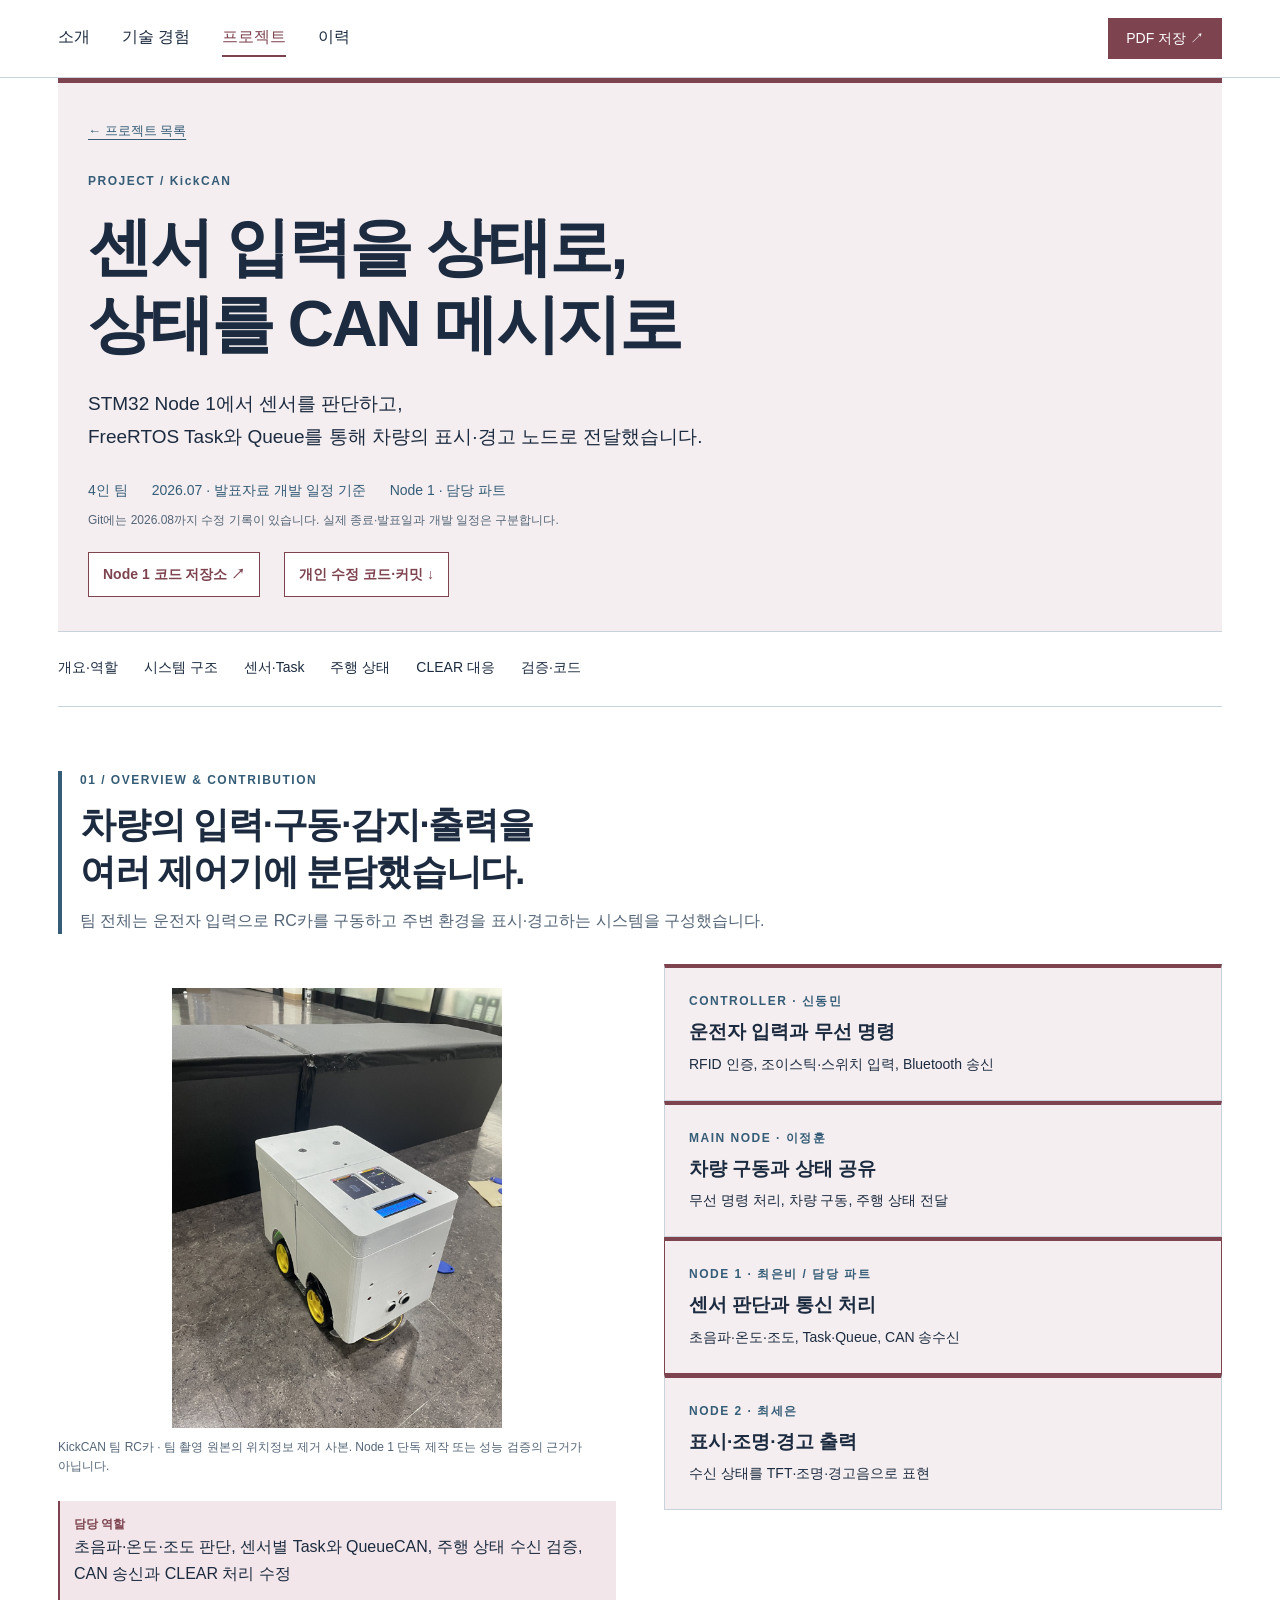
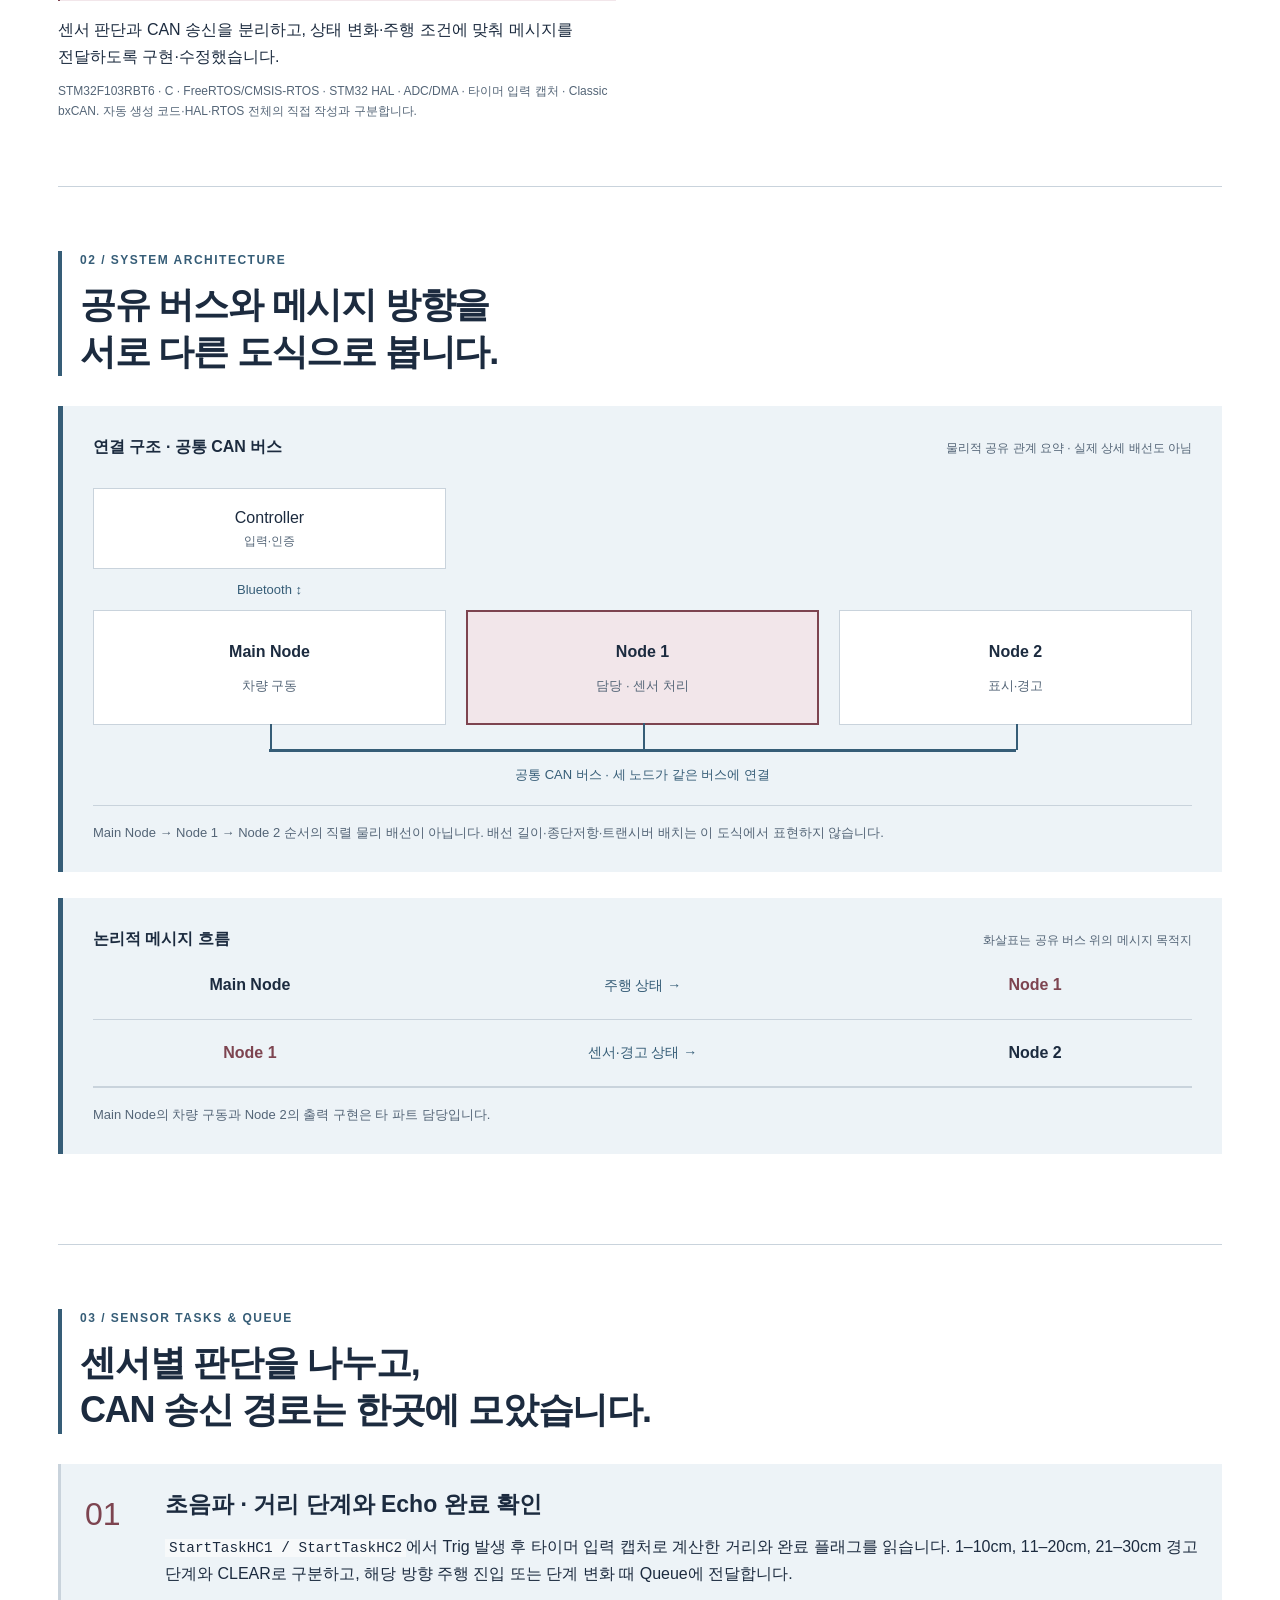
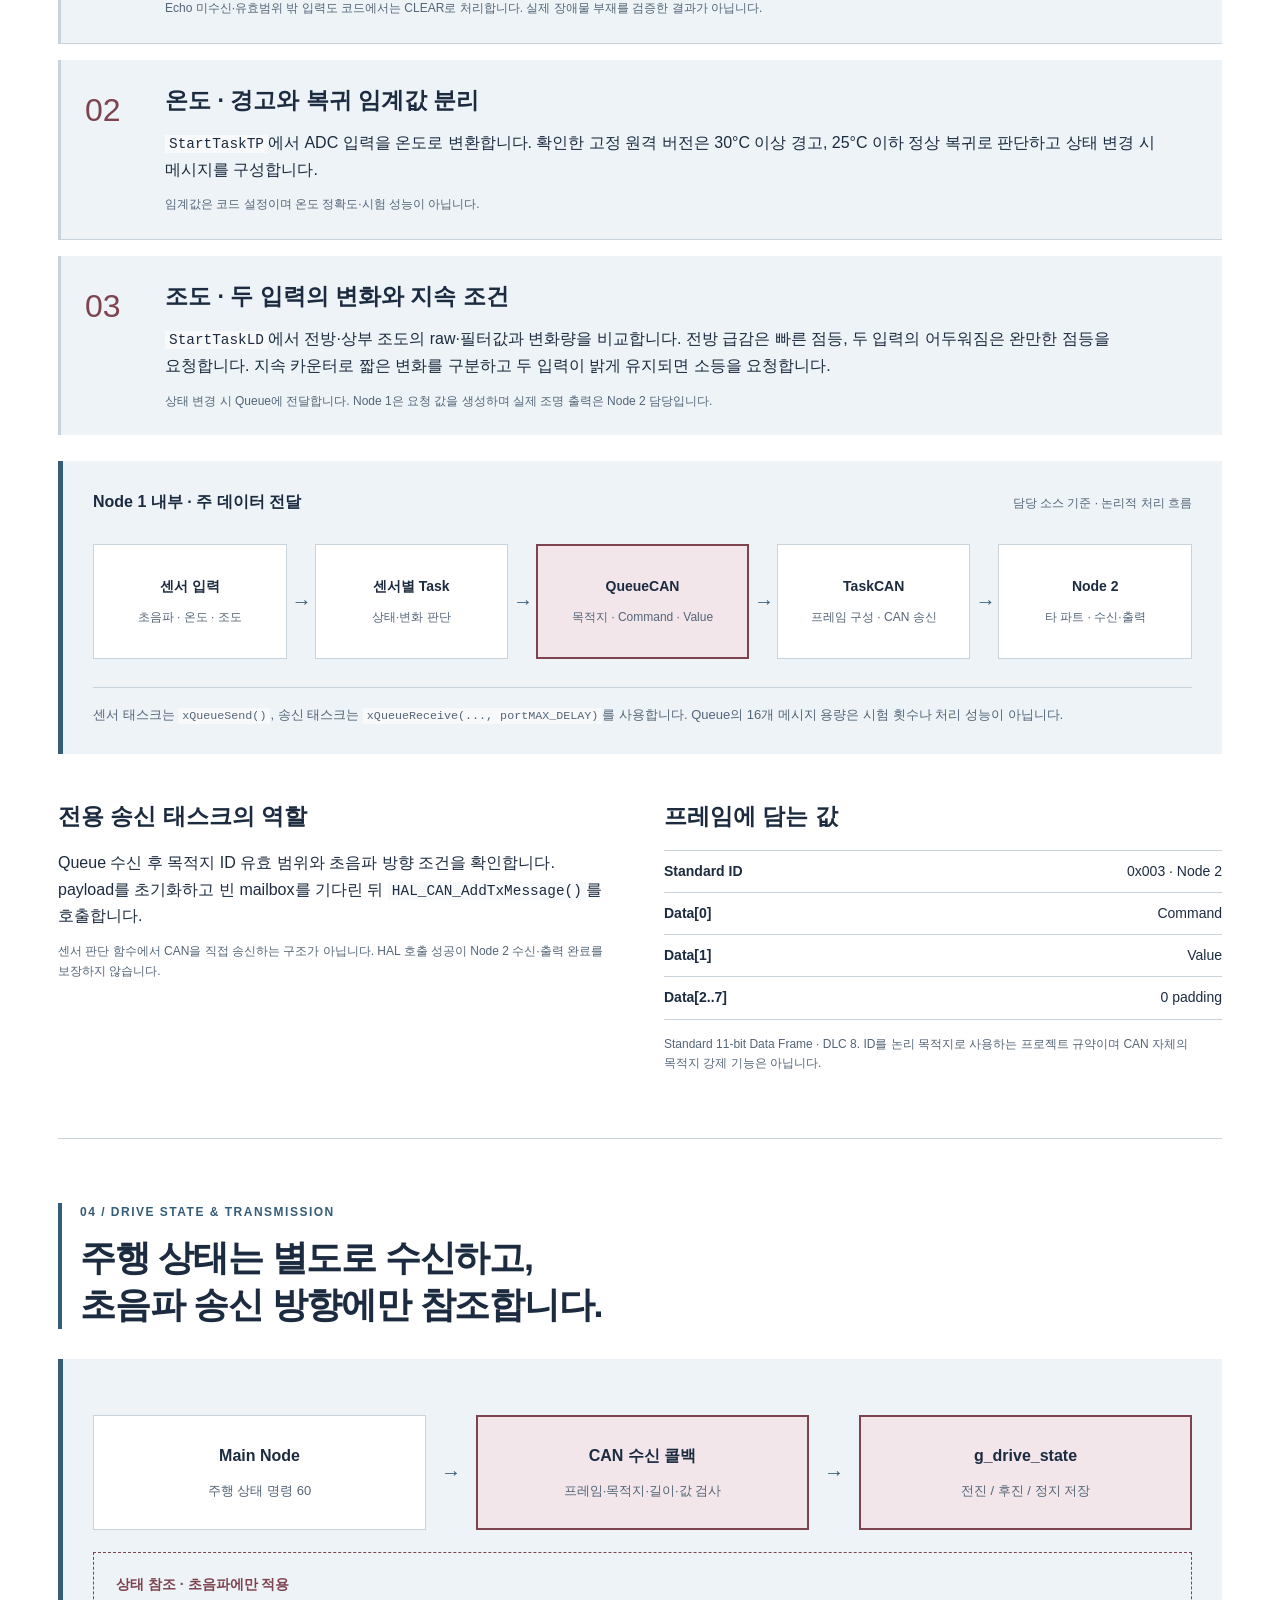
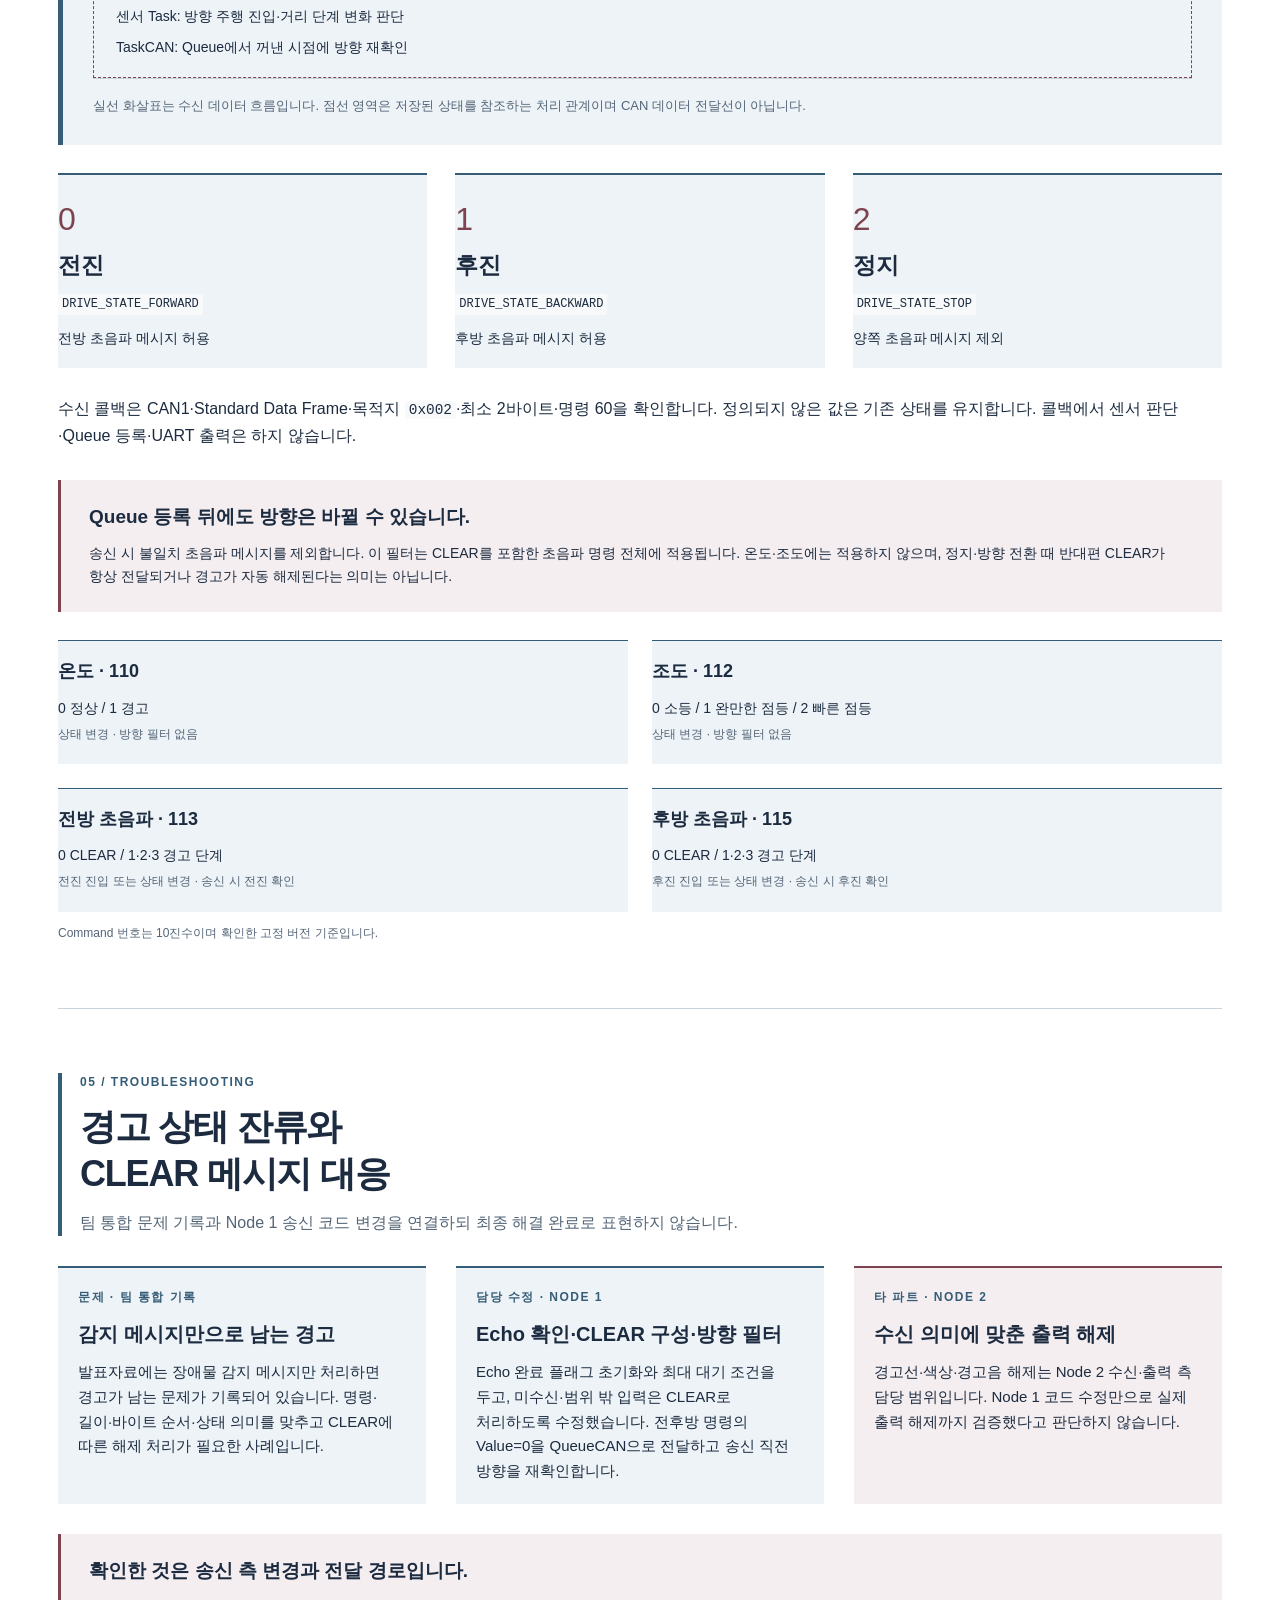
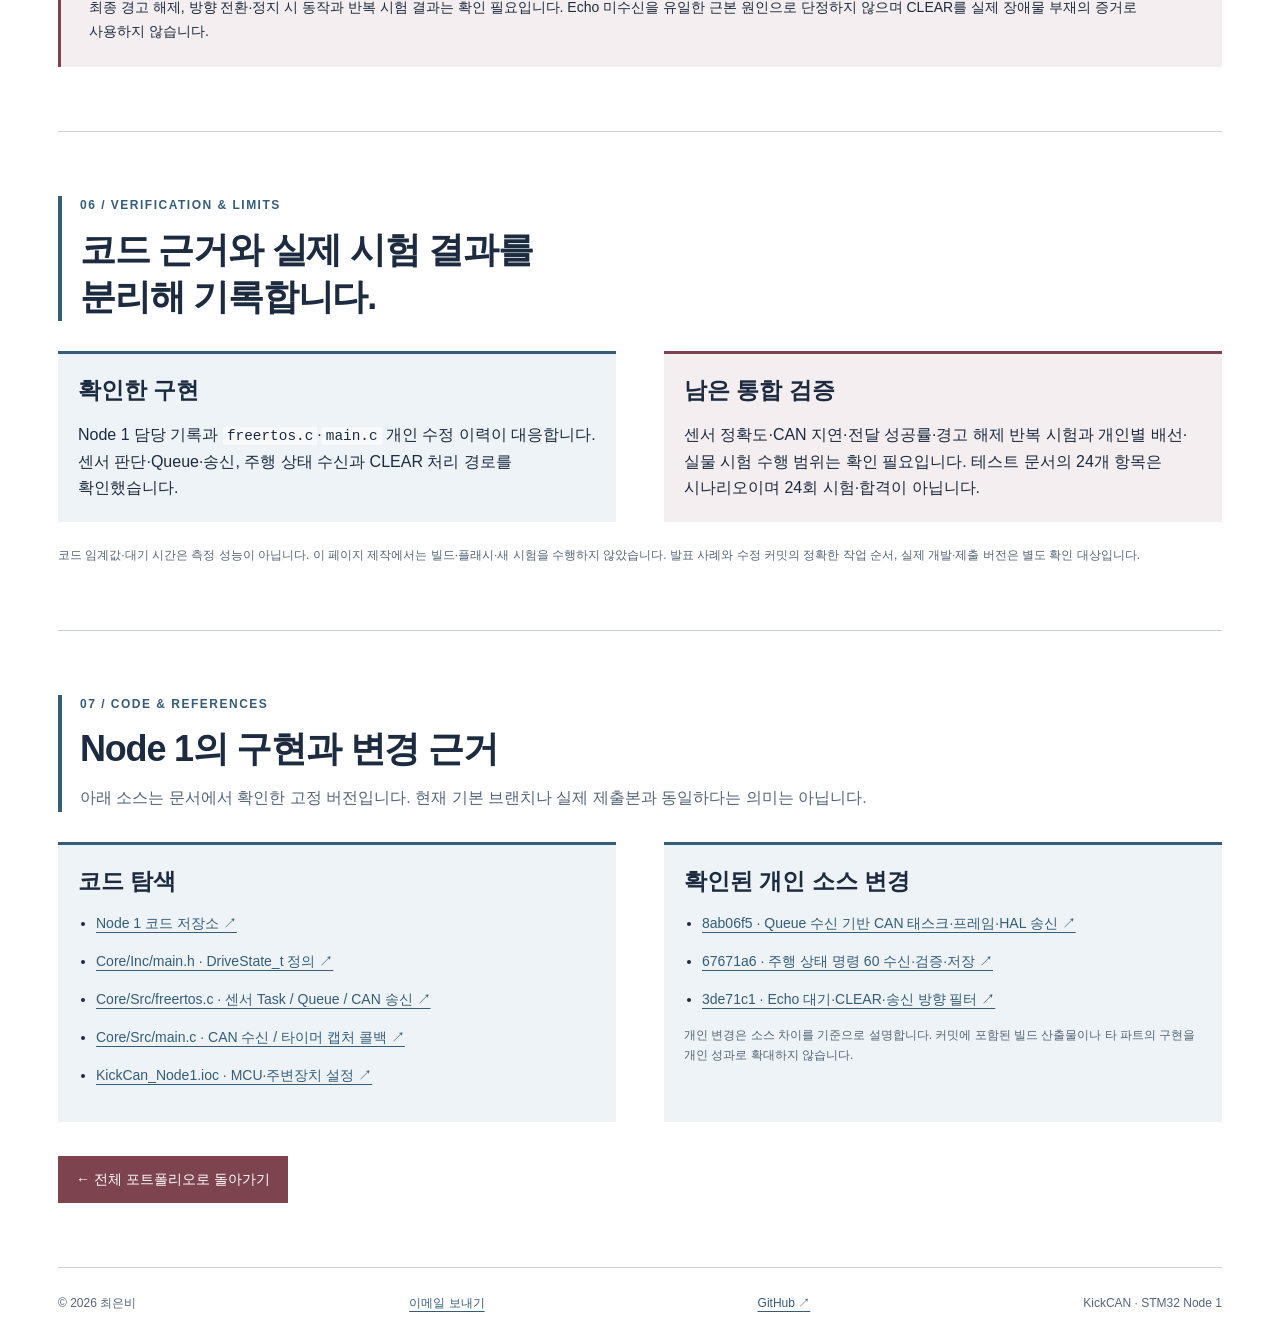
==== kickcan.html @ 951e0ea5 "Publish approved portfolio v9 website" ====
<!doctype html><html lang="ko"><head><meta charset="utf-8"><meta name="viewport" content="width=device-width,initial-scale=1"><meta name="description" content="KickCAN STM32 Node 1 센서 처리와 FreeRTOS Queue·CAN 통신 구현. 담당 코드 변경과 팀 통합 검증 범위를 구분합니다."><title>KickCAN · 최은비 포트폴리오</title><link rel="icon" href="assets/favicon.svg"><link rel="stylesheet" href="style.css"><link rel="stylesheet" href="poco.css"><link rel="stylesheet" href="kickcan.css"><link rel="stylesheet" href="theme-a.css"><script src="tech-badges.js" defer></script></head><body class="detail-page "><a class="skip" href="#main">본문으로 이동</a><header class="site-header"><nav aria-label="주 메뉴"><a href="index.html#about">소개</a><a href="index.html#skills">기술 경험</a><a href="index.html#projects" aria-current="location">프로젝트</a><a href="index.html#history">이력</a></nav><a class="pdf-button" href="print.html" target="_blank" rel="noopener">PDF 저장 ↗</a></header>
<main id="main"><section class="poco-hero"><a class="back-link" href="index.html#kickcan">← 프로젝트 목록</a><span class="eyebrow">PROJECT / KickCAN</span><h1>센서 입력을 상태로,<br>상태를 CAN 메시지로</h1><p class="lead">STM32 Node 1에서 센서를 판단하고,<br>FreeRTOS Task와 Queue를 통해 차량의 표시·경고 노드로 전달했습니다.</p><div class="hero-meta"><span>4인 팀</span><span>2026.07 · 발표자료 개발 일정 기준</span><span>Node 1 · 담당 파트</span></div><p class="small">Git에는 2026.08까지 수정 기록이 있습니다. 실제 종료·발표일과 개발 일정은 구분합니다.</p><div class="repo-links"><a href="https://github.com/kick-can/Node_1" target="_blank" rel="noopener">Node 1 코드 저장소 ↗</a><a href="#references">개인 수정 코드·커밋 ↓</a></div></section>
<nav class="section-nav" aria-label="KickCAN 페이지 목차"><a href="#overview">개요·역할</a><a href="#system">시스템 구조</a><a href="#sensors">센서·Task</a><a href="#drive">주행 상태</a><a href="#clear">CLEAR 대응</a><a href="#verification">검증·코드</a></nav>
<section id="overview"><div class="section-head"><span class="eyebrow">01 / OVERVIEW & CONTRIBUTION</span><h2>차량의 입력·구동·감지·출력을<br>여러 제어기에 분담했습니다.</h2><p>팀 전체는 운전자 입력으로 RC카를 구동하고 주변 환경을 표시·경고하는 시스템을 구성했습니다.</p></div><div class="phase-pair"><div><figure class="project-figure vehicle"><a href="assets/kickcan-vehicle.jpg" target="_blank" rel="noopener"><img src="assets/kickcan-vehicle.jpg" alt="KickCAN 팀 RC카 · 팀 촬영 원본의 위치정보 제거 사본. Node 1 단독 제작 또는 성능 검증의 근거가 아닙니다." loading="lazy"></a><figcaption>KickCAN 팀 RC카 · 팀 촬영 원본의 위치정보 제거 사본. Node 1 단독 제작 또는 성능 검증의 근거가 아닙니다.</figcaption></figure><div class="personal"><b>담당 역할</b>초음파·온도·조도 판단, 센서별 Task와 QueueCAN, 주행 상태 수신 검증, CAN 송신과 CLEAR 처리 수정</div><p>센서 판단과 CAN 송신을 분리하고, 상태 변화·주행 조건에 맞춰 메시지를 전달하도록 구현·수정했습니다.</p><p class="small">STM32F103RBT6 · C · FreeRTOS/CMSIS-RTOS · STM32 HAL · ADC/DMA · 타이머 입력 캡처 · Classic bxCAN. 자동 생성 코드·HAL·RTOS 전체의 직접 작성과 구분합니다.</p></div><div class="team-roles"><article><span class="label">CONTROLLER · 신동민</span><h3>운전자 입력과 무선 명령</h3><p>RFID 인증, 조이스틱·스위치 입력, Bluetooth 송신</p></article><article><span class="label">MAIN NODE · 이정훈</span><h3>차량 구동과 상태 공유</h3><p>무선 명령 처리, 차량 구동, 주행 상태 전달</p></article><article class="own-role"><span class="label">NODE 1 · 최은비 / 담당 파트</span><h3>센서 판단과 통신 처리</h3><p>초음파·온도·조도, Task·Queue, CAN 송수신</p></article><article><span class="label">NODE 2 · 최세은</span><h3>표시·조명·경고 출력</h3><p>수신 상태를 TFT·조명·경고음으로 표현</p></article></div></div></section>
<section id="system"><div class="section-head"><span class="eyebrow">02 / SYSTEM ARCHITECTURE</span><h2>공유 버스와 메시지 방향을<br>서로 다른 도식으로 봅니다.</h2></div><div class="architecture-panel"><div class="diagram-caption"><b>연결 구조 · 공통 CAN 버스</b><span>물리적 공유 관계 요약 · 실제 상세 배선도 아님</span></div><div class="bus-diagram"><div class="controller-node">Controller<small>입력·인증</small></div><div class="bluetooth">Bluetooth ↕</div><div class="bus-nodes"><div class="node">Main Node<small>차량 구동</small></div><div class="node personal-node">Node 1<small>담당 · 센서 처리</small></div><div class="node">Node 2<small>표시·경고</small></div></div><div class="bus-line"></div><p class="bus-label">공통 CAN 버스 · 세 노드가 같은 버스에 연결</p></div><p class="diagram-note">Main Node → Node 1 → Node 2 순서의 직렬 물리 배선이 아닙니다. 배선 길이·종단저항·트랜시버 배치는 이 도식에서 표현하지 않습니다.</p></div><div class="architecture-panel logical"><div class="diagram-caption"><b>논리적 메시지 흐름</b><span>화살표는 공유 버스 위의 메시지 목적지</span></div><div class="message-row"><b>Main Node</b><span>주행 상태 →</span><b class="own-text">Node 1</b></div><div class="message-row"><b class="own-text">Node 1</b><span>센서·경고 상태 →</span><b>Node 2</b></div><p class="diagram-note">Main Node의 차량 구동과 Node 2의 출력 구현은 타 파트 담당입니다.</p></div></section>
<section id="sensors"><div class="section-head"><span class="eyebrow">03 / SENSOR TASKS & QUEUE</span><h2>센서별 판단을 나누고,<br>CAN 송신 경로는 한곳에 모았습니다.</h2></div><div class="implementation-list"><article><span class="number">01</span><div><h3>초음파 · 거리 단계와 Echo 완료 확인</h3><p><code>StartTaskHC1 / StartTaskHC2</code>에서 Trig 발생 후 타이머 입력 캡처로 계산한 거리와 완료 플래그를 읽습니다. 1–10cm, 11–20cm, 21–30cm 경고 단계와 CLEAR로 구분하고, 해당 방향 주행 진입 또는 단계 변화 때 Queue에 전달합니다.</p><p class="small">Echo 미수신·유효범위 밖 입력도 코드에서는 CLEAR로 처리합니다. 실제 장애물 부재를 검증한 결과가 아닙니다.</p></div></article><article><span class="number">02</span><div><h3>온도 · 경고와 복귀 임계값 분리</h3><p><code>StartTaskTP</code>에서 ADC 입력을 온도로 변환합니다. 확인한 고정 원격 버전은 30°C 이상 경고, 25°C 이하 정상 복귀로 판단하고 상태 변경 시 메시지를 구성합니다.</p><p class="small">임계값은 코드 설정이며 온도 정확도·시험 성능이 아닙니다.</p></div></article><article><span class="number">03</span><div><h3>조도 · 두 입력의 변화와 지속 조건</h3><p><code>StartTaskLD</code>에서 전방·상부 조도의 raw·필터값과 변화량을 비교합니다. 전방 급감은 빠른 점등, 두 입력의 어두워짐은 완만한 점등을 요청합니다. 지속 카운터로 짧은 변화를 구분하고 두 입력이 밝게 유지되면 소등을 요청합니다.</p><p class="small">상태 변경 시 Queue에 전달합니다. Node 1은 요청 값을 생성하며 실제 조명 출력은 Node 2 담당입니다.</p></div></article></div>
<div class="architecture-panel"><div class="diagram-caption"><b>Node 1 내부 · 주 데이터 전달</b><span>담당 소스 기준 · 논리적 처리 흐름</span></div><div class="pipeline"><div class="node">센서 입력<small>초음파 · 온도 · 조도</small></div><span class="connector" aria-hidden="true">→</span><div class="node">센서별 Task<small>상태·변화 판단</small></div><span class="connector" aria-hidden="true">→</span><div class="node personal-node">QueueCAN<small>목적지 · Command · Value</small></div><span class="connector" aria-hidden="true">→</span><div class="node">TaskCAN<small>프레임 구성 · CAN 송신</small></div><span class="connector" aria-hidden="true">→</span><div class="node">Node 2<small>타 파트 · 수신·출력</small></div></div><p class="diagram-note">센서 태스크는 <code>xQueueSend()</code>, 송신 태스크는 <code>xQueueReceive(..., portMAX_DELAY)</code>를 사용합니다. Queue의 16개 메시지 용량은 시험 횟수나 처리 성능이 아닙니다.</p></div><div class="feature-split"><article><h3>전용 송신 태스크의 역할</h3><p>Queue 수신 후 목적지 ID 유효 범위와 초음파 방향 조건을 확인합니다. payload를 초기화하고 빈 mailbox를 기다린 뒤 <code>HAL_CAN_AddTxMessage()</code>를 호출합니다.</p><p class="small">센서 판단 함수에서 CAN을 직접 송신하는 구조가 아닙니다. HAL 호출 성공이 Node 2 수신·출력 완료를 보장하지 않습니다.</p></article><article><h3>프레임에 담는 값</h3><div class="frame-fields"><div><b>Standard ID</b><span>0x003 · Node 2</span></div><div><b>Data[0]</b><span>Command</span></div><div><b>Data[1]</b><span>Value</span></div><div><b>Data[2..7]</b><span>0 padding</span></div></div><p class="small">Standard 11-bit Data Frame · DLC 8. ID를 논리 목적지로 사용하는 프로젝트 규약이며 CAN 자체의 목적지 강제 기능은 아닙니다.</p></article></div></section>
<section id="drive"><div class="section-head"><span class="eyebrow">04 / DRIVE STATE & TRANSMISSION</span><h2>주행 상태는 별도로 수신하고,<br>초음파 송신 방향에만 참조합니다.</h2></div><div class="architecture-panel"><div class="chain"><div class="node">Main Node<small>주행 상태 명령 60</small></div><span class="connector" aria-hidden="true">→</span><div class="node personal-node">CAN 수신 콜백<small>프레임·목적지·길이·값 검사</small></div><span class="connector" aria-hidden="true">→</span><div class="node personal-node">g_drive_state<small>전진 / 후진 / 정지 저장</small></div></div><div class="reference-use"><b>상태 참조 · 초음파에만 적용</b><p>센서 Task: 방향 주행 진입·거리 단계 변화 판단</p><p>TaskCAN: Queue에서 꺼낸 시점에 방향 재확인</p></div><p class="diagram-note">실선 화살표는 수신 데이터 흐름입니다. 점선 영역은 저장된 상태를 참조하는 처리 관계이며 CAN 데이터 전달선이 아닙니다.</p></div><div class="state-grid"><article><span class="number">0</span><h3>전진</h3><code>DRIVE_STATE_FORWARD</code><p>전방 초음파 메시지 허용</p></article><article><span class="number">1</span><h3>후진</h3><code>DRIVE_STATE_BACKWARD</code><p>후방 초음파 메시지 허용</p></article><article><span class="number">2</span><h3>정지</h3><code>DRIVE_STATE_STOP</code><p>양쪽 초음파 메시지 제외</p></article></div><p>수신 콜백은 CAN1·Standard Data Frame·목적지 <code>0x002</code>·최소 2바이트·명령 60을 확인합니다. 정의되지 않은 값은 기존 상태를 유지합니다. 콜백에서 센서 판단·Queue 등록·UART 출력은 하지 않습니다.</p><aside class="scope-note"><h3>Queue 등록 뒤에도 방향은 바뀔 수 있습니다.</h3><p>송신 시 불일치 초음파 메시지를 제외합니다. 이 필터는 CLEAR를 포함한 초음파 명령 전체에 적용됩니다. 온도·조도에는 적용하지 않으며, 정지·방향 전환 때 반대편 CLEAR가 항상 전달되거나 경고가 자동 해제된다는 의미는 아닙니다.</p></aside><div class="message-specs"><article><h3>온도 · 110</h3><p>0 정상 / 1 경고</p><small>상태 변경 · 방향 필터 없음</small></article><article><h3>조도 · 112</h3><p>0 소등 / 1 완만한 점등 / 2 빠른 점등</p><small>상태 변경 · 방향 필터 없음</small></article><article><h3>전방 초음파 · 113</h3><p>0 CLEAR / 1·2·3 경고 단계</p><small>전진 진입 또는 상태 변경 · 송신 시 전진 확인</small></article><article><h3>후방 초음파 · 115</h3><p>0 CLEAR / 1·2·3 경고 단계</p><small>후진 진입 또는 상태 변경 · 송신 시 후진 확인</small></article></div><p class="small">Command 번호는 10진수이며 확인한 고정 버전 기준입니다.</p></section>
<section id="clear"><div class="section-head"><span class="eyebrow">05 / TROUBLESHOOTING</span><h2>경고 상태 잔류와<br>CLEAR 메시지 대응</h2><p>팀 통합 문제 기록과 Node 1 송신 코드 변경을 연결하되 최종 해결 완료로 표현하지 않습니다.</p></div><div class="trouble-grid"><article><span class="label">문제 · 팀 통합 기록</span><h3>감지 메시지만으로 남는 경고</h3><p>발표자료에는 장애물 감지 메시지만 처리하면 경고가 남는 문제가 기록되어 있습니다. 명령·길이·바이트 순서·상태 의미를 맞추고 CLEAR에 따른 해제 처리가 필요한 사례입니다.</p></article><article><span class="label">담당 수정 · NODE 1</span><h3>Echo 확인·CLEAR 구성·방향 필터</h3><p>Echo 완료 플래그 초기화와 최대 대기 조건을 두고, 미수신·범위 밖 입력은 CLEAR로 처리하도록 수정했습니다. 전후방 명령의 Value=0을 QueueCAN으로 전달하고 송신 직전 방향을 재확인합니다.</p></article><article class="limited"><span class="label">타 파트 · NODE 2</span><h3>수신 의미에 맞춘 출력 해제</h3><p>경고선·색상·경고음 해제는 Node 2 수신·출력 측 담당 범위입니다. Node 1 코드 수정만으로 실제 출력 해제까지 검증했다고 판단하지 않습니다.</p></article></div><aside class="scope-note"><h3>확인한 것은 송신 측 변경과 전달 경로입니다.</h3><p>최종 경고 해제, 방향 전환·정지 시 동작과 반복 시험 결과는 확인 필요입니다. Echo 미수신을 유일한 근본 원인으로 단정하지 않으며 CLEAR를 실제 장애물 부재의 증거로 사용하지 않습니다.</p></aside></section>
<section id="verification"><div class="section-head"><span class="eyebrow">06 / VERIFICATION & LIMITS</span><h2>코드 근거와 실제 시험 결과를<br>분리해 기록합니다.</h2></div><div class="verification-intro"><div><h3>확인한 구현</h3><p>Node 1 담당 기록과 <code>freertos.c</code>·<code>main.c</code> 개인 수정 이력이 대응합니다. 센서 판단·Queue·송신, 주행 상태 수신과 CLEAR 처리 경로를 확인했습니다.</p></div><div><h3>남은 통합 검증</h3><p>센서 정확도·CAN 지연·전달 성공률·경고 해제 반복 시험과 개인별 배선·실물 시험 수행 범위는 확인 필요입니다. 테스트 문서의 24개 항목은 시나리오이며 24회 시험·합격이 아닙니다.</p></div></div><p class="small">코드 임계값·대기 시간은 측정 성능이 아닙니다. 이 페이지 제작에서는 빌드·플래시·새 시험을 수행하지 않았습니다. 발표 사례와 수정 커밋의 정확한 작업 순서, 실제 개발·제출 버전은 별도 확인 대상입니다.</p></section>
<section id="references"><div class="section-head"><span class="eyebrow">07 / CODE & REFERENCES</span><h2>Node 1의 구현과 변경 근거</h2><p>아래 소스는 문서에서 확인한 고정 버전입니다. 현재 기본 브랜치나 실제 제출본과 동일하다는 의미는 아닙니다.</p></div><div class="reference-grid"><article><h3>코드 탐색</h3><ul><li><a href="https://github.com/kick-can/Node_1" target="_blank" rel="noopener">Node 1 코드 저장소 ↗</a></li><li><a href="https://github.com/kick-can/Node_1/blob/5ee8840ffca9cf4fd525881378dd5debe1f4fd71/Core/Inc/main.h#L50-L76" target="_blank" rel="noopener">Core/Inc/main.h · DriveState_t 정의 ↗</a></li><li><a href="https://github.com/kick-can/Node_1/blob/5ee8840ffca9cf4fd525881378dd5debe1f4fd71/Core/Src/freertos.c" target="_blank" rel="noopener">Core/Src/freertos.c · 센서 Task / Queue / CAN 송신 ↗</a></li><li><a href="https://github.com/kick-can/Node_1/blob/5ee8840ffca9cf4fd525881378dd5debe1f4fd71/Core/Src/main.c" target="_blank" rel="noopener">Core/Src/main.c · CAN 수신 / 타이머 캡처 콜백 ↗</a></li><li><a href="https://github.com/kick-can/Node_1/blob/5ee8840ffca9cf4fd525881378dd5debe1f4fd71/KickCan_Node1.ioc" target="_blank" rel="noopener">KickCan_Node1.ioc · MCU·주변장치 설정 ↗</a></li></ul></article><article><h3>확인된 개인 소스 변경</h3><ul><li><a href="https://github.com/kick-can/Node_1/commit/8ab06f53e81897f6ec9fa8b596ff9c63014878d0" target="_blank" rel="noopener">8ab06f5 · Queue 수신 기반 CAN 태스크·프레임·HAL 송신 ↗</a></li><li><a href="https://github.com/kick-can/Node_1/commit/67671a6bf2b76707a059aea96b110f9ecb49862f" target="_blank" rel="noopener">67671a6 · 주행 상태 명령 60 수신·검증·저장 ↗</a></li><li><a href="https://github.com/kick-can/Node_1/commit/3de71c1c165f06a80168c9df3ff572a4e397c643" target="_blank" rel="noopener">3de71c1 · Echo 대기·CLEAR·송신 방향 필터 ↗</a></li></ul><p class="small">개인 변경은 소스 차이를 기준으로 설명합니다. 커밋에 포함된 빌드 산출물이나 타 파트의 구현을 개인 성과로 확대하지 않습니다.</p></article></div><a class="detail-link" href="index.html#kickcan">← 전체 포트폴리오로 돌아가기</a></section>
</main><footer><span>© 2026 최은비</span><a href="mailto:eunbi52robot@gmail.com">이메일 보내기</a><a href="https://github.com/Hyaline-52" target="_blank" rel="noopener">GitHub ↗</a><span>KickCAN · STM32 Node 1</span></footer></body></html>
---- style.css ----
:root{--paper:#ffffff;--ink:#1c2b3f;--muted:#546577;--blue:#365d77;--accent:#7d4450;--line:#c9d3dc;--panel:#f7f9fa;--diagram:#eaf0f3}*{box-sizing:border-box}html{scroll-behavior:smooth;scroll-padding-top:92px}body{margin:0;background:var(--paper);color:var(--ink);font:16px/1.65 'Malgun Gothic','Apple SD Gothic Neo',sans-serif;word-break:keep-all;overflow-wrap:break-word}a{color:var(--blue);text-underline-offset:4px}button{font:inherit}a,button,summary{touch-action:manipulation}a:focus-visible,button:focus-visible,summary:focus-visible{outline:3px solid var(--accent);outline-offset:4px}.skip{position:fixed;top:-80px;left:20px;z-index:20;background:white;padding:10px}.skip:focus{top:10px}.site-header{position:sticky;top:0;z-index:10;max-width:1320px;margin:auto;padding:18px 58px;background:#fff;border-bottom:1px solid var(--line);display:flex;align-items:center;gap:24px;justify-content:space-between}nav{display:flex;gap:32px;white-space:nowrap;min-width:0;overflow:auto}nav a{text-decoration:none;color:var(--ink);padding:4px 0;border-bottom:2px solid transparent}nav a[aria-current]{color:var(--accent);border-color:var(--accent)}.pdf-button,button#print-button{background:var(--accent);color:white;text-decoration:none;padding:9px 18px;white-space:nowrap;border:0;font-size:14px}main,body>footer{max-width:1320px;margin:auto;padding:0 58px}section{padding:64px 0;border-bottom:1px solid var(--line)}h1,h2,h3,h4,p{margin:0}p+p{margin-top:12px}h1{font-size:88px;line-height:1.2;letter-spacing:-5px;font-weight:800;margin:8px 0 14px}h2{font-size:36px;line-height:1.3;letter-spacing:-1.2px}h3{font-size:23px;line-height:1.4}h4{font-size:18px;line-height:1.5}.eyebrow,.label{font-size:12px;letter-spacing:1.5px;font-weight:bold;color:var(--blue);display:block}.section-head{margin-bottom:30px}.section-head .eyebrow{margin-bottom:12px}.section-head p{color:var(--muted);margin-top:12px}.hero{padding:48px 0 52px;display:grid;grid-template-columns:264px 1fr;column-gap:52px;row-gap:24px}.portrait{grid-column:1;grid-row:1/3}.placeholder{min-height:148px;border:1px solid var(--line);background:var(--panel);display:flex;align-items:center;justify-content:center;flex-direction:column;gap:8px;color:var(--muted);text-align:center;padding:20px;font-size:15px}.placeholder small{font-size:11px}.profile-photo{height:330px;border-radius:8px;background:var(--diagram)}.role{font-size:22px;margin-top:8px}.fields{color:var(--blue);font-size:15px}.intro{grid-column:2}.lead{font-size:19px;line-height:1.75;max-width:740px}.brief{display:grid;grid-template-columns:1fr 1fr;gap:24px;margin-top:24px}.brief strong{font-size:15px;display:block;margin:6px 0}.brief p{font-size:13px;color:var(--muted)}.contacts{display:flex;gap:10px;grid-column:1}.contacts a,.contacts button,.project-button{border:1px solid var(--line);height:44px;display:flex;align-items:center;justify-content:center;font-size:14px;text-decoration:none;background:white;padding:0 14px;flex:1}.contacts button:disabled{color:var(--muted)}.project-button{grid-column:2;width:170px;border-color:var(--accent);color:var(--accent)}.skills-grid{display:grid;grid-template-columns:repeat(3,1fr);gap:32px}.skills-grid article{border-top:2px solid var(--blue);padding-top:18px}.number{font-size:32px;color:var(--accent);display:block;margin-bottom:12px}.skills-grid h3{font-size:20px}.tech{font-size:13px;color:var(--blue);margin:10px 0 14px}.skills-grid p:last-child{font-size:15px}.collaboration{font-size:13px;color:var(--muted);border-top:1px solid var(--line);margin-top:28px;padding-top:16px}.featured{border:1px solid var(--line)}.featured>header{background:var(--ink);color:white;padding:28px 32px;display:flex;justify-content:space-between;align-items:center}.featured header .eyebrow{color:#b8cbd8}.featured header h3{font-size:38px;margin:4px 0}.featured header p{font-size:16px}.status{font-size:13px;border:1px solid #b9c4d0;padding:5px 12px}.featured-body{padding:28px 32px}.metadata{font-size:12px;color:var(--muted);margin-bottom:20px}.featured-grid{display:grid;grid-template-columns:1fr 1.12fr;gap:34px}.featured-grid h4{margin-bottom:12px}.featured-grid .placeholder{margin-top:20px}.architecture{background:var(--diagram);padding:22px 18px}.flow{display:grid;grid-template-columns:1fr 20px 1.25fr 20px 1fr;align-items:center;margin:22px 0 18px;gap:5px}.flow>div{background:white;border:1px solid var(--line);padding:14px 5px;text-align:center;font-weight:bold;font-size:14px;position:relative}.flow small{display:block;color:var(--muted);font-size:11px;font-weight:normal;margin-top:8px}.flow>span{text-align:center}.flow .owned{border:2px solid var(--accent)}.badge{position:absolute;top:-14px;left:50%;transform:translateX(-50%);color:white;background:var(--accent);font-size:10px;padding:0 8px}.flow-note{border-top:1px solid var(--line);padding-top:14px;font-size:13px}.architecture>small{font-size:11px;display:block;margin-top:10px;color:var(--muted)}.scope{margin-top:18px;font-size:14px;color:var(--muted)}.verification{display:grid;grid-template-columns:1fr 1fr;gap:20px;margin-top:28px}.verification>div{padding:22px}.confirmed{background:#f1f6f9}.pending{background:#faf3f5}.verification h4{font-size:16px}.verification ol{padding-left:24px;margin:16px 0 0}.verification li{padding-left:4px;font-size:14px;margin:10px 0}.small{font-size:12px;color:var(--muted)}.projects-grid{display:grid;grid-template-columns:repeat(3,1fr);gap:26px;margin-top:36px}.project{border-top:2px solid var(--ink);padding-top:16px;min-width:0}.project-content{padding:18px 0}.project h3{font-size:30px;margin:8px 0}.project h4{font-size:16px;margin-bottom:14px}.project p{font-size:14px}.project .label{font-size:11px;letter-spacing:.4px}.personal{margin:16px 0;border-left:2px solid var(--accent);padding-left:12px}.personal b{display:block;color:var(--accent);font-size:12px}.project .metadata{font-size:11px}.project-links{display:flex;flex-wrap:wrap;gap:8px 16px;font-size:12px;margin:14px 0}details{border-top:1px solid var(--line);margin-top:20px}summary{cursor:pointer;padding:12px 0;color:var(--blue);font-size:14px}.detail-body{padding:8px 0}.detail-body p{font-size:13px}.result{background:var(--panel);padding:14px}.cases article{display:grid;grid-template-columns:270px 1fr;gap:48px;padding:28px 0;border-top:1px solid var(--line)}.cases h3{font-size:22px;margin:8px 0 12px}.cases a{font-size:12px}.cases dl{margin:0;display:grid;grid-template-columns:42px 1fr;gap:14px 20px}.cases dt{font-size:12px;color:var(--accent);font-weight:bold}.cases dd{margin:0;font-size:15px}.history-grid{display:grid;grid-template-columns:1.15fr 1fr;gap:64px}.timeline>div{display:grid;grid-template-columns:145px 1fr;gap:20px;padding:20px 0;border-bottom:1px solid var(--line)}.timeline time{font-size:12px;color:var(--blue)}.timeline h4{font-size:16px}.timeline p{font-size:13px;color:var(--muted);margin-top:5px}.spaced{margin-top:32px}.honors{padding-left:18px;font-size:14px}.honors li{margin:10px 0}.closing{margin-top:48px;padding-top:30px;border-top:1px solid var(--line);max-width:800px}.closing h3{font-size:28px;margin:12px 0}.closing p{color:var(--muted);margin-bottom:18px}body>footer{display:flex;justify-content:space-between;gap:20px;padding-top:26px;padding-bottom:32px;font-size:12px;color:var(--muted)}
@media(max-width:1000px){.site-header{padding:16px 30px}main,body>footer{padding-left:30px;padding-right:30px}.hero{grid-template-columns:210px 1fr;gap:26px}.profile-photo{height:290px}h1{font-size:72px}.lead{font-size:17px}.brief{gap:16px}.skills-grid{gap:20px}.featured-grid{grid-template-columns:1fr}.projects-grid{gap:20px}.history-grid{gap:30px}.timeline>div{grid-template-columns:1fr;gap:6px}.cases article{grid-template-columns:220px 1fr;gap:24px}}
@media(max-width:600px){body{font-size:14px;line-height:1.65}.site-header{padding:12px 20px;gap:12px}nav{gap:17px}nav a{font-size:12px}.pdf-button{font-size:11px;padding:8px 9px}main,body>footer{padding-left:21px;padding-right:21px}section{padding:42px 0}.hero{padding:36px 0 44px;grid-template-columns:96px 1fr;column-gap:18px;row-gap:22px}.portrait{grid-row:1;grid-column:1}.profile-photo{height:124px;min-height:124px;padding:8px;font-size:12px}.profile-photo small{font-size:9px}.identity{grid-column:2}.identity .eyebrow{font-size:10px}.role{font-size:13px;margin-top:5px}h1{font-size:44px;letter-spacing:-2px;margin:6px 0}.fields{font-size:12px}.intro{grid-column:1/-1}.lead{font-size:16px}.brief{grid-template-columns:1fr;gap:18px;margin-top:22px}.contacts{grid-column:1/-1}.project-button{grid-column:1/-1;width:calc((100% - 10px)/2)}h2{font-size:28px}.section-head{margin-bottom:25px}.skills-grid{grid-template-columns:1fr;gap:24px}.skills-grid article{display:grid;grid-template-columns:42px 1fr;gap:12px}.number{font-size:25px}.skills-grid h3{font-size:18px}.skills-grid p:last-child{font-size:14px}.featured>header{padding:20px}.featured header h3{font-size:30px}.featured header p{font-size:13px}.status{padding:3px 6px;font-size:11px}.featured-body{padding:20px 14px}.featured-grid{gap:22px}.architecture{padding:18px 10px}.flow{grid-template-columns:1fr 13px 1.18fr 13px 1fr;gap:2px}.flow>div{font-size:12px;padding:13px 3px}.flow small{font-size:10px}.flow-note{font-size:12px}.verification{grid-template-columns:1fr;gap:14px}.verification>div{padding:18px}.projects-grid{grid-template-columns:1fr;gap:32px}.project .placeholder{min-height:168px}.cases article{grid-template-columns:1fr;gap:18px}.cases dl{grid-template-columns:30px 1fr;gap:12px}.cases dd{font-size:14px}.history-grid{grid-template-columns:1fr;gap:30px}.timeline>div{grid-template-columns:100px 1fr;gap:12px}.closing h3{font-size:23px}body>footer{flex-wrap:wrap}.section-head p{font-size:13px}}
@media(prefers-reduced-motion:reduce){html{scroll-behavior:auto}}

.contacts a,.project-button{white-space:nowrap;padding-left:8px;padding-right:8px}@media(min-width:601px) and (max-width:1000px){.contacts a{font-size:12px}}@media(max-width:360px){nav{gap:12px}.site-header{gap:8px}}

.detail-link{display:inline-block;margin:6px 0 0;border-bottom:1px solid var(--accent);text-decoration:none;color:var(--accent);font-size:14px;padding:8px 0}

.featured-actions{display:flex;align-items:flex-end;flex-direction:column;gap:14px}.featured-detail-link{color:white;font-size:13px;text-underline-offset:5px}@media(max-width:600px){.featured-detail-link{font-size:11px;max-width:100px;text-align:right}}

/* Approved project media: preserve image geometry and existing page layout. */
.project-figure{margin:24px 0;min-width:0}.project-figure img{display:block;width:100%;height:auto;object-fit:contain;max-height:560px}.project-figure figcaption{font-size:12px;line-height:1.6;color:var(--muted);margin-top:10px}.project-figure.compact img{max-width:345px;margin:auto}.project-figure.vehicle img{max-height:440px}.project-figure.hmi img{max-width:738px;margin:auto}.project-figure a{display:block}.media-profile{padding:0;overflow:hidden;background:white}.media-profile img{display:block;width:100%;height:100%;object-fit:contain}.card-media{margin:0}.card-media img{height:205px}.card-media figcaption{font-size:11px}.plc-summary-flow{display:flex;gap:12px;flex-wrap:wrap;align-items:center;margin:16px 0;color:var(--blue);font-size:14px}.plc-summary-flow b{padding:10px;border:1px solid var(--line)}@media(max-width:600px){.project-figure{margin:20px 0}.card-media{margin:0}.project-figure figcaption{font-size:12px}.plc-summary-flow{flex-direction:column;align-items:stretch}.plc-summary-flow span{text-align:center}.card-media img{height:220px}}
---- poco.css ----
.poco-hero{padding:42px 0 48px}.back-link{display:inline-block;font-size:13px;margin-bottom:30px}.poco-hero h1{font-size:64px;line-height:1.2;letter-spacing:-2.5px;margin:18px 0 24px}.poco-hero .lead{max-width:900px}.hero-meta{display:flex;gap:12px 24px;flex-wrap:wrap;margin:26px 0 8px;font-size:14px;color:var(--blue)}.repo-links{display:flex;gap:24px;flex-wrap:wrap;margin-top:22px;font-size:14px}.section-nav{padding:20px 0;border-bottom:1px solid var(--line);gap:26px}.section-nav a{font-size:14px;white-space:nowrap}.phase-pair,.feature-split,.reference-grid,.verification-intro{display:grid;grid-template-columns:1fr 1fr;gap:48px}.phase-label{font-size:12px;color:var(--accent);font-weight:bold;letter-spacing:1px;display:block;margin-bottom:14px}.phase-pair h3{margin-bottom:16px}.phase-pair .placeholder{margin:24px 0;min-height:205px}.phase-pair article{border-top:2px solid var(--ink);padding-top:20px}.architecture-panel{background:var(--diagram);padding:28px 30px;margin:26px 0}.diagram-caption{display:flex;justify-content:space-between;gap:20px;align-items:baseline}.diagram-caption span{font-size:12px;color:var(--muted)}.chain{display:grid;grid-template-columns:1fr 30px 1fr 30px 1fr;align-items:center;gap:10px;margin:28px 0 20px}.node{border:1px solid var(--line);background:white;padding:24px 12px;text-align:center;font-weight:bold;min-height:115px;display:flex;flex-direction:column;justify-content:center}.node small{display:block;font-size:13px;font-weight:normal;margin-top:10px;color:var(--muted)}.personal-node{border:2px solid var(--accent)!important}.connector{text-align:center;color:var(--blue);font-size:20px}.diagram-note{font-size:13px;color:var(--muted);border-top:1px solid var(--line);padding-top:16px}.implementation-list article{display:grid;grid-template-columns:60px 1fr;gap:20px;padding:28px 0;border-bottom:1px solid var(--line)}.implementation-list article:last-child{border:0}.implementation-list h3{margin-bottom:14px}.implementation-list .number{margin:0}code{font-family:Consolas,monospace;font-size:.9em;background:var(--panel);padding:1px 4px;overflow-wrap:anywhere}.mini-flow{display:flex;gap:12px;flex-wrap:wrap;margin-top:16px;color:var(--blue);font-size:14px}.output-branches{border-top:1px solid var(--line);padding-top:18px;font-size:14px}.feature-split{margin-top:36px}.feature-split h3{margin:10px 0 18px}.steps{list-style:none;counter-reset:step;padding:0}.steps li{counter-increment:step;display:grid;grid-template-columns:32px 1fr;gap:5px 12px;border-top:1px solid var(--line);padding:16px 0}.steps li:before{content:counter(step,decimal-leading-zero);grid-row:span 2;color:var(--accent);font-size:13px}.steps li span{grid-column:2;font-size:14px;color:var(--muted)}.vertical-flow{display:flex;flex-direction:column;align-items:center;margin-bottom:20px}.vertical-flow>div{border:1px solid var(--line);padding:14px 20px;width:100%;text-align:center;background:var(--panel)}.vertical-flow small{display:block;font-size:12px;color:var(--muted);margin-top:5px}.vertical-flow>span{font-size:12px;color:var(--blue);padding:7px 0}.scope-note{border-left:3px solid var(--accent);background:#faf3f5;padding:24px 28px;margin-top:30px}.scope-note h3{font-size:19px;margin-bottom:12px}.scope-note p{font-size:14px}.trouble-grid{display:grid;grid-template-columns:repeat(3,1fr);gap:30px}.trouble-grid article{border-top:2px solid var(--line);padding:20px 0}.trouble-grid h3{font-size:20px;margin:12px 0}.trouble-grid p{font-size:15px}.trouble-grid .limited{border-color:var(--accent)}.verification-intro h3{margin-bottom:16px}.metrics{display:grid;grid-template-columns:repeat(4,1fr);gap:24px;margin:30px 0 18px;border-top:1px solid var(--line);border-bottom:1px solid var(--line);padding:28px 0}.metrics strong{font-size:35px;line-height:1.2}.metrics strong span{font-size:14px;margin-left:6px;color:var(--muted);font-weight:normal}.metrics p{font-size:13px;color:var(--blue);margin-top:12px}.limits{margin-top:26px}.limits ul{padding-left:20px;font-size:14px}.limits li{margin:12px 0}.reference-grid{margin-bottom:28px}.reference-grid ul{padding-left:18px;font-size:14px}.reference-grid li{margin:15px 0}.reference-grid a{overflow-wrap:anywhere}
@media(max-width:1000px){.poco-hero h1{font-size:52px}.phase-pair,.feature-split,.reference-grid,.verification-intro{gap:28px}.architecture-panel{padding:24px 18px}.chain{gap:5px;grid-template-columns:1fr 20px 1fr 20px 1fr}.node{font-size:14px}.node small{font-size:12px}.diagram-caption{align-items:start;flex-direction:column;gap:8px}.trouble-grid{gap:20px}.metrics strong{font-size:29px}}
@media(max-width:600px){.poco-hero{padding:28px 0 36px}.poco-hero h1{font-size:36px;letter-spacing:-1.5px;margin:16px 0 22px}.poco-hero .lead{font-size:16px}.back-link{margin-bottom:24px}.hero-meta{font-size:12px;gap:8px 16px}.repo-links{gap:14px;font-size:13px}.section-nav{gap:24px;padding:16px 0}.phase-pair,.feature-split,.reference-grid,.verification-intro{grid-template-columns:1fr;gap:32px}.phase-pair .placeholder{min-height:170px}.architecture-panel{padding:20px 16px}.chain{display:flex;flex-direction:column;gap:8px;margin:22px 0}.node{width:100%;min-height:95px;font-size:15px}.connector{transform:rotate(90deg);line-height:1.2}.diagram-note{font-size:12px}.implementation-list article{grid-template-columns:32px 1fr;gap:12px;padding:24px 0}.implementation-list h3{font-size:19px}.implementation-list .number{font-size:23px}.mini-flow{font-size:12px}.output-branches{font-size:13px}.scope-note{padding:20px 18px}.trouble-grid{grid-template-columns:1fr;gap:8px}.metrics{grid-template-columns:1fr 1fr;gap:24px 16px}.metrics strong{font-size:31px}.metrics p{font-size:12px}.reference-grid li{font-size:13px}}
---- kickcan.css ----
.team-roles article{border-top:1px solid var(--line);padding:15px 0}.team-roles h3{font-size:19px;margin:7px 0}.team-roles p{font-size:14px}.team-roles .own-role{border-left:3px solid var(--accent);padding-left:16px;background:#faf3f5}.bus-diagram{margin:28px 0 20px}.controller-node{width:calc((100% - 40px)/3);border:1px solid var(--line);background:white;text-align:center;padding:16px}.controller-node small{display:block;color:var(--muted);font-size:12px}.bluetooth{width:calc((100% - 40px)/3);text-align:center;padding:10px 0;color:var(--blue);font-size:13px}.bus-nodes{display:grid;grid-template-columns:repeat(3,1fr);gap:20px}.bus-nodes .node{position:relative}.bus-nodes .node:after{content:'';position:absolute;width:2px;height:26px;background:var(--blue);top:100%;left:50%}.bus-line{height:3px;background:var(--blue);margin:24px calc((100% - 40px)/6) 0}.bus-label{text-align:center;color:var(--blue);font-size:13px;padding-top:12px}.message-row{display:grid;grid-template-columns:1fr 1.4fr 1fr;align-items:center;gap:16px;padding:20px 0;border-bottom:1px solid var(--line);text-align:center}.message-row span{font-size:14px;color:var(--blue)}.own-text{color:var(--accent)}.pipeline{display:grid;grid-template-columns:1fr 18px 1fr 18px 1.1fr 18px 1fr 18px 1fr;gap:5px;align-items:center;margin:28px 0}.pipeline .node{font-size:14px;padding:18px 8px}.pipeline .node small{font-size:12px}.frame-fields{border-top:1px solid var(--line);margin:15px 0}.frame-fields>div{display:flex;justify-content:space-between;gap:18px;padding:9px 0;border-bottom:1px solid var(--line);font-size:14px}.reference-use{border:1px dashed var(--accent);padding:18px 22px;margin-top:22px}.reference-use b{color:var(--accent);font-size:14px}.reference-use p{font-size:14px;margin-top:8px}.state-grid{display:grid;grid-template-columns:repeat(3,1fr);gap:28px;margin:28px 0}.state-grid article{border-top:2px solid var(--blue);padding:18px 0}.state-grid .number{margin-bottom:4px}.state-grid code{font-size:12px;display:inline-block;margin:12px 0}.state-grid p{font-size:14px}.message-specs{display:grid;grid-template-columns:1fr 1fr;gap:24px;margin:28px 0 12px}.message-specs article{padding:18px 0;border-top:1px solid var(--line)}.message-specs h3{font-size:18px;margin-bottom:12px}.message-specs p{font-size:14px}.message-specs small{font-size:12px;color:var(--muted)}#verification .small{margin-top:24px}
@media(max-width:900px){.pipeline{display:flex;flex-direction:column}.pipeline .node{width:100%;min-height:85px}.pipeline .connector{transform:rotate(90deg);line-height:1.2}.state-grid{gap:16px}.state-grid code{font-size:10px}}
@media(max-width:600px){.bus-nodes{gap:8px}.bus-nodes .node{font-size:12px;min-height:90px;padding:14px 4px}.bus-nodes .node small{font-size:10px}.controller-node,.bluetooth{width:calc((100% - 16px)/3);font-size:11px}.controller-node{padding:12px 4px}.controller-node small{font-size:10px}.bluetooth{font-size:10px;padding:12px 0}.bus-line{margin-left:calc((100% - 16px)/6);margin-right:calc((100% - 16px)/6)}.bus-label{font-size:11px}.message-row{grid-template-columns:1fr 1.3fr 1fr;gap:8px;font-size:12px}.message-row span{font-size:12px}.state-grid{grid-template-columns:1fr;gap:6px}.state-grid article{display:grid;grid-template-columns:38px 1fr;gap:5px 12px}.state-grid .number{grid-row:span 3}.state-grid code,.state-grid p{grid-column:2;margin:0}.state-grid code{font-size:11px}.state-grid h3{font-size:19px}.message-specs{grid-template-columns:1fr;gap:0}.reference-use{padding:16px}.reference-use p{font-size:13px}.frame-fields>div{font-size:13px}.poco-hero h1{font-size:35px}}
---- theme-a.css ----
body{--concept-ink:#1C2B3F;--concept-accent:#7D4450;--concept-soft:#F4EEF0;--concept-line:#C9D3DC;--owned-bg:#F2E6EA;--owned-ink:#7D4450;--confirmed-bg:#E9F0F6;--confirmed-ink:#365D77;--pending-bg:#F3E9EC;--pending-ink:#7D4450}#skills .skills-grid article{--group-color:#365D77;--group-bg:#EDF3F7}#skills .skills-grid article:nth-child(2){--group-color:#7D4450;--group-bg:#F4EEF0}#skills .skills-grid article:nth-child(3){--group-color:#1C2B3F;--group-bg:#ECF0F5}#projects #poco{--project-accent:#365D77;--project-bg:#EDF3F7}#projects #kickcan{--project-accent:#7D4450;--project-bg:#F4EEF0}#projects #plc{--project-accent:#1C2B3F;--project-bg:#ECF0F5}

/* Scoped concept styles: index preview sections and POCO upper implementation only. */
#about{border-top:5px solid var(--concept-accent);padding-top:38px}.hero .identity h1{color:var(--concept-ink)}#about .brief{padding:18px;background:var(--concept-soft);border-left:3px solid var(--concept-accent)}#about .project-button{background:var(--concept-accent);color:white;border-color:var(--concept-accent)}#about .contacts a{border-color:var(--concept-line);font-weight:bold}.site-header .pdf-button{background:var(--concept-accent)}
#skills .skills-grid{gap:18px}#skills .skills-grid article{padding:24px;border:1px solid var(--concept-line);border-top:4px solid var(--group-color,var(--concept-accent));background:var(--group-bg,var(--concept-soft));min-width:0}#skills .number{display:flex;align-items:center;gap:12px;color:var(--group-color,var(--concept-accent));font-size:24px}#skills .number svg{width:28px;height:28px}#skills .tech{display:flex;gap:6px;flex-wrap:wrap;margin:16px 0}.tech-badge{display:inline-flex;align-items:center;gap:5px;padding:4px 8px;font-size:12px;font-weight:600;color:var(--group-color,var(--concept-accent));border:1px solid currentColor;background:white;border-radius:3px}.tech-badge svg{width:13px;height:13px;flex-shrink:0}#skills .collaboration{border-top:0;background:var(--concept-soft);padding:14px 18px;margin-top:18px}
#projects>.section-head{padding-left:18px;border-left:5px solid var(--concept-accent)}#manyfarm{border:1px solid var(--concept-line)}#manyfarm>header{background:var(--concept-ink);border-left:7px solid var(--concept-accent)}#manyfarm .featured-body{background:var(--concept-soft)}#manyfarm .status{background:var(--pending-bg);color:var(--pending-ink);border:0;font-weight:bold}#manyfarm .featured-detail-link{padding:9px 13px;background:white;color:var(--concept-ink);text-decoration:none;font-weight:bold}#manyfarm .architecture{background:white;border:1px solid var(--concept-line)}#manyfarm .owned{background:var(--owned-bg);border-color:var(--owned-ink)}#manyfarm .badge{background:var(--owned-ink)}#manyfarm .confirmed{background:var(--confirmed-bg);border-top:3px solid var(--confirmed-ink)}#manyfarm .confirmed h4{color:var(--confirmed-ink)}#manyfarm .pending{background:var(--pending-bg);border-top:3px solid var(--pending-ink)}#manyfarm .pending h4{color:var(--pending-ink)}#manyfarm .scope{border-left:3px solid var(--owned-ink);padding-left:12px}
#projects .projects-grid{gap:20px}#projects .project{border:1px solid var(--concept-line);border-top:5px solid var(--project-accent,var(--concept-accent));padding:0;background:white}#projects .project-media{padding:18px;background:var(--project-bg,var(--concept-soft))}#projects .project-content{padding:22px}#projects .project h3{color:var(--project-accent,var(--concept-accent))}#projects .project .personal{background:var(--owned-bg);border-color:var(--owned-ink);padding:12px}#projects .project .personal b{color:var(--owned-ink)}#projects .detail-link{display:block;background:var(--project-accent,var(--concept-accent));color:white;border:0;padding:11px 14px;font-weight:bold;text-align:center}#projects details summary{font-weight:bold}
.detail-page .poco-hero{border-top:5px solid var(--concept-accent);background:var(--concept-soft);padding:34px 30px}.detail-page .poco-hero .phase-label{color:var(--concept-accent)}.detail-page .repo-links a{padding:10px 14px;background:white;border:1px solid var(--concept-accent);text-decoration:none;font-weight:bold;color:var(--concept-accent)}.detail-page #overview .phase-pair article{border:1px solid var(--concept-line);border-top:4px solid var(--concept-accent);padding:24px;background:var(--concept-soft)}.detail-page #overview .personal{padding:14px;background:var(--owned-bg);border-color:var(--owned-ink)}.detail-page :is(#initial,#upgrade) .architecture-panel{border-left:5px solid var(--concept-accent);background:var(--concept-soft)}.detail-page :is(#initial,#upgrade) .personal-node{background:var(--owned-bg);border-color:var(--owned-ink)!important}.detail-page :is(#initial,#upgrade) .implementation-list article{border-left:3px solid var(--concept-line);padding:24px;margin:16px 0;background:var(--concept-soft)}.detail-page :is(#initial,#upgrade) .number{color:var(--concept-accent)}.detail-page :is(#initial,#upgrade) .mini-flow{background:white;border:1px solid var(--concept-line);padding:12px}.detail-page :is(#initial,#upgrade) .vertical-flow>div{background:var(--concept-soft);border-color:var(--concept-line)}
@media(max-width:600px){#about .brief{padding:14px}#skills .skills-grid article{display:block;padding:20px}#skills .number{margin-bottom:14px}#projects .project-content{padding:18px}#manyfarm>header{align-items:start;gap:12px}#manyfarm .featured-detail-link{padding:8px;font-size:11px}.detail-page .poco-hero{padding:26px 18px}.detail-page #overview .phase-pair article{padding:18px}.detail-page :is(#initial,#upgrade) .implementation-list article{padding:18px 12px}}

/* Extend the approved A vocabulary to the remaining detail sections. */
.detail-page .architecture-panel{background:#EDF3F7;border-left:5px solid #365D77}
.detail-page .personal-node,.detail-page .own-role,.detail-page .owned-process li{background:#F2E6EA;border-color:#7D4450!important}
.detail-page .scope-note{background:#F4EEF0;border-color:#7D4450}
.detail-page .section-head{border-left:4px solid #365D77;padding-left:18px}
.detail-page .section-head .eyebrow{color:#365D77}
.detail-page .implementation-list article{border-left:3px solid #C9D3DC;background:#EDF3F7;padding:24px;margin:16px 0}
.detail-page .implementation-list .number{color:#7D4450}
.detail-page .trouble-grid article{background:#EDF3F7;padding:20px;border-top-color:#365D77}
.detail-page .trouble-grid .limited{background:#F4EEF0;border-top-color:#7D4450}
.detail-page .verification-intro>div{border-top:3px solid #365D77;background:#EDF3F7;padding:20px}
.detail-page .verification-intro>div:last-child{background:#F4EEF0;border-top-color:#7D4450}
.detail-page .detail-link{display:inline-block;background:#7D4450;color:white;border:0;padding:12px 18px}
.detail-page .reference-grid article{border-top:3px solid #365D77;background:#EDF3F7;padding:20px}
.detail-page .metrics{background:#EDF3F7;padding:24px 18px}.detail-page .metrics strong{color:#1C2B3F}
.detail-page .verification-records article{padding:24px;border-left:3px solid #365D77;background:#EDF3F7;margin:14px 0}
.detail-page .state-grid article,.detail-page .message-specs article{background:#EDF3F7;border-top-color:#365D77}
.detail-page .ongoing-note{background:#F4EEF0;padding:14px;border-color:#7D4450}
.detail-page .ladder-evidence{background:#EDF3F7;border-left:3px solid #365D77}
.detail-page .workflow-pair>article{border-top-color:#365D77}.detail-page .workflow-pair>article:last-child{border-top-color:#7D4450}
.detail-page .hmi-functions>div{background:#EDF3F7;padding:16px;border-top:3px solid #365D77}
@media(max-width:600px){.detail-page .implementation-list article{padding:18px 12px}.detail-page .section-head{padding-left:12px}.detail-page .verification-records article{padding:18px}.detail-page .repo-links a{max-width:100%;overflow-wrap:anywhere}}
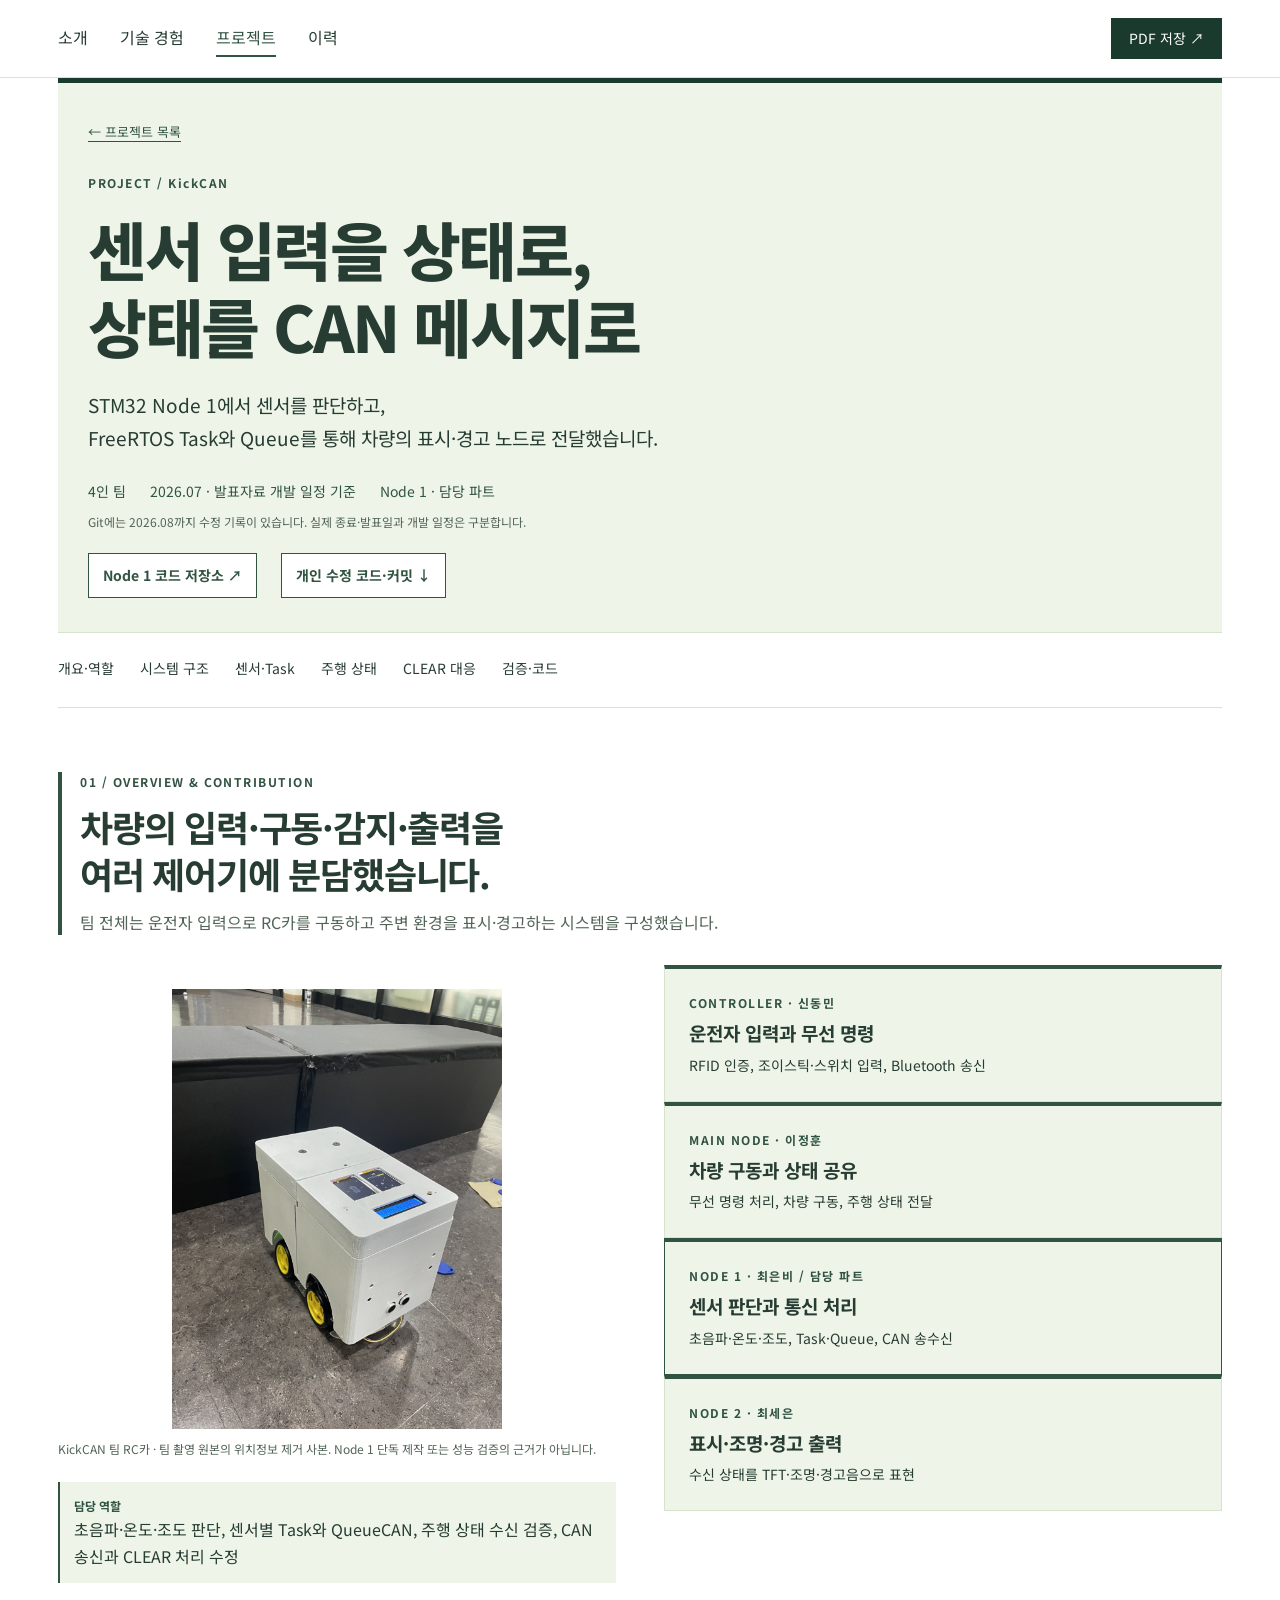
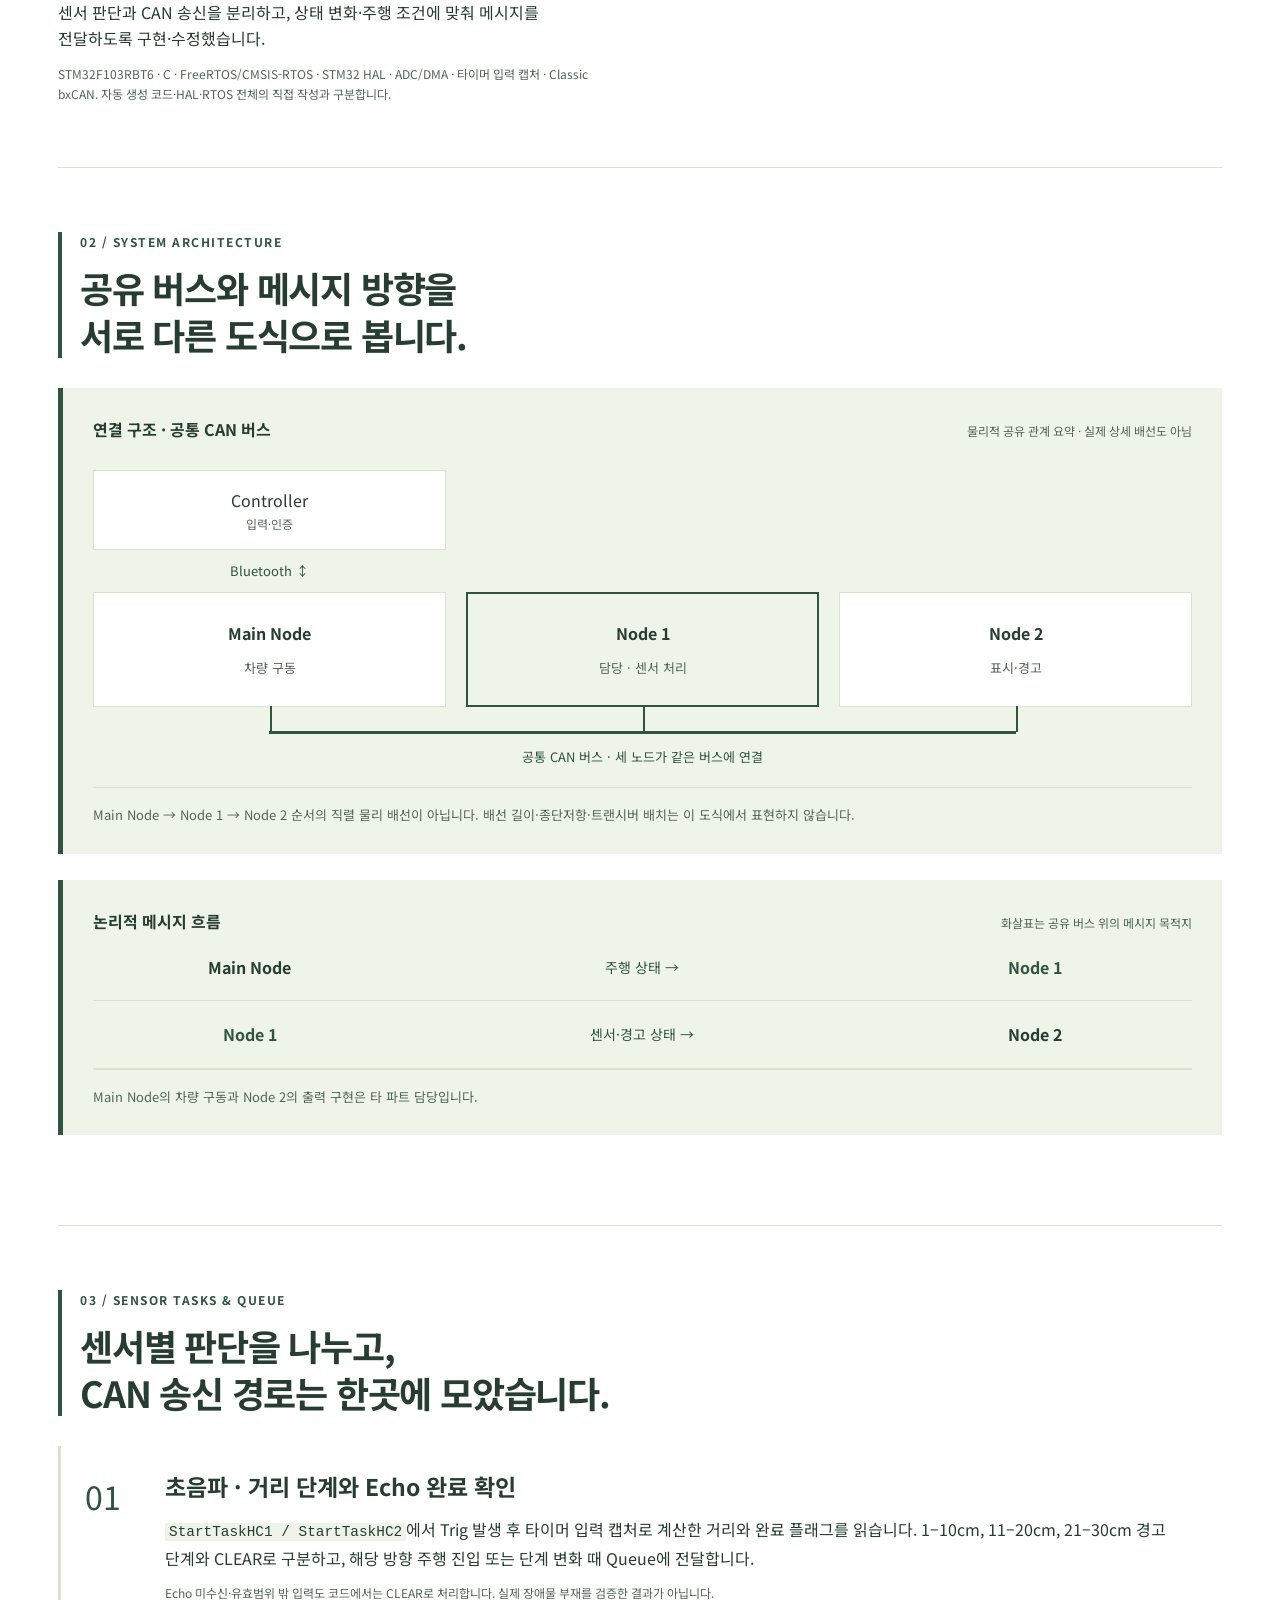
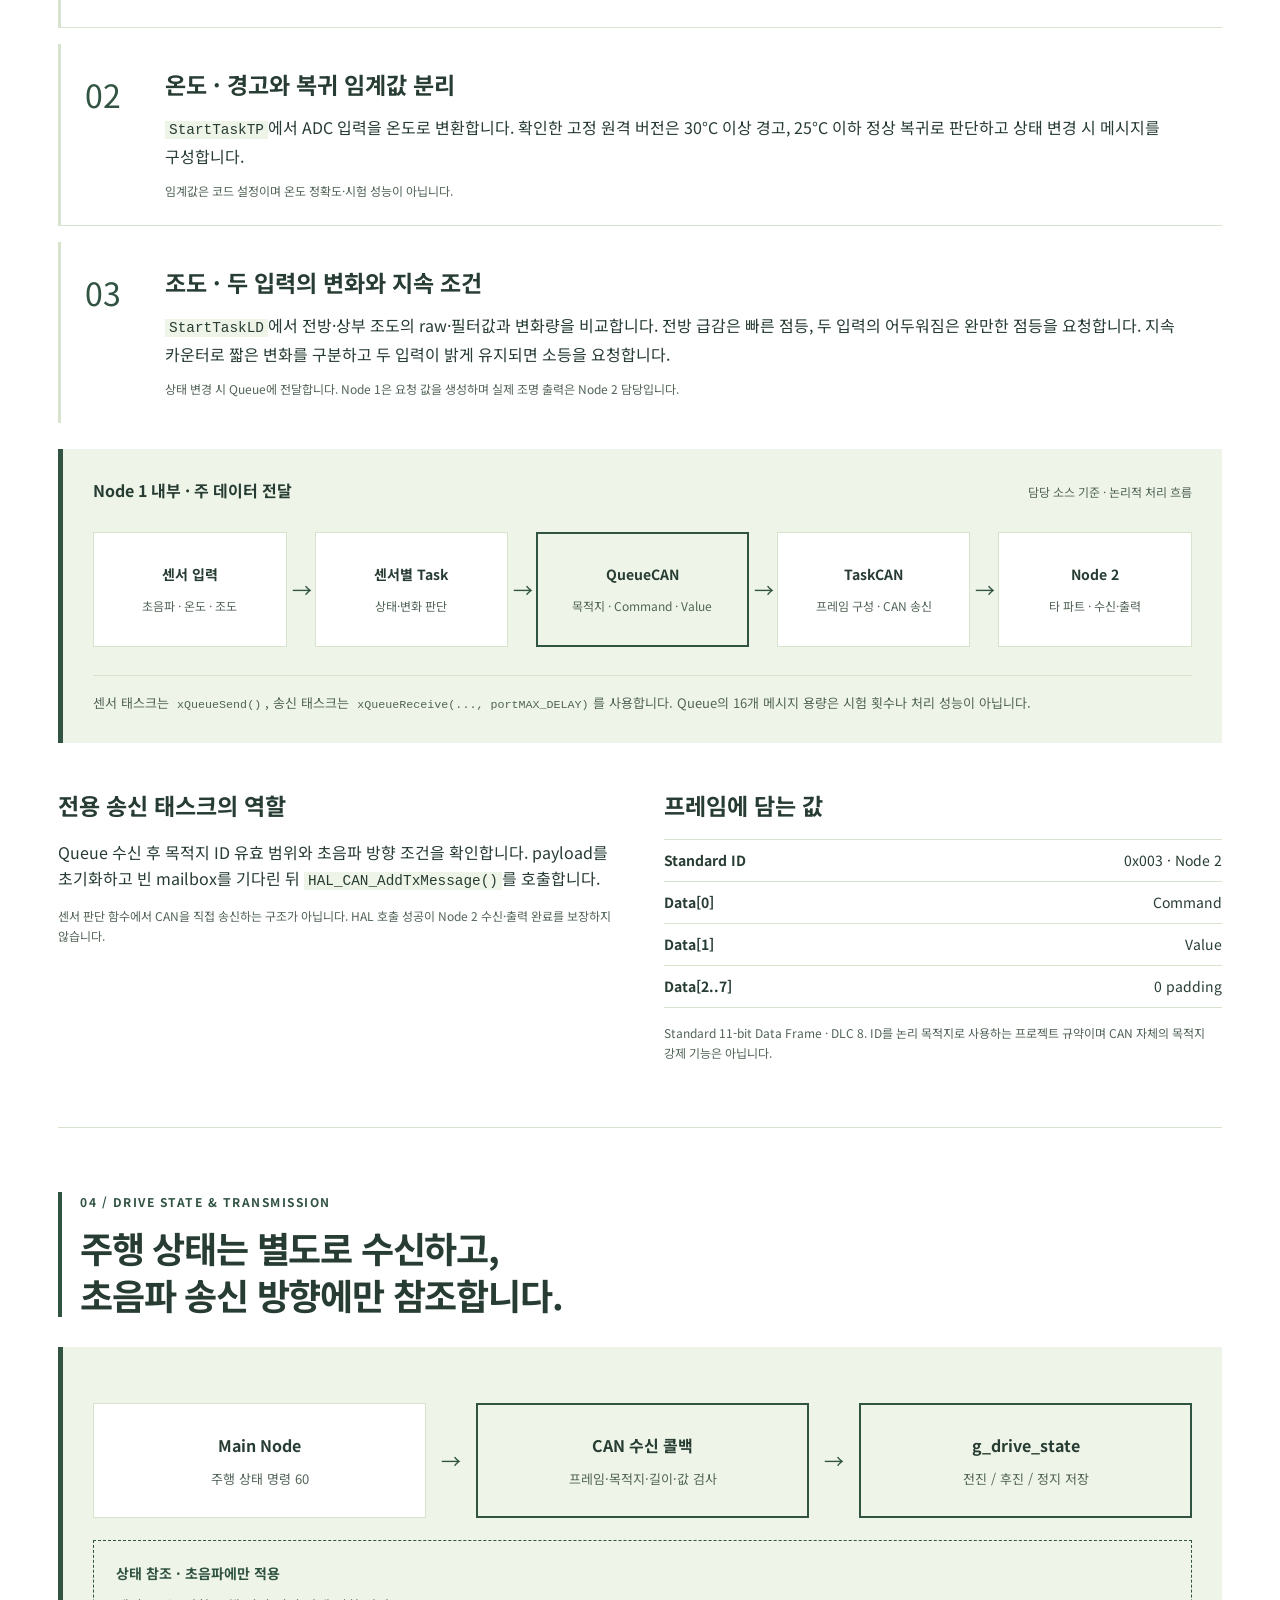
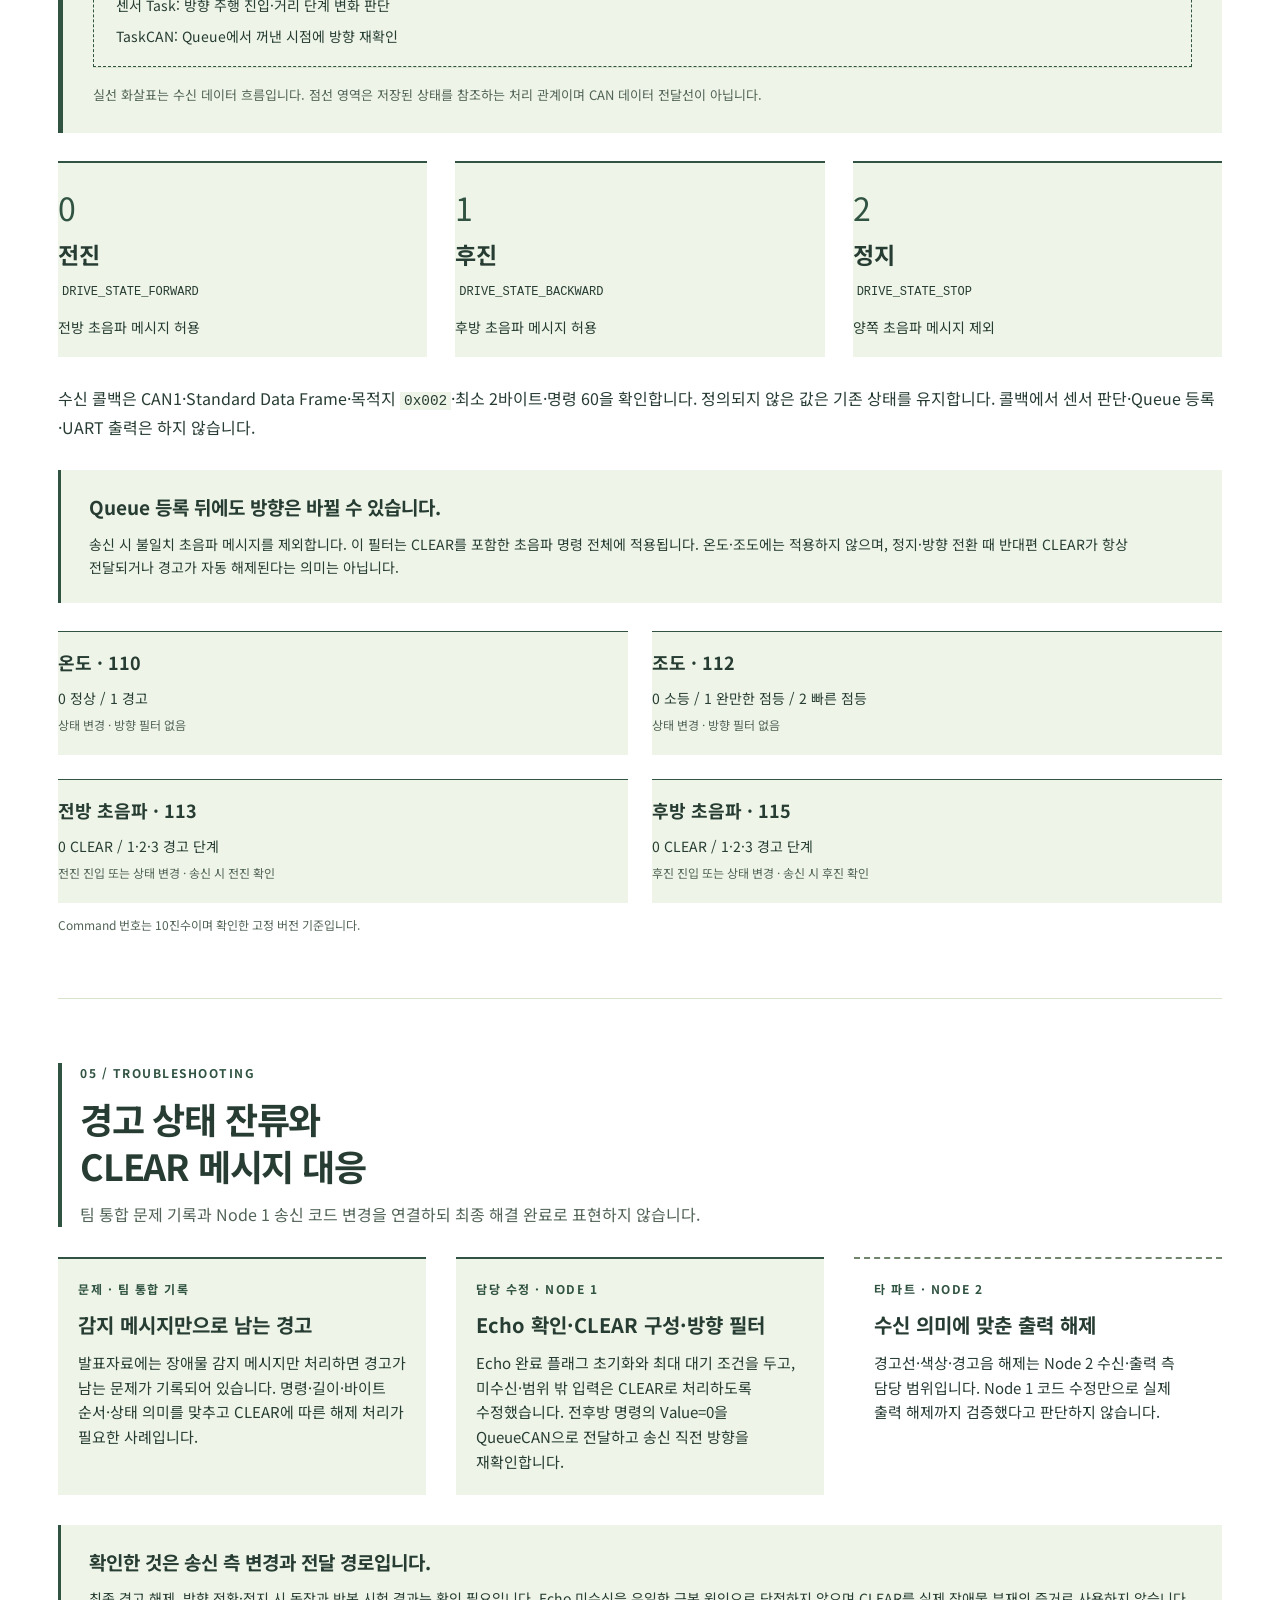
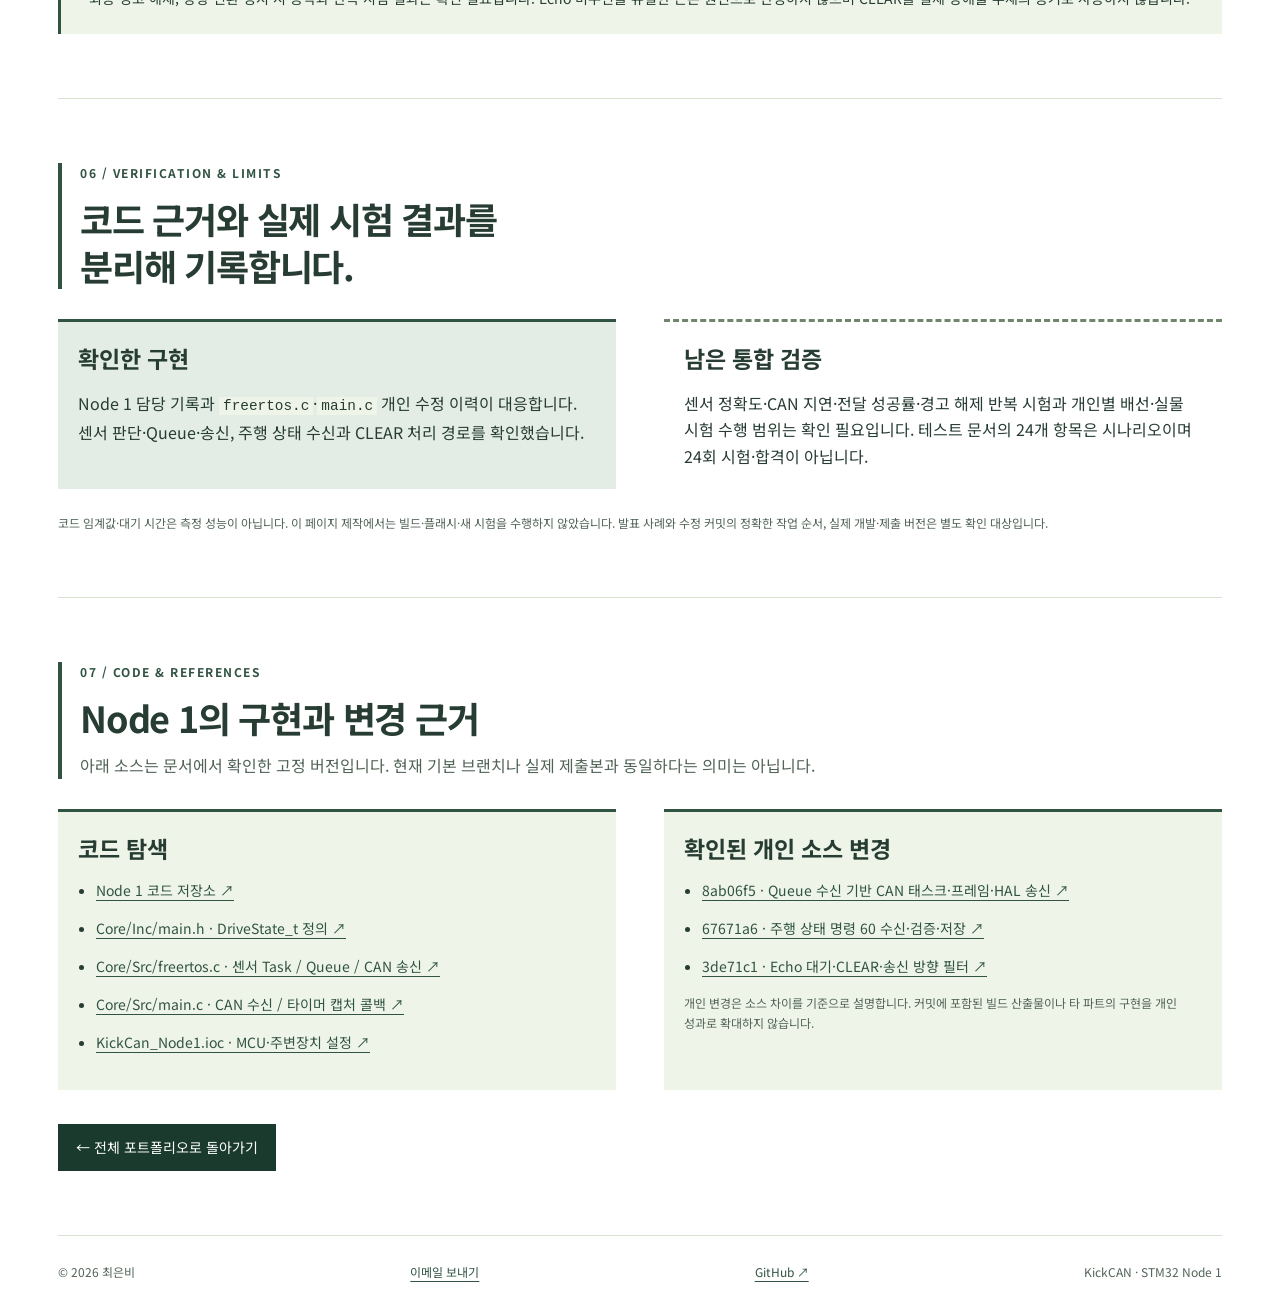
==== commit fb0494f4: "Apply approved Noto Sans KR and small-text readability improvements" ====
--- a/kickcan.html
+++ b/kickcan.html
@@ -1,4 +1,4 @@
-<!doctype html><html lang="ko"><head><meta charset="utf-8"><meta name="viewport" content="width=device-width,initial-scale=1"><meta name="description" content="KickCAN STM32 Node 1 센서 처리와 FreeRTOS Queue·CAN 통신 구현. 담당 코드 변경과 팀 통합 검증 범위를 구분합니다."><title>KickCAN · 최은비 포트폴리오</title><link rel="icon" href="assets/favicon.svg"><link rel="stylesheet" href="style.css"><link rel="stylesheet" href="poco.css"><link rel="stylesheet" href="kickcan.css"><link rel="stylesheet" href="theme-a.css"><script src="tech-badges.js" defer></script></head><body class="detail-page "><a class="skip" href="#main">본문으로 이동</a><header class="site-header"><nav aria-label="주 메뉴"><a href="index.html#about">소개</a><a href="index.html#skills">기술 경험</a><a href="index.html#projects" aria-current="location">프로젝트</a><a href="index.html#history">이력</a></nav><a class="pdf-button" href="print.html" target="_blank" rel="noopener">PDF 저장 ↗</a></header>
+<!doctype html><html lang="ko"><head><meta charset="utf-8"><meta name="viewport" content="width=device-width,initial-scale=1"><meta name="description" content="KickCAN STM32 Node 1 센서 처리와 FreeRTOS Queue·CAN 통신 구현. 담당 코드 변경과 팀 통합 검증 범위를 구분합니다."><title>KickCAN · 최은비 포트폴리오</title><link rel="icon" href="assets/favicon.svg"><link rel="stylesheet" href="style.css"><link rel="stylesheet" href="poco.css"><link rel="stylesheet" href="kickcan.css"><link rel="stylesheet" href="theme-a.css"><script src="tech-badges.js" defer></script><link rel="stylesheet" href="fonts.css"><link rel="stylesheet" href="typography.css"></head><body class="detail-page "><a class="skip" href="#main">본문으로 이동</a><header class="site-header"><nav aria-label="주 메뉴"><a href="index.html#about">소개</a><a href="index.html#skills">기술 경험</a><a href="index.html#projects" aria-current="location">프로젝트</a><a href="index.html#history">이력</a></nav><a class="pdf-button" href="print.html" target="_blank" rel="noopener">PDF 저장 ↗</a></header>
 <main id="main"><section class="poco-hero"><a class="back-link" href="index.html#kickcan">← 프로젝트 목록</a><span class="eyebrow">PROJECT / KickCAN</span><h1>센서 입력을 상태로,<br>상태를 CAN 메시지로</h1><p class="lead">STM32 Node 1에서 센서를 판단하고,<br>FreeRTOS Task와 Queue를 통해 차량의 표시·경고 노드로 전달했습니다.</p><div class="hero-meta"><span>4인 팀</span><span>2026.07 · 발표자료 개발 일정 기준</span><span>Node 1 · 담당 파트</span></div><p class="small">Git에는 2026.08까지 수정 기록이 있습니다. 실제 종료·발표일과 개발 일정은 구분합니다.</p><div class="repo-links"><a href="https://github.com/kick-can/Node_1" target="_blank" rel="noopener">Node 1 코드 저장소 ↗</a><a href="#references">개인 수정 코드·커밋 ↓</a></div></section>
 <nav class="section-nav" aria-label="KickCAN 페이지 목차"><a href="#overview">개요·역할</a><a href="#system">시스템 구조</a><a href="#sensors">센서·Task</a><a href="#drive">주행 상태</a><a href="#clear">CLEAR 대응</a><a href="#verification">검증·코드</a></nav>
 <section id="overview"><div class="section-head"><span class="eyebrow">01 / OVERVIEW & CONTRIBUTION</span><h2>차량의 입력·구동·감지·출력을<br>여러 제어기에 분담했습니다.</h2><p>팀 전체는 운전자 입력으로 RC카를 구동하고 주변 환경을 표시·경고하는 시스템을 구성했습니다.</p></div><div class="phase-pair"><div><figure class="project-figure vehicle"><a href="assets/kickcan-vehicle.jpg" target="_blank" rel="noopener"><img src="assets/kickcan-vehicle.jpg" alt="KickCAN 팀 RC카 · 팀 촬영 원본의 위치정보 제거 사본. Node 1 단독 제작 또는 성능 검증의 근거가 아닙니다." loading="lazy"></a><figcaption>KickCAN 팀 RC카 · 팀 촬영 원본의 위치정보 제거 사본. Node 1 단독 제작 또는 성능 검증의 근거가 아닙니다.</figcaption></figure><div class="personal"><b>담당 역할</b>초음파·온도·조도 판단, 센서별 Task와 QueueCAN, 주행 상태 수신 검증, CAN 송신과 CLEAR 처리 수정</div><p>센서 판단과 CAN 송신을 분리하고, 상태 변화·주행 조건에 맞춰 메시지를 전달하도록 구현·수정했습니다.</p><p class="small">STM32F103RBT6 · C · FreeRTOS/CMSIS-RTOS · STM32 HAL · ADC/DMA · 타이머 입력 캡처 · Classic bxCAN. 자동 생성 코드·HAL·RTOS 전체의 직접 작성과 구분합니다.</p></div><div class="team-roles"><article><span class="label">CONTROLLER · 신동민</span><h3>운전자 입력과 무선 명령</h3><p>RFID 인증, 조이스틱·스위치 입력, Bluetooth 송신</p></article><article><span class="label">MAIN NODE · 이정훈</span><h3>차량 구동과 상태 공유</h3><p>무선 명령 처리, 차량 구동, 주행 상태 전달</p></article><article class="own-role"><span class="label">NODE 1 · 최은비 / 담당 파트</span><h3>센서 판단과 통신 처리</h3><p>초음파·온도·조도, Task·Queue, CAN 송수신</p></article><article><span class="label">NODE 2 · 최세은</span><h3>표시·조명·경고 출력</h3><p>수신 상태를 TFT·조명·경고음으로 표현</p></article></div></div></section>
--- a/style.css
+++ b/style.css
@@ -1,4 +1,6 @@
-:root{--paper:#ffffff;--ink:#1c2b3f;--muted:#546577;--blue:#365d77;--accent:#7d4450;--line:#c9d3dc;--panel:#f7f9fa;--diagram:#eaf0f3}*{box-sizing:border-box}html{scroll-behavior:smooth;scroll-padding-top:92px}body{margin:0;background:var(--paper);color:var(--ink);font:16px/1.65 'Malgun Gothic','Apple SD Gothic Neo',sans-serif;word-break:keep-all;overflow-wrap:break-word}a{color:var(--blue);text-underline-offset:4px}button{font:inherit}a,button,summary{touch-action:manipulation}a:focus-visible,button:focus-visible,summary:focus-visible{outline:3px solid var(--accent);outline-offset:4px}.skip{position:fixed;top:-80px;left:20px;z-index:20;background:white;padding:10px}.skip:focus{top:10px}.site-header{position:sticky;top:0;z-index:10;max-width:1320px;margin:auto;padding:18px 58px;background:#fff;border-bottom:1px solid var(--line);display:flex;align-items:center;gap:24px;justify-content:space-between}nav{display:flex;gap:32px;white-space:nowrap;min-width:0;overflow:auto}nav a{text-decoration:none;color:var(--ink);padding:4px 0;border-bottom:2px solid transparent}nav a[aria-current]{color:var(--accent);border-color:var(--accent)}.pdf-button,button#print-button{background:var(--accent);color:white;text-decoration:none;padding:9px 18px;white-space:nowrap;border:0;font-size:14px}main,body>footer{max-width:1320px;margin:auto;padding:0 58px}section{padding:64px 0;border-bottom:1px solid var(--line)}h1,h2,h3,h4,p{margin:0}p+p{margin-top:12px}h1{font-size:88px;line-height:1.2;letter-spacing:-5px;font-weight:800;margin:8px 0 14px}h2{font-size:36px;line-height:1.3;letter-spacing:-1.2px}h3{font-size:23px;line-height:1.4}h4{font-size:18px;line-height:1.5}.eyebrow,.label{font-size:12px;letter-spacing:1.5px;font-weight:bold;color:var(--blue);display:block}.section-head{margin-bottom:30px}.section-head .eyebrow{margin-bottom:12px}.section-head p{color:var(--muted);margin-top:12px}.hero{padding:48px 0 52px;display:grid;grid-template-columns:264px 1fr;column-gap:52px;row-gap:24px}.portrait{grid-column:1;grid-row:1/3}.placeholder{min-height:148px;border:1px solid var(--line);background:var(--panel);display:flex;align-items:center;justify-content:center;flex-direction:column;gap:8px;color:var(--muted);text-align:center;padding:20px;font-size:15px}.placeholder small{font-size:11px}.profile-photo{height:330px;border-radius:8px;background:var(--diagram)}.role{font-size:22px;margin-top:8px}.fields{color:var(--blue);font-size:15px}.intro{grid-column:2}.lead{font-size:19px;line-height:1.75;max-width:740px}.brief{display:grid;grid-template-columns:1fr 1fr;gap:24px;margin-top:24px}.brief strong{font-size:15px;display:block;margin:6px 0}.brief p{font-size:13px;color:var(--muted)}.contacts{display:flex;gap:10px;grid-column:1}.contacts a,.contacts button,.project-button{border:1px solid var(--line);height:44px;display:flex;align-items:center;justify-content:center;font-size:14px;text-decoration:none;background:white;padding:0 14px;flex:1}.contacts button:disabled{color:var(--muted)}.project-button{grid-column:2;width:170px;border-color:var(--accent);color:var(--accent)}.skills-grid{display:grid;grid-template-columns:repeat(3,1fr);gap:32px}.skills-grid article{border-top:2px solid var(--blue);padding-top:18px}.number{font-size:32px;color:var(--accent);display:block;margin-bottom:12px}.skills-grid h3{font-size:20px}.tech{font-size:13px;color:var(--blue);margin:10px 0 14px}.skills-grid p:last-child{font-size:15px}.collaboration{font-size:13px;color:var(--muted);border-top:1px solid var(--line);margin-top:28px;padding-top:16px}.featured{border:1px solid var(--line)}.featured>header{background:var(--ink);color:white;padding:28px 32px;display:flex;justify-content:space-between;align-items:center}.featured header .eyebrow{color:#b8cbd8}.featured header h3{font-size:38px;margin:4px 0}.featured header p{font-size:16px}.status{font-size:13px;border:1px solid #b9c4d0;padding:5px 12px}.featured-body{padding:28px 32px}.metadata{font-size:12px;color:var(--muted);margin-bottom:20px}.featured-grid{display:grid;grid-template-columns:1fr 1.12fr;gap:34px}.featured-grid h4{margin-bottom:12px}.featured-grid .placeholder{margin-top:20px}.architecture{background:var(--diagram);padding:22px 18px}.flow{display:grid;grid-template-columns:1fr 20px 1.25fr 20px 1fr;align-items:center;margin:22px 0 18px;gap:5px}.flow>div{background:white;border:1px solid var(--line);padding:14px 5px;text-align:center;font-weight:bold;font-size:14px;position:relative}.flow small{display:block;color:var(--muted);font-size:11px;font-weight:normal;margin-top:8px}.flow>span{text-align:center}.flow .owned{border:2px solid var(--accent)}.badge{position:absolute;top:-14px;left:50%;transform:translateX(-50%);color:white;background:var(--accent);font-size:10px;padding:0 8px}.flow-note{border-top:1px solid var(--line);padding-top:14px;font-size:13px}.architecture>small{font-size:11px;display:block;margin-top:10px;color:var(--muted)}.scope{margin-top:18px;font-size:14px;color:var(--muted)}.verification{display:grid;grid-template-columns:1fr 1fr;gap:20px;margin-top:28px}.verification>div{padding:22px}.confirmed{background:#f1f6f9}.pending{background:#faf3f5}.verification h4{font-size:16px}.verification ol{padding-left:24px;margin:16px 0 0}.verification li{padding-left:4px;font-size:14px;margin:10px 0}.small{font-size:12px;color:var(--muted)}.projects-grid{display:grid;grid-template-columns:repeat(3,1fr);gap:26px;margin-top:36px}.project{border-top:2px solid var(--ink);padding-top:16px;min-width:0}.project-content{padding:18px 0}.project h3{font-size:30px;margin:8px 0}.project h4{font-size:16px;margin-bottom:14px}.project p{font-size:14px}.project .label{font-size:11px;letter-spacing:.4px}.personal{margin:16px 0;border-left:2px solid var(--accent);padding-left:12px}.personal b{display:block;color:var(--accent);font-size:12px}.project .metadata{font-size:11px}.project-links{display:flex;flex-wrap:wrap;gap:8px 16px;font-size:12px;margin:14px 0}details{border-top:1px solid var(--line);margin-top:20px}summary{cursor:pointer;padding:12px 0;color:var(--blue);font-size:14px}.detail-body{padding:8px 0}.detail-body p{font-size:13px}.result{background:var(--panel);padding:14px}.cases article{display:grid;grid-template-columns:270px 1fr;gap:48px;padding:28px 0;border-top:1px solid var(--line)}.cases h3{font-size:22px;margin:8px 0 12px}.cases a{font-size:12px}.cases dl{margin:0;display:grid;grid-template-columns:42px 1fr;gap:14px 20px}.cases dt{font-size:12px;color:var(--accent);font-weight:bold}.cases dd{margin:0;font-size:15px}.history-grid{display:grid;grid-template-columns:1.15fr 1fr;gap:64px}.timeline>div{display:grid;grid-template-columns:145px 1fr;gap:20px;padding:20px 0;border-bottom:1px solid var(--line)}.timeline time{font-size:12px;color:var(--blue)}.timeline h4{font-size:16px}.timeline p{font-size:13px;color:var(--muted);margin-top:5px}.spaced{margin-top:32px}.honors{padding-left:18px;font-size:14px}.honors li{margin:10px 0}.closing{margin-top:48px;padding-top:30px;border-top:1px solid var(--line);max-width:800px}.closing h3{font-size:28px;margin:12px 0}.closing p{color:var(--muted);margin-bottom:18px}body>footer{display:flex;justify-content:space-between;gap:20px;padding-top:26px;padding-bottom:32px;font-size:12px;color:var(--muted)}
+/* Approved green theme: page and status tokens are independent. */
+:root{--g-page:#FFFFFF;--g-surface:#FFFFFF;--g-ink:#273C32;--g-muted:#526457;--g-deep:#1A3A2E;--g-link:#315342;--g-line:#D8E3CD;--g-panel:#EEF5E8;--g-accent:#C1E799;--g-owned-bg:#EEF5E8;--g-owned-ink:#315342;--g-owned-line:#315342;--g-confirmed-bg:#E3EDE5;--g-confirmed-ink:#1A3A2E;--g-confirmed-line:#315342;--g-ongoing-bg:#F5F6F2;--g-ongoing-ink:#315342;--g-ongoing-line:#71856C;--g-unverified-bg:#FFFFFF;--g-unverified-ink:#526457;--g-unverified-line:#71856C;}
+:root{--paper:var(--g-page);--ink:var(--g-ink);--muted:var(--g-muted);--blue:var(--g-link);--accent:var(--g-link);--line:var(--g-line);--panel:var(--g-panel);--diagram:var(--g-panel)}*{box-sizing:border-box}html{scroll-behavior:smooth;scroll-padding-top:92px}body{margin:0;background:var(--paper);color:var(--ink);font:16px/1.65 'Malgun Gothic','Apple SD Gothic Neo',sans-serif;word-break:keep-all;overflow-wrap:break-word}a{color:var(--blue);text-underline-offset:4px}button{font:inherit}a,button,summary{touch-action:manipulation}a:focus-visible,button:focus-visible,summary:focus-visible{outline:3px solid var(--accent);outline-offset:4px}.skip{position:fixed;top:-80px;left:20px;z-index:20;background:white;padding:10px}.skip:focus{top:10px}.site-header{position:sticky;top:0;z-index:10;max-width:1320px;margin:auto;padding:18px 58px;background:var(--g-surface);border-bottom:1px solid var(--line);display:flex;align-items:center;gap:24px;justify-content:space-between}nav{display:flex;gap:32px;white-space:nowrap;min-width:0;overflow:auto}nav a{text-decoration:none;color:var(--ink);padding:4px 0;border-bottom:2px solid transparent}nav a[aria-current]{color:var(--accent);border-color:var(--accent)}.pdf-button,button#print-button{background:var(--accent);color:white;text-decoration:none;padding:9px 18px;white-space:nowrap;border:0;font-size:14px}main,body>footer{max-width:1320px;margin:auto;padding:0 58px}section{padding:64px 0;border-bottom:1px solid var(--line)}h1,h2,h3,h4,p{margin:0}p+p{margin-top:12px}h1{font-size:88px;line-height:1.2;letter-spacing:-5px;font-weight:800;margin:8px 0 14px}h2{font-size:36px;line-height:1.3;letter-spacing:-1.2px}h3{font-size:23px;line-height:1.4}h4{font-size:18px;line-height:1.5}.eyebrow,.label{font-size:12px;letter-spacing:1.5px;font-weight:bold;color:var(--blue);display:block}.section-head{margin-bottom:30px}.section-head .eyebrow{margin-bottom:12px}.section-head p{color:var(--muted);margin-top:12px}.hero{padding:48px 0 52px;display:grid;grid-template-columns:264px 1fr;column-gap:52px;row-gap:24px}.portrait{grid-column:1;grid-row:1/3}.placeholder{min-height:148px;border:1px solid var(--line);background:var(--panel);display:flex;align-items:center;justify-content:center;flex-direction:column;gap:8px;color:var(--muted);text-align:center;padding:20px;font-size:15px}.placeholder small{font-size:11px}.profile-photo{height:330px;border-radius:8px;background:var(--diagram)}.role{font-size:22px;margin-top:8px}.fields{color:var(--blue);font-size:15px}.intro{grid-column:2}.lead{font-size:19px;line-height:1.75;max-width:740px}.brief{display:grid;grid-template-columns:1fr 1fr;gap:24px;margin-top:24px}.brief strong{font-size:15px;display:block;margin:6px 0}.brief p{font-size:13px;color:var(--muted)}.contacts{display:flex;gap:10px;grid-column:1}.contacts a,.contacts button,.project-button{border:1px solid var(--line);height:44px;display:flex;align-items:center;justify-content:center;font-size:14px;text-decoration:none;background:white;padding:0 14px;flex:1}.contacts button:disabled{color:var(--muted)}.project-button{grid-column:2;width:170px;border-color:var(--accent);color:var(--accent)}.skills-grid{display:grid;grid-template-columns:repeat(3,1fr);gap:32px}.skills-grid article{border-top:2px solid var(--blue);padding-top:18px}.number{font-size:32px;color:var(--accent);display:block;margin-bottom:12px}.skills-grid h3{font-size:20px}.tech{font-size:13px;color:var(--blue);margin:10px 0 14px}.skills-grid p:last-child{font-size:15px}.collaboration{font-size:13px;color:var(--muted);border-top:1px solid var(--line);margin-top:28px;padding-top:16px}.featured{border:1px solid var(--line)}.featured>header{background:var(--ink);color:white;padding:28px 32px;display:flex;justify-content:space-between;align-items:center}.featured header .eyebrow{color:var(--g-line)}.featured header h3{font-size:38px;margin:4px 0}.featured header p{font-size:16px}.status{font-size:13px;border:1px solid var(--g-ongoing-line);padding:5px 12px}.featured-body{padding:28px 32px}.metadata{font-size:12px;color:var(--muted);margin-bottom:20px}.featured-grid{display:grid;grid-template-columns:1fr 1.12fr;gap:34px}.featured-grid h4{margin-bottom:12px}.featured-grid .placeholder{margin-top:20px}.architecture{background:var(--diagram);padding:22px 18px}.flow{display:grid;grid-template-columns:1fr 20px 1.25fr 20px 1fr;align-items:center;margin:22px 0 18px;gap:5px}.flow>div{background:white;border:1px solid var(--line);padding:14px 5px;text-align:center;font-weight:bold;font-size:14px;position:relative}.flow small{display:block;color:var(--muted);font-size:11px;font-weight:normal;margin-top:8px}.flow>span{text-align:center}.flow .owned{border:2px solid var(--accent)}.badge{position:absolute;top:-14px;left:50%;transform:translateX(-50%);color:white;background:var(--accent);font-size:10px;padding:0 8px}.flow-note{border-top:1px solid var(--line);padding-top:14px;font-size:13px}.architecture>small{font-size:11px;display:block;margin-top:10px;color:var(--muted)}.scope{margin-top:18px;font-size:14px;color:var(--muted)}.verification{display:grid;grid-template-columns:1fr 1fr;gap:20px;margin-top:28px}.verification>div{padding:22px}.confirmed{background:var(--g-confirmed-bg)}.pending{background:var(--g-unverified-bg)}.verification h4{font-size:16px}.verification ol{padding-left:24px;margin:16px 0 0}.verification li{padding-left:4px;font-size:14px;margin:10px 0}.small{font-size:12px;color:var(--muted)}.projects-grid{display:grid;grid-template-columns:repeat(3,1fr);gap:26px;margin-top:36px}.project{border-top:2px solid var(--ink);padding-top:16px;min-width:0}.project-content{padding:18px 0}.project h3{font-size:30px;margin:8px 0}.project h4{font-size:16px;margin-bottom:14px}.project p{font-size:14px}.project .label{font-size:11px;letter-spacing:.4px}.personal{margin:16px 0;border-left:2px solid var(--accent);padding-left:12px}.personal b{display:block;color:var(--accent);font-size:12px}.project .metadata{font-size:11px}.project-links{display:flex;flex-wrap:wrap;gap:8px 16px;font-size:12px;margin:14px 0}details{border-top:1px solid var(--line);margin-top:20px}summary{cursor:pointer;padding:12px 0;color:var(--blue);font-size:14px}.detail-body{padding:8px 0}.detail-body p{font-size:13px}.result{background:var(--panel);padding:14px}.cases article{display:grid;grid-template-columns:270px 1fr;gap:48px;padding:28px 0;border-top:1px solid var(--line)}.cases h3{font-size:22px;margin:8px 0 12px}.cases a{font-size:12px}.cases dl{margin:0;display:grid;grid-template-columns:42px 1fr;gap:14px 20px}.cases dt{font-size:12px;color:var(--accent);font-weight:bold}.cases dd{margin:0;font-size:15px}.history-grid{display:grid;grid-template-columns:1.15fr 1fr;gap:64px}.timeline>div{display:grid;grid-template-columns:145px 1fr;gap:20px;padding:20px 0;border-bottom:1px solid var(--line)}.timeline time{font-size:12px;color:var(--blue)}.timeline h4{font-size:16px}.timeline p{font-size:13px;color:var(--muted);margin-top:5px}.spaced{margin-top:32px}.honors{padding-left:18px;font-size:14px}.honors li{margin:10px 0}.closing{margin-top:48px;padding-top:30px;border-top:1px solid var(--line);max-width:800px}.closing h3{font-size:28px;margin:12px 0}.closing p{color:var(--muted);margin-bottom:18px}body>footer{display:flex;justify-content:space-between;gap:20px;padding-top:26px;padding-bottom:32px;font-size:12px;color:var(--muted)}
 @media(max-width:1000px){.site-header{padding:16px 30px}main,body>footer{padding-left:30px;padding-right:30px}.hero{grid-template-columns:210px 1fr;gap:26px}.profile-photo{height:290px}h1{font-size:72px}.lead{font-size:17px}.brief{gap:16px}.skills-grid{gap:20px}.featured-grid{grid-template-columns:1fr}.projects-grid{gap:20px}.history-grid{gap:30px}.timeline>div{grid-template-columns:1fr;gap:6px}.cases article{grid-template-columns:220px 1fr;gap:24px}}
 @media(max-width:600px){body{font-size:14px;line-height:1.65}.site-header{padding:12px 20px;gap:12px}nav{gap:17px}nav a{font-size:12px}.pdf-button{font-size:11px;padding:8px 9px}main,body>footer{padding-left:21px;padding-right:21px}section{padding:42px 0}.hero{padding:36px 0 44px;grid-template-columns:96px 1fr;column-gap:18px;row-gap:22px}.portrait{grid-row:1;grid-column:1}.profile-photo{height:124px;min-height:124px;padding:8px;font-size:12px}.profile-photo small{font-size:9px}.identity{grid-column:2}.identity .eyebrow{font-size:10px}.role{font-size:13px;margin-top:5px}h1{font-size:44px;letter-spacing:-2px;margin:6px 0}.fields{font-size:12px}.intro{grid-column:1/-1}.lead{font-size:16px}.brief{grid-template-columns:1fr;gap:18px;margin-top:22px}.contacts{grid-column:1/-1}.project-button{grid-column:1/-1;width:calc((100% - 10px)/2)}h2{font-size:28px}.section-head{margin-bottom:25px}.skills-grid{grid-template-columns:1fr;gap:24px}.skills-grid article{display:grid;grid-template-columns:42px 1fr;gap:12px}.number{font-size:25px}.skills-grid h3{font-size:18px}.skills-grid p:last-child{font-size:14px}.featured>header{padding:20px}.featured header h3{font-size:30px}.featured header p{font-size:13px}.status{padding:3px 6px;font-size:11px}.featured-body{padding:20px 14px}.featured-grid{gap:22px}.architecture{padding:18px 10px}.flow{grid-template-columns:1fr 13px 1.18fr 13px 1fr;gap:2px}.flow>div{font-size:12px;padding:13px 3px}.flow small{font-size:10px}.flow-note{font-size:12px}.verification{grid-template-columns:1fr;gap:14px}.verification>div{padding:18px}.projects-grid{grid-template-columns:1fr;gap:32px}.project .placeholder{min-height:168px}.cases article{grid-template-columns:1fr;gap:18px}.cases dl{grid-template-columns:30px 1fr;gap:12px}.cases dd{font-size:14px}.history-grid{grid-template-columns:1fr;gap:30px}.timeline>div{grid-template-columns:100px 1fr;gap:12px}.closing h3{font-size:23px}body>footer{flex-wrap:wrap}.section-head p{font-size:13px}}
 @media(prefers-reduced-motion:reduce){html{scroll-behavior:auto}}
--- a/poco.css
+++ b/poco.css
@@ -1,3 +1,3 @@
-.poco-hero{padding:42px 0 48px}.back-link{display:inline-block;font-size:13px;margin-bottom:30px}.poco-hero h1{font-size:64px;line-height:1.2;letter-spacing:-2.5px;margin:18px 0 24px}.poco-hero .lead{max-width:900px}.hero-meta{display:flex;gap:12px 24px;flex-wrap:wrap;margin:26px 0 8px;font-size:14px;color:var(--blue)}.repo-links{display:flex;gap:24px;flex-wrap:wrap;margin-top:22px;font-size:14px}.section-nav{padding:20px 0;border-bottom:1px solid var(--line);gap:26px}.section-nav a{font-size:14px;white-space:nowrap}.phase-pair,.feature-split,.reference-grid,.verification-intro{display:grid;grid-template-columns:1fr 1fr;gap:48px}.phase-label{font-size:12px;color:var(--accent);font-weight:bold;letter-spacing:1px;display:block;margin-bottom:14px}.phase-pair h3{margin-bottom:16px}.phase-pair .placeholder{margin:24px 0;min-height:205px}.phase-pair article{border-top:2px solid var(--ink);padding-top:20px}.architecture-panel{background:var(--diagram);padding:28px 30px;margin:26px 0}.diagram-caption{display:flex;justify-content:space-between;gap:20px;align-items:baseline}.diagram-caption span{font-size:12px;color:var(--muted)}.chain{display:grid;grid-template-columns:1fr 30px 1fr 30px 1fr;align-items:center;gap:10px;margin:28px 0 20px}.node{border:1px solid var(--line);background:white;padding:24px 12px;text-align:center;font-weight:bold;min-height:115px;display:flex;flex-direction:column;justify-content:center}.node small{display:block;font-size:13px;font-weight:normal;margin-top:10px;color:var(--muted)}.personal-node{border:2px solid var(--accent)!important}.connector{text-align:center;color:var(--blue);font-size:20px}.diagram-note{font-size:13px;color:var(--muted);border-top:1px solid var(--line);padding-top:16px}.implementation-list article{display:grid;grid-template-columns:60px 1fr;gap:20px;padding:28px 0;border-bottom:1px solid var(--line)}.implementation-list article:last-child{border:0}.implementation-list h3{margin-bottom:14px}.implementation-list .number{margin:0}code{font-family:Consolas,monospace;font-size:.9em;background:var(--panel);padding:1px 4px;overflow-wrap:anywhere}.mini-flow{display:flex;gap:12px;flex-wrap:wrap;margin-top:16px;color:var(--blue);font-size:14px}.output-branches{border-top:1px solid var(--line);padding-top:18px;font-size:14px}.feature-split{margin-top:36px}.feature-split h3{margin:10px 0 18px}.steps{list-style:none;counter-reset:step;padding:0}.steps li{counter-increment:step;display:grid;grid-template-columns:32px 1fr;gap:5px 12px;border-top:1px solid var(--line);padding:16px 0}.steps li:before{content:counter(step,decimal-leading-zero);grid-row:span 2;color:var(--accent);font-size:13px}.steps li span{grid-column:2;font-size:14px;color:var(--muted)}.vertical-flow{display:flex;flex-direction:column;align-items:center;margin-bottom:20px}.vertical-flow>div{border:1px solid var(--line);padding:14px 20px;width:100%;text-align:center;background:var(--panel)}.vertical-flow small{display:block;font-size:12px;color:var(--muted);margin-top:5px}.vertical-flow>span{font-size:12px;color:var(--blue);padding:7px 0}.scope-note{border-left:3px solid var(--accent);background:#faf3f5;padding:24px 28px;margin-top:30px}.scope-note h3{font-size:19px;margin-bottom:12px}.scope-note p{font-size:14px}.trouble-grid{display:grid;grid-template-columns:repeat(3,1fr);gap:30px}.trouble-grid article{border-top:2px solid var(--line);padding:20px 0}.trouble-grid h3{font-size:20px;margin:12px 0}.trouble-grid p{font-size:15px}.trouble-grid .limited{border-color:var(--accent)}.verification-intro h3{margin-bottom:16px}.metrics{display:grid;grid-template-columns:repeat(4,1fr);gap:24px;margin:30px 0 18px;border-top:1px solid var(--line);border-bottom:1px solid var(--line);padding:28px 0}.metrics strong{font-size:35px;line-height:1.2}.metrics strong span{font-size:14px;margin-left:6px;color:var(--muted);font-weight:normal}.metrics p{font-size:13px;color:var(--blue);margin-top:12px}.limits{margin-top:26px}.limits ul{padding-left:20px;font-size:14px}.limits li{margin:12px 0}.reference-grid{margin-bottom:28px}.reference-grid ul{padding-left:18px;font-size:14px}.reference-grid li{margin:15px 0}.reference-grid a{overflow-wrap:anywhere}
+.poco-hero{padding:42px 0 48px}.back-link{display:inline-block;font-size:13px;margin-bottom:30px}.poco-hero h1{font-size:64px;line-height:1.2;letter-spacing:-2.5px;margin:18px 0 24px}.poco-hero .lead{max-width:900px}.hero-meta{display:flex;gap:12px 24px;flex-wrap:wrap;margin:26px 0 8px;font-size:14px;color:var(--blue)}.repo-links{display:flex;gap:24px;flex-wrap:wrap;margin-top:22px;font-size:14px}.section-nav{padding:20px 0;border-bottom:1px solid var(--line);gap:26px}.section-nav a{font-size:14px;white-space:nowrap}.phase-pair,.feature-split,.reference-grid,.verification-intro{display:grid;grid-template-columns:1fr 1fr;gap:48px}.phase-label{font-size:12px;color:var(--accent);font-weight:bold;letter-spacing:1px;display:block;margin-bottom:14px}.phase-pair h3{margin-bottom:16px}.phase-pair .placeholder{margin:24px 0;min-height:205px}.phase-pair article{border-top:2px solid var(--ink);padding-top:20px}.architecture-panel{background:var(--diagram);padding:28px 30px;margin:26px 0}.diagram-caption{display:flex;justify-content:space-between;gap:20px;align-items:baseline}.diagram-caption span{font-size:12px;color:var(--muted)}.chain{display:grid;grid-template-columns:1fr 30px 1fr 30px 1fr;align-items:center;gap:10px;margin:28px 0 20px}.node{border:1px solid var(--line);background:white;padding:24px 12px;text-align:center;font-weight:bold;min-height:115px;display:flex;flex-direction:column;justify-content:center}.node small{display:block;font-size:13px;font-weight:normal;margin-top:10px;color:var(--muted)}.personal-node{border:2px solid var(--accent)!important}.connector{text-align:center;color:var(--blue);font-size:20px}.diagram-note{font-size:13px;color:var(--muted);border-top:1px solid var(--line);padding-top:16px}.implementation-list article{display:grid;grid-template-columns:60px 1fr;gap:20px;padding:28px 0;border-bottom:1px solid var(--line)}.implementation-list article:last-child{border:0}.implementation-list h3{margin-bottom:14px}.implementation-list .number{margin:0}code{font-family:Consolas,monospace;font-size:.9em;background:var(--panel);padding:1px 4px;overflow-wrap:anywhere}.mini-flow{display:flex;gap:12px;flex-wrap:wrap;margin-top:16px;color:var(--blue);font-size:14px}.output-branches{border-top:1px solid var(--line);padding-top:18px;font-size:14px}.feature-split{margin-top:36px}.feature-split h3{margin:10px 0 18px}.steps{list-style:none;counter-reset:step;padding:0}.steps li{counter-increment:step;display:grid;grid-template-columns:32px 1fr;gap:5px 12px;border-top:1px solid var(--line);padding:16px 0}.steps li:before{content:counter(step,decimal-leading-zero);grid-row:span 2;color:var(--accent);font-size:13px}.steps li span{grid-column:2;font-size:14px;color:var(--muted)}.vertical-flow{display:flex;flex-direction:column;align-items:center;margin-bottom:20px}.vertical-flow>div{border:1px solid var(--line);padding:14px 20px;width:100%;text-align:center;background:var(--panel)}.vertical-flow small{display:block;font-size:12px;color:var(--muted);margin-top:5px}.vertical-flow>span{font-size:12px;color:var(--blue);padding:7px 0}.scope-note{border-left:3px solid var(--accent);background:var(--g-owned-bg);padding:24px 28px;margin-top:30px}.scope-note h3{font-size:19px;margin-bottom:12px}.scope-note p{font-size:14px}.trouble-grid{display:grid;grid-template-columns:repeat(3,1fr);gap:30px}.trouble-grid article{border-top:2px solid var(--line);padding:20px 0}.trouble-grid h3{font-size:20px;margin:12px 0}.trouble-grid p{font-size:15px}.trouble-grid .limited{border-color:var(--accent)}.verification-intro h3{margin-bottom:16px}.metrics{display:grid;grid-template-columns:repeat(4,1fr);gap:24px;margin:30px 0 18px;border-top:1px solid var(--line);border-bottom:1px solid var(--line);padding:28px 0}.metrics strong{font-size:35px;line-height:1.2}.metrics strong span{font-size:14px;margin-left:6px;color:var(--muted);font-weight:normal}.metrics p{font-size:13px;color:var(--blue);margin-top:12px}.limits{margin-top:26px}.limits ul{padding-left:20px;font-size:14px}.limits li{margin:12px 0}.reference-grid{margin-bottom:28px}.reference-grid ul{padding-left:18px;font-size:14px}.reference-grid li{margin:15px 0}.reference-grid a{overflow-wrap:anywhere}
 @media(max-width:1000px){.poco-hero h1{font-size:52px}.phase-pair,.feature-split,.reference-grid,.verification-intro{gap:28px}.architecture-panel{padding:24px 18px}.chain{gap:5px;grid-template-columns:1fr 20px 1fr 20px 1fr}.node{font-size:14px}.node small{font-size:12px}.diagram-caption{align-items:start;flex-direction:column;gap:8px}.trouble-grid{gap:20px}.metrics strong{font-size:29px}}
 @media(max-width:600px){.poco-hero{padding:28px 0 36px}.poco-hero h1{font-size:36px;letter-spacing:-1.5px;margin:16px 0 22px}.poco-hero .lead{font-size:16px}.back-link{margin-bottom:24px}.hero-meta{font-size:12px;gap:8px 16px}.repo-links{gap:14px;font-size:13px}.section-nav{gap:24px;padding:16px 0}.phase-pair,.feature-split,.reference-grid,.verification-intro{grid-template-columns:1fr;gap:32px}.phase-pair .placeholder{min-height:170px}.architecture-panel{padding:20px 16px}.chain{display:flex;flex-direction:column;gap:8px;margin:22px 0}.node{width:100%;min-height:95px;font-size:15px}.connector{transform:rotate(90deg);line-height:1.2}.diagram-note{font-size:12px}.implementation-list article{grid-template-columns:32px 1fr;gap:12px;padding:24px 0}.implementation-list h3{font-size:19px}.implementation-list .number{font-size:23px}.mini-flow{font-size:12px}.output-branches{font-size:13px}.scope-note{padding:20px 18px}.trouble-grid{grid-template-columns:1fr;gap:8px}.metrics{grid-template-columns:1fr 1fr;gap:24px 16px}.metrics strong{font-size:31px}.metrics p{font-size:12px}.reference-grid li{font-size:13px}}
--- a/kickcan.css
+++ b/kickcan.css
@@ -1,3 +1,3 @@
-.team-roles article{border-top:1px solid var(--line);padding:15px 0}.team-roles h3{font-size:19px;margin:7px 0}.team-roles p{font-size:14px}.team-roles .own-role{border-left:3px solid var(--accent);padding-left:16px;background:#faf3f5}.bus-diagram{margin:28px 0 20px}.controller-node{width:calc((100% - 40px)/3);border:1px solid var(--line);background:white;text-align:center;padding:16px}.controller-node small{display:block;color:var(--muted);font-size:12px}.bluetooth{width:calc((100% - 40px)/3);text-align:center;padding:10px 0;color:var(--blue);font-size:13px}.bus-nodes{display:grid;grid-template-columns:repeat(3,1fr);gap:20px}.bus-nodes .node{position:relative}.bus-nodes .node:after{content:'';position:absolute;width:2px;height:26px;background:var(--blue);top:100%;left:50%}.bus-line{height:3px;background:var(--blue);margin:24px calc((100% - 40px)/6) 0}.bus-label{text-align:center;color:var(--blue);font-size:13px;padding-top:12px}.message-row{display:grid;grid-template-columns:1fr 1.4fr 1fr;align-items:center;gap:16px;padding:20px 0;border-bottom:1px solid var(--line);text-align:center}.message-row span{font-size:14px;color:var(--blue)}.own-text{color:var(--accent)}.pipeline{display:grid;grid-template-columns:1fr 18px 1fr 18px 1.1fr 18px 1fr 18px 1fr;gap:5px;align-items:center;margin:28px 0}.pipeline .node{font-size:14px;padding:18px 8px}.pipeline .node small{font-size:12px}.frame-fields{border-top:1px solid var(--line);margin:15px 0}.frame-fields>div{display:flex;justify-content:space-between;gap:18px;padding:9px 0;border-bottom:1px solid var(--line);font-size:14px}.reference-use{border:1px dashed var(--accent);padding:18px 22px;margin-top:22px}.reference-use b{color:var(--accent);font-size:14px}.reference-use p{font-size:14px;margin-top:8px}.state-grid{display:grid;grid-template-columns:repeat(3,1fr);gap:28px;margin:28px 0}.state-grid article{border-top:2px solid var(--blue);padding:18px 0}.state-grid .number{margin-bottom:4px}.state-grid code{font-size:12px;display:inline-block;margin:12px 0}.state-grid p{font-size:14px}.message-specs{display:grid;grid-template-columns:1fr 1fr;gap:24px;margin:28px 0 12px}.message-specs article{padding:18px 0;border-top:1px solid var(--line)}.message-specs h3{font-size:18px;margin-bottom:12px}.message-specs p{font-size:14px}.message-specs small{font-size:12px;color:var(--muted)}#verification .small{margin-top:24px}
+.team-roles article{border-top:1px solid var(--line);padding:15px 0}.team-roles h3{font-size:19px;margin:7px 0}.team-roles p{font-size:14px}.team-roles .own-role{border-left:3px solid var(--accent);padding-left:16px;background:var(--g-owned-bg)}.bus-diagram{margin:28px 0 20px}.controller-node{width:calc((100% - 40px)/3);border:1px solid var(--line);background:white;text-align:center;padding:16px}.controller-node small{display:block;color:var(--muted);font-size:12px}.bluetooth{width:calc((100% - 40px)/3);text-align:center;padding:10px 0;color:var(--blue);font-size:13px}.bus-nodes{display:grid;grid-template-columns:repeat(3,1fr);gap:20px}.bus-nodes .node{position:relative}.bus-nodes .node:after{content:'';position:absolute;width:2px;height:26px;background:var(--blue);top:100%;left:50%}.bus-line{height:3px;background:var(--blue);margin:24px calc((100% - 40px)/6) 0}.bus-label{text-align:center;color:var(--blue);font-size:13px;padding-top:12px}.message-row{display:grid;grid-template-columns:1fr 1.4fr 1fr;align-items:center;gap:16px;padding:20px 0;border-bottom:1px solid var(--line);text-align:center}.message-row span{font-size:14px;color:var(--blue)}.own-text{color:var(--accent)}.pipeline{display:grid;grid-template-columns:1fr 18px 1fr 18px 1.1fr 18px 1fr 18px 1fr;gap:5px;align-items:center;margin:28px 0}.pipeline .node{font-size:14px;padding:18px 8px}.pipeline .node small{font-size:12px}.frame-fields{border-top:1px solid var(--line);margin:15px 0}.frame-fields>div{display:flex;justify-content:space-between;gap:18px;padding:9px 0;border-bottom:1px solid var(--line);font-size:14px}.reference-use{border:1px dashed var(--accent);padding:18px 22px;margin-top:22px}.reference-use b{color:var(--accent);font-size:14px}.reference-use p{font-size:14px;margin-top:8px}.state-grid{display:grid;grid-template-columns:repeat(3,1fr);gap:28px;margin:28px 0}.state-grid article{border-top:2px solid var(--blue);padding:18px 0}.state-grid .number{margin-bottom:4px}.state-grid code{font-size:12px;display:inline-block;margin:12px 0}.state-grid p{font-size:14px}.message-specs{display:grid;grid-template-columns:1fr 1fr;gap:24px;margin:28px 0 12px}.message-specs article{padding:18px 0;border-top:1px solid var(--line)}.message-specs h3{font-size:18px;margin-bottom:12px}.message-specs p{font-size:14px}.message-specs small{font-size:12px;color:var(--muted)}#verification .small{margin-top:24px}
 @media(max-width:900px){.pipeline{display:flex;flex-direction:column}.pipeline .node{width:100%;min-height:85px}.pipeline .connector{transform:rotate(90deg);line-height:1.2}.state-grid{gap:16px}.state-grid code{font-size:10px}}
 @media(max-width:600px){.bus-nodes{gap:8px}.bus-nodes .node{font-size:12px;min-height:90px;padding:14px 4px}.bus-nodes .node small{font-size:10px}.controller-node,.bluetooth{width:calc((100% - 16px)/3);font-size:11px}.controller-node{padding:12px 4px}.controller-node small{font-size:10px}.bluetooth{font-size:10px;padding:12px 0}.bus-line{margin-left:calc((100% - 16px)/6);margin-right:calc((100% - 16px)/6)}.bus-label{font-size:11px}.message-row{grid-template-columns:1fr 1.3fr 1fr;gap:8px;font-size:12px}.message-row span{font-size:12px}.state-grid{grid-template-columns:1fr;gap:6px}.state-grid article{display:grid;grid-template-columns:38px 1fr;gap:5px 12px}.state-grid .number{grid-row:span 3}.state-grid code,.state-grid p{grid-column:2;margin:0}.state-grid code{font-size:11px}.state-grid h3{font-size:19px}.message-specs{grid-template-columns:1fr;gap:0}.reference-use{padding:16px}.reference-use p{font-size:13px}.frame-fields>div{font-size:13px}.poco-hero h1{font-size:35px}}
--- a/theme-a.css
+++ b/theme-a.css
@@ -1,4 +1,4 @@
-body{--concept-ink:#1C2B3F;--concept-accent:#7D4450;--concept-soft:#F4EEF0;--concept-line:#C9D3DC;--owned-bg:#F2E6EA;--owned-ink:#7D4450;--confirmed-bg:#E9F0F6;--confirmed-ink:#365D77;--pending-bg:#F3E9EC;--pending-ink:#7D4450}#skills .skills-grid article{--group-color:#365D77;--group-bg:#EDF3F7}#skills .skills-grid article:nth-child(2){--group-color:#7D4450;--group-bg:#F4EEF0}#skills .skills-grid article:nth-child(3){--group-color:#1C2B3F;--group-bg:#ECF0F5}#projects #poco{--project-accent:#365D77;--project-bg:#EDF3F7}#projects #kickcan{--project-accent:#7D4450;--project-bg:#F4EEF0}#projects #plc{--project-accent:#1C2B3F;--project-bg:#ECF0F5}
+body{--concept-ink:var(--g-deep);--concept-accent:var(--g-link);--concept-soft:var(--g-panel);--concept-line:var(--g-line);--owned-bg:var(--g-owned-bg);--owned-ink:var(--g-owned-ink);--confirmed-bg:var(--g-confirmed-bg);--confirmed-ink:var(--g-confirmed-ink);--pending-bg:var(--g-unverified-bg);--pending-ink:var(--g-unverified-ink)}#skills .skills-grid article{--group-color:var(--g-link);--group-bg:var(--g-panel)}#skills .skills-grid article:nth-child(2){--group-color:var(--g-link);--group-bg:var(--g-panel)}#skills .skills-grid article:nth-child(3){--group-color:var(--g-link);--group-bg:var(--g-panel)}#projects #poco{--project-accent:var(--g-link);--project-bg:var(--g-panel)}#projects #kickcan{--project-accent:var(--g-link);--project-bg:var(--g-panel)}#projects #plc{--project-accent:var(--g-link);--project-bg:var(--g-panel)}
 
 /* Scoped concept styles: index preview sections and POCO upper implementation only. */
 #about{border-top:5px solid var(--concept-accent);padding-top:38px}.hero .identity h1{color:var(--concept-ink)}#about .brief{padding:18px;background:var(--concept-soft);border-left:3px solid var(--concept-accent)}#about .project-button{background:var(--concept-accent);color:white;border-color:var(--concept-accent)}#about .contacts a{border-color:var(--concept-line);font-weight:bold}.site-header .pdf-button{background:var(--concept-accent)}
@@ -9,24 +9,72 @@
 @media(max-width:600px){#about .brief{padding:14px}#skills .skills-grid article{display:block;padding:20px}#skills .number{margin-bottom:14px}#projects .project-content{padding:18px}#manyfarm>header{align-items:start;gap:12px}#manyfarm .featured-detail-link{padding:8px;font-size:11px}.detail-page .poco-hero{padding:26px 18px}.detail-page #overview .phase-pair article{padding:18px}.detail-page :is(#initial,#upgrade) .implementation-list article{padding:18px 12px}}
 
 /* Extend the approved A vocabulary to the remaining detail sections. */
-.detail-page .architecture-panel{background:#EDF3F7;border-left:5px solid #365D77}
-.detail-page .personal-node,.detail-page .own-role,.detail-page .owned-process li{background:#F2E6EA;border-color:#7D4450!important}
-.detail-page .scope-note{background:#F4EEF0;border-color:#7D4450}
-.detail-page .section-head{border-left:4px solid #365D77;padding-left:18px}
-.detail-page .section-head .eyebrow{color:#365D77}
-.detail-page .implementation-list article{border-left:3px solid #C9D3DC;background:#EDF3F7;padding:24px;margin:16px 0}
-.detail-page .implementation-list .number{color:#7D4450}
-.detail-page .trouble-grid article{background:#EDF3F7;padding:20px;border-top-color:#365D77}
-.detail-page .trouble-grid .limited{background:#F4EEF0;border-top-color:#7D4450}
-.detail-page .verification-intro>div{border-top:3px solid #365D77;background:#EDF3F7;padding:20px}
-.detail-page .verification-intro>div:last-child{background:#F4EEF0;border-top-color:#7D4450}
-.detail-page .detail-link{display:inline-block;background:#7D4450;color:white;border:0;padding:12px 18px}
-.detail-page .reference-grid article{border-top:3px solid #365D77;background:#EDF3F7;padding:20px}
-.detail-page .metrics{background:#EDF3F7;padding:24px 18px}.detail-page .metrics strong{color:#1C2B3F}
-.detail-page .verification-records article{padding:24px;border-left:3px solid #365D77;background:#EDF3F7;margin:14px 0}
-.detail-page .state-grid article,.detail-page .message-specs article{background:#EDF3F7;border-top-color:#365D77}
-.detail-page .ongoing-note{background:#F4EEF0;padding:14px;border-color:#7D4450}
-.detail-page .ladder-evidence{background:#EDF3F7;border-left:3px solid #365D77}
-.detail-page .workflow-pair>article{border-top-color:#365D77}.detail-page .workflow-pair>article:last-child{border-top-color:#7D4450}
-.detail-page .hmi-functions>div{background:#EDF3F7;padding:16px;border-top:3px solid #365D77}
+.detail-page .architecture-panel{background:var(--g-panel);border-left:5px solid var(--g-link)}
+.detail-page .personal-node,.detail-page .own-role,.detail-page .owned-process li{background:var(--g-owned-bg);border-color:var(--g-owned-line)!important}
+.detail-page .scope-note{background:var(--g-owned-bg);border-color:var(--g-owned-line)}
+.detail-page .section-head{border-left:4px solid var(--g-link);padding-left:18px}
+.detail-page .section-head .eyebrow{color:var(--g-link)}
+.detail-page .implementation-list article{border-left:3px solid var(--g-line);background:var(--g-panel);padding:24px;margin:16px 0}
+.detail-page .implementation-list .number{color:var(--g-link)}
+.detail-page .trouble-grid article{background:var(--g-panel);padding:20px;border-top-color:var(--g-link)}
+.detail-page .trouble-grid .limited{background:var(--g-unverified-bg);border-top-color:var(--g-unverified-line)}
+.detail-page .verification-intro>div{border-top:3px solid var(--g-link);background:var(--g-panel);padding:20px}
+.detail-page .verification-intro>div:last-child{background:var(--g-panel);border-top-color:var(--g-link)}
+.detail-page .detail-link{display:inline-block;background:var(--g-deep);color:white;border:0;padding:12px 18px}
+.detail-page .reference-grid article{border-top:3px solid var(--g-link);background:var(--g-panel);padding:20px}
+.detail-page .metrics{background:var(--g-panel);padding:24px 18px}.detail-page .metrics strong{color:var(--g-deep)}
+.detail-page .verification-records article{padding:24px;border-left:3px solid var(--g-confirmed-line);background:var(--g-confirmed-bg);margin:14px 0}
+.detail-page .state-grid article,.detail-page .message-specs article{background:var(--g-panel);border-top-color:var(--g-link)}
+.detail-page .ongoing-note{background:var(--g-ongoing-bg);padding:14px;border-color:var(--g-ongoing-line)}
+.detail-page .ladder-evidence{background:var(--g-panel);border-left:3px solid var(--g-link)}
+.detail-page .workflow-pair>article{border-top-color:var(--g-link)}.detail-page .workflow-pair>article:last-child{border-top-color:var(--g-link)}
+.detail-page .hmi-functions>div{background:var(--g-panel);padding:16px;border-top:3px solid var(--g-link)}
 @media(max-width:600px){.detail-page .implementation-list article{padding:18px 12px}.detail-page .section-head{padding-left:12px}.detail-page .verification-records article{padding:18px}.detail-page .repo-links a{max-width:100%;overflow-wrap:anywhere}}
+
+/* Approved white-background green theme, shared across all web pages. */
+body{--paper:var(--g-page);--ink:var(--g-ink);--muted:var(--g-muted);--blue:var(--g-link);--accent:var(--g-link);--line:var(--g-line);--panel:var(--g-panel);--diagram:var(--g-panel);--concept-ink:var(--g-deep);--concept-accent:var(--g-link);--concept-soft:var(--g-panel);--concept-line:var(--g-line);--owned-bg:var(--g-owned-bg);--owned-ink:var(--g-owned-ink);--confirmed-bg:var(--g-confirmed-bg);--confirmed-ink:var(--g-confirmed-ink);--pending-bg:var(--g-unverified-bg);--pending-ink:var(--g-unverified-ink)}
+.site-header{background:var(--g-surface)}
+#about{border-top-color:var(--g-deep)}
+#about .brief{background:var(--g-panel);border-left-color:var(--g-link)}
+#about .project-button,.site-header .pdf-button{background:var(--g-deep);border-color:var(--g-deep);color:var(--g-surface)}
+#skills .skills-grid article,#skills .skills-grid article:nth-child(2),#skills .skills-grid article:nth-child(3){--group-color:var(--g-link);--group-bg:var(--g-panel)}
+#skills .skills-grid article:nth-child(2){--group-color:var(--g-deep);--group-bg:var(--g-surface)}
+#skills .skills-grid article:nth-child(3){--group-color:var(--g-ink);--group-bg:var(--g-panel)}
+#projects #poco,#projects #kickcan,#projects #plc{--project-accent:var(--g-link);--project-bg:var(--g-panel)}
+#manyfarm>header{background:var(--g-deep);border-left-color:var(--g-accent)}
+.featured header .eyebrow{color:var(--g-line)}
+#manyfarm .featured-body{background:var(--g-surface)}
+#manyfarm .status{background:var(--g-ongoing-bg);color:var(--g-ongoing-ink);border:1px solid var(--g-ongoing-line)}
+#manyfarm .confirmed{background:var(--g-confirmed-bg);border-color:var(--g-confirmed-line)}
+#manyfarm .pending{background:var(--g-unverified-bg);border-top-style:dashed;border-color:var(--g-unverified-line)}
+#projects .detail-link{background:var(--g-deep)}
+.detail-page .poco-hero{border-top-color:var(--g-deep);background:var(--g-panel)}
+.detail-page .architecture-panel,.detail-page :is(#initial,#upgrade) .architecture-panel{background:var(--g-panel);border-left-color:var(--g-link)}
+.detail-page .personal-node,.detail-page :is(#initial,#upgrade) .personal-node{background:var(--g-owned-bg);border-color:var(--g-owned-line)!important}
+.detail-page .scope-note{background:var(--g-owned-bg);border-color:var(--g-owned-line)}
+.detail-page .section-head{border-left-color:var(--g-link)}
+.detail-page .section-head .eyebrow{color:var(--g-link)}
+.detail-page .implementation-list article,.detail-page :is(#initial,#upgrade) .implementation-list article{background:var(--g-surface);border-left-color:var(--g-line)}
+.detail-page .implementation-list .number{color:var(--g-link)}
+.detail-page .trouble-grid article{background:var(--g-panel);border-top-color:var(--g-link)}
+.detail-page .trouble-grid .limited{background:var(--g-unverified-bg);border-top-color:var(--g-unverified-line);border-top-style:dashed}
+.detail-page .verification-intro>div{background:var(--g-confirmed-bg);border-color:var(--g-confirmed-line)}
+.detail-page .verification-intro>div:last-child{background:var(--g-unverified-bg);border-color:var(--g-unverified-line);border-top-style:dashed}
+.detail-page .reference-grid article,.detail-page .metrics{background:var(--g-panel);border-color:var(--g-link)}
+.detail-page .metrics strong{color:var(--g-deep)}
+.detail-page .detail-link{background:var(--g-deep)}
+.detail-page .repo-links a:hover,#about .contacts a:hover{background:var(--g-panel);color:var(--g-deep)}
+nav a:hover,nav a[aria-current]{color:var(--g-link);border-color:var(--g-link)}
+#about .project-button:hover,.site-header .pdf-button:hover,#projects .detail-link:hover,.detail-page .detail-link:hover{background:var(--g-link);color:white}
+#about .project-button:active,.site-header .pdf-button:active,#projects .detail-link:active{background:var(--g-ink)}
+a:focus-visible,button:focus-visible,summary:focus-visible{outline-color:var(--g-link)}
+
+.detail-page .own-role,.detail-page .owned-process li{background:var(--g-owned-bg);border-color:var(--g-owned-line)!important}
+.detail-page .ongoing-note{background:var(--g-ongoing-bg);color:var(--g-ongoing-ink);border-color:var(--g-ongoing-line)}
+.detail-page .pending-connection{color:var(--g-unverified-ink)!important;border-color:var(--g-unverified-line)}
+.detail-page .mf-flow .future{background:var(--g-unverified-bg);border-color:var(--g-unverified-line)}
+.detail-page .mf-flow li.future:before{border-left-color:var(--g-unverified-line)}
+.detail-page .verification-records article{background:var(--g-confirmed-bg);border-color:var(--g-confirmed-line)}
+.detail-page .state-grid article,.detail-page .message-specs article,.detail-page .ladder-evidence,.detail-page .hmi-functions>div{background:var(--g-panel);border-color:var(--g-link)}
+.detail-page .detail-link:active{background:var(--g-ink)}
+.detail-page .repo-links a:active,#about .contacts a:active{background:var(--g-owned-bg);color:var(--g-deep)}
--- a/fonts.css
+++ b/fonts.css
@@ -0,0 +1,5 @@
+/* Noto Sans KR variable, SIL OFL 1.1. Full original cmap retained across disjoint unicode ranges. */
+@font-face{font-family:"Noto Sans KR";src:url("assets/fonts/NotoSansKR-latin-symbols.woff2") format("woff2");font-style:normal;font-weight:100 900;font-display:swap;unicode-range:U+20-7E,U+A0-103,U+110-113,U+11A-11B,U+128-12B,U+143-144,U+147-148,U+14C-14F,U+152-153,U+168-16D,U+192,U+1A0-1A1,U+1AF-1B0,U+1CD-1DC,U+1F8-1F9,U+2002-2003,U+2010-2016,U+2018-201A,U+201C-201E,U+2020-2022,U+2025-2027,U+2030,U+2032-2033,U+2035,U+2039-203C,U+2042,U+2047-2049,U+2051,U+2074,U+20A9,U+20AB-20AC,U+20DD-20DE,U+2100,U+2103,U+2105,U+2109-210A,U+210F,U+2113,U+2116,U+2121-2122,U+2126-2127,U+212B,U+212E,U+2135,U+213B,U+2160-216B,U+2170-217B,U+2190-2199,U+21B8-21B9,U+21C4-21C6,U+21CB-21CC,U+21D0,U+21D2,U+21D4,U+21E6-21E9,U+21F5,U+2200,U+2202-2203,U+2205-220B,U+220F,U+2211-2213,U+2215,U+221A,U+221D-2220,U+2223,U+2225-222E,U+2234-2237,U+223D,U+2243,U+2245,U+2248,U+224C,U+2260-2262,U+2264-2267,U+226A-226B,U+226E-226F,U+2272-2273,U+2276-2277,U+2282-2287,U+228A-228B,U+2295-2299,U+22A0,U+22A5,U+22BF,U+22DA-22DB,U+22EF,U+2305-2307,U+2312,U+2318,U+2329-232A,U+23B0-23B1,U+23BE-23CC,U+23CE,U+23DA-23DB,U+2423,U+2460-25AB,U+25B1-25B3,U+25B6-25B7,U+25BC-25BD,U+25C0-25C1,U+25C6-25C7,U+25C9-25CC,U+25CE-25D3,U+25E2-25E6,U+25EF,U+2600-2603,U+2605-2606,U+2609,U+260E-260F,U+2616-2617,U+261C-261F,U+262F,U+2640-2642,U+2660-266F,U+2672-267D,U+26A0,U+26BD-26BE,U+2702,U+2713,U+271A,U+273D,U+273F-2740,U+2756,U+2776-2793,U+27A1,U+2934-2935,U+29BF,U+29FA-29FB,U+2B05-2B07,U+2B1A,U+2B95,U+FF01-FFBE,U+FFC2-FFC7,U+FFCA-FFCF,U+FFD2-FFD7,U+FFDA-FFDC,U+FFE0-FFE6,U+FFE8-FFEE}
+@font-face{font-family:"Noto Sans KR";src:url("assets/fonts/NotoSansKR-korean.woff2") format("woff2");font-style:normal;font-weight:100 900;font-display:swap;unicode-range:U+1100-11FF,U+3000-303F,U+3131-318E,U+A960-A97C,U+AC00-D7A3,U+D7B0-D7C6,U+D7CB-D7FB}
+@font-face{font-family:"Noto Sans KR";src:url("assets/fonts/NotoSansKR-additional.woff2") format("woff2");font-style:normal;font-weight:100 900;font-display:swap;unicode-range:U+251,U+261,U+2BB,U+2C7,U+2C9-2CB,U+2D9,U+2EA-2EB,U+300-301,U+304,U+307,U+30C,U+391-3A1,U+3A3-3A9,U+3B1-3C9,U+401,U+410-44F,U+451,U+1E3E-1E3F,U+1EA0-1EF9,U+2E3A-2E3B,U+2E80-2E99,U+2E9B-2EF3,U+2F00-2FD5,U+2FF0-2FFB,U+3041-3096,U+3099-30FF,U+3105-312F,U+3190-31BB,U+31C0-31E3,U+31F0-321E,U+3220-332B,U+332D-33FF,U+349A,U+34D7,U+3515,U+3521,U+353E,U+35FF,U+366F,U+36C3-36C5,U+36E6,U+3723,U+372F,U+373A,U+37BC,U+380C,U+3818,U+3883,U+38BA,U+38E7,U+38FD,U+3960,U+3965,U+3983,U+3990,U+39A5,U+39B6,U+3A39,U+3AA4,U+3ADC,U+3AF6,U+3B03,U+3B23,U+3B79,U+3BF3,U+3C14,U+3C24,U+3C2D,U+3CBD-3CBE,U+3CFC,U+3D17,U+3D5F,U+3DBC,U+3DC2,U+3EC4,U+3EED,U+3EFD,U+3F04,U+402F,U+4034,U+4062,U+40A9,U+40C9,U+4137,U+41AC,U+4259,U+43BB,U+43C7,U+43E7,U+43EA,U+4450,U+4512,U+45F2,U+4618,U+46B7,U+46BE,U+46D4,U+46D8,U+46DD,U+472D,U+476C,U+477D,U+479F,U+4863,U+4883,U+4896,U+48A6,U+4925,U+499E,U+49A5,U+49CB,U+4A12,U+4A2D,U+4AB8,U+4ADF,U+4AE8,U+4AFB,U+4B53,U+4B71,U+4CDF-4CE0,U+4D1B,U+4E00-4E01,U+4E03,U+4E07-4E0B,U+4E0D-4E0E,U+4E11,U+4E14-4E16,U+4E18-4E19,U+4E1E-4E1F,U+4E24,U+4E26,U+4E28,U+4E2B-4E2D,U+4E30-4E32,U+4E36,U+4E38-4E39,U+4E3B,U+4E3F,U+4E42-4E43,U+4E45,U+4E4B,U+4E4D-4E4F,U+4E56-4E5B,U+4E5D-4E5F,U+4E67,U+4E6B-4E6D,U+4E71,U+4E73,U+4E76-4E77,U+4E7A-4E7C,U+4E7E,U+4E80,U+4E82,U+4E85-4E86,U+4E88-4E89,U+4E8B-4E8C,U+4E8E-4E92,U+4E94-4E95,U+4E98-4E99,U+4E9B-4E9C,U+4E9E-4EA2,U+4EA4-4EA6,U+4EA8,U+4EAB-4EAE,U+4EB0,U+4EB3-4EB4,U+4EB6,U+4EB9-4EBB,U+4EC0-4EC1,U+4EC4,U+4EC6-4EC7,U+4ECA-4ECB,U+4ECD,U+4ED4-4ED9,U+4EDD-4EDF,U+4EE1,U+4EE3-4EE5,U+4EEE,U+4EF0,U+4EF2-4EF3,U+4EF5-4EF7,U+4EFB,U+4EFD,U+4EFF-4F01,U+4F09-4F0B,U+4F0D-4F11,U+4F1A,U+4F1D,U+4F2F-4F30,U+4F34,U+4F36,U+4F38,U+4F3A,U+4F3C-4F3E,U+4F42-4F43,U+4F46-4F49,U+4F4B,U+4F4D-4F51,U+4F53-4F57,U+4F59-4F5F,U+4F69-4F6A,U+4F6F-4F70,U+4F73-4F74,U+4F76,U+4F78-4F81,U+4F83-4F84,U+4F86,U+4F88-4F8B,U+4F8D-4F92,U+4F94,U+4F96-4F98,U+4F9A-4F9D,U+4FAE-4FAF,U+4FB2,U+4FB5-4FB6,U+4FB9,U+4FBB,U+4FBF,U+4FC1-4FC5,U+4FC9-4FCA,U+4FCC-4FD4,U+4FD7-4FDB,U+4FDD-4FE1,U+4FE3,U+4FEE-4FF1,U+4FF3-4FF6,U+4FF8,U+4FFA,U+4FFE,U+5000,U+5002,U+5005-5007,U+5009,U+500B,U+500D,U+500F,U+5011-5014,U+5016,U+5018-501A,U+501C,U+501E-501F,U+5021-502E,U+5030,U+503B,U+5043-5044,U+5047-504A,U+504E-504F,U+5053,U+5055-5056,U+5058-505A,U+505C,U+5060,U+5062,U+5065-5066,U+506A,U+5070,U+5072,U+5074-5076,U+5078,U+5080,U+5083,U+5085,U+508B,U+508D,U+5091-5092,U+5094,U+5096,U+5098-509B,U+509D-509E,U+50A2,U+50AC-50AE,U+50B2-50B5,U+50B7,U+50BD-50BF,U+50C2,U+50C4-50C5,U+50C9-50CA,U+50CF,U+50D1,U+50D4-50D6,U+50DA-50DB,U+50DE,U+50E2,U+50E5-50E7,U+50E9,U+50EC-50EE,U+50F5,U+50F9,U+50FB,U+50FE-5104,U+5106-5107,U+5109,U+510B-510C,U+5110,U+5112-5115,U+5117-5118,U+511A-511C,U+511F,U+5121-5122,U+5124-5125,U+5127,U+512A-512B,U+5131-5133,U+5135,U+5137-513C,U+513F-5141,U+5143-5149,U+514B-514E,U+5150,U+5152,U+5154-5157,U+515A,U+515C,U+5162,U+5165,U+5167-516E,U+5171,U+5175-5178,U+517C,U+5180,U+5182,U+5186,U+5189-518A,U+518C-518D,U+518F,U+5191-5193,U+5195-5199,U+519E,U+51A0,U+51A2-51A5,U+51AA-51AC,U+51B0-51B2,U+51B6-51B7,U+51BD-51BE,U+51C4-51C6,U+51C9-51CD,U+51D2,U+51D4,U+51D6,U+51DB-51DE,U+51E0-51E1,U+51E9,U+51ED,U+51F0-51F1,U+51F3-51F6,U+51F8-51FA,U+51FD,U+5200-5203,U+5206-5208,U+520A,U+520E,U+5211,U+5213,U+5216-5217,U+521D,U+5224-5227,U+5229-522A,U+522E,U+5230-5233,U+5236-523B,U+5243-5244,U+5246-5247,U+5249-524D,U+5254-5257,U+525A-525B,U+525D-525F,U+5261,U+5269-526A,U+526F,U+5272,U+5274-5275,U+5277,U+527A,U+527D,U+527F,U+5282-5283,U+5287-5289,U+528D,U+5291-5293,U+5297-5298,U+529B,U+529F-52A0,U+52A3-52A4,U+52A7,U+52A9-52AE,U+52B9,U+52BE,U+52C1,U+52C3,U+52C5,U+52C7,U+52C9,U+52CC-52CD,U+52D2,U+52D5-52D6,U+52D8-52D9,U+52DB,U+52DD-52E4,U+52E6,U+52ED,U+52F2-52F3,U+52F5,U+52F8-52FB,U+52FE-5303,U+5305,U+5308,U+530A,U+530C-530D,U+530F-5310,U+5315-5317,U+5319-531A,U+5320-5321,U+5323,U+5327,U+532A,U+532F,U+5331,U+5336,U+5338-533B,U+533D-5341,U+5343-5345,U+5347-534A,U+534D,U+5351-5354,U+5357,U+535A,U+535C,U+535E,U+5360-5361,U+5364,U+5366,U+5368-5369,U+536C,U+536E-5375,U+5377-537B,U+537D-537F,U+5382,U+5384,U+538E,U+5393,U+5396,U+5398,U+539A,U+539D,U+539F-53A0,U+53A5-53A6,U+53AA,U+53AD-53AE,U+53B2-53B3,U+53B6,U+53B9,U+53BB,U+53C2-53C3,U+53C5,U+53C8-53CD,U+53D4,U+53D6-53D7,U+53D9,U+53DB,U+53DF,U+53E1-53E6,U+53E8-53F8,U+5401,U+5403-5404,U+5408-5411,U+541B,U+541D,U+541F-5420,U+5426,U+5429,U+542B-542C,U+542E,U+5431,U+5433,U+5436,U+5438-5439,U+543B-543E,U+5440,U+5442,U+5446,U+5448,U+544A,U+544E,U+5451,U+545D,U+545F,U+5462,U+5464,U+5466,U+5468,U+546A-546B,U+5470-5471,U+5473,U+5475-5476,U+547B-547D,U+547F-5480,U+5484,U+5486-5487,U+548B-5490,U+5496,U+54A0,U+54A2,U+54A4-54A5,U+54A8,U+54AB-54AC,U+54AF,U+54B2-54B3,U+54B8,U+54BB-54BD,U+54BF-54C4,U+54C6-54C9,U+54E1,U+54E5-54E6,U+54E8-54E9,U+54ED-54EE,U+54F1-54F2,U+54FA,U+54FD,U+54FF,U+5504,U+5506-5507,U+5509,U+550E-5510,U+5514,U+551C,U+552B,U+552E-552F,U+5531,U+5533,U+5535,U+5539,U+553C,U+553E,U+5540,U+5542,U+5544,U+5546,U+554A,U+554F,U+5553,U+5556-5557,U+555C,U+555E,U+5563,U+557B-5581,U+5583-5584,U+5586-5587,U+5589-558B,U+5591,U+5593-5594,U+5598-559A,U+559C-559F,U+55A3-55A4,U+55A7-55AC,U+55AE,U+55B0,U+55C3,U+55C5,U+55C7,U+55C9,U+55D1,U+55D4,U+55DA-55DC,U+55DF-55E0,U+55E2-55E4,U+55F7,U+55FD-55FF,U+5604,U+5606,U+5608-5609,U+560C-5610,U+5612,U+5614,U+5616-5617,U+5629,U+562C,U+562F,U+5632,U+5634,U+5636-5639,U+563B,U+563F,U+5641-5642,U+5649,U+564B,U+564D-564F,U+5653,U+5664-5665,U+5668-566D,U+566F,U+5672,U+5674,U+5676,U+5678,U+567A,U+5680,U+5684,U+5686-5687,U+568F,U+5699-569A,U+56A5,U+56A7,U+56AC,U+56AE,U+56B3-56B4,U+56B6,U+56BC,U+56C0-56C3,U+56C8-56CA,U+56CD,U+56D1,U+56D7,U+56DA-56DB,U+56DE-56E0,U+56E3,U+56E6-56E7,U+56EB,U+56ED-56EE,U+56F0,U+56F3,U+56F7,U+56F9-56FA,U+56FD,U+56FF,U+5701-5704,U+5707-570B,U+570D,U+5712-5713,U+5716,U+5718,U+571C,U+571F,U+5725,U+5728-572A,U+572C-572E,U+5730,U+573B,U+573E,U+5740-5742,U+5747,U+574A,U+574C-5751,U+5761,U+5764,U+5766-576A,U+576E-5771,U+5773,U+5775,U+5777-5778,U+577B-577C,U+5782,U+5788,U+578B-578C,U+5793,U+5795,U+579E,U+57A0,U+57A2-57A4,U+57B8,U+57BD,U+57C3,U+57C6-57C9,U+57CB,U+57CE-57CF,U+57D1-57D2,U+57DC,U+57DF-57E0,U+57E4,U+57E9,U+57ED-57EE,U+57F0,U+57F3-57F4,U+57F6-57F7,U+57F9-57FD,U+5800,U+5802-5806,U+5808-580B,U+5817,U+5819,U+581D-581E,U+5820-5821,U+5823-5824,U+5826-5827,U+582A,U+582D,U+582F-5831,U+5834-5835,U+583A,U+5840,U+5849-584D,U+584F-5852,U+5854,U+5857-585A,U+585E,U+5861-5862,U+5864,U+5869,U+5875,U+5879,U+587C-587E,U+5880-5881,U+5883,U+5885,U+5889-588A,U+588C-588D,U+5890,U+5893,U+589C-589F,U+58A1,U+58A3,U+58A8-58A9,U+58AB,U+58AE,U+58B0-58B1,U+58B3,U+58BA-58BB,U+58BE,U+58C1,U+58C3,U+58C5,U+58C7,U+58CE,U+58D1,U+58D3-58D5,U+58D8-58DA,U+58DC-58DF,U+58E1,U+58E4,U+58EB-58EC,U+58EE-58F0,U+58F2,U+58F9-58FB,U+58FD,U+5902,U+5906,U+5908,U+590A,U+590F-5910,U+5914-5916,U+5919-591C,U+5922,U+5924-5925,U+5927,U+5929-592F,U+5931-5932,U+5937-5938,U+593D-593E,U+5944,U+5947-5949,U+594C,U+594E-5951,U+5953-5955,U+5957-5958,U+595A,U+595C,U+5960,U+5962,U+5967,U+5969-596E,U+5972-5974,U+5976,U+5978,U+597D,U+5982-5984,U+598A,U+598C-598D,U+5991-5993,U+5996-5997,U+5999,U+599D,U+59A3-59A5,U+59A7-59A8,U+59AC,U+59AF,U+59B2,U+59B5-59B6,U+59B8-59B9,U+59BB,U+59BE-59BF,U+59C1,U+59C3,U+59C6,U+59C8-59CB,U+59CD,U+59D0-59D4,U+59D9-59DA,U+59DC-59DE,U+59E2-59E6,U+59E8,U+59EA-59EC,U+59EE,U+59F0,U+59F2,U+59F7-59FC,U+59FF,U+5A01,U+5A03,U+5A09-5A0A,U+5A0D,U+5A11,U+5A13,U+5A18-5A19,U+5A1B-5A1C,U+5A1F-5A20,U+5A23,U+5A25,U+5A27,U+5A29,U+5A2B,U+5A2D,U+5A35-5A36,U+5A3C,U+5A3F-5A41,U+5A46-5A47,U+5A49,U+5A4B-5A4C,U+5A50-5A51,U+5A5A,U+5A60,U+5A62-5A63,U+5A66-5A67,U+5A69-5A6A,U+5A6D,U+5A72,U+5A77,U+5A7F,U+5A84,U+5A8D,U+5A90,U+5A92-5A93,U+5A95,U+5A9A-5A9B,U+5A9E-5A9F,U+5AA2,U+5AA4,U+5AA7,U+5AAA,U+5AB3,U+5AB5,U+5ABA-5ABF,U+5AC1-5AC2,U+5AC4,U+5AC8-5AC9,U+5ACB-5ACC,U+5AD5-5AD7,U+5AD9-5ADB,U+5ADD,U+5AE0-5AE6,U+5AE9,U+5AEB,U+5AED-5AEF,U+5AF6,U+5AFA-5AFB,U+5AFD,U+5B00,U+5B05,U+5B08-5B09,U+5B0B-5B0C,U+5B16,U+5B19,U+5B1B,U+5B25,U+5B28,U+5B2A,U+5B2D,U+5B30,U+5B32,U+5B34,U+5B3E-5B40,U+5B43,U+5B45,U+5B4C,U+5B50-5B51,U+5B54-5B58,U+5B5A-5B5D,U+5B5F,U+5B61,U+5B63-5B66,U+5B69,U+5B6B,U+5B70-5B71,U+5B75-5B76,U+5B78,U+5B7A,U+5B7C,U+5B7F-5B82,U+5B85,U+5B87-5B8C,U+5B8F,U+5B93,U+5B95-5B9D,U+5B9F,U+5BA2-5BA6,U+5BAC,U+5BAE,U+5BB0,U+5BB3-5BB6,U+5BB8-5BB9,U+5BBF-5BC0,U+5BC2-5BC7,U+5BCC,U+5BD0,U+5BD2-5BD4,U+5BD6-5BD8,U+5BDB,U+5BDE-5BDF,U+5BE1-5BE2,U+5BE4-5BE9,U+5BEB-5BF0,U+5BF5-5BF6,U+5BF8-5BFA,U+5BFF,U+5C01,U+5C04-5C0F,U+5C11,U+5C14,U+5C16,U+5C19,U+5C1F-5C20,U+5C22-5C24,U+5C28,U+5C2B,U+5C31,U+5C38-5C41,U+5C45-5C48,U+5C4B,U+5C4D-5C4E,U+5C50-5C51,U+5C55,U+5C5B,U+5C60,U+5C62,U+5C64-5C65,U+5C68,U+5C6C,U+5C6F,U+5C71,U+5C73,U+5C79-5C7A,U+5C88,U+5C8A,U+5C8C,U+5C8F-5C92,U+5C94,U+5C9D,U+5CA1,U+5CA3,U+5CA5-5CAD,U+5CB1,U+5CB3,U+5CB5,U+5CB7-5CB8,U+5CBA,U+5CBE,U+5CC0,U+5CCB,U+5CD2,U+5CD9,U+5CE0,U+5CE8-5CE9,U+5CED,U+5CEF-5CF1,U+5CF4,U+5CF6,U+5CFB,U+5CFD,U+5D06-5D07,U+5D0D-5D0E,U+5D10-5D11,U+5D14-5D19,U+5D1B,U+5D1F,U+5D22,U+5D24,U+5D26-5D27,U+5D29,U+5D34,U+5D3D,U+5D41-5D42,U+5D44,U+5D4B-5D4C,U+5D4E,U+5D50,U+5D53-5D54,U+5D69,U+5D6C,U+5D6F,U+5D71,U+5D81-5D82,U+5D84,U+5D86-5D87,U+5D8B,U+5D92,U+5D94-5D95,U+5D99,U+5D9D,U+5DA0,U+5DA2,U+5DA7,U+5DAA-5DAB,U+5DAE,U+5DB0,U+5DB7-5DB8,U+5DBA,U+5DBC-5DBE,U+5DC9,U+5DCB,U+5DCD,U+5DD1-5DD3,U+5DD6,U+5DDA-5DDB,U+5DDD-5DDE,U+5DE0-5DE2,U+5DE5-5DE8,U+5DEB,U+5DEE,U+5DF1-5DF5,U+5DF7-5DF9,U+5DFB,U+5DFD-5DFE,U+5E02-5E03,U+5E06,U+5E09,U+5E0C,U+5E11,U+5E15-5E16,U+5E19-5E1B,U+5E1D,U+5E20,U+5E25,U+5E28,U+5E2B,U+5E2D,U+5E33,U+5E36-5E38,U+5E3D,U+5E3F-5E40,U+5E43-5E45,U+5E47,U+5E4C,U+5E4E,U+5E54-5E55,U+5E58,U+5E5E-5E5F,U+5E61-5E63,U+5E68,U+5E6A-5E6C,U+5E70-5E74,U+5E76-5E80,U+5E83-5E84,U+5E87,U+5E8A-5E8B,U+5E8F,U+5E95-5E97,U+5E9A,U+5E9C,U+5EA0,U+5EA5-5EA8,U+5EAB,U+5EAD,U+5EB3,U+5EB5-5EB8,U+5EBD-5EBE,U+5EC1-5EC2,U+5EC8-5ECB,U+5ECF-5ED1,U+5ED3,U+5ED5-5ED6,U+5ED9-5EDB,U+5EDD-5EE3,U+5EE5,U+5EE7-5EE9,U+5EEC,U+5EF1,U+5EF3-5EF4,U+5EF6-5EF7,U+5EFA-5EFB,U+5EFE-5EFF,U+5F01,U+5F03-5F04,U+5F07-5F08,U+5F0A-5F0B,U+5F0F,U+5F11-5F15,U+5F17-5F18,U+5F1B,U+5F1F,U+5F22,U+5F25-5F27,U+5F29,U+5F2D,U+5F31,U+5F34-5F35,U+5F37,U+5F3A,U+5F3C,U+5F3E,U+5F40,U+5F46,U+5F48,U+5F4A,U+5F4C,U+5F4E,U+5F50-5F51,U+5F53-5F54,U+5F56-5F59,U+5F5B,U+5F5D,U+5F61-5F62,U+5F64-5F67,U+5F69-5F6D,U+5F70-5F71,U+5F73,U+5F77,U+5F79,U+5F7C,U+5F7F-5F82,U+5F85,U+5F87-5F8C,U+5F90-5F92,U+5F97-5F99,U+5F9C,U+5F9E,U+5FA0-5FA1,U+5FA3,U+5FA7-5FAA,U+5FAC-5FAF,U+5FB3,U+5FB5,U+5FB7,U+5FB9,U+5FBC-5FBD,U+5FC3-5FC5,U+5FC8-5FC9,U+5FCC-5FCE,U+5FD0,U+5FD2-5FD3,U+5FD5-5FD9,U+5FDC-5FE1,U+5FE4,U+5FE8,U+5FEB,U+5FED-5FEF,U+5FF1,U+5FF5,U+5FF8,U+5FFB-5FFD,U+5FFF,U+600A,U+600D,U+600F,U+6012,U+6014-6017,U+6019,U+601B-601D,U+6020-6021,U+6025-602A,U+602F-6030,U+6033,U+6041-6043,U+6046-6048,U+604A-604B,U+604D,U+6050,U+6052,U+6055,U+6059-605A,U+605D,U+605F-6060,U+6062-6065,U+6068-606D,U+606F-6070,U+6075,U+6081,U+6083-6086,U+6089-608D,U+608F,U+6092,U+6094-6097,U+609A-609B,U+609F-60A0,U+60A2-60A4,U+60A7,U+60AA,U+60B0-60B6,U+60B8,U+60BB-60BE,U+60C4-60C7,U+60C9,U+60CB,U+60CF,U+60D1,U+60D3,U+60D5,U+60D7-60E2,U+60F0-60F4,U+60F6-60FC,U+6100-6101,U+6103,U+6106,U+6108-6109,U+610D-610F,U+6114-6115,U+611A-611C,U+611E-611F,U+6122,U+6127-6128,U+612B-612D,U+6130,U+6134,U+6137,U+613C,U+613E-613F,U+6142,U+6144,U+6146-6148,U+614A-614D,U+614F,U+6152-6155,U+6158-615A,U+615C-615D,U+615F-6164,U+6167-6168,U+616A-616B,U+616E,U+6170-6171,U+6173-6177,U+617A,U+617C-617E,U+6181-6183,U+618A,U+618D-618E,U+6190-6194,U+6196,U+6198-619A,U+61A4,U+61A7-61A9,U+61AB-61AC,U+61AE-61AF,U+61B2,U+61B6,U+61B8,U+61BA-61BE,U+61C3,U+61C6-61CC,U+61CF,U+61D5,U+61D7,U+61DE-61DF,U+61E3,U+61E6,U+61F2,U+61F6-61F8,U+61FA,U+61FC-6200,U+6207-6208,U+620A,U+620C-620E,U+6210-6212,U+6214-6216,U+6218,U+621A,U+621E-621F,U+6221-6222,U+6226-6227,U+6229-622A,U+622D-622E,U+6230-6236,U+6239,U+623E-6241,U+6243,U+6247-624E,U+6251-6253,U+6257-6258,U+625B-625C,U+625E,U+6263,U+6268,U+626E,U+6271,U+6273,U+6276,U+6279-627A,U+627C,U+627E-6280,U+6283-6284,U+6286,U+6289-628A,U+628F,U+6291-6292,U+6294-6298,U+629B,U+62A6,U+62A8,U+62AB-62AC,U+62AE,U+62B1-62B2,U+62B5,U+62B9,U+62BC-62BD,U+62C2,U+62C4-62CD,U+62CF-62D9,U+62DB-62DC,U+62E1,U+62EC-62EF,U+62F1,U+62F3,U+62F5-62F7,U+62FD-62FF,U+6301-6302,U+6307,U+6309,U+630C,U+6310-6312,U+6328,U+632A-632B,U+632F,U+6339-633B,U+633D-633E,U+6342-6344,U+6346,U+6349,U+634C-6350,U+6353,U+6355,U+6357,U+635A,U+6367-6369,U+636B,U+636E,U+6371-6372,U+6376-6377,U+637A-637B,U+637F-6380,U+6383-6384,U+6387-638A,U+638C,U+638E-638F,U+6392,U+6396,U+6398,U+639B-639C,U+639F-63A2,U+63A5,U+63A7-63AA,U+63AC,U+63BE,U+63C0,U+63C3-63C4,U+63C6,U+63C9,U+63CF-63D0,U+63D2,U+63D6,U+63DA-63DB,U+63DF-63E1,U+63E3,U+63E9,U+63EB,U+63ED-63EE,U+63F2,U+63F4-63F7,U+6406,U+6409,U+640D,U+640F,U+6412,U+6414,U+6416-6418,U+641C,U+6420,U+6422,U+6424-6425,U+6428,U+642A-642D,U+642F-6430,U+6434,U+6436,U+643A,U+643E,U+6458,U+645B,U+645E,U+6460,U+6467,U+6469,U+646D,U+646F,U+6473,U+6478-647B,U+647D,U+6485,U+6488,U+6490-6493,U+6495,U+6499-649B,U+649D-649F,U+64A4-64A5,U+64A9,U+64AB,U+64AD-64AE,U+64B0,U+64B2,U+64BB-64BC,U+64BE-64BF,U+64C1,U+64C4-64C5,U+64C7,U+64C9-64CA,U+64CD-64CE,U+64D0,U+64D2,U+64D4-64D5,U+64D7-64D8,U+64DA,U+64E0-64E3,U+64E5-64E7,U+64EC-64ED,U+64EF,U+64F1-64F2,U+64F4,U+64FA,U+64FE,U+6500,U+6502,U+6504,U+6507,U+650A,U+650F,U+6514,U+6518-6519,U+651D,U+6522-6524,U+652A-652C,U+652F,U+6532,U+6534-6539,U+653B,U+653D-653F,U+6543,U+6545,U+6548-6549,U+654D-654F,U+6551-6552,U+6554-6559,U+655D-655E,U+6562-6563,U+6566,U+656C-656D,U+6572,U+6574-6575,U+6577-6578,U+657E,U+6581-6583,U+6585,U+6587,U+6589,U+658C,U+6590-6591,U+6597,U+6599,U+659B-659D,U+659F,U+65A1,U+65A4-65A5,U+65A7,U+65AB-65AD,U+65AF-65B2,U+65B7,U+65B9,U+65BC-65BD,U+65BF,U+65C1-65C6,U+65CA-65CC,U+65CF,U+65D2,U+65D7,U+65E0-65E1,U+65E3,U+65E5-65E6,U+65E8-65E9,U+65EC-65ED,U+65F1-65F2,U+65F4,U+65FA-65FD,U+65FF-6600,U+6602-6603,U+6606-6607,U+6609-660A,U+660C-6611,U+6613-6615,U+661B-661C,U+661E-6621,U+6623-6625,U+6627-6628,U+662B,U+662D,U+662F-6631,U+6634-6637,U+663A-663B,U+6641-6644,U+6648-6649,U+664B-664C,U+664E-6651,U+6659-665B,U+665D-6662,U+6664-6669,U+666B-6670,U+6673-6674,U+6676-667B,U+667D,U+667F,U+6684,U+6687-6689,U+668B-668C,U+668E,U+6690-6691,U+6696-6698,U+669A,U+669D-669E,U+66A0,U+66A2-66A3,U+66AB-66AC,U+66AE,U+66B1-66B5,U+66B8-66BB,U+66BE-66C1,U+66C4-66C9,U+66D3-66D4,U+66D6,U+66D8-66DE,U+66E0,U+66E3,U+66E6,U+66E8-66EA,U+66EC,U+66EE-66F0,U+66F2-66F4,U+66F7-66FA,U+66FC,U+66FE-6700,U+6703-6705,U+6708-670D,U+6710,U+6714-6715,U+6717,U+671B,U+671D-6720,U+6722-6723,U+6726-6728,U+672A-672E,U+6731,U+6733-6734,U+6736,U+673A,U+673D-673E,U+6745-6746,U+6749,U+674B-674C,U+674E-6751,U+6753,U+6756,U+675C-6760,U+6765,U+676A,U+676C-676D,U+676F-6773,U+6775,U+6777,U+677B-677C,U+677E-677F,U+6783,U+6787,U+6789,U+678B-678C,U+678F-6790,U+6792-6793,U+6795,U+6797-679A,U+679C-679D,U+67AF-67B0,U+67B2-67B3,U+67B6-67B8,U+67BE,U+67C1,U+67C4-67C5,U+67CA,U+67CF-67D4,U+67D6-67DA,U+67DD-67DF,U+67E2,U+67E9,U+67EC,U+67EF-67F1,U+67F3-67F6,U+67F9,U+67FB,U+67FE-67FF,U+6803-6804,U+6810,U+6812-6813,U+6816-6817,U+681D-681E,U+6821-6822,U+682A,U+682E-682F,U+6831-6832,U+6834,U+6838-6839,U+683B-683D,U+6840-6844,U+6846,U+6848-6849,U+684E,U+6850-6851,U+6853-6854,U+686D,U+686F,U+6874,U+6876-6877,U+687E-687F,U+6881,U+6883,U+6885-6886,U+688F,U+6893-6894,U+6897,U+689B,U+689D,U+689F-68A3,U+68A7-68A8,U+68AD,U+68AF-68B1,U+68B3,U+68B5-68B6,U+68C4-68C5,U+68C9-68CD,U+68D0,U+68D2,U+68D5-68D8,U+68DA,U+68DF-68E0,U+68E3,U+68E7-68E8,U+68EC,U+68EE,U+68F2,U+68F9-68FD,U+6900-6901,U+6904-6906,U+690B,U+690D-690F,U+6911-6912,U+6919,U+691C,U+6927,U+6930,U+6934,U+6936,U+6939,U+693D,U+693F,U+6942,U+694A,U+694F,U+6953-6955,U+6957,U+6959-695A,U+695D-695E,U+6960-6963,U+6965,U+6968,U+696A-696F,U+6973,U+6975,U+6977-6979,U+697B,U+697D,U+698E,U+6991,U+6994-6995,U+6998,U+699B-699C,U+699F,U+69A4-69A7,U+69AD-69AE,U+69B0-69B2,U+69B4,U+69B7,U+69BA-69BC,U+69BE-69C1,U+69C3,U+69C7,U+69CA-69D0,U+69D3,U+69D6,U+69E2,U+69E5-69EA,U+69ED,U+69F2,U+69F9,U+69FB,U+69FD,U+69FF-6A00,U+6A02,U+6A05,U+6A0A-6A0B,U+6A11-6A14,U+6A17,U+6A19,U+6A1B,U+6A1E-6A1F,U+6A21,U+6A23,U+6A29,U+6A2B,U+6A35,U+6A38-6A3B,U+6A3D,U+6A43-6A45,U+6A47-6A4D,U+6A50,U+6A52-6A53,U+6A58-6A5A,U+6A5F,U+6A61-6A62,U+6A64,U+6A66,U+6A6B,U+6A72,U+6A75,U+6A7F-6A80,U+6A83-6A84,U+6A89,U+6A8D-6A8E,U+6A90,U+6A94,U+6A97,U+6A9C-6A9D,U+6A9F-6AA0,U+6AA2-6AA3,U+6AAE,U+6AB3,U+6AB6,U+6ABB-6ABC,U+6ABF,U+6AC2-6AC3,U+6AD3,U+6ADA-6ADF,U+6AE8,U+6AEA,U+6AEC,U+6AF6,U+6AFB-6AFC,U+6B02-6B04,U+6B0A,U+6B0C,U+6B11-6B12,U+6B16,U+6B1E,U+6B20-6B21,U+6B23,U+6B2C,U+6B32,U+6B37-6B3B,U+6B3D-6B3F,U+6B43,U+6B46-6B47,U+6B49-6B4A,U+6B4C,U+6B4E,U+6B50,U+6B54,U+6B59-6B5B,U+6B5F-6B67,U+6B69-6B6A,U+6B6F,U+6B72,U+6B77-6B7B,U+6B7F-6B80,U+6B82-6B84,U+6B86,U+6B89-6B8A,U+6B8D,U+6B91,U+6B96,U+6B98,U+6B9E,U+6BA2,U+6BA4,U+6BAB,U+6BAD-6BAF,U+6BB2-6BB3,U+6BB5,U+6BB7,U+6BBA,U+6BBC-6BBD,U+6BBF-6BC1,U+6BC4-6BC6,U+6BCB,U+6BCD,U+6BCF,U+6BD2-6BD4,U+6BD6-6BD8,U+6BDA-6BDB,U+6BEB-6BEC,U+6BEF,U+6BF3,U+6BF8,U+6BFF,U+6C05,U+6C08,U+6C0F-6C11,U+6C13-6C14,U+6C17,U+6C1B,U+6C23-6C24,U+6C33-6C38,U+6C3E-6C43,U+6C4B,U+6C4E-6C50,U+6C52-6C55,U+6C57,U+6C59-6C60,U+6C66,U+6C68-6C6A,U+6C6D,U+6C70,U+6C72,U+6C74,U+6C76,U+6C7A,U+6C7D-6C7E,U+6C81-6C89,U+6C8C-6C8D,U+6C90,U+6C92-6C96,U+6C98-6C9B,U+6CA2,U+6CAB-6CAC,U+6CAE,U+6CB0-6CB1,U+6CB3,U+6CB6,U+6CB8-6CB9,U+6CBB-6CBF,U+6CC1-6CC2,U+6CC4-6CC6,U+6CC9-6CCA,U+6CCC,U+6CD0-6CD1,U+6CD3-6CD5,U+6CD7,U+6CD9-6CDD,U+6CE0-6CE3,U+6CE5,U+6CE8,U+6CEB,U+6CEE-6CF1,U+6CF3,U+6CFF,U+6D04,U+6D07,U+6D0A-6D0C,U+6D11-6D12,U+6D14,U+6D17,U+6D19,U+6D1B,U+6D1E-6D1F,U+6D23,U+6D25,U+6D27-6D2C,U+6D2E,U+6D32,U+6D35-6D36,U+6D38-6D3E,U+6D41,U+6D59-6D5A,U+6D5C,U+6D61,U+6D63-6D67,U+6D69-6D6A,U+6D6C,U+6D6E-6D6F,U+6D72,U+6D74,U+6D77-6D79,U+6D7F,U+6D82,U+6D85,U+6D87-6D89,U+6D8C-6D8F,U+6D91,U+6D93-6D97,U+6DAA-6DAC,U+6DAF,U+6DB2,U+6DB4-6DB5,U+6DB7-6DB8,U+6DBC,U+6DBF-6DC0,U+6DC3-6DC8,U+6DCB-6DCC,U+6DCF-6DD2,U+6DD6,U+6DD8-6DDA,U+6DDD-6DDE,U+6DE0-6DE6,U+6DE8,U+6DEA-6DEC,U+6DEE,U+6DF1,U+6DF3,U+6DF5-6DFC,U+6E05,U+6E08,U+6E0A,U+6E17,U+6E19-6E1B,U+6E1D,U+6E1F-6E26,U+6E28,U+6E2B-6E2D,U+6E2F,U+6E32,U+6E34,U+6E36-6E38,U+6E3A,U+6E3C-6E3E,U+6E40,U+6E43-6E45,U+6E4A,U+6E4D-6E4E,U+6E51,U+6E53-6E56,U+6E58,U+6E5B-6E5C,U+6E5E-6E5F,U+6E63,U+6E67,U+6E6B,U+6E6E-6E6F,U+6E72-6E73,U+6E75,U+6E7A,U+6E8F-6E90,U+6E95-6E96,U+6E98,U+6E9C-6E9D,U+6E9F,U+6EA2,U+6EA5,U+6EA7-6EA8,U+6EAA-6EAB,U+6EAF,U+6EB1-6EB2,U+6EB5-6EB7,U+6EBA,U+6EBD,U+6EC2-6EC5,U+6EC8-6EC9,U+6ECB-6ECC,U+6ECE,U+6ED1,U+6ED3-6ED5,U+6ED9,U+6EEC-6EED,U+6EEF,U+6EF2,U+6EF4-6EF5,U+6EF7-6EF8,U+6EFC,U+6EFE-6EFF,U+6F01-6F02,U+6F04,U+6F06,U+6F09,U+6F0C,U+6F0F,U+6F11,U+6F13-6F15,U+6F19-6F1A,U+6F20,U+6F22-6F24,U+6F26-6F28,U+6F2A-6F2D,U+6F30-6F33,U+6F38,U+6F3C,U+6F3E-6F3F,U+6F41,U+6F4F,U+6F51-6F52,U+6F54,U+6F57-6F5F,U+6F61-6F64,U+6F66,U+6F6D-6F71,U+6F74,U+6F78,U+6F7A,U+6F7C-6F7E,U+6F81-6F82,U+6F84,U+6F86-6F89,U+6F8B-6F8E,U+6F90,U+6F92,U+6F94-6F98,U+6F9F,U+6FA1,U+6FA3-6FA5,U+6FA7-6FA8,U+6FAA,U+6FAE-6FAF,U+6FB1,U+6FB3,U+6FB6,U+6FB9,U+6FBE,U+6FC0-6FC3,U+6FC6-6FC7,U+6FC9-6FCA,U+6FD4-6FD5,U+6FD8,U+6FDA-6FDB,U+6FDE-6FE1,U+6FE4-6FE6,U+6FE9,U+6FEB-6FEC,U+6FEE-6FEF,U+6FF1,U+6FF3-6FF4,U+6FF6,U+6FFA,U+6FFE,U+7001,U+7005-7007,U+7009,U+700B,U+700F,U+7011-7013,U+7015,U+7018,U+701A-701F,U+7023,U+7026-7028,U+702F-7030,U+7032,U+7037-7038,U+703C,U+703E,U+7044,U+7046,U+704C,U+704E,U+7050-7051,U+7053,U+7058,U+705D-705E,U+7063,U+7066,U+7069,U+706B-706C,U+706F-7070,U+7078,U+707C-707E,U+7081,U+7085-7086,U+708A,U+708E,U+7092,U+7095,U+7098-709B,U+70A1,U+70A4,U+70A6,U+70AB-70B0,U+70B3,U+70B7-70BA,U+70C8,U+70CA-70CB,U+70CF,U+70D3-70D4,U+70D8-70D9,U+70DC-70DD,U+70DF,U+70EF,U+70F1,U+70F9-70FA,U+70FD,U+7103-7104,U+7106,U+7109,U+710C,U+7119-711A,U+711C,U+711E,U+7120-7121,U+7126,U+712D-7131,U+7136,U+7143,U+7146-7147,U+7149-714A,U+714C,U+714E,U+7150,U+7152-7153,U+7155-7157,U+7159,U+715C-715E,U+7162,U+7164-7169,U+716C,U+716E,U+717D,U+7180,U+7184-7185,U+7187-718A,U+718F,U+7192,U+7194,U+7199,U+719B,U+719F-71A2,U+71A4,U+71A8-71A9,U+71AC,U+71AF,U+71B1-71B2,U+71B9-71BA,U+71BE,U+71C1,U+71C3,U+71C8-71C9,U+71CB,U+71CE-71D0,U+71D2,U+71D4-71D6,U+71D9,U+71DB,U+71DF-71E0,U+71E5-71E7,U+71EC-71EE,U+71F9,U+71FB-7201,U+7206-7207,U+720B-720D,U+7210,U+7214,U+7217,U+721A-721B,U+721F,U+7225,U+7228,U+722A,U+722C-722D,U+7230,U+7232,U+7235-7236,U+7238-723B,U+723D-7240,U+7242,U+7246-7248,U+724B-724C,U+7252-7254,U+7256,U+7258-725B,U+725D,U+725F,U+7261-7263,U+7267,U+7269,U+726F,U+7272,U+7274,U+7278-7279,U+727D,U+7280-7282,U+7287,U+728D,U+7292,U+7296,U+72A2,U+72A7,U+72AC-72AD,U+72AF,U+72B3-72B5,U+72C0,U+72C2,U+72C4,U+72C9,U+72CE,U+72D0,U+72D2,U+72D7,U+72D9,U+72E1-72E2,U+72E5,U+72E8-72E9,U+72EC,U+72F4,U+72F7-72FD,U+7309-730A,U+7313,U+7316-7319,U+731B-731D,U+7322,U+7325,U+7327-732B,U+7331,U+7334,U+7336-7337,U+733E-733F,U+7343-7345,U+734E,U+7350,U+7352,U+7357-7358,U+735C,U+7360,U+7368-736C,U+736F-7370,U+7372,U+7375,U+7377-7378,U+737A-737C,U+7381,U+7384,U+7386-7389,U+738B,U+738E,U+7392,U+7394-7398,U+739E-73A0,U+73A6-73A7,U+73A9-73AB,U+73AD,U+73B2-73B4,U+73B7,U+73B9,U+73BB-73BD,U+73BF-73C0,U+73C2,U+73C6,U+73C8-73CA,U+73CC-73CD,U+73CF,U+73D2,U+73D6-73D9,U+73DD-73DE,U+73E0,U+73E2-73E6,U+73E9-73EB,U+73ED-73EE,U+73F5,U+73F7-73F9,U+73FD-73FE,U+7401,U+7403-7407,U+7409,U+7413,U+7417-7418,U+741B,U+741D,U+741F-7422,U+7424-7426,U+7428,U+742A-742C,U+742E-7436,U+7438,U+743A,U+743F-7446,U+7448-7449,U+744B-744C,U+744E,U+7455,U+7457,U+7459-7460,U+7462-7465,U+7468-746A,U+746D-7473,U+747D-747E,U+7480,U+7482-7487,U+7489-748C,U+7490,U+7498,U+749C-749F,U+74A1,U+74A3,U+74A5,U+74A7-74A8,U+74AA-74AB,U+74B0-74B2,U+74B5-74B6,U+74B8-74B9,U+74BC-74BD,U+74BF-74C0,U+74C6,U+74CA,U+74CD,U+74CF-74D0,U+74D3-74D4,U+74D8,U+74DA-74DC,U+74E0,U+74E2-74E3,U+74E6,U+74E9,U+74EE,U+74F2-74F3,U+74F7,U+7501,U+7503-7504,U+750C-750E,U+7511,U+7513,U+7515,U+7518,U+751A-751C,U+751E-751F,U+7522-7526,U+7528,U+752B-752C,U+7530-7533,U+7537-7538,U+753A-753B,U+753F,U+7543,U+7547,U+754A-754C,U+754E-754F,U+7551,U+7553-7554,U+7559-755D,U+7560,U+7562,U+7564-7567,U+756A-756B,U+756F-7570,U+7575-7576,U+7578,U+757A,U+757F,U+7586-7588,U+758A-758B,U+758E-758F,U+7591-7592,U+7594,U+7599-759A,U+759D,U+75A3,U+75A5,U+75A9,U+75AB,U+75B1-75B5,U+75B8-75B9,U+75BC-75BE,U+75C0,U+75C2-75C3,U+75C5,U+75C7,U+75CA,U+75CD-75CE,U+75D2-75D5,U+75D8-75D9,U+75DB,U+75DE,U+75E2-75E4,U+75E7,U+75F0,U+75F2-75F4,U+75F9-75FA,U+75FC,U+75FF-7601,U+7607-7609,U+760B,U+760D,U+7610,U+7615,U+7619,U+761F-7622,U+7624,U+7626-7627,U+762F-7631,U+7633-7634,U+763B,U+7642-7643,U+7646-7649,U+764C,U+764E,U+7652,U+7655-7656,U+7658,U+765C,U+7661-7662,U+7664-7665,U+7667-7669,U+766C-7672,U+7676,U+7678,U+767A-767E,U+7680-7681,U+7683-7684,U+7686-7687,U+768B,U+768E,U+7690,U+7692-7693,U+7696-7697,U+769A-769C,U+769E,U+76A4,U+76AC,U+76AE,U+76B4,U+76B6,U+76B8,U+76BA,U+76BF,U+76C2-76C3,U+76C6,U+76C8,U+76CA,U+76CC-76CE,U+76D2-76D4,U+76D6,U+76D9,U+76DB-76DC,U+76DE-76DF,U+76E1,U+76E3-76E5,U+76E7,U+76EA,U+76EC,U+76EE,U+76F1-76F2,U+76F4,U+76F8-76F9,U+76FB-76FC,U+76FE-7702,U+7704,U+7707-770C,U+7710,U+771A-771B,U+771E-7720,U+7725-7726,U+7728-7729,U+7734,U+7737-773C,U+773E,U+7740,U+7743,U+7746-7747,U+774D,U+7752,U+775A-775B,U+775F-7763,U+7765-7766,U+7768,U+776B-776C,U+7777,U+7779,U+777D-777F,U+778B,U+778D-778E,U+7791,U+7796,U+7799,U+779E,U+77A0,U+77A2,U+77A5,U+77AA,U+77AC-77AE,U+77B0,U+77B3,U+77B9,U+77BB-77BD,U+77BF,U+77C7,U+77C9,U+77CD,U+77D7,U+77D9-77DC,U+77DE,U+77E1-77E3,U+77E5,U+77E7,U+77E9,U+77ED-77F0,U+77F3,U+77F8,U+77FA-77FD,U+7802,U+7807,U+780C,U+780F,U+7811-7812,U+7814,U+7822,U+7825-7827,U+782C-782D,U+7830,U+7832,U+7834,U+7843,U+7845,U+784F,U+785C-785D,U+7860,U+7867-7868,U+786A-786C,U+786E-786F,U+787C,U+7881,U+7884,U+7887,U+788C-788F,U+7891,U+7893,U+7897,U+789F,U+78A3-78A4,U+78A7-78A9,U+78AC-78AD,U+78BA-78BC,U+78BE,U+78C1,U+78C5,U+78C8,U+78CA-78CB,U+78CE-78D1,U+78D4-78D5,U+78DA,U+78E0,U+78E7-78E8,U+78EA,U+78EC,U+78EF,U+78F4-78F5,U+78F7,U+78FA-78FD,U+7901,U+790C,U+790E-790F,U+7911-7912,U+7916,U+7919,U+7927,U+792A-792D,U+7931,U+793A-793C,U+793E,U+7940-7941,U+7944-794A,U+7950,U+7953-7958,U+795A-7960,U+7962,U+7965,U+7967-7968,U+796D,U+7979-797A,U+797C,U+797F-7981,U+798A-798B,U+798D-798F,U+7991,U+7994,U+799B,U+799D,U+79A6-79A8,U+79AA-79AB,U+79AE,U+79B0-79B1,U+79B3-79B4,U+79B8-79C1,U+79C4,U+79C6,U+79C9-79CB,U+79D1-79D2,U+79D5,U+79D8,U+79DE-79DF,U+79E2-79E4,U+79E6-79E7,U+79E9-79EC,U+79F5,U+79F8,U+79FB,U+7A00-7A02,U+7A05,U+7A08,U+7A0A-7A0D,U+7A14,U+7A17-7A1A,U+7A1C,U+7A1E-7A20,U+7A22,U+7A27,U+7A2E,U+7A30-7A31,U+7A33,U+7A36-7A37,U+7A39,U+7A3B-7A3D,U+7A3F-7A40,U+7A42,U+7A45-7A46,U+7A49,U+7A4C-7A4E,U+7A57,U+7A60-7A62,U+7A66,U+7A69,U+7A6B,U+7A70,U+7A74-7A76,U+7A79-7A7A,U+7A7D-7A86,U+7A88,U+7A8A,U+7A92-7A93,U+7A95-7A99,U+7A9B,U+7A9F-7AA0,U+7AA3,U+7AA9-7AAA,U+7AAC,U+7AAE-7AAF,U+7AB3,U+7AB6,U+7AB9-7ABB,U+7ABE-7ABF,U+7AC4-7AC5,U+7AC7-7AC8,U+7ACA-7ACB,U+7AD7,U+7AD9,U+7ADC-7ADD,U+7ADF-7AE0,U+7AE2-7AE3,U+7AE5-7AE6,U+7AEA,U+7AED,U+7AEF,U+7AF4,U+7AF6,U+7AF8-7AFA,U+7AFD,U+7AFF,U+7B06,U+7B08,U+7B0A,U+7B0C,U+7B0E-7B0F,U+7B11-7B12,U+7B18-7B19,U+7B1B,U+7B1E,U+7B20,U+7B25-7B28,U+7B2C-7B2D,U+7B2F,U+7B33,U+7B35,U+7B39,U+7B45-7B46,U+7B48-7B49,U+7B4B-7B4D,U+7B4F-7B54,U+7B56,U+7B5F-7B60,U+7B65-7B67,U+7B69,U+7B6C,U+7B6E,U+7B71,U+7B73,U+7B75,U+7B7D,U+7B87,U+7B8B,U+7B8D-7B8F,U+7B92,U+7B94-7B95,U+7B97,U+7B99-7B9A,U+7B9C-7B9D,U+7BA0-7BA1,U+7BAD,U+7BB1,U+7BB4,U+7BB8,U+7BBE,U+7BC0-7BC1,U+7BC4,U+7BC6-7BC7,U+7BC9-7BCC,U+7BD2,U+7BD4,U+7BD9,U+7BDB,U+7BDD,U+7BE0-7BE1,U+7BE4,U+7BE6,U+7BE9-7BEA,U+7BF3,U+7BF7,U+7BFE,U+7C00,U+7C07,U+7C09,U+7C0B,U+7C0F,U+7C12,U+7C1E-7C21,U+7C27,U+7C2A-7C2B,U+7C37-7C38,U+7C3D-7C3F,U+7C43,U+7C4C-7C4D,U+7C50,U+7C52,U+7C54,U+7C5B-7C5C,U+7C5F-7C60,U+7C64-7C65,U+7C67,U+7C69,U+7C6C,U+7C72-7C73,U+7C7E,U+7C81,U+7C83,U+7C89,U+7C8D,U+7C92,U+7C95,U+7C97-7C98,U+7C9F,U+7CA2,U+7CA4-7CA8,U+7CAE,U+7CB1-7CB3,U+7CB9,U+7CBC-7CBE,U+7CC5-7CC6,U+7CCA,U+7CD5-7CD7,U+7CD9-7CDA,U+7CDC-7CE0,U+7CE2,U+7CE5,U+7CE7,U+7CEF,U+7CF1-7CF2,U+7CF4-7CF6,U+7CF8-7CFB,U+7CFE,U+7D00,U+7D02-7D08,U+7D0A-7D0B,U+7D0D,U+7D10,U+7D13-7D15,U+7D17-7D1C,U+7D20-7D22,U+7D2B-7D2C,U+7D2E-7D33,U+7D35,U+7D38-7D3A,U+7D41-7D46,U+7D49,U+7D4C-7D4D,U+7D50-7D51,U+7D55-7D56,U+7D59,U+7D5B-7D5C,U+7D5E,U+7D61-7D63,U+7D66,U+7D68-7D6A,U+7D6E,U+7D70-7D73,U+7D75-7D76,U+7D79-7D7A,U+7D7F,U+7D83,U+7D86,U+7D8E-7D8F,U+7D93,U+7D98,U+7D9A,U+7D9C,U+7DA0,U+7DA2-7DA3,U+7DA5-7DA7,U+7DA9,U+7DAB-7DAE,U+7DB0-7DB2,U+7DB4-7DB5,U+7DB8,U+7DBA-7DBB,U+7DBD-7DBF,U+7DC4,U+7DC7,U+7DCA-7DCD,U+7DCF,U+7DD6-7DD8,U+7DDA,U+7DDC-7DDE,U+7DE0-7DE1,U+7DE3,U+7DE6,U+7DE8-7DE9,U+7DEC,U+7DEF,U+7DF4,U+7DF6,U+7DF9,U+7DFB,U+7E03,U+7E08-7E0B,U+7E10-7E11,U+7E15,U+7E17-7E18,U+7E1B,U+7E1D-7E23,U+7E2B,U+7E2E-7E2F,U+7E31-7E33,U+7E35,U+7E37,U+7E39,U+7E3B,U+7E3D-7E3E,U+7E41,U+7E43-7E48,U+7E50,U+7E52,U+7E54-7E57,U+7E59-7E5A,U+7E5E,U+7E61-7E62,U+7E69-7E6B,U+7E6D,U+7E6F-7E70,U+7E76,U+7E79,U+7E7C-7E7E,U+7E81-7E82,U+7E87-7E88,U+7E8A,U+7E8C-7E8D,U+7E8F,U+7E93-7E94,U+7E96,U+7E98,U+7E9B-7E9C,U+7E9F,U+7F36-7F38,U+7F3A,U+7F3E-7F3F,U+7F43-7F45,U+7F47,U+7F4B-7F4E,U+7F50-7F55,U+7F58,U+7F5D,U+7F5F-7F61,U+7F63,U+7F66,U+7F68,U+7F6A-7F6B,U+7F6E,U+7F70,U+7F72,U+7F75,U+7F77-7F79,U+7F7C-7F7E,U+7F82,U+7F85-7F88,U+7F8A,U+7F8C,U+7F8E,U+7F94,U+7F96-7F98,U+7F9A,U+7F9D-7F9E,U+7FA1,U+7FA4,U+7FA8-7FA9,U+7FAB,U+7FAF,U+7FB2,U+7FB6,U+7FB8-7FB9,U+7FBD,U+7FBF,U+7FC1,U+7FC5,U+7FCA,U+7FCC,U+7FCE,U+7FD2,U+7FD4-7FD6,U+7FDB,U+7FDF-7FE1,U+7FE3-7FE4,U+7FE6,U+7FE9,U+7FEB-7FEC,U+7FEE,U+7FF0,U+7FF3,U+7FF9-7FFC,U+7FFE,U+8000-8009,U+800C,U+8010-8012,U+8014-8019,U+801E,U+8021,U+8026,U+8028,U+802C-802D,U+8030,U+8033,U+8036,U+803D,U+803F,U+8043,U+8046,U+8048,U+804A,U+8052,U+8055-8056,U+8058,U+805A,U+805E,U+8061,U+806F-8073,U+8075-8077,U+807D-8080,U+8084-8087,U+8089,U+808B-808C,U+8093,U+8096,U+8098,U+809A-809B,U+809D,U+80A1-80A2,U+80A5-80A6,U+80A9-80AB,U+80AD,U+80AF,U+80B1-80B2,U+80B4-80B5,U+80BA,U+80C3-80C4,U+80C6,U+80CA,U+80CC,U+80CE,U+80D5-80D6,U+80D9-80DC,U+80DE,U+80E0-80E1,U+80E4-80E5,U+80EF,U+80F1,U+80F4,U+80F7-80F8,U+80FD-80FE,U+8102,U+8105-810A,U+8116-8118,U+811A-811B,U+8123-8124,U+8127,U+8129,U+812B,U+812F-8130,U+8139-813A,U+813E,U+8141,U+8146,U+814A-814B,U+814E,U+8150-8155,U+8160,U+8164-8166,U+816B,U+816D,U+8170-8171,U+8174,U+8176-817A,U+817F-8180,U+8182-8184,U+8186,U+8188,U+818A-818B,U+818F,U+819A,U+819C-819E,U+81A0,U+81A3,U+81A8-81A9,U+81B0,U+81B3-81B5,U+81B8-81BA,U+81BD-81C0,U+81C2,U+81C6,U+81CA,U+81CD,U+81CF,U+81D1,U+81D8-81DA,U+81DD,U+81DF-81E0,U+81E3,U+81E5,U+81E7-81E8,U+81EA,U+81EC-81ED,U+81F3-81F4,U+81F6,U+81FA-81FC,U+81FE,U+8201-8203,U+8205,U+8207-8208,U+820A,U+820C-820D,U+8210,U+8212,U+8216,U+8218,U+821B-821C,U+821E-821F,U+8221,U+822A-822C,U+8233,U+8235-8239,U+823D,U+8240,U+8245,U+8247,U+8251,U+8258-825A,U+825F,U+8264,U+8266,U+8268,U+826A-826B,U+826E-826F,U+8271-8272,U+8274,U+8276-8279,U+827D-827E,U+8283,U+828A-828B,U+828D-828E,U+8290,U+8292,U+8294,U+8298-829A,U+829D,U+829F,U+82A1-82A3,U+82A5-82B1,U+82B3,U+82B7-82B9,U+82BB-82BF,U+82C5,U+82D1-82D5,U+82D7,U+82DB-82DC,U+82DE-82E1,U+82E3,U+82E5-82E7,U+82E9,U+82EB,U+82F1,U+82F3-82F4,U+82F9-82FB,U+82FD-8305,U+8308-8309,U+8317,U+831B-831D,U+8323-8325,U+8328,U+832A-832B,U+832F,U+8331-8336,U+8338-8339,U+833C,U+8340,U+8343,U+8347,U+8349-834A,U+834F-8352,U+8363,U+8373,U+8377,U+837A-837B,U+8382,U+8385,U+8389-838A,U+838E,U+8392-8393,U+8396,U+8398,U+839A-839B,U+839D-83A0,U+83A2,U+83A8-83AB,U+83BD-83C2,U+83C5,U+83C9-83CA,U+83CC,U+83D1,U+83D3-83D4,U+83D6,U+83D8,U+83DC,U+83DF-83E1,U+83E9,U+83EB,U+83EF-83F2,U+83F4,U+83F6,U+83F9,U+83FB,U+83FD,U+8403-8404,U+8406-8407,U+840A-840E,U+8429,U+842C,U+8431,U+8435,U+8438-8439,U+843C-843D,U+8446,U+8449-844A,U+8451,U+8457,U+845A-845B,U+8461,U+8463,U+8466,U+8469-846D,U+846F-8471,U+8473,U+8475,U+8477,U+847A,U+8482,U+8490-8491,U+8494,U+8499,U+849C,U+849F,U+84A1,U+84A8,U+84AD,U+84AF,U+84B2,U+84B4,U+84B8-84BD,U+84BF-84C2,U+84C4,U+84C6,U+84C9-84CB,U+84CD,U+84CF-84D1,U+84D3,U+84D6,U+84DA,U+84EC-84EF,U+84F1,U+84F4,U+84FA,U+84FC-84FD,U+8500,U+8506,U+850E,U+8511,U+8513-8515,U+8517-8518,U+851A,U+851E-851F,U+8521,U+8523,U+8525-8526,U+852A,U+852C-852D,U+852F-8530,U+853D,U+853F,U+8541,U+8543,U+8546,U+8549-854B,U+854E,U+8553,U+8555-8559,U+855E,U+8561,U+8563-8564,U+8568-856B,U+856D,U+8578,U+857A,U+857E,U+8580,U+8584,U+8586-8587,U+8589-858A,U+858C,U+858F,U+8591,U+8594,U+8597,U+8599,U+859B,U+859D,U+85A4-85A6,U+85A8-85AB,U+85AF-85B0,U+85BA,U+85C1,U+85C7,U+85C9,U+85CD-85D0,U+85D5,U+85DC-85DD,U+85E4-85E5,U+85E9-85EA,U+85F7,U+85F9-85FB,U+85FD,U+85FF-8600,U+8602,U+8604,U+8606-8607,U+860A-860B,U+8616-8618,U+861A,U+861F,U+8622,U+8627,U+8629-862A,U+862D,U+862F,U+863C,U+863F,U+8641,U+864D-864E,U+8650,U+8653-8655,U+865B-865C,U+865E-865F,U+8667,U+866B-866C,U+866F,U+8671,U+8678-867B,U+868A-868D,U+8693,U+8695,U+86A3-86A4,U+86A8-86AA,U+86AF-86B1,U+86B4,U+86C0,U+86C5-86C7,U+86C9,U+86CB,U+86D4,U+86D9,U+86DB,U+86DE-86DF,U+86E3-86E4,U+86E9,U+86EC-86ED,U+86F8-86F9,U+86FB,U+86FE,U+8700,U+8702-8703,U+8706,U+8708-870B,U+8711,U+8718,U+871A,U+871C-871D,U+8721,U+8725,U+8728-8729,U+8734-8735,U+8737,U+873A-873B,U+873F-8740,U+874C,U+874E,U+8755,U+8757,U+8759,U+875F-8760,U+8764-8766,U+8768,U+876E,U+8774,U+8776,U+8778,U+8782-8783,U+878C-878D,U+8798,U+879E-879F,U+87A2-87A3,U+87AD,U+87B3-87B4,U+87BA-87BB,U+87BD,U+87C0,U+87C4,U+87C7,U+87CA-87CB,U+87D2,U+87DA-87DB,U+87E0,U+87E3,U+87EC,U+87EF,U+87F2,U+87F7,U+87F9,U+87FB,U+87FE,U+8805,U+880D,U+8811,U+8815,U+881F,U+8821-8823,U+8831-8832,U+8836,U+8839,U+883B,U+8840,U+8844,U+8846,U+884A,U+884C-884E,U+8852-8853,U+8857,U+8859,U+885B,U+885D-885E,U+8861-8864,U+8868,U+886B,U+886E,U+8870,U+8872,U+8877,U+887D-887F,U+8881-8882,U+8888,U+888B,U+888D,U+8892,U+8896-8897,U+889B,U+889D-889E,U+88A2,U+88AA-88AB,U+88B4,U+88C0-88C2,U+88C5,U+88CA,U+88CD,U+88CF,U+88D2,U+88D4-88D5,U+88D8-88D9,U+88DC-88DD,U+88DF,U+88E1,U+88E8,U+88EF,U+88F1,U+88F3-88F5,U+88F8-88F9,U+88FD-88FE,U+8904,U+8907,U+890A,U+890C,U+8910-8913,U+8915,U+8918-891A,U+8925,U+8927,U+892A-892B,U+892F-8930,U+8936,U+8938,U+893A-893B,U+8941,U+8944,U+894D,U+8952,U+8956,U+8958,U+895C,U+895E-8960,U+8964,U+896A,U+896D,U+896F,U+8972,U+8974,U+897E-8981,U+8983,U+8986-8989,U+898B,U+898F,U+8993,U+8996-8998,U+899A,U+89A0-89A1,U+89A8-89AA,U+89AC,U+89AF,U+89B2-89B3,U+89B6-89B7,U+89BA,U+89BD,U+89BF-89C1,U+89D2,U+89D4,U+89D6-89D7,U+89DA,U+89DC-89DD,U+89E3,U+89E5-89E7,U+89F0-89F1,U+89F3-89F4,U+89F6,U+89F8,U+8A00,U+8A02-8A03,U+8A07-8A0A,U+8A0C,U+8A0E,U+8A10-8A18,U+8A1B,U+8A1D,U+8A1F,U+8A22-8A23,U+8A25,U+8A2A,U+8A2D,U+8A31,U+8A33-8A34,U+8A36,U+8A3A-8A3C,U+8A3E,U+8A41,U+8A46,U+8A4B,U+8A50-8A51,U+8A54-8A58,U+8A5B,U+8A5E,U+8A60-8A63,U+8A66,U+8A69,U+8A6B-8A6E,U+8A70-8A73,U+8A75,U+8A79,U+8A7C,U+8A7F,U+8A82,U+8A84-8A87,U+8A8C-8A8D,U+8A91,U+8A93,U+8A95,U+8A98,U+8A9A,U+8A9E,U+8AA0-8AA8,U+8AAA,U+8AB0,U+8AB2,U+8AB9,U+8ABC,U+8ABE-8ABF,U+8AC2,U+8AC4,U+8AC7,U+8AC9,U+8ACB,U+8ACD,U+8ACF,U+8AD2,U+8AD6-8AD7,U+8ADB-8AE1,U+8AE4,U+8AE6-8AE7,U+8AEA-8AEB,U+8AED-8AEE,U+8AF0-8AF4,U+8AF6-8AF8,U+8AFA,U+8AFC,U+8AFE,U+8B00-8B02,U+8B04,U+8B07,U+8B0C,U+8B0E,U+8B10-8B11,U+8B14,U+8B16-8B17,U+8B19-8B1D,U+8B20,U+8B23,U+8B26,U+8B28,U+8B2B-8B2C,U+8B33,U+8B37,U+8B39,U+8B3C,U+8B3E,U+8B41,U+8B43,U+8B46,U+8B49,U+8B4C,U+8B4E-8B4F,U+8B53-8B54,U+8B56,U+8B58-8B5A,U+8B5C,U+8B5E-8B5F,U+8B66,U+8B6B-8B6C,U+8B6F-8B71,U+8B74,U+8B77,U+8B7D,U+8B7F-8B80,U+8B83,U+8B89-8B8A,U+8B8C,U+8B8E,U+8B90,U+8B92-8B93,U+8B96,U+8B9A,U+8B9C,U+8B9E,U+8BA0,U+8C37,U+8C3F,U+8C41,U+8C46-8C4A,U+8C4C,U+8C4E,U+8C50,U+8C55-8C56,U+8C5A,U+8C61-8C62,U+8C68,U+8C6A-8C6C,U+8C73,U+8C78-8C7A,U+8C82-8C83,U+8C8A,U+8C8C-8C8D,U+8C93-8C94,U+8C98,U+8C9D-8CA2,U+8CA7-8CAC,U+8CAF-8CB0,U+8CB2-8CB4,U+8CB6-8CBD,U+8CBF-8CC4,U+8CC6-8CC8,U+8CCA,U+8CD1,U+8CD3,U+8CD9-8CDC,U+8CDE,U+8CE0-8CE6,U+8CEA,U+8CEC-8CED,U+8CF0-8CF1,U+8CF3-8CF4,U+8CFB-8CFD,U+8D04-8D05,U+8D07-8D08,U+8D0A-8D0B,U+8D0D,U+8D0F-8D10,U+8D13-8D14,U+8D16,U+8D1B,U+8D1D,U+8D64,U+8D66-8D67,U+8D6B,U+8D6D-8D6E,U+8D70,U+8D73-8D74,U+8D76-8D77,U+8D81,U+8D85,U+8D8A,U+8D8E,U+8D90,U+8D99,U+8DA0,U+8DA3,U+8DA8,U+8DAB,U+8DB2-8DB3,U+8DBA,U+8DBE,U+8DC2,U+8DC6,U+8DCB-8DCC,U+8DCE-8DCF,U+8DD5-8DD7,U+8DDB,U+8DDD,U+8DDF,U+8DE1,U+8DE3,U+8DE8,U+8DEA-8DED,U+8DEF,U+8DF1,U+8DF3,U+8DFC,U+8E06,U+8E08-8E0A,U+8E0F-8E10,U+8E14,U+8E1D-8E1F,U+8E2A,U+8E30,U+8E34-8E36,U+8E3A,U+8E3D,U+8E40,U+8E42,U+8E44,U+8E47-8E4A,U+8E4C,U+8E4F,U+8E55,U+8E59,U+8E5C,U+8E5F-8E60,U+8E63-8E64,U+8E72,U+8E74,U+8E76,U+8E7B,U+8E81,U+8E85,U+8E87,U+8E89-8E8B,U+8E8D,U+8E90-8E91,U+8E93-8E94,U+8E99,U+8E9E,U+8EA1,U+8EA9-8EAC,U+8EB1,U+8EB3,U+8EBE,U+8EC0,U+8EC6,U+8ECA-8ECD,U+8ED2,U+8EDE-8EDF,U+8EE2,U+8EE8,U+8EEB,U+8EF8-8EFC,U+8EFE,U+8F03,U+8F05,U+8F07-8F09,U+8F12-8F15,U+8F1B-8F1F,U+8F26-8F2A,U+8F2D,U+8F2F-8F30,U+8F33,U+8F38-8F39,U+8F3B,U+8F3E-8F40,U+8F42,U+8F44-8F46,U+8F49,U+8F4D-8F4E,U+8F52,U+8F54,U+8F57-8F58,U+8F5D-8F5F,U+8F61-8F64,U+8F66,U+8F9B-8F9C,U+8F9F,U+8FA2-8FA3,U+8FA6,U+8FA8,U+8FAD-8FB2,U+8FB5-8FB6,U+8FBB,U+8FBF-8FC0,U+8FC2-8FC5,U+8FCD-8FCE,U+8FD0-8FD1,U+8FD3-8FD5,U+8FE2,U+8FE4-8FE6,U+8FE8,U+8FEA-8FED,U+8FF0,U+8FF2,U+8FF4,U+8FF7-8FFA,U+8FFC-8FFD,U+8FFF-9003,U+9005-9006,U+9008,U+900B-9011,U+9014-9017,U+9019-901A,U+901D-9023,U+902E,U+9031-9032,U+9034-9036,U+9038,U+903C,U+903E,U+9041-9042,U+9047,U+9049-904B,U+904D-9055,U+9058-9059,U+905B-905E,U+9060-9061,U+9063,U+9068-9069,U+906C-906F,U+9072,U+9075-9078,U+907A,U+907C-9085,U+9087-9088,U+908A,U+908C-908D,U+908F-9091,U+9095,U+9097-9099,U+90A0,U+90A2-90A3,U+90A6,U+90A8,U+90AA,U+90AF-90B1,U+90B3,U+90B5,U+90B8,U+90BD-90BE,U+90C1,U+90C3-90C5,U+90CA,U+90CE,U+90DC-90DE,U+90E1-90E2,U+90E8,U+90EA-90EB,U+90ED,U+90EF,U+90F3-90F5,U+90FD,U+9102,U+9112,U+9115-9117,U+9119,U+911E,U+9122-9123,U+9127,U+912D,U+9130-9132,U+9134,U+913D,U+9148-914E,U+9152,U+9156-9157,U+9162-9165,U+9169-916A,U+916C,U+9172,U+9174-9179,U+9183,U+9187,U+9189,U+918B,U+918D,U+9190,U+9192,U+919C,U+919E,U+91A2,U+91AA-91AC,U+91AE-91AF,U+91B1-91B2,U+91B4-91B5,U+91BC,U+91C0-91C1,U+91C3,U+91C5-91C7,U+91C9,U+91CB-91D1,U+91D7-91D8,U+91DC-91DD,U+91E3-91E7,U+91E9-91EA,U+91ED,U+91F5,U+91FF,U+9207,U+920D,U+9210-9212,U+9214-9215,U+9217,U+921C,U+921E-921F,U+9226,U+9231,U+9234-9235,U+9237-9238,U+923A,U+923F-9241,U+9244-9245,U+9249,U+924B,U+924D-9252,U+9257,U+925B,U+925E,U+9262,U+9264-9266,U+9277-9278,U+927C,U+927E,U+9280,U+9283,U+9285,U+928B,U+9291,U+9293,U+9295-9296,U+9298-929C,U+92B3-92B4,U+92B6-92B7,U+92B9,U+92C6,U+92CC,U+92CF,U+92D1-92D2,U+92D5,U+92D7,U+92DF,U+92E4-92E5,U+92EA,U+92F2,U+92F8-92FA,U+92FC-92FE,U+9300,U+9304,U+9306,U+930F-9310,U+9315,U+9318-931A,U+931E-9324,U+9326-9328,U+932A-932C,U+932E-932F,U+9348-934B,U+934D,U+9351,U+9354,U+9357,U+935B-935D,U+9364-9365,U+936B-936C,U+936E,U+9370,U+9372,U+9375,U+937C,U+937E,U+938A,U+938C,U+9394,U+9396-9397,U+939A-939B,U+939F-93A1,U+93A3-93A4,U+93A7,U+93AC-93AD,U+93B0,U+93BB,U+93C3,U+93C7-93C8,U+93CA-93CC,U+93D1,U+93D6-93D8,U+93DC-93DF,U+93E1-93E2,U+93E4,U+93E6,U+93E8,U+93F6,U+93F8-93F9,U+93FB,U+9403-9404,U+940F-9410,U+9413-9414,U+9418-9419,U+9425,U+942A-942B,U+9435-9436,U+9438,U+943A,U+9442,U+9444,U+944A,U+944C,U+9451-9452,U+9455,U+945B,U+945E,U+9460,U+9462-9463,U+946A-946B,U+9470-9472,U+9475,U+9477,U+947C-947F,U+9485,U+9577-9578,U+957F-9580,U+9583,U+9588-958B,U+958E-958F,U+9591-9594,U+9598,U+959C,U+959F-95A0,U+95A2-95A5,U+95A8-95A9,U+95AB-95AD,U+95B1,U+95B6,U+95B9,U+95BB-95BE,U+95C3,U+95C7-95C8,U+95CA-95CD,U+95D3-95D6,U+95DA,U+95DC,U+95DE,U+95E0-95E2,U+95E5,U+95E8,U+961C-961D,U+9621,U+9624,U+9627-962A,U+962D-962F,U+9632,U+963B,U+963F-9640,U+9642,U+9644,U+964B-964D,U+9650,U+9654,U+9656,U+9658,U+965B-965F,U+9661-9664,U+966A,U+966C,U+9670,U+9672-9679,U+967C-967D,U+9684-9686,U+968A-968B,U+968D-968F,U+9691,U+9694-9695,U+9697-9698,U+969B-969C,U+96A3-96A4,U+96A7-96AA,U+96B0-96B1,U+96B3-96B4,U+96B6-96B9,U+96BB-96BC,U+96C0-96C1,U+96C4-96C7,U+96C9,U+96CB-96CE,U+96D5-96D6,U+96D9-96DE,U+96E2-96E3,U+96E8-96EA,U+96EF-96F0,U+96F2,U+96F6-96F7,U+96F9-96FB,U+9700,U+9704-9709,U+970C-970F,U+9711,U+9713-9714,U+9716,U+9719,U+971C,U+971E,U+9723,U+9726-9727,U+972A,U+9730,U+9732,U+9738-9739,U+973D,U+9742,U+9744,U+9746,U+9748-9749,U+974C,U+9751-9752,U+9755-9756,U+9758-975E,U+9760-9762,U+9766,U+9768-9769,U+976D,U+9773-9775,U+9777,U+977A,U+977C,U+9780-9781,U+9784-9785,U+978B,U+978D,U+978F,U+9798,U+97A0,U+97A3,U+97A6,U+97A8,U+97AB-97AD,U+97B1,U+97B4,U+97B8-97B9,U+97C1,U+97C3,U+97C6,U+97CB-97CD,U+97D0,U+97D3,U+97D9,U+97DC-97DE,U+97E0-97E1,U+97E6,U+97ED-97EE,U+97F1-97F3,U+97F5-97F6,U+97FA-97FB,U+97FE-9803,U+9805-9806,U+9808,U+980A,U+980C-9813,U+9816-9818,U+981E,U+9821,U+9823-9824,U+9826,U+982B,U+982D-982E,U+9830,U+9832,U+9837-9839,U+983B-983C,U+983F,U+9842,U+9846-9848,U+984B-984E,U+9852-9855,U+9858-985A,U+985C,U+985E,U+9865-9867,U+986B,U+986F-9871,U+9873-9875,U+98A8,U+98AD,U+98AF,U+98B1-98B2,U+98B6,U+98BA,U+98BC,U+98BF,U+98C2,U+98C4,U+98C6-98C7,U+98C9,U+98CB,U+98CE,U+98DB-98DC,U+98DE-98E2,U+98E6-98E7,U+98EA-98EB,U+98ED-98EF,U+98F1,U+98F4,U+98FB-98FE,U+9903,U+9909-990A,U+990C,U+9910,U+9912-9915,U+9918,U+991A,U+991E,U+9920,U+9926-9928,U+992A,U+992C,U+992E,U+9930-9931,U+9933,U+9939,U+993C-993D,U+9942,U+9945,U+9948-9949,U+994B-994D,U+9950-9952,U+9954-9955,U+9957,U+995C,U+995E,U+9963,U+9996-9999,U+999C-999D,U+999F,U+99A1,U+99A3,U+99A5,U+99A7-99A8,U+99AA,U+99AC-99AE,U+99B0-99B1,U+99B3-99B4,U+99B6,U+99B9,U+99C1,U+99C4-99C5,U+99C8-99C9,U+99CF-99D2,U+99D5,U+99D8-99D9,U+99DB-99DF,U+99E2,U+99E8,U+99EA,U+99ED-99EE,U+99F1,U+99F8,U+99FA-99FB,U+99FD,U+99FF,U+9A01-9A05,U+9A08,U+9A0B,U+9A0D-9A0F,U+9A11,U+9A16,U+9A18-9A19,U+9A1B,U+9A2B,U+9A2D,U+9A30,U+9A35-9A38,U+9A3E,U+9A40-9A45,U+9A4A,U+9A4C-9A4F,U+9A52,U+9A55,U+9A57-9A58,U+9A5A-9A5B,U+9A5F,U+9A62,U+9A64-9A65,U+9A69-9A6A,U+9A6C,U+9AA8,U+9AAA,U+9AB0,U+9AB8-9AB9,U+9ABC,U+9ABF-9AC0,U+9AC6,U+9ACF,U+9AD1,U+9AD3-9AD4,U+9AD6-9AD8,U+9ADF,U+9AE1,U+9AE3,U+9AE5-9AE6,U+9AEB,U+9AED-9AEE,U+9AF0,U+9AF2,U+9AF4,U+9AF9-9AFB,U+9AFD,U+9B02,U+9B05-9B06,U+9B0A-9B0B,U+9B0D,U+9B10,U+9B12,U+9B16,U+9B18-9B1A,U+9B1F,U+9B22-9B23,U+9B25,U+9B27-9B2A,U+9B2E-9B2F,U+9B31-9B32,U+9B3A,U+9B3C,U+9B41-9B45,U+9B48,U+9B4B,U+9B4D-9B4F,U+9B51,U+9B54,U+9B58,U+9B5A,U+9B66,U+9B6F,U+9B74,U+9B80,U+9B83,U+9B8E,U+9B90-9B93,U+9B97,U+9B9F,U+9BA7-9BA8,U+9BAA-9BAB,U+9BAD-9BAE,U+9BB9,U+9BC1,U+9BC6,U+9BC9-9BCA,U+9BD4,U+9BD6,U+9BDB,U+9BE2,U+9BE4,U+9BE8,U+9BF7,U+9C08,U+9C0A,U+9C0C-9C0D,U+9C10,U+9C12-9C13,U+9C15,U+9C24-9C25,U+9C2D-9C2F,U+9C31-9C32,U+9C35,U+9C39-9C3B,U+9C3E,U+9C47,U+9C49,U+9C4F,U+9C52-9C53,U+9C57,U+9C60,U+9C63,U+9C67,U+9C78,U+9C7B-9C7C,U+9CE5-9CE7,U+9CE9,U+9CF3-9CF4,U+9CF6,U+9D03,U+9D06-9D09,U+9D0C,U+9D12,U+9D15,U+9D18-9D19,U+9D1B,U+9D1E-9D1F,U+9D23,U+9D25-9D26,U+9D28,U+9D2F-9D30,U+9D36,U+9D3B,U+9D41-9D42,U+9D44,U+9D51,U+9D53-9D54,U+9D5D-9D5E,U+9D60-9D61,U+9D66,U+9D69,U+9D6C,U+9D6F-9D70,U+9D72,U+9D77,U+9D7B,U+9D7E,U+9D84,U+9D89-9D8A,U+9D96,U+9D9A,U+9DA1,U+9DA4,U+9DA9,U+9DAC,U+9DAF,U+9DB4-9DB5,U+9DB8-9DB9,U+9DBB,U+9DBF,U+9DC1-9DC2,U+9DC4,U+9DC7,U+9DD3,U+9DD6-9DD7,U+9DD9,U+9DE6,U+9DE9-9DEB,U+9DF0-9DF3,U+9DF8-9DFA,U+9DFD,U+9DFF,U+9E07,U+9E0F,U+9E15,U+9E1A-9E1F,U+9E75,U+9E77,U+9E79-9E7B,U+9E7D,U+9E7F-9E80,U+9E82,U+9E84,U+9E8B-9E8C,U+9E8F,U+9E91-9E93,U+9E97-9E98,U+9E9D-9E9F,U+9EA4-9EA6,U+9EA9-9EAA,U+9EAF,U+9EB4-9EB5,U+9EBB,U+9EBD-9EBF,U+9EC3-9EC5,U+9ECC-9ED1,U+9ED4,U+9ED6,U+9ED8,U+9EDA-9EDE,U+9EE0,U+9EE5,U+9EE8,U+9EEE-9EEF,U+9EF2,U+9EF4-9EF7,U+9EF9-9F00,U+9F02,U+9F04,U+9F07-9F0A,U+9F0E,U+9F10,U+9F13-9F14,U+9F17,U+9F19,U+9F20,U+9F22,U+9F2B-9F2C,U+9F2F,U+9F34,U+9F38-9F39,U+9F3B,U+9F3E,U+9F4A-9F4B,U+9F4E,U+9F50,U+9F52,U+9F54-9F55,U+9F57,U+9F5F-9F61,U+9F66-9F67,U+9F69-9F6C,U+9F72,U+9F76-9F77,U+9F7F,U+9F8D-9F8E,U+9F90-9F92,U+9F94-9F95,U+9F99,U+9F9C-9F9D,U+9F9F-9FA0,U+9FA2,U+9FA5,U+F900-F95E,U+F960-F9A9,U+F9AB-FA0B,U+FA12,U+FA15-FA17,U+FA19-FA1E,U+FA22,U+FA26,U+FA2A-FA2C,U+FA2E-FA31,U+FA33-FA3D,U+FA3F,U+FA41,U+FA43-FA55,U+FA57,U+FA59-FA68,U+FA6A,U+FB00-FB04,U+FE10-FE19,U+FE30-FE52,U+FE54-FE66,U+FE68-FE6B,U+1F100-1F10C,U+1F110-1F16C,U+1F170-1F1AC,U+1F200-1F202,U+1F210-1F23B,U+1F240-1F248,U+1F250-1F251,U+200D7,U+2012C,U+205CA,U+20628,U+20984,U+21155,U+2128D,U+21594,U+21727,U+21F5C,U+224B0,U+224ED,U+2294F,U+22C6F,U+22EE0,U+230FD,U+23343,U+2363B,U+23AD9,U+242F1,U+2439D,U+248E9,U+248F0,U+24A01,U+24A12,U+25055,U+2533E,U+253B5,U+253FE,U+25832,U+2583A,U+25874,U+25978,U+25AD7,U+25B97,U+25E44,U+26057,U+265A4,U+267D8,U+26951,U+27144,U+275FF,U+27625,U+278B2,U+27A51,U+27B02,U+27CEF,U+27E7D,U+27F1B,U+27FB7,U+283F6,U+284DC,U+28D8A,U+28DA1,U+28E0F,U+291D5,U+291E3,U+294DE,U+29509,U+2967F,U+29810,U+2983B,U+2A2AD,U+2A4D0,U+2A664,U+2C115,U+2C7D3,U+2D544,U+2E569,U+2F815,U+2F818,U+2F81A,U+2F82C,U+2F833,U+2F852,U+2F862,U+2F877,U+2F884,U+2F8B2,U+2F8ED,U+2F8FC,U+2F920,U+2F96C,U+2F9D0,U+2F9DF,U+30729,U+30EDE}
+body{font-family:"Noto Sans KR","Malgun Gothic",sans-serif}
--- a/typography.css
+++ b/typography.css
@@ -0,0 +1,9 @@
+/* Approved small-text targets only. Main headings and body sizes unchanged. */
+body:not(.print-view) .tech-badge{font-size:13px}
+body:not(.print-view) .metadata,body:not(.print-view) .hero-meta,body:not(.print-view) .project-content>.label{font-size:14px}
+@media(max-width:600px){
+ body:not(.print-view) .metadata,body:not(.print-view) .hero-meta,body:not(.print-view) .project-content>.label{font-size:13px}
+ .site-header .pdf-button{font-size:15px}
+}
+.print-view .sheet .tech-badge{font-size:8pt}
+.print-view .sheet figcaption{font-size:8pt}
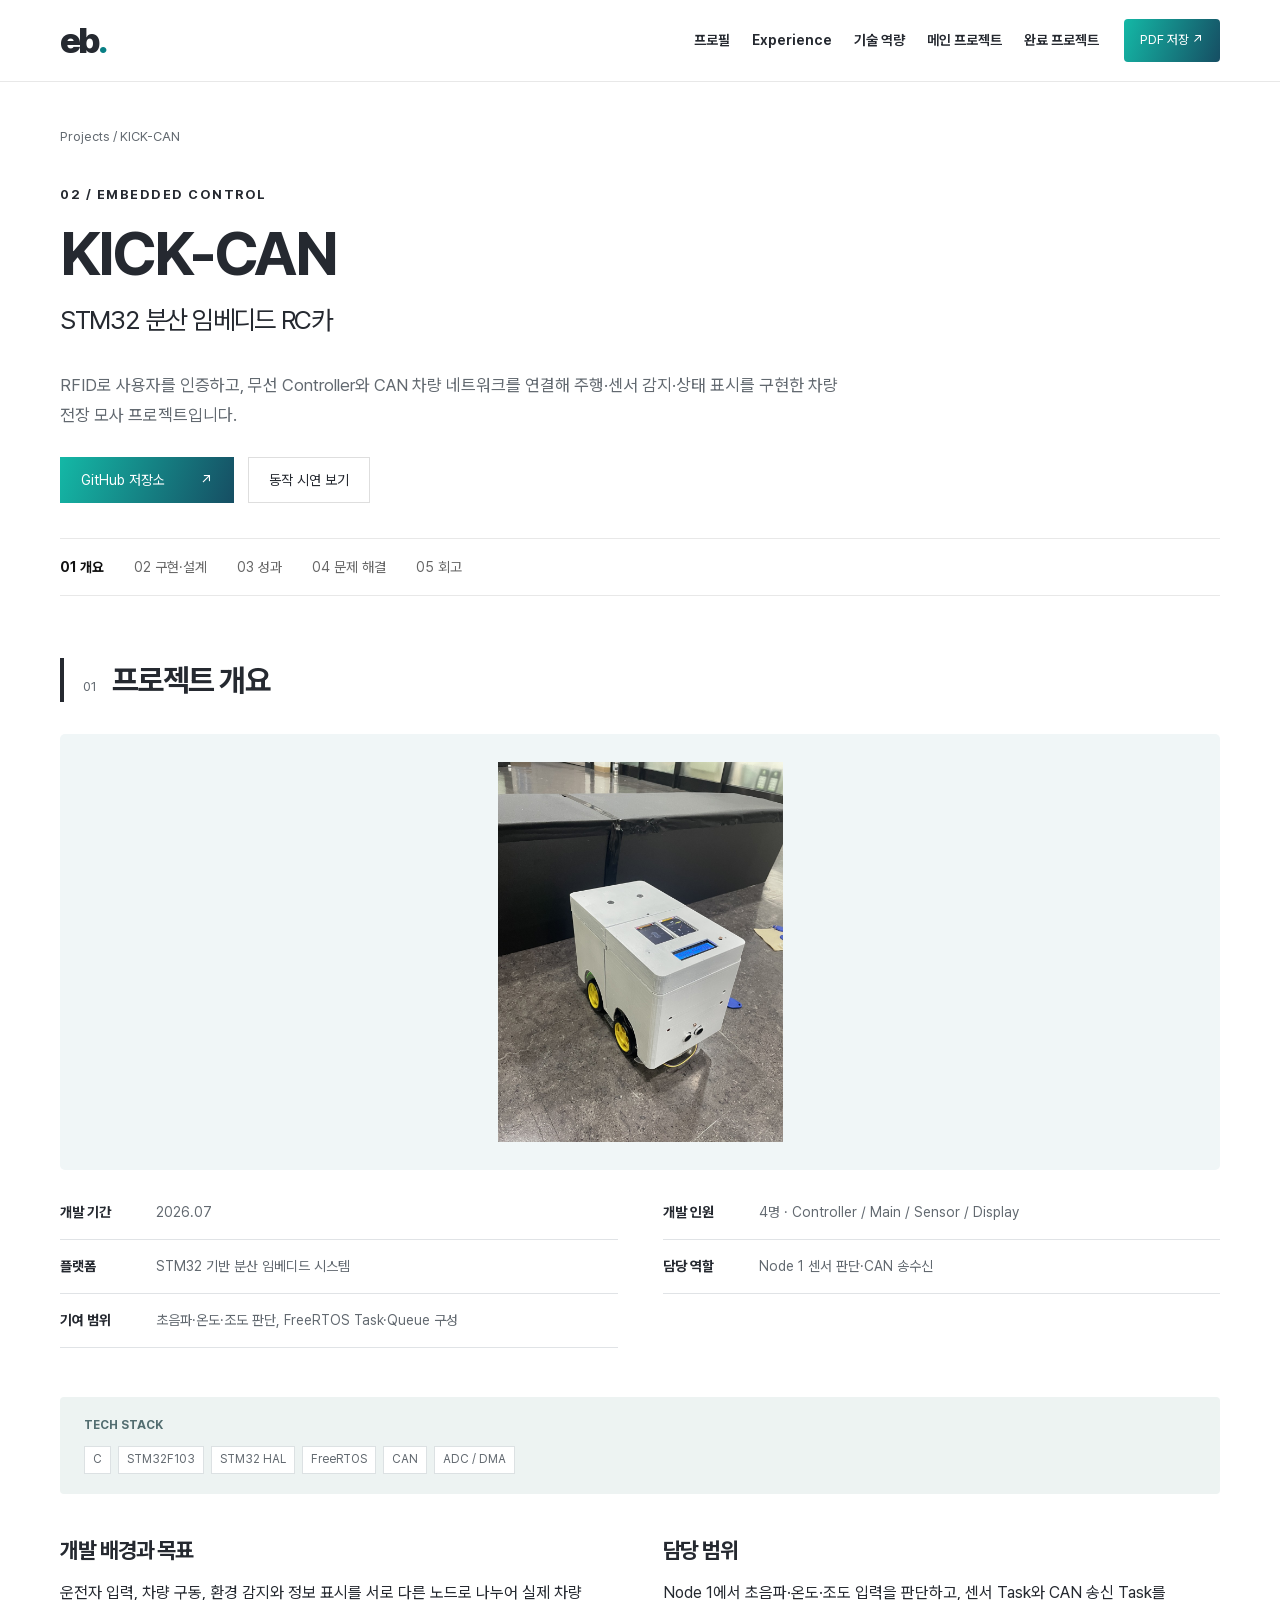
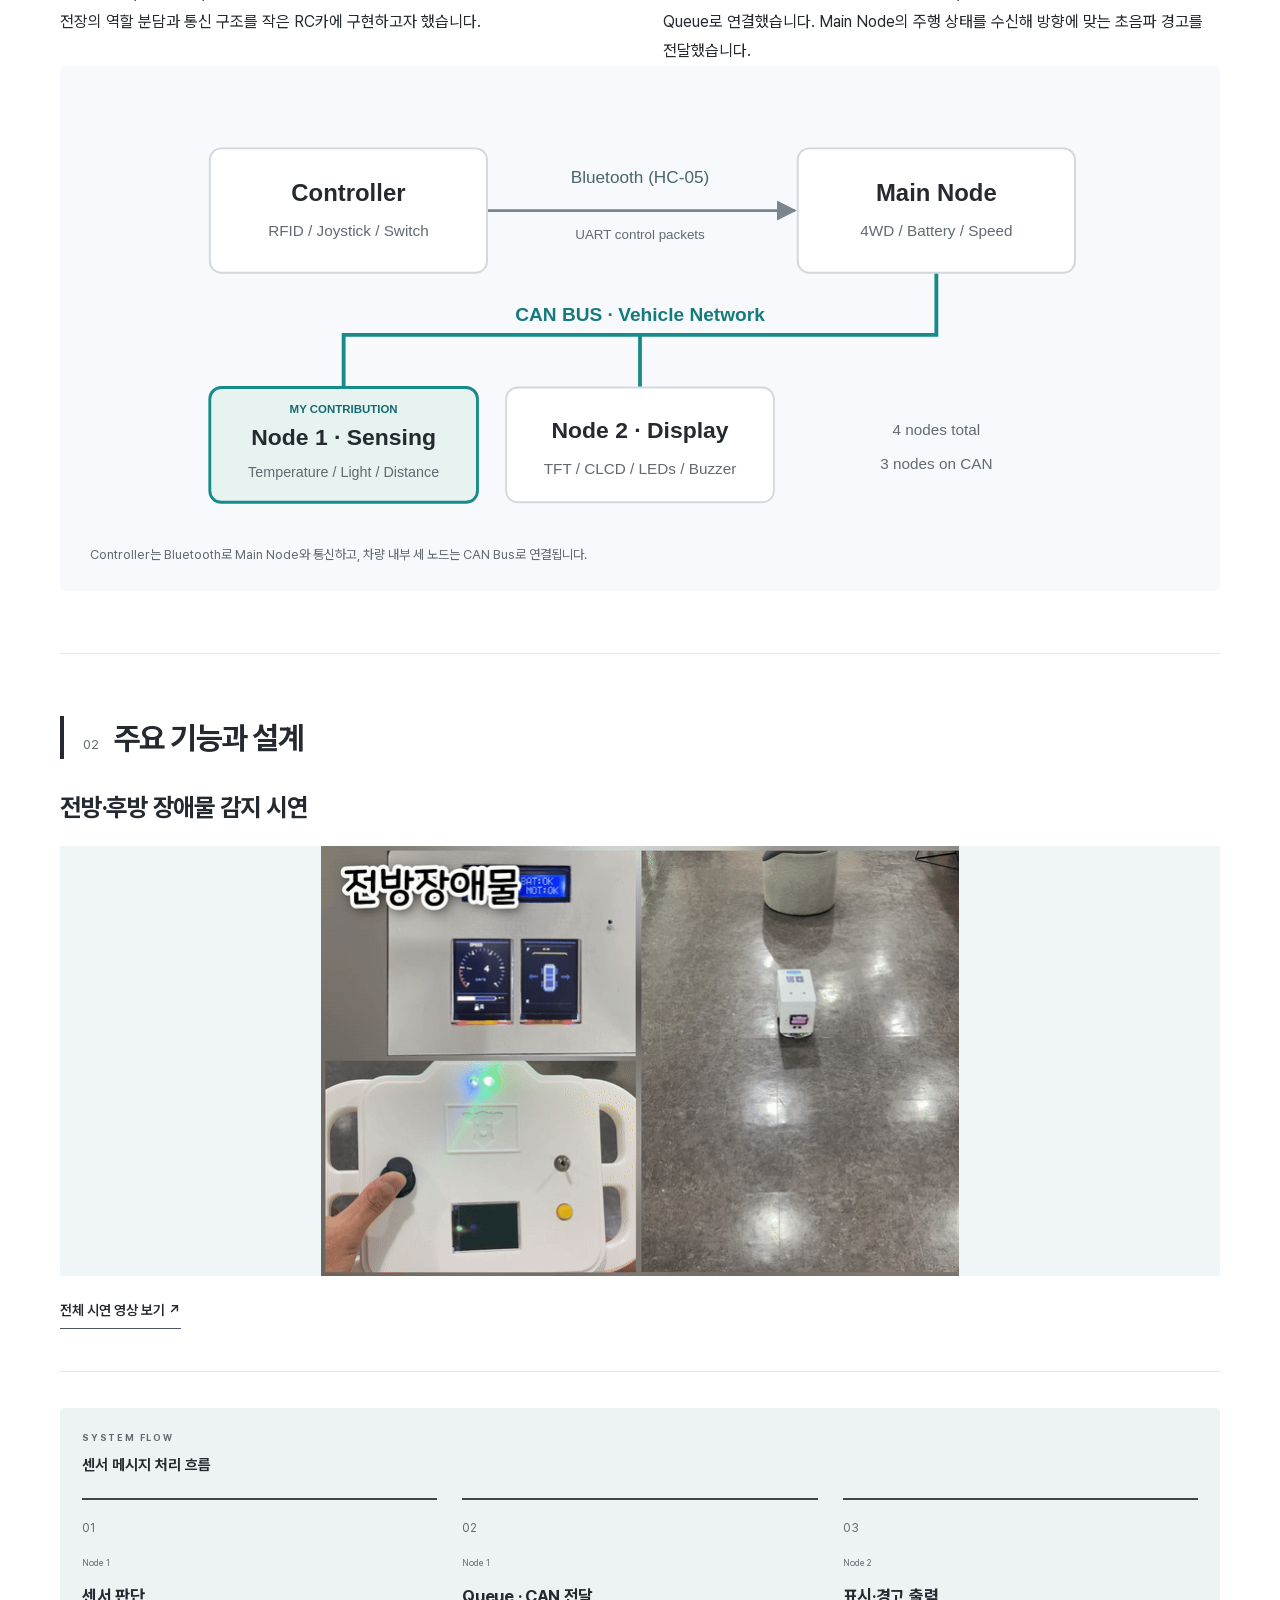
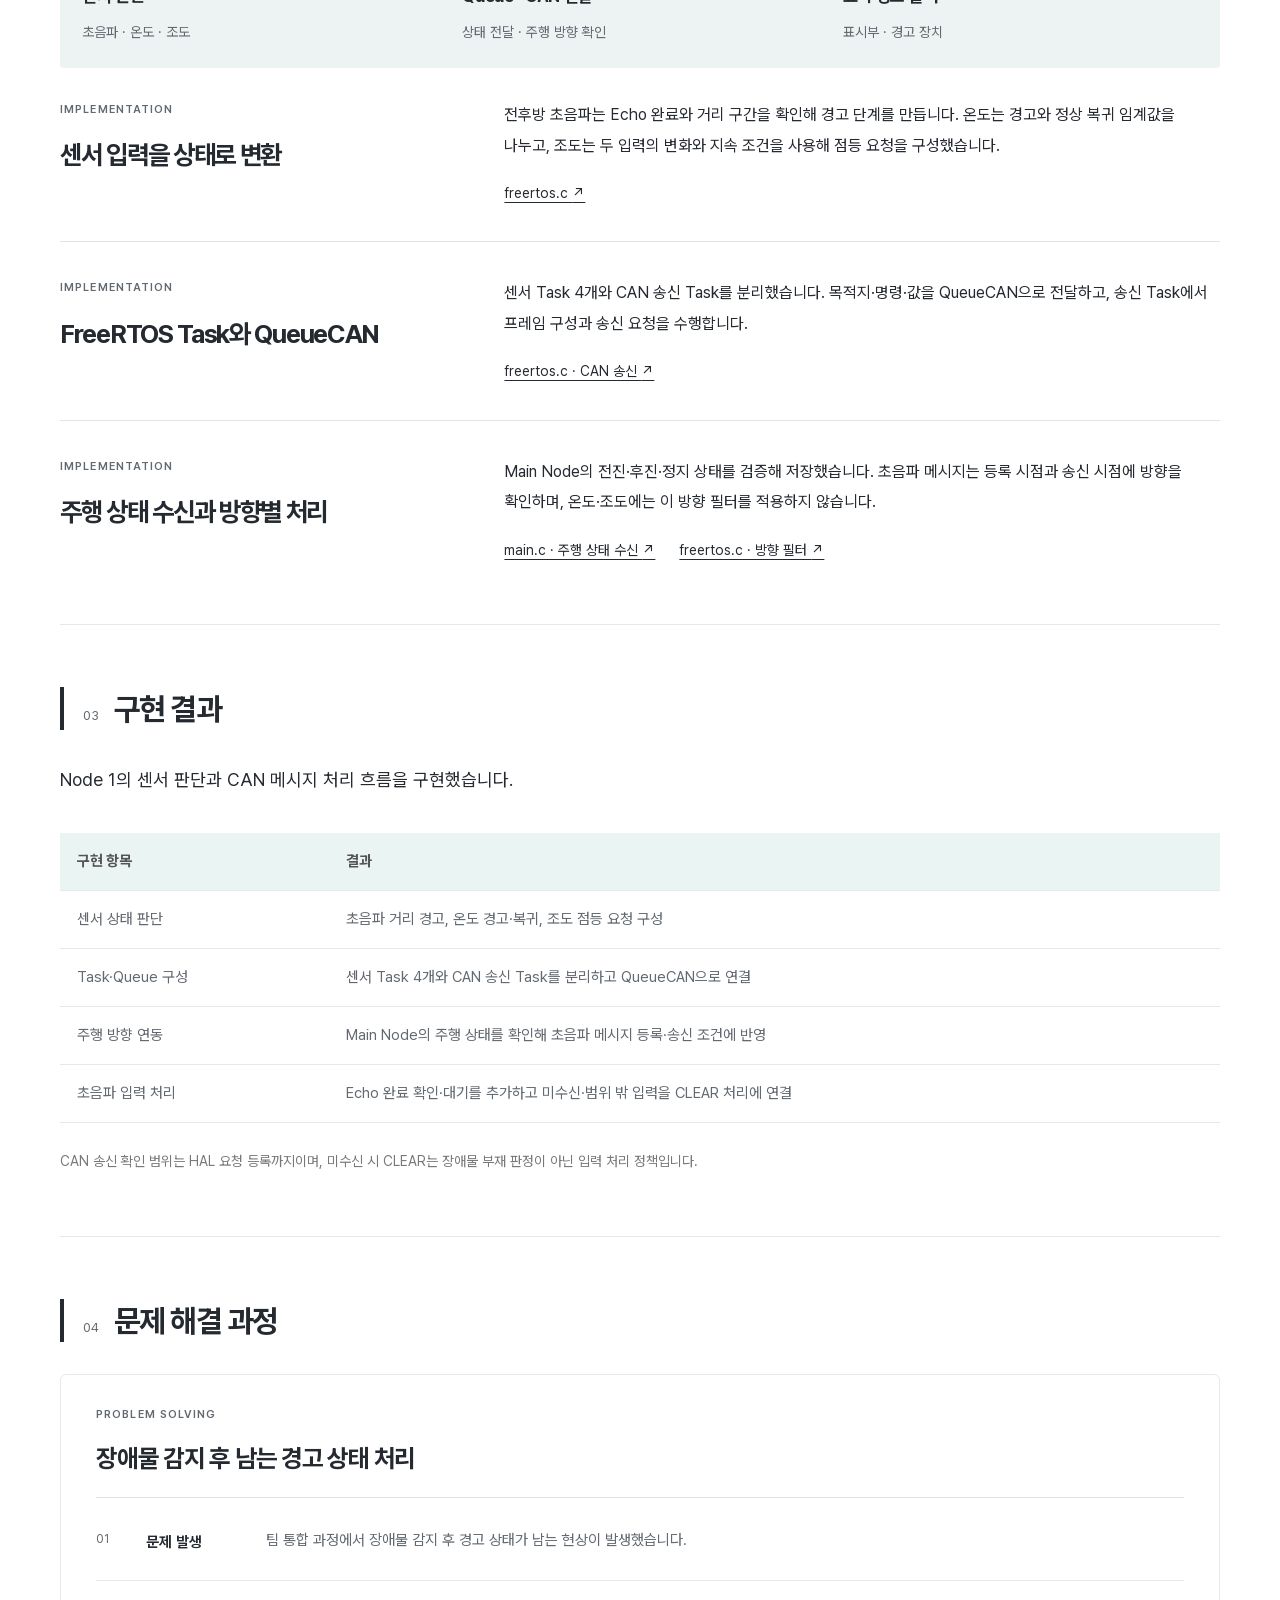
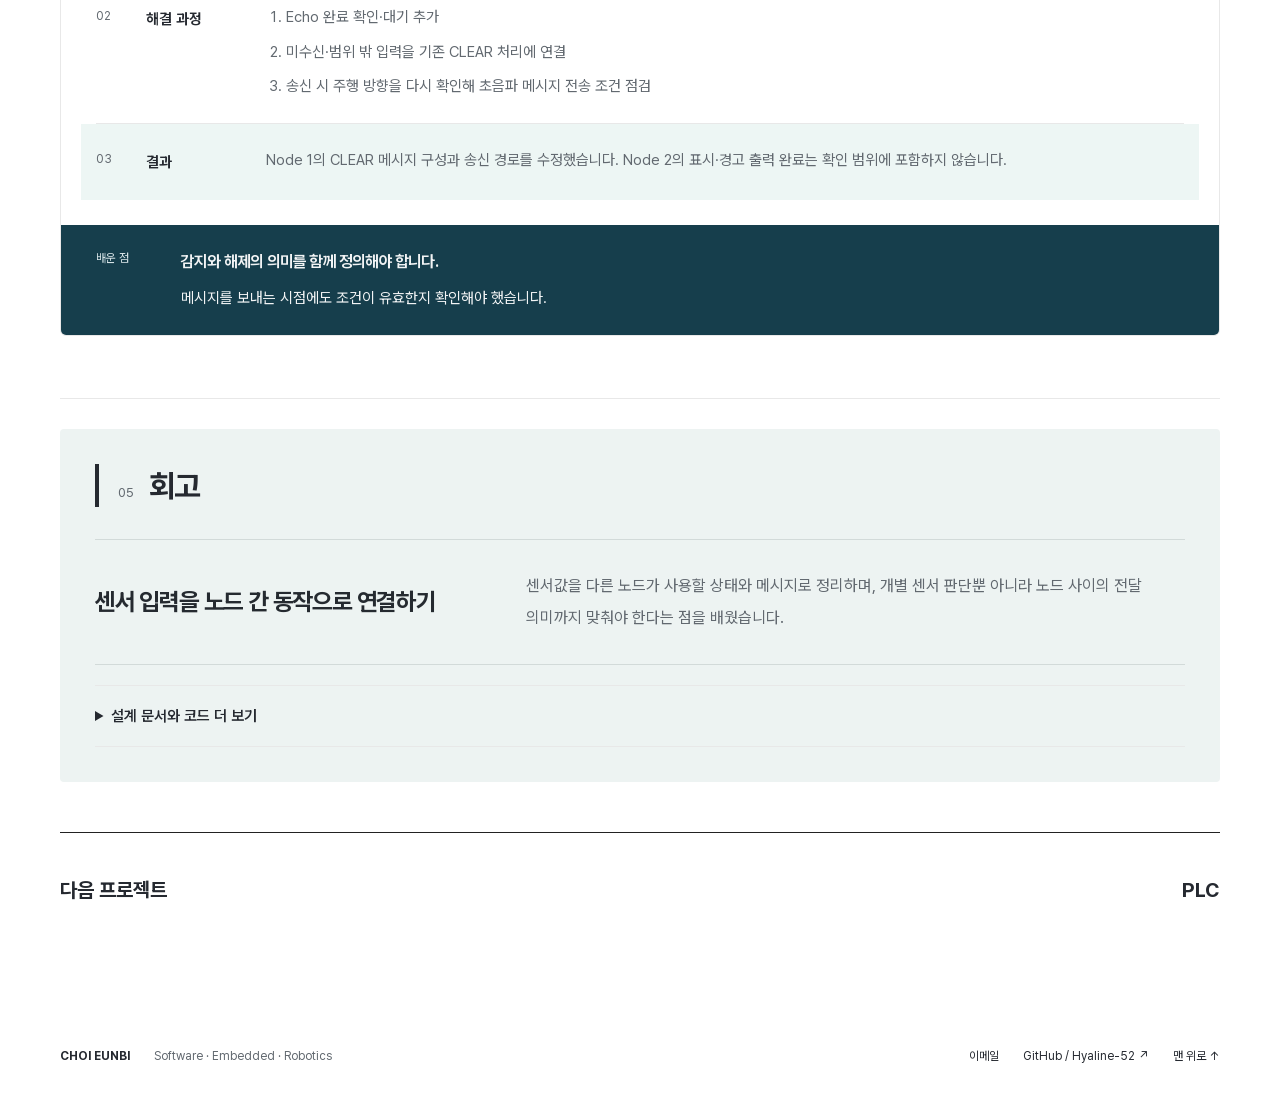
==== commit a2c7f52a: "Publish finalized portfolio website and five-page PDF" ====
--- a/kickcan.html
+++ b/kickcan.html
@@ -1,12 +1 @@
-<!doctype html><html lang="ko"><head><meta charset="utf-8"><meta name="viewport" content="width=device-width,initial-scale=1"><meta name="description" content="KickCAN STM32 Node 1 센서 처리와 FreeRTOS Queue·CAN 통신 구현. 담당 코드 변경과 팀 통합 검증 범위를 구분합니다."><title>KickCAN · 최은비 포트폴리오</title><link rel="icon" href="assets/favicon.svg"><link rel="stylesheet" href="style.css"><link rel="stylesheet" href="poco.css"><link rel="stylesheet" href="kickcan.css"><link rel="stylesheet" href="theme-a.css"><script src="tech-badges.js" defer></script><link rel="stylesheet" href="fonts.css"><link rel="stylesheet" href="typography.css"></head><body class="detail-page "><a class="skip" href="#main">본문으로 이동</a><header class="site-header"><nav aria-label="주 메뉴"><a href="index.html#about">소개</a><a href="index.html#skills">기술 경험</a><a href="index.html#projects" aria-current="location">프로젝트</a><a href="index.html#history">이력</a></nav><a class="pdf-button" href="print.html" target="_blank" rel="noopener">PDF 저장 ↗</a></header>
-<main id="main"><section class="poco-hero"><a class="back-link" href="index.html#kickcan">← 프로젝트 목록</a><span class="eyebrow">PROJECT / KickCAN</span><h1>센서 입력을 상태로,<br>상태를 CAN 메시지로</h1><p class="lead">STM32 Node 1에서 센서를 판단하고,<br>FreeRTOS Task와 Queue를 통해 차량의 표시·경고 노드로 전달했습니다.</p><div class="hero-meta"><span>4인 팀</span><span>2026.07 · 발표자료 개발 일정 기준</span><span>Node 1 · 담당 파트</span></div><p class="small">Git에는 2026.08까지 수정 기록이 있습니다. 실제 종료·발표일과 개발 일정은 구분합니다.</p><div class="repo-links"><a href="https://github.com/kick-can/Node_1" target="_blank" rel="noopener">Node 1 코드 저장소 ↗</a><a href="#references">개인 수정 코드·커밋 ↓</a></div></section>
-<nav class="section-nav" aria-label="KickCAN 페이지 목차"><a href="#overview">개요·역할</a><a href="#system">시스템 구조</a><a href="#sensors">센서·Task</a><a href="#drive">주행 상태</a><a href="#clear">CLEAR 대응</a><a href="#verification">검증·코드</a></nav>
-<section id="overview"><div class="section-head"><span class="eyebrow">01 / OVERVIEW & CONTRIBUTION</span><h2>차량의 입력·구동·감지·출력을<br>여러 제어기에 분담했습니다.</h2><p>팀 전체는 운전자 입력으로 RC카를 구동하고 주변 환경을 표시·경고하는 시스템을 구성했습니다.</p></div><div class="phase-pair"><div><figure class="project-figure vehicle"><a href="assets/kickcan-vehicle.jpg" target="_blank" rel="noopener"><img src="assets/kickcan-vehicle.jpg" alt="KickCAN 팀 RC카 · 팀 촬영 원본의 위치정보 제거 사본. Node 1 단독 제작 또는 성능 검증의 근거가 아닙니다." loading="lazy"></a><figcaption>KickCAN 팀 RC카 · 팀 촬영 원본의 위치정보 제거 사본. Node 1 단독 제작 또는 성능 검증의 근거가 아닙니다.</figcaption></figure><div class="personal"><b>담당 역할</b>초음파·온도·조도 판단, 센서별 Task와 QueueCAN, 주행 상태 수신 검증, CAN 송신과 CLEAR 처리 수정</div><p>센서 판단과 CAN 송신을 분리하고, 상태 변화·주행 조건에 맞춰 메시지를 전달하도록 구현·수정했습니다.</p><p class="small">STM32F103RBT6 · C · FreeRTOS/CMSIS-RTOS · STM32 HAL · ADC/DMA · 타이머 입력 캡처 · Classic bxCAN. 자동 생성 코드·HAL·RTOS 전체의 직접 작성과 구분합니다.</p></div><div class="team-roles"><article><span class="label">CONTROLLER · 신동민</span><h3>운전자 입력과 무선 명령</h3><p>RFID 인증, 조이스틱·스위치 입력, Bluetooth 송신</p></article><article><span class="label">MAIN NODE · 이정훈</span><h3>차량 구동과 상태 공유</h3><p>무선 명령 처리, 차량 구동, 주행 상태 전달</p></article><article class="own-role"><span class="label">NODE 1 · 최은비 / 담당 파트</span><h3>센서 판단과 통신 처리</h3><p>초음파·온도·조도, Task·Queue, CAN 송수신</p></article><article><span class="label">NODE 2 · 최세은</span><h3>표시·조명·경고 출력</h3><p>수신 상태를 TFT·조명·경고음으로 표현</p></article></div></div></section>
-<section id="system"><div class="section-head"><span class="eyebrow">02 / SYSTEM ARCHITECTURE</span><h2>공유 버스와 메시지 방향을<br>서로 다른 도식으로 봅니다.</h2></div><div class="architecture-panel"><div class="diagram-caption"><b>연결 구조 · 공통 CAN 버스</b><span>물리적 공유 관계 요약 · 실제 상세 배선도 아님</span></div><div class="bus-diagram"><div class="controller-node">Controller<small>입력·인증</small></div><div class="bluetooth">Bluetooth ↕</div><div class="bus-nodes"><div class="node">Main Node<small>차량 구동</small></div><div class="node personal-node">Node 1<small>담당 · 센서 처리</small></div><div class="node">Node 2<small>표시·경고</small></div></div><div class="bus-line"></div><p class="bus-label">공통 CAN 버스 · 세 노드가 같은 버스에 연결</p></div><p class="diagram-note">Main Node → Node 1 → Node 2 순서의 직렬 물리 배선이 아닙니다. 배선 길이·종단저항·트랜시버 배치는 이 도식에서 표현하지 않습니다.</p></div><div class="architecture-panel logical"><div class="diagram-caption"><b>논리적 메시지 흐름</b><span>화살표는 공유 버스 위의 메시지 목적지</span></div><div class="message-row"><b>Main Node</b><span>주행 상태 →</span><b class="own-text">Node 1</b></div><div class="message-row"><b class="own-text">Node 1</b><span>센서·경고 상태 →</span><b>Node 2</b></div><p class="diagram-note">Main Node의 차량 구동과 Node 2의 출력 구현은 타 파트 담당입니다.</p></div></section>
-<section id="sensors"><div class="section-head"><span class="eyebrow">03 / SENSOR TASKS & QUEUE</span><h2>센서별 판단을 나누고,<br>CAN 송신 경로는 한곳에 모았습니다.</h2></div><div class="implementation-list"><article><span class="number">01</span><div><h3>초음파 · 거리 단계와 Echo 완료 확인</h3><p><code>StartTaskHC1 / StartTaskHC2</code>에서 Trig 발생 후 타이머 입력 캡처로 계산한 거리와 완료 플래그를 읽습니다. 1–10cm, 11–20cm, 21–30cm 경고 단계와 CLEAR로 구분하고, 해당 방향 주행 진입 또는 단계 변화 때 Queue에 전달합니다.</p><p class="small">Echo 미수신·유효범위 밖 입력도 코드에서는 CLEAR로 처리합니다. 실제 장애물 부재를 검증한 결과가 아닙니다.</p></div></article><article><span class="number">02</span><div><h3>온도 · 경고와 복귀 임계값 분리</h3><p><code>StartTaskTP</code>에서 ADC 입력을 온도로 변환합니다. 확인한 고정 원격 버전은 30°C 이상 경고, 25°C 이하 정상 복귀로 판단하고 상태 변경 시 메시지를 구성합니다.</p><p class="small">임계값은 코드 설정이며 온도 정확도·시험 성능이 아닙니다.</p></div></article><article><span class="number">03</span><div><h3>조도 · 두 입력의 변화와 지속 조건</h3><p><code>StartTaskLD</code>에서 전방·상부 조도의 raw·필터값과 변화량을 비교합니다. 전방 급감은 빠른 점등, 두 입력의 어두워짐은 완만한 점등을 요청합니다. 지속 카운터로 짧은 변화를 구분하고 두 입력이 밝게 유지되면 소등을 요청합니다.</p><p class="small">상태 변경 시 Queue에 전달합니다. Node 1은 요청 값을 생성하며 실제 조명 출력은 Node 2 담당입니다.</p></div></article></div>
-<div class="architecture-panel"><div class="diagram-caption"><b>Node 1 내부 · 주 데이터 전달</b><span>담당 소스 기준 · 논리적 처리 흐름</span></div><div class="pipeline"><div class="node">센서 입력<small>초음파 · 온도 · 조도</small></div><span class="connector" aria-hidden="true">→</span><div class="node">센서별 Task<small>상태·변화 판단</small></div><span class="connector" aria-hidden="true">→</span><div class="node personal-node">QueueCAN<small>목적지 · Command · Value</small></div><span class="connector" aria-hidden="true">→</span><div class="node">TaskCAN<small>프레임 구성 · CAN 송신</small></div><span class="connector" aria-hidden="true">→</span><div class="node">Node 2<small>타 파트 · 수신·출력</small></div></div><p class="diagram-note">센서 태스크는 <code>xQueueSend()</code>, 송신 태스크는 <code>xQueueReceive(..., portMAX_DELAY)</code>를 사용합니다. Queue의 16개 메시지 용량은 시험 횟수나 처리 성능이 아닙니다.</p></div><div class="feature-split"><article><h3>전용 송신 태스크의 역할</h3><p>Queue 수신 후 목적지 ID 유효 범위와 초음파 방향 조건을 확인합니다. payload를 초기화하고 빈 mailbox를 기다린 뒤 <code>HAL_CAN_AddTxMessage()</code>를 호출합니다.</p><p class="small">센서 판단 함수에서 CAN을 직접 송신하는 구조가 아닙니다. HAL 호출 성공이 Node 2 수신·출력 완료를 보장하지 않습니다.</p></article><article><h3>프레임에 담는 값</h3><div class="frame-fields"><div><b>Standard ID</b><span>0x003 · Node 2</span></div><div><b>Data[0]</b><span>Command</span></div><div><b>Data[1]</b><span>Value</span></div><div><b>Data[2..7]</b><span>0 padding</span></div></div><p class="small">Standard 11-bit Data Frame · DLC 8. ID를 논리 목적지로 사용하는 프로젝트 규약이며 CAN 자체의 목적지 강제 기능은 아닙니다.</p></article></div></section>
-<section id="drive"><div class="section-head"><span class="eyebrow">04 / DRIVE STATE & TRANSMISSION</span><h2>주행 상태는 별도로 수신하고,<br>초음파 송신 방향에만 참조합니다.</h2></div><div class="architecture-panel"><div class="chain"><div class="node">Main Node<small>주행 상태 명령 60</small></div><span class="connector" aria-hidden="true">→</span><div class="node personal-node">CAN 수신 콜백<small>프레임·목적지·길이·값 검사</small></div><span class="connector" aria-hidden="true">→</span><div class="node personal-node">g_drive_state<small>전진 / 후진 / 정지 저장</small></div></div><div class="reference-use"><b>상태 참조 · 초음파에만 적용</b><p>센서 Task: 방향 주행 진입·거리 단계 변화 판단</p><p>TaskCAN: Queue에서 꺼낸 시점에 방향 재확인</p></div><p class="diagram-note">실선 화살표는 수신 데이터 흐름입니다. 점선 영역은 저장된 상태를 참조하는 처리 관계이며 CAN 데이터 전달선이 아닙니다.</p></div><div class="state-grid"><article><span class="number">0</span><h3>전진</h3><code>DRIVE_STATE_FORWARD</code><p>전방 초음파 메시지 허용</p></article><article><span class="number">1</span><h3>후진</h3><code>DRIVE_STATE_BACKWARD</code><p>후방 초음파 메시지 허용</p></article><article><span class="number">2</span><h3>정지</h3><code>DRIVE_STATE_STOP</code><p>양쪽 초음파 메시지 제외</p></article></div><p>수신 콜백은 CAN1·Standard Data Frame·목적지 <code>0x002</code>·최소 2바이트·명령 60을 확인합니다. 정의되지 않은 값은 기존 상태를 유지합니다. 콜백에서 센서 판단·Queue 등록·UART 출력은 하지 않습니다.</p><aside class="scope-note"><h3>Queue 등록 뒤에도 방향은 바뀔 수 있습니다.</h3><p>송신 시 불일치 초음파 메시지를 제외합니다. 이 필터는 CLEAR를 포함한 초음파 명령 전체에 적용됩니다. 온도·조도에는 적용하지 않으며, 정지·방향 전환 때 반대편 CLEAR가 항상 전달되거나 경고가 자동 해제된다는 의미는 아닙니다.</p></aside><div class="message-specs"><article><h3>온도 · 110</h3><p>0 정상 / 1 경고</p><small>상태 변경 · 방향 필터 없음</small></article><article><h3>조도 · 112</h3><p>0 소등 / 1 완만한 점등 / 2 빠른 점등</p><small>상태 변경 · 방향 필터 없음</small></article><article><h3>전방 초음파 · 113</h3><p>0 CLEAR / 1·2·3 경고 단계</p><small>전진 진입 또는 상태 변경 · 송신 시 전진 확인</small></article><article><h3>후방 초음파 · 115</h3><p>0 CLEAR / 1·2·3 경고 단계</p><small>후진 진입 또는 상태 변경 · 송신 시 후진 확인</small></article></div><p class="small">Command 번호는 10진수이며 확인한 고정 버전 기준입니다.</p></section>
-<section id="clear"><div class="section-head"><span class="eyebrow">05 / TROUBLESHOOTING</span><h2>경고 상태 잔류와<br>CLEAR 메시지 대응</h2><p>팀 통합 문제 기록과 Node 1 송신 코드 변경을 연결하되 최종 해결 완료로 표현하지 않습니다.</p></div><div class="trouble-grid"><article><span class="label">문제 · 팀 통합 기록</span><h3>감지 메시지만으로 남는 경고</h3><p>발표자료에는 장애물 감지 메시지만 처리하면 경고가 남는 문제가 기록되어 있습니다. 명령·길이·바이트 순서·상태 의미를 맞추고 CLEAR에 따른 해제 처리가 필요한 사례입니다.</p></article><article><span class="label">담당 수정 · NODE 1</span><h3>Echo 확인·CLEAR 구성·방향 필터</h3><p>Echo 완료 플래그 초기화와 최대 대기 조건을 두고, 미수신·범위 밖 입력은 CLEAR로 처리하도록 수정했습니다. 전후방 명령의 Value=0을 QueueCAN으로 전달하고 송신 직전 방향을 재확인합니다.</p></article><article class="limited"><span class="label">타 파트 · NODE 2</span><h3>수신 의미에 맞춘 출력 해제</h3><p>경고선·색상·경고음 해제는 Node 2 수신·출력 측 담당 범위입니다. Node 1 코드 수정만으로 실제 출력 해제까지 검증했다고 판단하지 않습니다.</p></article></div><aside class="scope-note"><h3>확인한 것은 송신 측 변경과 전달 경로입니다.</h3><p>최종 경고 해제, 방향 전환·정지 시 동작과 반복 시험 결과는 확인 필요입니다. Echo 미수신을 유일한 근본 원인으로 단정하지 않으며 CLEAR를 실제 장애물 부재의 증거로 사용하지 않습니다.</p></aside></section>
-<section id="verification"><div class="section-head"><span class="eyebrow">06 / VERIFICATION & LIMITS</span><h2>코드 근거와 실제 시험 결과를<br>분리해 기록합니다.</h2></div><div class="verification-intro"><div><h3>확인한 구현</h3><p>Node 1 담당 기록과 <code>freertos.c</code>·<code>main.c</code> 개인 수정 이력이 대응합니다. 센서 판단·Queue·송신, 주행 상태 수신과 CLEAR 처리 경로를 확인했습니다.</p></div><div><h3>남은 통합 검증</h3><p>센서 정확도·CAN 지연·전달 성공률·경고 해제 반복 시험과 개인별 배선·실물 시험 수행 범위는 확인 필요입니다. 테스트 문서의 24개 항목은 시나리오이며 24회 시험·합격이 아닙니다.</p></div></div><p class="small">코드 임계값·대기 시간은 측정 성능이 아닙니다. 이 페이지 제작에서는 빌드·플래시·새 시험을 수행하지 않았습니다. 발표 사례와 수정 커밋의 정확한 작업 순서, 실제 개발·제출 버전은 별도 확인 대상입니다.</p></section>
-<section id="references"><div class="section-head"><span class="eyebrow">07 / CODE & REFERENCES</span><h2>Node 1의 구현과 변경 근거</h2><p>아래 소스는 문서에서 확인한 고정 버전입니다. 현재 기본 브랜치나 실제 제출본과 동일하다는 의미는 아닙니다.</p></div><div class="reference-grid"><article><h3>코드 탐색</h3><ul><li><a href="https://github.com/kick-can/Node_1" target="_blank" rel="noopener">Node 1 코드 저장소 ↗</a></li><li><a href="https://github.com/kick-can/Node_1/blob/5ee8840ffca9cf4fd525881378dd5debe1f4fd71/Core/Inc/main.h#L50-L76" target="_blank" rel="noopener">Core/Inc/main.h · DriveState_t 정의 ↗</a></li><li><a href="https://github.com/kick-can/Node_1/blob/5ee8840ffca9cf4fd525881378dd5debe1f4fd71/Core/Src/freertos.c" target="_blank" rel="noopener">Core/Src/freertos.c · 센서 Task / Queue / CAN 송신 ↗</a></li><li><a href="https://github.com/kick-can/Node_1/blob/5ee8840ffca9cf4fd525881378dd5debe1f4fd71/Core/Src/main.c" target="_blank" rel="noopener">Core/Src/main.c · CAN 수신 / 타이머 캡처 콜백 ↗</a></li><li><a href="https://github.com/kick-can/Node_1/blob/5ee8840ffca9cf4fd525881378dd5debe1f4fd71/KickCan_Node1.ioc" target="_blank" rel="noopener">KickCan_Node1.ioc · MCU·주변장치 설정 ↗</a></li></ul></article><article><h3>확인된 개인 소스 변경</h3><ul><li><a href="https://github.com/kick-can/Node_1/commit/8ab06f53e81897f6ec9fa8b596ff9c63014878d0" target="_blank" rel="noopener">8ab06f5 · Queue 수신 기반 CAN 태스크·프레임·HAL 송신 ↗</a></li><li><a href="https://github.com/kick-can/Node_1/commit/67671a6bf2b76707a059aea96b110f9ecb49862f" target="_blank" rel="noopener">67671a6 · 주행 상태 명령 60 수신·검증·저장 ↗</a></li><li><a href="https://github.com/kick-can/Node_1/commit/3de71c1c165f06a80168c9df3ff572a4e397c643" target="_blank" rel="noopener">3de71c1 · Echo 대기·CLEAR·송신 방향 필터 ↗</a></li></ul><p class="small">개인 변경은 소스 차이를 기준으로 설명합니다. 커밋에 포함된 빌드 산출물이나 타 파트의 구현을 개인 성과로 확대하지 않습니다.</p></article></div><a class="detail-link" href="index.html#kickcan">← 전체 포트폴리오로 돌아가기</a></section>
-</main><footer><span>© 2026 최은비</span><a href="mailto:eunbi52robot@gmail.com">이메일 보내기</a><a href="https://github.com/Hyaline-52" target="_blank" rel="noopener">GitHub ↗</a><span>KickCAN · STM32 Node 1</span></footer></body></html>
+<!doctype html><html lang="ko"><head><meta charset="utf-8"><meta name="viewport" content="width=device-width,initial-scale=1"><meta name="description" content="최은비의 로봇·임베디드 시스템 통합 SW 포트폴리오"><title>KICK-CAN · 최은비 포트폴리오</title><link rel="icon" href="assets/favicon.svg"><link rel="stylesheet" href="fonts.css"><link rel="stylesheet" href="style.css?v=gradient-light-dark-1"><link rel="stylesheet" href="reference-align.css?v=kickcan-batch-88"></head><body id="top" class="portfolio-detail kickcan-detail"><a class="skip" href="#main">본문으로 이동</a><header class="site-header"><a class="wordmark" href="index.html" aria-label="최은비 포트폴리오 홈">eb<span>.</span></a><nav aria-label="주 메뉴"><a href="index.html#about">프로필</a><a href="index.html#journey">Experience</a><a href="index.html#skills">기술 역량</a><a href="index.html#main-project">메인 프로젝트</a><a href="index.html#completed-projects">완료 프로젝트</a></nav><a class="print-button" href="print.html" target="_blank" rel="noopener">PDF 저장 <span aria-hidden="true">↗</span></a></header><main id="main"><section class="detail-hero wrap"><p class="breadcrumb"><a href="index.html#completed-projects">Projects</a> / KICK-CAN</p><p class="eyebrow">02 / EMBEDDED CONTROL</p><h1>KICK-CAN</h1><h2>STM32 분산 임베디드 RC카</h2><p class="lead">RFID로 사용자를 인증하고, 무선 Controller와 CAN 차량 네트워크를 연결해 주행·센서 감지·상태 표시를 구현한 차량 전장 모사 프로젝트입니다.</p><div class="actions kickcan-hero-actions"><a class="button primary" href="https://github.com/Hyaline-52/KickCAN-Node1" target="_blank" rel="noopener noreferrer">GitHub 저장소 <span aria-hidden="true">↗</span></a><a class="button" href="#demo">동작 시연 보기</a></div></section><nav class="section-nav" aria-label="프로젝트 목차"><div class="wrap"><a href="#overview">01 개요</a><a href="#implementation">02 구현·설계</a><a href="#results">03 성과</a><a href="#troubleshooting">04 문제 해결</a><a href="#reflection">05 회고</a></div></nav><div class="wrap detail-content"><section class="detail-section" id="overview"><div class="section-title"><span>01</span><h2>프로젝트 개요</h2></div><figure class="photo "><img src="assets/kickcan-vehicle.jpg" alt="KICK-CAN RC카의 센서와 표시부가 보이는 팀 실물 결과물" loading="lazy"></figure><dl class="poco-facts"><div><dt>개발 기간</dt><dd>2026.07</dd></div><div><dt>개발 인원</dt><dd>4명 · Controller / Main / Sensor / Display</dd></div><div><dt>플랫폼</dt><dd>STM32 기반 분산 임베디드 시스템</dd></div><div><dt>담당 역할</dt><dd>Node 1 센서 판단·CAN 송수신</dd></div><div><dt>기여 범위</dt><dd>초음파·온도·조도 판단, FreeRTOS Task·Queue 구성</dd></div></dl><div class="kick-tech-stack"><h3>TECH STACK</h3><ul class="tags"><li>C</li><li>STM32F103</li><li>STM32 HAL</li><li>FreeRTOS</li><li>CAN</li><li>ADC / DMA</li></ul></div><div class="poco-context"><div><h3>개발 배경과 목표</h3><p>운전자 입력, 차량 구동, 환경 감지와 정보 표시를 서로 다른 노드로 나누어 실제 차량 전장의 역할 분담과 통신 구조를 작은 RC카에 구현하고자 했습니다.</p></div><div><h3>담당 범위</h3><p>Node 1에서 초음파·온도·조도 입력을 판단하고, 센서 Task와 CAN 송신 Task를 Queue로 연결했습니다. Main Node의 주행 상태를 수신해 방향에 맞는 초음파 경고를 전달했습니다.</p></div></div><figure class="kick-network"><a href="assets/kickcan/network-node1.svg?v=64" target="_blank" rel="noopener"><img src="assets/kickcan/network-node1.svg?v=64" alt="Controller와 Main Node는 Bluetooth로 연결되고 Main·Node 1·Node 2는 CAN 버스를 공유하는 구조. Node 1 센서 담당." width="1000" height="460"></a><figcaption>Controller는 Bluetooth로 Main Node와 통신하고, 차량 내부 세 노드는 CAN Bus로 연결됩니다.</figcaption></figure></section><section class="detail-section" id="implementation"><div class="section-title"><span>02</span><h2>주요 기능과 설계</h2></div><div class="poco-demo-block kickcan-demo-block"><h3>전방·후방 장애물 감지 시연</h3><figure class="photo" id="demo" style="scroll-margin-top:170px"><img src="assets/kickcan/obstacle-demo.gif" alt="전방·후방 장애물 시연" loading="lazy" style="display:block;width:100%;height:auto;object-fit:contain"></figure><p class="poco-full-demo"><a href="https://youtu.be/I8Ae-Qf42dc" target="_blank" rel="noopener noreferrer">전체 시연 영상 보기 <span aria-hidden="true">↗</span></a></p></div><div class="kick-implementation-layout"><figure class="flow"><div class="flow-heading"><span>SYSTEM FLOW</span><strong>센서 메시지 처리 흐름</strong></div><ol><li class="owned"><span class="step-no">01</span><div class="step-copy"><small>Node 1</small><strong>센서 판단</strong><span>초음파 · 온도 · 조도</span></div></li><li class="owned"><span class="step-no">02</span><div class="step-copy"><small>Node 1</small><strong>Queue · CAN 전달</strong><span>상태 전달 · 주행 방향 확인</span></div></li><li class=""><span class="step-no">03</span><div class="step-copy"><small>Node 2</small><strong>표시·경고 출력</strong><span>표시부 · 경고 장치</span></div></li></ol></figure><article class="kick-implementation-row"><header><p class="poco-trouble-tech">IMPLEMENTATION</p><h3>센서 입력을 상태로 변환</h3></header><div class="kick-implementation-body"><p>전후방 초음파는 Echo 완료와 거리 구간을 확인해 경고 단계를 만듭니다. 온도는 경고와 정상 복귀 임계값을 나누고, 조도는 두 입력의 변화와 지속 조건을 사용해 점등 요청을 구성했습니다.</p><div class="kick-code-links"><a href="https://github.com/Hyaline-52/KickCAN-Node1/blob/main/Core/Src/freertos.c" target="_blank" rel="noopener noreferrer">freertos.c <span aria-hidden="true">↗</span></a></div></div></article><article class="kick-implementation-row"><header><p class="poco-trouble-tech">IMPLEMENTATION</p><h3>FreeRTOS Task와 QueueCAN</h3></header><div class="kick-implementation-body"><p>센서 Task 4개와 CAN 송신 Task를 분리했습니다. 목적지·명령·값을 QueueCAN으로 전달하고, 송신 Task에서 프레임 구성과 송신 요청을 수행합니다.</p><div class="kick-code-links"><a href="https://github.com/Hyaline-52/KickCAN-Node1/blob/main/Core/Src/freertos.c#L1793" target="_blank" rel="noopener noreferrer">freertos.c · CAN 송신 <span aria-hidden="true">↗</span></a></div></div></article><article class="kick-implementation-row"><header><p class="poco-trouble-tech">IMPLEMENTATION</p><h3>주행 상태 수신과 방향별 처리</h3></header><div class="kick-implementation-body"><p>Main Node의 전진·후진·정지 상태를 검증해 저장했습니다. 초음파 메시지는 등록 시점과 송신 시점에 방향을 확인하며, 온도·조도에는 이 방향 필터를 적용하지 않습니다.</p><div class="kick-code-links"><a href="https://github.com/Hyaline-52/KickCAN-Node1/blob/main/Core/Src/main.c" target="_blank" rel="noopener noreferrer">main.c · 주행 상태 수신 <span aria-hidden="true">↗</span></a> <a href="https://github.com/Hyaline-52/KickCAN-Node1/blob/main/Core/Src/freertos.c#L1857" target="_blank" rel="noopener noreferrer">freertos.c · 방향 필터 <span aria-hidden="true">↗</span></a></div></div></article></div></section><section class="detail-section" id="results"><div class="section-title"><span>03</span><h2>구현 결과</h2></div><p class="kick-results-intro">Node 1의 센서 판단과 CAN 메시지 처리 흐름을 구현했습니다.</p><div class="table-scroll"><table><thead><tr><th scope="col">구현 항목</th><th scope="col">결과</th></tr></thead><tbody><tr><td>센서 상태 판단</td><td>초음파 거리 경고, 온도 경고·복귀, 조도 점등 요청 구성</td></tr><tr><td>Task·Queue 구성</td><td>센서 Task 4개와 CAN 송신 Task를 분리하고 QueueCAN으로 연결</td></tr><tr><td>주행 방향 연동</td><td>Main Node의 주행 상태를 확인해 초음파 메시지 등록·송신 조건에 반영</td></tr><tr><td>초음파 입력 처리</td><td>Echo 완료 확인·대기를 추가하고 미수신·범위 밖 입력을 CLEAR 처리에 연결</td></tr></tbody></table></div><p class="scope-note">CAN 송신 확인 범위는 HAL 요청 등록까지이며, 미수신 시 CLEAR는 장애물 부재 판정이 아닌 입력 처리 정책입니다.</p></section><section class="detail-section" id="troubleshooting"><div class="section-title"><span>04</span><h2>문제 해결 과정</h2></div><article class="case poco-trouble-case kick-trouble-case"><header><p class="poco-trouble-tech">PROBLEM SOLVING</p><h3>장애물 감지 후 남는 경고 상태 처리</h3></header><dl class="trouble-steps"><div><span class="step-index">01</span><dt>문제 발생</dt><dd>팀 통합 과정에서 장애물 감지 후 경고 상태가 남는 현상이 발생했습니다.</dd></div><div><span class="step-index">02</span><dt>해결 과정</dt><dd><ol><li>Echo 완료 확인·대기 추가</li><li>미수신·범위 밖 입력을 기존 CLEAR 처리에 연결</li><li>송신 시 주행 방향을 다시 확인해 초음파 메시지 전송 조건 점검</li></ol></dd></div><div><span class="step-index">03</span><dt>결과</dt><dd>Node 1의 CLEAR 메시지 구성과 송신 경로를 수정했습니다. Node 2의 표시·경고 출력 완료는 확인 범위에 포함하지 않습니다.</dd></div></dl><aside class="lesson"><span>배운 점</span><div><h3>감지와 해제의 의미를 함께 정의해야 합니다.</h3><p>메시지를 보내는 시점에도 조건이 유효한지 확인해야 했습니다.</p></div></aside></article></section><section class="detail-section poco-reflection" id="reflection"><div class="section-title"><span>05</span><h2>회고</h2></div><article class="poco-reflection-row"><h3>센서 입력을 노드 간 동작으로 연결하기</h3><p>센서값을 다른 노드가 사용할 상태와 메시지로 정리하며, 개별 센서 판단뿐 아니라 노드 사이의 전달 의미까지 맞춰야 한다는 점을 배웠습니다.</p></article><details class="kick-reference-links"><summary>설계 문서와 코드 더 보기</summary><div><a href="assets/kickcan/docs/hsi-pinmap.xlsx" download>HSI 핀맵 · XLSX ↓</a><a href="assets/kickcan/docs/icd.xlsx" download>ICD 통신 규약 · XLSX ↓</a><a href="assets/kickcan/docs/functional-spec.xlsx" download>기능 명세 · XLSX ↓</a><a href="https://github.com/Hyaline-52/KickCAN-Node1/blob/main/Core/Src/freertos.c" target="_blank" rel="noopener noreferrer">센서 Task·CAN 송신 코드 ↗</a><a href="https://github.com/Hyaline-52/KickCAN-Node1/blob/main/Core/Src/main.c" target="_blank" rel="noopener noreferrer">CAN 수신·Echo 콜백 코드 ↗</a></div></details></section><a class="next-project" href="plc.html"><span>다음 프로젝트</span><span>PLC</span></a></div></main><footer class="wrap footer kickcan-footer"><a class="kickcan-footer-name" href="index.html">CHOI EUNBI</a><p>Software · Embedded · Robotics</p><nav aria-label="하단 링크"><a href="mailto:eunbi52robot@gmail.com">이메일</a><a href="https://github.com/Hyaline-52" target="_blank" rel="noopener noreferrer">GitHub / Hyaline-52 <span aria-hidden="true">↗</span></a><a href="#top">맨 위로 <span aria-hidden="true">↑</span></a></nav></footer><script src="app.js?v=kickcan-nav-64"></script></body></html>
--- a/style.css
+++ b/style.css
@@ -1,15 +1,65 @@
-/* Approved green theme: page and status tokens are independent. */
-:root{--g-page:#FFFFFF;--g-surface:#FFFFFF;--g-ink:#273C32;--g-muted:#526457;--g-deep:#1A3A2E;--g-link:#315342;--g-line:#D8E3CD;--g-panel:#EEF5E8;--g-accent:#C1E799;--g-owned-bg:#EEF5E8;--g-owned-ink:#315342;--g-owned-line:#315342;--g-confirmed-bg:#E3EDE5;--g-confirmed-ink:#1A3A2E;--g-confirmed-line:#315342;--g-ongoing-bg:#F5F6F2;--g-ongoing-ink:#315342;--g-ongoing-line:#71856C;--g-unverified-bg:#FFFFFF;--g-unverified-ink:#526457;--g-unverified-line:#71856C;}
-:root{--paper:var(--g-page);--ink:var(--g-ink);--muted:var(--g-muted);--blue:var(--g-link);--accent:var(--g-link);--line:var(--g-line);--panel:var(--g-panel);--diagram:var(--g-panel)}*{box-sizing:border-box}html{scroll-behavior:smooth;scroll-padding-top:92px}body{margin:0;background:var(--paper);color:var(--ink);font:16px/1.65 'Malgun Gothic','Apple SD Gothic Neo',sans-serif;word-break:keep-all;overflow-wrap:break-word}a{color:var(--blue);text-underline-offset:4px}button{font:inherit}a,button,summary{touch-action:manipulation}a:focus-visible,button:focus-visible,summary:focus-visible{outline:3px solid var(--accent);outline-offset:4px}.skip{position:fixed;top:-80px;left:20px;z-index:20;background:white;padding:10px}.skip:focus{top:10px}.site-header{position:sticky;top:0;z-index:10;max-width:1320px;margin:auto;padding:18px 58px;background:var(--g-surface);border-bottom:1px solid var(--line);display:flex;align-items:center;gap:24px;justify-content:space-between}nav{display:flex;gap:32px;white-space:nowrap;min-width:0;overflow:auto}nav a{text-decoration:none;color:var(--ink);padding:4px 0;border-bottom:2px solid transparent}nav a[aria-current]{color:var(--accent);border-color:var(--accent)}.pdf-button,button#print-button{background:var(--accent);color:white;text-decoration:none;padding:9px 18px;white-space:nowrap;border:0;font-size:14px}main,body>footer{max-width:1320px;margin:auto;padding:0 58px}section{padding:64px 0;border-bottom:1px solid var(--line)}h1,h2,h3,h4,p{margin:0}p+p{margin-top:12px}h1{font-size:88px;line-height:1.2;letter-spacing:-5px;font-weight:800;margin:8px 0 14px}h2{font-size:36px;line-height:1.3;letter-spacing:-1.2px}h3{font-size:23px;line-height:1.4}h4{font-size:18px;line-height:1.5}.eyebrow,.label{font-size:12px;letter-spacing:1.5px;font-weight:bold;color:var(--blue);display:block}.section-head{margin-bottom:30px}.section-head .eyebrow{margin-bottom:12px}.section-head p{color:var(--muted);margin-top:12px}.hero{padding:48px 0 52px;display:grid;grid-template-columns:264px 1fr;column-gap:52px;row-gap:24px}.portrait{grid-column:1;grid-row:1/3}.placeholder{min-height:148px;border:1px solid var(--line);background:var(--panel);display:flex;align-items:center;justify-content:center;flex-direction:column;gap:8px;color:var(--muted);text-align:center;padding:20px;font-size:15px}.placeholder small{font-size:11px}.profile-photo{height:330px;border-radius:8px;background:var(--diagram)}.role{font-size:22px;margin-top:8px}.fields{color:var(--blue);font-size:15px}.intro{grid-column:2}.lead{font-size:19px;line-height:1.75;max-width:740px}.brief{display:grid;grid-template-columns:1fr 1fr;gap:24px;margin-top:24px}.brief strong{font-size:15px;display:block;margin:6px 0}.brief p{font-size:13px;color:var(--muted)}.contacts{display:flex;gap:10px;grid-column:1}.contacts a,.contacts button,.project-button{border:1px solid var(--line);height:44px;display:flex;align-items:center;justify-content:center;font-size:14px;text-decoration:none;background:white;padding:0 14px;flex:1}.contacts button:disabled{color:var(--muted)}.project-button{grid-column:2;width:170px;border-color:var(--accent);color:var(--accent)}.skills-grid{display:grid;grid-template-columns:repeat(3,1fr);gap:32px}.skills-grid article{border-top:2px solid var(--blue);padding-top:18px}.number{font-size:32px;color:var(--accent);display:block;margin-bottom:12px}.skills-grid h3{font-size:20px}.tech{font-size:13px;color:var(--blue);margin:10px 0 14px}.skills-grid p:last-child{font-size:15px}.collaboration{font-size:13px;color:var(--muted);border-top:1px solid var(--line);margin-top:28px;padding-top:16px}.featured{border:1px solid var(--line)}.featured>header{background:var(--ink);color:white;padding:28px 32px;display:flex;justify-content:space-between;align-items:center}.featured header .eyebrow{color:var(--g-line)}.featured header h3{font-size:38px;margin:4px 0}.featured header p{font-size:16px}.status{font-size:13px;border:1px solid var(--g-ongoing-line);padding:5px 12px}.featured-body{padding:28px 32px}.metadata{font-size:12px;color:var(--muted);margin-bottom:20px}.featured-grid{display:grid;grid-template-columns:1fr 1.12fr;gap:34px}.featured-grid h4{margin-bottom:12px}.featured-grid .placeholder{margin-top:20px}.architecture{background:var(--diagram);padding:22px 18px}.flow{display:grid;grid-template-columns:1fr 20px 1.25fr 20px 1fr;align-items:center;margin:22px 0 18px;gap:5px}.flow>div{background:white;border:1px solid var(--line);padding:14px 5px;text-align:center;font-weight:bold;font-size:14px;position:relative}.flow small{display:block;color:var(--muted);font-size:11px;font-weight:normal;margin-top:8px}.flow>span{text-align:center}.flow .owned{border:2px solid var(--accent)}.badge{position:absolute;top:-14px;left:50%;transform:translateX(-50%);color:white;background:var(--accent);font-size:10px;padding:0 8px}.flow-note{border-top:1px solid var(--line);padding-top:14px;font-size:13px}.architecture>small{font-size:11px;display:block;margin-top:10px;color:var(--muted)}.scope{margin-top:18px;font-size:14px;color:var(--muted)}.verification{display:grid;grid-template-columns:1fr 1fr;gap:20px;margin-top:28px}.verification>div{padding:22px}.confirmed{background:var(--g-confirmed-bg)}.pending{background:var(--g-unverified-bg)}.verification h4{font-size:16px}.verification ol{padding-left:24px;margin:16px 0 0}.verification li{padding-left:4px;font-size:14px;margin:10px 0}.small{font-size:12px;color:var(--muted)}.projects-grid{display:grid;grid-template-columns:repeat(3,1fr);gap:26px;margin-top:36px}.project{border-top:2px solid var(--ink);padding-top:16px;min-width:0}.project-content{padding:18px 0}.project h3{font-size:30px;margin:8px 0}.project h4{font-size:16px;margin-bottom:14px}.project p{font-size:14px}.project .label{font-size:11px;letter-spacing:.4px}.personal{margin:16px 0;border-left:2px solid var(--accent);padding-left:12px}.personal b{display:block;color:var(--accent);font-size:12px}.project .metadata{font-size:11px}.project-links{display:flex;flex-wrap:wrap;gap:8px 16px;font-size:12px;margin:14px 0}details{border-top:1px solid var(--line);margin-top:20px}summary{cursor:pointer;padding:12px 0;color:var(--blue);font-size:14px}.detail-body{padding:8px 0}.detail-body p{font-size:13px}.result{background:var(--panel);padding:14px}.cases article{display:grid;grid-template-columns:270px 1fr;gap:48px;padding:28px 0;border-top:1px solid var(--line)}.cases h3{font-size:22px;margin:8px 0 12px}.cases a{font-size:12px}.cases dl{margin:0;display:grid;grid-template-columns:42px 1fr;gap:14px 20px}.cases dt{font-size:12px;color:var(--accent);font-weight:bold}.cases dd{margin:0;font-size:15px}.history-grid{display:grid;grid-template-columns:1.15fr 1fr;gap:64px}.timeline>div{display:grid;grid-template-columns:145px 1fr;gap:20px;padding:20px 0;border-bottom:1px solid var(--line)}.timeline time{font-size:12px;color:var(--blue)}.timeline h4{font-size:16px}.timeline p{font-size:13px;color:var(--muted);margin-top:5px}.spaced{margin-top:32px}.honors{padding-left:18px;font-size:14px}.honors li{margin:10px 0}.closing{margin-top:48px;padding-top:30px;border-top:1px solid var(--line);max-width:800px}.closing h3{font-size:28px;margin:12px 0}.closing p{color:var(--muted);margin-bottom:18px}body>footer{display:flex;justify-content:space-between;gap:20px;padding-top:26px;padding-bottom:32px;font-size:12px;color:var(--muted)}
-@media(max-width:1000px){.site-header{padding:16px 30px}main,body>footer{padding-left:30px;padding-right:30px}.hero{grid-template-columns:210px 1fr;gap:26px}.profile-photo{height:290px}h1{font-size:72px}.lead{font-size:17px}.brief{gap:16px}.skills-grid{gap:20px}.featured-grid{grid-template-columns:1fr}.projects-grid{gap:20px}.history-grid{gap:30px}.timeline>div{grid-template-columns:1fr;gap:6px}.cases article{grid-template-columns:220px 1fr;gap:24px}}
-@media(max-width:600px){body{font-size:14px;line-height:1.65}.site-header{padding:12px 20px;gap:12px}nav{gap:17px}nav a{font-size:12px}.pdf-button{font-size:11px;padding:8px 9px}main,body>footer{padding-left:21px;padding-right:21px}section{padding:42px 0}.hero{padding:36px 0 44px;grid-template-columns:96px 1fr;column-gap:18px;row-gap:22px}.portrait{grid-row:1;grid-column:1}.profile-photo{height:124px;min-height:124px;padding:8px;font-size:12px}.profile-photo small{font-size:9px}.identity{grid-column:2}.identity .eyebrow{font-size:10px}.role{font-size:13px;margin-top:5px}h1{font-size:44px;letter-spacing:-2px;margin:6px 0}.fields{font-size:12px}.intro{grid-column:1/-1}.lead{font-size:16px}.brief{grid-template-columns:1fr;gap:18px;margin-top:22px}.contacts{grid-column:1/-1}.project-button{grid-column:1/-1;width:calc((100% - 10px)/2)}h2{font-size:28px}.section-head{margin-bottom:25px}.skills-grid{grid-template-columns:1fr;gap:24px}.skills-grid article{display:grid;grid-template-columns:42px 1fr;gap:12px}.number{font-size:25px}.skills-grid h3{font-size:18px}.skills-grid p:last-child{font-size:14px}.featured>header{padding:20px}.featured header h3{font-size:30px}.featured header p{font-size:13px}.status{padding:3px 6px;font-size:11px}.featured-body{padding:20px 14px}.featured-grid{gap:22px}.architecture{padding:18px 10px}.flow{grid-template-columns:1fr 13px 1.18fr 13px 1fr;gap:2px}.flow>div{font-size:12px;padding:13px 3px}.flow small{font-size:10px}.flow-note{font-size:12px}.verification{grid-template-columns:1fr;gap:14px}.verification>div{padding:18px}.projects-grid{grid-template-columns:1fr;gap:32px}.project .placeholder{min-height:168px}.cases article{grid-template-columns:1fr;gap:18px}.cases dl{grid-template-columns:30px 1fr;gap:12px}.cases dd{font-size:14px}.history-grid{grid-template-columns:1fr;gap:30px}.timeline>div{grid-template-columns:100px 1fr;gap:12px}.closing h3{font-size:23px}body>footer{flex-wrap:wrap}.section-head p{font-size:13px}}
-@media(prefers-reduced-motion:reduce){html{scroll-behavior:auto}}
+:root{--ink:#252930;--muted:#626970;--accent:#087f85;--line:#e8e8e8;--soft:#f9f9f9;--blue:#164e63}*{box-sizing:border-box}html{scroll-behavior:smooth;scroll-padding-top:110px}body{margin:0;color:var(--ink);background:white;font-family:'Noto Sans KR','Malgun Gothic',sans-serif;font-size:16px;line-height:1.85;word-break:keep-all}h1,h2,h3,h4,p,figure{margin:0}a{color:inherit;text-decoration:none}a:hover{color:var(--accent)}a:focus-visible,button:focus-visible,summary:focus-visible{outline:3px solid #e98c32;outline-offset:5px}button{font:inherit;cursor:pointer}img,video{display:block;max-width:100%}img{height:auto}h1,h2,h3{line-height:1.4;letter-spacing:-.05em}h2{font-size:34px}h3{font-size:23px}p+p{margin-top:14px}.wrap{width:min(1160px,calc(100% - 80px));margin-inline:auto}.skip{position:fixed;top:-100px;left:15px;padding:10px 20px;background:white;z-index:30}.skip:focus{top:5px}.site-header{height:82px;display:flex;align-items:center;gap:32px;padding-inline:max(40px,calc((100% - 1160px)/2));position:sticky;top:0;background:#ffffffed;backdrop-filter:blur(14px);border-bottom:1px solid var(--line);z-index:10}.wordmark{font-size:36px;line-height:1;font-weight:850;letter-spacing:-3px}.wordmark span{color:var(--accent)}.site-header nav{display:flex;gap:25px;margin-left:auto;font-size:14px;font-weight:600;white-space:nowrap}.site-header nav a[aria-current]{color:var(--accent)}.print-button{font-size:13px;border:0;padding:10px 16px;color:white;background:linear-gradient(110deg,#14b8a6,#164e63);border-radius:4px;white-space:nowrap}.eyebrow{font-size:13px;font-weight:700;letter-spacing:.12em;color:var(--accent);margin-bottom:14px}.hero{padding-top:26px;background:linear-gradient(115deg,#fff 35%,#f6f8f9);border-bottom:5px solid var(--accent)}.hero-top{display:flex;justify-content:space-between;font-size:12px;letter-spacing:.12em;color:#828282}.hero-layout{display:grid;grid-template-columns:1.65fr 1fr;gap:80px;align-items:center;padding:56px 0 50px}.hero-copy>.eyebrow{font-size:16px;letter-spacing:0}.hero h1{font-size:clamp(42px,4.3vw,62px);line-height:1.25;letter-spacing:-.065em;font-weight:760}.hero h1 em{font-style:normal;color:var(--accent);background:linear-gradient(110deg,#14b8a6,#164e63);background-clip:text;-webkit-background-clip:text;-webkit-text-fill-color:transparent}.hero-description{margin-top:24px;color:var(--muted);max-width:650px;font-size:17px}.actions{display:flex;flex-wrap:wrap;align-items:center;gap:14px;margin-top:26px}.button{display:inline-flex;align-items:center;justify-content:center;padding:11px 20px;border:1px solid #dedede;border-radius:4px;font-size:14px;font-weight:600;transition:background .2s}.button:hover{background:#f6f6f6}.primary{color:white;background:linear-gradient(110deg,#14b8a6,#164e63);border-color:transparent}.primary:hover{color:white;background:#12576a}.tags{display:flex;flex-wrap:wrap;list-style:none;gap:7px;padding:0;margin:20px 0}.tags li{padding:4px 10px;border:1px solid #e5e5e5;background:#f5f5f5;border-radius:4px;font-size:13px;color:#5a5a5a;line-height:1.65}.profile-card{padding:14px;border:1px solid #e7e7e7;background:white;box-shadow:12px 14px 0 #f3f3f3;border-radius:5px;max-width:330px;width:100%;justify-self:end}.portrait{height:310px;overflow:hidden;background:#fcfcfc}.portrait img{width:100%;height:100%;object-fit:contain;object-position:center bottom}.profile-caption{padding:18px 7px 15px}.profile-caption h2{font-size:26px}.profile-caption h2 span{font-size:13px;font-weight:400;letter-spacing:0;color:var(--muted);margin-left:9px}.profile-caption p{font-size:14px;color:var(--muted)}.profile-note{border-top:1px solid var(--line);padding:12px 7px 0;font-size:12px;color:var(--muted)}.hero-summary{display:grid;grid-template-columns:1fr 1fr 1fr;gap:25px;border-top:1px solid #e6e6e6;padding:25px 0 28px}.hero-summary span{font-size:12px;letter-spacing:.08em;color:#828282;font-weight:650}.hero-summary p{font-size:15px;margin-top:4px}.journey-section{background:#fafafa;padding:70px 0;border-bottom:1px solid var(--line)}.journey-grid{display:grid;grid-template-columns:.9fr 1.3fr;gap:85px}.journey-grid h2{margin-bottom:20px}.muted{color:var(--muted)}.timeline{list-style:none;margin:0;padding:0 0 0 28px;border-left:1px solid #dddddd}.timeline li{position:relative;padding-bottom:28px}.timeline li:last-child{padding-bottom:0}.timeline li:before{content:'';position:absolute;left:-33px;top:10px;width:9px;height:9px;background:var(--accent);border-radius:50%}.date{font-size:14px;color:var(--accent)}.timeline h3{font-size:21px;margin:6px 0}.timeline p{font-size:15px;color:var(--muted)}.qualifications{display:grid;grid-template-columns:1fr 1fr;gap:50px;margin-top:40px;padding-top:25px;border-top:1px solid var(--line)}.qualifications b{font-size:12px;letter-spacing:.1em;color:#767676}.qualifications p{font-size:14px;color:var(--muted);margin-top:10px}.block{padding-block:80px}.section-heading{display:flex;align-items:end;justify-content:space-between;gap:30px;margin-bottom:35px}.section-heading>p{color:var(--muted);font-size:14px}.capabilities{display:grid;grid-template-columns:1fr 1fr;gap:0 42px}.capabilities article{padding:27px 0;border-top:1px solid var(--line)}.capabilities h3{font-size:24px;margin-bottom:8px}.capabilities a{font-size:14px;color:var(--accent);font-weight:600}.capabilities ul{margin:12px 0 0;padding-left:20px;color:var(--muted);font-size:16px}.capabilities li+li{margin-top:7px}.featured{background:#242a30;border-bottom:5px solid var(--accent);color:white;padding:60px 0}.feature-meta{display:flex;justify-content:space-between;gap:20px;align-items:baseline;margin-bottom:28px}.featured .eyebrow,.mini-label{color:#dedede}.feature-meta>span{font-size:14px;color:#d0d0d0}.mini-label{font-size:13px}.featured h2{font-size:36px;margin:8px 0 18px}.feature-lead{font-size:23px;font-weight:650;line-height:1.65;max-width:850px}.feature-description{color:#d8d8d8;max-width:960px;margin-top:16px}.feature-description strong{color:#f9f9f9}.featured .tags{margin:18px 0}.featured .tags li{background:#424242;border-color:#656565;color:#f1f1f1}.featured .actions{margin-top:20px;margin-bottom:28px}.text-link{font-size:14px;text-decoration:underline;text-underline-offset:5px}.featured a:hover{color:#eaeaea}.scene-grid{display:grid;grid-template-columns:1.4fr 1fr;gap:22px;align-items:stretch}.photo{border:1px solid var(--line);border-radius:8px;overflow:hidden;background:#fafafa}.photo img{width:100%;height:100%;max-height:490px;object-fit:contain}.scene-grid .photo{display:flex;flex-direction:column}.scene-grid .photo img{height:340px;object-fit:cover}.photo figcaption,figcaption{font-size:13px;color:var(--muted);padding:12px 16px;line-height:1.7;background:#fff}.feature-work{display:grid;grid-template-columns:1fr 1fr;gap:22px;margin-top:24px}.feature-work>a{display:block;background:white;border-radius:6px;border:1px solid var(--line);color:var(--ink);padding:26px}.feature-work span{color:var(--accent);font-size:13px;font-weight:650}.feature-work h3{margin:9px 0;font-size:23px}.feature-work p{color:var(--muted);font-size:15px}.featured .feature-work>a:hover{color:var(--accent);background:#f6f8f9}.section-heading sup{font-size:15px;color:var(--accent);margin-left:8px;vertical-align:top}.project-row{display:grid;grid-template-columns:.85fr 1.15fr;gap:34px 58px;padding:42px 0 48px;border-bottom:1px solid var(--line);align-items:start}.project-row+.project-row{padding-top:55px}.meta{display:flex;justify-content:space-between;gap:12px;font-size:12px;color:var(--muted)}.project-overview h3{font-size:36px;margin:16px 0 8px;overflow-wrap:anywhere}.project-name{font-size:20px;font-weight:600;line-height:1.5}.award{display:inline-block;font-size:13px;color:#235f44;background:#edf7f0;border:1px solid #bedac8;border-radius:4px;padding:7px 10px;margin-top:16px}.context{margin-top:28px}.context h4{font-size:15px;margin:20px 0 8px}.context p{font-size:16px;color:var(--muted)}.project-image{display:block;height:300px;background:#f8f8f8;border:1px solid var(--line);border-radius:6px;padding:12px}.project-image img{width:100%;height:100%;object-fit:contain}.role{border-left:3px solid var(--accent);padding-left:15px;margin-top:24px}.role>span{font-size:13px;color:var(--accent);font-weight:650}.role p{font-size:16px;margin-top:6px}.project-link{display:block;border-top:1px solid var(--line);padding-top:14px;color:var(--accent);font-size:14px;font-weight:650}.row-flow{grid-column:1/-1}.flow{padding:24px;background:var(--soft);border:1px solid var(--line);border-radius:6px;margin-top:20px}.flow ol{display:grid;grid-template-columns:repeat(3,minmax(0,1fr));gap:28px;list-style:none;margin:0;padding:0}.flow li{position:relative;padding:18px;background:white;border:1px solid #dedede;border-radius:5px;display:flex;flex-direction:column;justify-content:center}.flow li.owned{border:2px solid #b6bcc0;background:#f6f7f8}.flow li:not(:last-child):after{content:'→';position:absolute;right:-24px;top:50%;transform:translateY(-50%);color:#8e8e8e}.flow small{font-size:12px;color:#868686}.flow strong{font-size:18px;margin:5px 0}.flow span{font-size:14px;color:var(--muted)}.flow figcaption{padding:15px 0 0;background:transparent}.case{padding:25px 0;margin-top:20px;border-top:1px solid var(--line)}.case h3{font-size:21px;margin-bottom:16px}.case dl{margin:0}.case dl>div{display:grid;grid-template-columns:78px 1fr;gap:14px;margin-top:12px;font-size:15px}.case dt{font-weight:650;color:#646464}.case dd{margin:0;color:var(--muted)}.case>p{color:var(--muted)}.footer{display:flex;justify-content:space-between;align-items:center;gap:30px;padding-block:35px}.footer p{font-size:13px;color:var(--muted);margin-top:14px}.footer>div:last-child{display:flex;gap:22px;font-size:14px;white-space:nowrap}.detail-hero{padding-block:40px 55px}.breadcrumb{display:inline-block;color:var(--muted);font-size:14px;margin-bottom:35px}.detail-hero h1{font-size:64px;line-height:1.2;margin:8px 0 12px;overflow-wrap:anywhere}.detail-hero h2{font-size:27px;font-weight:600;margin-bottom:20px}.lead{font-size:20px;color:var(--muted);max-width:850px}.detail-meta{display:flex;flex-wrap:wrap;gap:20px;font-size:14px;color:#747474;margin-top:22px}.section-nav{border-block:1px solid var(--line);background:#fafafa;position:sticky;top:82px;z-index:8}.section-nav>div{display:flex;gap:40px;align-items:center;min-height:58px;font-size:14px;font-weight:600}.detail-content{padding-bottom:65px;max-width:1100px}.detail-section{padding-block:62px;border-bottom:1px solid var(--line);scroll-margin-top:65px}.detail-section>h2{margin-bottom:30px}.detail-section>h3{margin:30px 0 14px}.detail-section>p{max-width:960px}.detail-section>.photo{margin-bottom:30px}.detail-section>.photo img{max-height:440px;padding:20px}.detail-section .scene-grid{margin-bottom:30px}.detail-section .scene-grid .photo img{object-fit:contain;height:320px}.table-scroll{width:100%;overflow:auto;margin:26px 0}table{width:100%;border-collapse:collapse;text-align:left;font-size:15px}th{background:#f8f8f8;color:#545454;font-weight:650}th,td{padding:15px 18px;vertical-align:top;border-bottom:1px solid var(--line)}th:first-child,td:first-child{min-width:130px}td{color:var(--muted)}.implementation{padding:24px 0;border-bottom:1px solid #f2f2f2}.implementation h3{margin-bottom:14px;font-size:24px}.implementation p{color:var(--muted);max-width:970px}.implementation+.photo{margin-top:25px}.anchor{scroll-margin-top:165px}.scope-note{font-size:14px!important;color:#787878!important;background:#f8f8f8;padding:16px 20px;border-left:3px solid #cccccc;margin:23px 0}.video-feature{margin:30px auto;width:min(650px,100%);border:1px solid var(--line);border-radius:8px;overflow:hidden}.video-feature video{width:100%;max-height:530px;background:#1c1c1c}.video-grid{display:grid;grid-template-columns:1fr 1fr;gap:20px;margin:30px 0}.video-grid figure{border:1px solid var(--line);border-radius:5px;overflow:hidden}.video-grid video{width:100%;height:280px;background:#1c1c1c}.result-strip{display:grid;grid-template-columns:repeat(3,1fr);gap:25px;margin-top:30px}.result-strip>div{border-top:3px solid var(--accent);padding-top:20px}.result-strip strong{display:block;font-size:32px;letter-spacing:-.05em;color:var(--accent)}.result-strip span{font-size:14px;color:var(--muted);display:block;margin-top:10px}.detail-section .case{padding:28px;background:#fafafa;border:1px solid var(--line);border-radius:6px;margin-top:24px}.detail-section .case h3{font-size:24px}.reflection{font-size:21px;color:#606060}.reflection-grid{display:grid;grid-template-columns:1fr;gap:5px}.detail-content>.button{margin-top:35px}details{margin-top:25px;border:1px solid var(--line);border-radius:5px;padding:18px}summary{cursor:pointer;font-size:15px;font-weight:600}details .photo{margin-top:20px}
+@media(max-width:1050px){.site-header{gap:20px}.site-header nav{gap:16px;font-size:13px}.print-button{font-size:12px;padding:9px 12px}.hero-layout{gap:40px}.hero h1{font-size:49px}.portrait{height:270px}.project-row{gap:28px}.scene-grid .photo img{height:285px}.journey-grid{gap:40px}}
+@media(max-width:760px){html{scroll-padding-top:150px}.wrap{width:calc(100% - 40px)}.site-header{height:auto;min-height:100px;padding:13px 20px;gap:12px;flex-wrap:wrap}.wordmark{font-size:30px}.print-button{margin-left:auto}.site-header nav{width:100%;order:3;justify-content:space-between;gap:10px;font-size:12px;overflow-x:auto}.hero-top{font-size:11px}.hero-top span:last-child{display:none}.hero-layout{grid-template-columns:1fr;padding:35px 0;gap:30px}.hero h1{font-size:clamp(36px,7vw,48px)}.hero-copy>.eyebrow{font-size:14px}.hero-description{font-size:16px}.profile-card{justify-self:start;max-width:none;display:grid;grid-template-columns:100px 1fr;column-gap:18px;box-shadow:6px 7px 0 #f3f3f3}.portrait{height:140px;grid-row:1/3}.profile-caption{padding:10px 0}.profile-caption h2{font-size:24px}.profile-caption h2 span{display:block;margin-left:0;font-size:13px}.profile-caption p{font-size:13px}.profile-note{padding:8px 0 0;font-size:12px}.hero-summary{grid-template-columns:1fr;gap:13px}.hero-summary>div{display:grid;grid-template-columns:130px 1fr;align-items:center}.hero-summary p{font-size:14px;margin:0}.hero-summary span{font-size:10px}.journey-section{padding-block:45px}.journey-grid{grid-template-columns:1fr;gap:30px}.journey-grid h2{font-size:29px}.qualifications{grid-template-columns:1fr;gap:22px;margin-top:30px}.block{padding-block:48px}.section-heading{display:block;margin-bottom:20px}.section-heading h2{font-size:29px}.section-heading>p{margin-top:15px}.capabilities{grid-template-columns:1fr}.capabilities h3{font-size:23px}.featured{padding:40px 0}.feature-meta{display:block}.feature-meta>span{font-size:13px}.featured h2{font-size:29px}.feature-lead{font-size:20px}.feature-description{font-size:16px}.scene-grid{grid-template-columns:1fr}.scene-grid .photo img{height:auto;max-height:350px;aspect-ratio:16/10;object-fit:cover}.feature-work{grid-template-columns:1fr;gap:16px}.feature-work>a{padding:22px}.feature-work h3{font-size:22px}.project-row{grid-template-columns:1fr;gap:24px;padding-top:30px}.project-row+.project-row{padding-top:40px}.project-overview h3{font-size:31px}.project-name{font-size:19px}.project-image{height:280px}.row-flow{grid-column:1}.case dl>div{grid-template-columns:1fr;gap:4px}.flow{padding:18px}.flow ol{grid-template-columns:1fr;gap:24px}.flow li:not(:last-child):after{content:'↓';right:auto;left:50%;top:auto;bottom:-25px;transform:translateX(-50%)}.flow li{padding:16px}.footer{flex-wrap:wrap}.footer>div:last-child{gap:22px;font-size:13px}.detail-hero{padding-block:25px 35px}.breadcrumb{margin-bottom:25px}.detail-hero h1{font-size:43px}.detail-hero h2{font-size:23px}.lead{font-size:18px}.section-nav{top:104px}.section-nav>div{gap:23px;overflow-x:auto;white-space:nowrap;font-size:13px;min-height:48px}.detail-section{padding-block:40px;scroll-margin-top:80px}.detail-section>h2{font-size:28px}.detail-section .scene-grid .photo img{height:auto;max-height:350px}.implementation h3{font-size:22px}.detail-section .case{padding:20px}.detail-section .case h3{font-size:22px}.table-scroll{font-size:14px}th,td{padding:12px}table{font-size:14px;min-width:0}th:first-child,td:first-child{min-width:90px}.result-strip{grid-template-columns:1fr;gap:22px}.result-strip strong{font-size:30px}.video-grid{grid-template-columns:1fr}.reflection{font-size:18px}.anchor{scroll-margin-top:170px}}
+@media(prefers-reduced-motion:reduce){html{scroll-behavior:auto}*{transition:none!important}}
+@media print{@page{size:A4;margin:15mm}body{font-size:11px;line-height:1.7}.site-header,.section-nav,.actions,.print-button,.breadcrumb,.detail-content>.button,.footer>div:last-child{display:none!important}.wrap{width:100%;max-width:none}.hero,.featured,.journey-section{background:white!important;color:var(--ink);border:0;padding:20px 0}.hero-layout{padding:20px 0;gap:30px}.hero h1{font-size:36px}.hero h1 em{-webkit-text-fill-color:var(--accent)}.hero-description,.feature-description,.feature-lead{font-size:13px;color:var(--ink)}.profile-card{max-width:220px;box-shadow:none}.portrait{height:170px}.hero-top{font-size:9px}.block,.detail-section{padding:22px 0}.featured .eyebrow,.feature-meta>span,.mini-label{color:var(--accent)}h2,.featured h2{font-size:24px}.feature-description strong{color:var(--ink)}.scene-grid .photo img{height:180px}.project-row{gap:20px;padding:25px 0}.project-image{height:180px}.project-overview h3{font-size:25px}.case,.flow,.implementation,.photo,.profile-card,.feature-work>a{break-inside:avoid}.detail-hero{padding:20px 0}.detail-hero h1{font-size:40px}.detail-section .scene-grid .photo img{height:200px}.table-scroll{overflow:visible}thead{display:table-header-group}tr{break-inside:avoid}video{max-height:220px}.scope-note,.case dd,.case dt,.context p,.role p,.implementation p{font-size:11px}.result-strip strong{font-size:25px}.footer{padding:20px 0}a{color:inherit!important}}
+.role-map li:not(:last-child):after{content:none}
 
-.contacts a,.project-button{white-space:nowrap;padding-left:8px;padding-right:8px}@media(min-width:601px) and (max-width:1000px){.contacts a{font-size:12px}}@media(max-width:360px){nav{gap:12px}.site-header{gap:8px}}
+/* Petrol / teal surface hierarchy; existing layout and print bundle preserved. */
+@media screen {
+ .hero{background:linear-gradient(115deg,#ffffff 20%,#edf8f7 100%)}
+ .journey-section{background:#f2f8f8}
+ .profile-card{background:#ffffff;box-shadow:12px 14px 0 #e1f0ef}
+ .portrait{background:#f2f8f8}
+ .tags li{background:#e8f4f3}
+ .capabilities article:nth-child(odd){border-top-color:#164e63}
+ .capabilities article:nth-child(even){border-top-color:#14b8a6}
+ .featured{background:#163e4c}
+ .featured .eyebrow,.featured .mini-label{color:#a4e5dc}
+ .feature-meta>span,.feature-description{color:#d1dfe3}
+ .feature-description strong{color:#f5ffff}
+ .featured .tags li{background:#285966;border-color:#62777e;color:#f4f7f8}
+ .feature-work>a{background:#f5faf9}
+ .featured .feature-work>a:hover{background:#e5f4f1;color:#075f66}
+ .flow{background:#f1f7f7}
+ .flow li.owned{background:#dcf1ec}
+ .project-image,.photo{background:#f0f6f7}
+ .section-nav{background:#edf6f5}
+ th{background:#eaf4f3}
+ .scope-note{background:#edf6f4}
+ .detail-section .case{background:#f2f8f7}
+}
+@media screen and (max-width:760px){.profile-card{box-shadow:6px 7px 0 #e1f0ef}}
 
-.detail-link{display:inline-block;margin:6px 0 0;border-bottom:1px solid var(--accent);text-decoration:none;color:var(--accent);font-size:14px;padding:8px 0}
-
-.featured-actions{display:flex;align-items:flex-end;flex-direction:column;gap:14px}.featured-detail-link{color:white;font-size:13px;text-underline-offset:5px}@media(max-width:600px){.featured-detail-link{font-size:11px;max-width:100px;text-align:right}}
-
-/* Approved project media: preserve image geometry and existing page layout. */
-.project-figure{margin:24px 0;min-width:0}.project-figure img{display:block;width:100%;height:auto;object-fit:contain;max-height:560px}.project-figure figcaption{font-size:12px;line-height:1.6;color:var(--muted);margin-top:10px}.project-figure.compact img{max-width:345px;margin:auto}.project-figure.vehicle img{max-height:440px}.project-figure.hmi img{max-width:738px;margin:auto}.project-figure a{display:block}.media-profile{padding:0;overflow:hidden;background:white}.media-profile img{display:block;width:100%;height:100%;object-fit:contain}.card-media{margin:0}.card-media img{height:205px}.card-media figcaption{font-size:11px}.plc-summary-flow{display:flex;gap:12px;flex-wrap:wrap;align-items:center;margin:16px 0;color:var(--blue);font-size:14px}.plc-summary-flow b{padding:10px;border:1px solid var(--line)}@media(max-width:600px){.project-figure{margin:20px 0}.card-media{margin:0}.project-figure figcaption{font-size:12px}.plc-summary-flow{flex-direction:column;align-items:stretch}.plc-summary-flow span{text-align:center}.card-media img{height:220px}}
+/* Reference component details; explicit user-selected petrol/teal palette. */
+@media screen {
+ .button{padding:12px 20px;gap:35px;line-height:1.75;transition:transform .2s,filter .2s}
+ .button:hover{transform:translateY(-2px)}
+ .button.primary,.button.primary:hover,.featured .button.primary,.featured .button.primary:hover{background:linear-gradient(110deg,#14b8a6,#164e63) no-repeat;border-color:transparent;background-origin:border-box;color:#fff}
+ .button.primary:hover{filter:brightness(.94)}
+ .button span,.print-button span{flex-shrink:0}
+ .profile-card{background:transparent;border:0;box-shadow:none;padding:0}
+ .portrait{background:#fff;border-radius:0}
+ .portrait img{background:#fff}
+ .profile-caption{padding:12px 0}
+ .profile-note{padding-inline:0}
+ .project-row,.project-row+.project-row{display:block;border:1px solid var(--line);border-radius:10px;padding:28px;margin-bottom:28px;background:#fff;box-shadow:0 5px 20px #20233305}
+ .project-overview{margin-bottom:25px}
+ .context{display:grid;grid-template-columns:1fr 1fr;gap:28px;margin-top:20px}
+ .context h4{margin:0 0 8px}
+ .project-body{display:grid;grid-template-columns:minmax(0,1fr) minmax(0,1.15fr);gap:28px;align-items:start}
+ .project-media{min-width:0}
+ .project-body>.case{margin:0;background:#f0f7f6;border:0;border-left:3px solid var(--accent);padding:18px 20px}
+ .project-body>.case dl>div{display:block;margin-top:14px}
+ .project-body>.case dt{margin-bottom:4px}
+ .project-link{display:flex;justify-content:space-between;align-items:center;padding-top:15px}
+ .row-flow{margin-top:25px}
+}
+@media screen and (max-width:760px){
+ .button{font-size:12px;gap:18px;padding:11px 15px}
+ .profile-card{box-shadow:none;background:transparent;border:0;padding:0}
+ .project-row,.project-row+.project-row{padding:18px}
+ .context{grid-template-columns:1fr;gap:16px}
+ .project-body{grid-template-columns:1fr;gap:20px}
+ .project-body>.case{padding:14px}
+}
--- a/reference-align.css
+++ b/reference-align.css
@@ -0,0 +1,859 @@
+/* Web-only reference alignment. The dedicated PDF bundle does not load this file. */
+@font-face{font-family:Pretendard;src:url('assets/fonts/PretendardVariable.woff2') format('woff2');font-weight:100 900;font-display:swap}
+@media screen{
+body{font-family:Pretendard,'Malgun Gothic',sans-serif;line-height:1.75}
+.wrap{width:min(1160px,calc(100% - 96px))}
+.site-header{gap:25px;padding-inline:max(48px,calc((100% - 1160px)/2))}
+.site-header nav{gap:22px;font-weight:650}
+.eyebrow{font-size:12px;letter-spacing:1.5px;margin-bottom:16px;color:var(--muted)}
+.date,.role>span,.project-link,.capabilities a,.section-heading sup,.feature-work span,.flow small,.result-strip strong,.site-header nav a[aria-current]{color:var(--ink)}
+.hero{background:#f2f8f8;border-bottom:0;padding:24px 0 12px}
+.hero>.wrap{background:white;border:1px solid var(--line);border-radius:8px;padding:22px 30px;box-shadow:0 8px 30px #29376206}
+.hero-top{font-size:10px;letter-spacing:1.8px;font-weight:650}
+.hero-layout{grid-template-columns:minmax(0,1fr) 320px;gap:45px;padding:20px 0}
+.hero h1{font-size:40px;line-height:1.35;letter-spacing:-1.6px;font-weight:750}
+.hero-description{font-size:17px;line-height:1.8;max-width:620px;margin-top:18px}
+.hero .actions{margin-top:20px;gap:12px}
+.hero .tags{gap:7px;margin:18px 0 0}
+.hero .tags li{font-size:12px;font-weight:600;line-height:1.5;padding:5px 10px;border-radius:5px}
+.profile-card{width:320px;max-width:100%;padding:0;border:0;background:transparent;box-shadow:none}
+.profile-card .portrait{height:285px;background:transparent;border:0;border-radius:0;padding:0}
+.portrait img{background:transparent}
+.profile-caption{padding:9px 0}
+.profile-caption h2{font-size:23px;letter-spacing:-.7px}
+.profile-caption h2 span{font-size:12px;font-weight:450;margin-left:8px}
+.profile-caption p{font-size:12px}
+.profile-note,.hero-summary{display:none}
+.journey-section{background:white;border-top:0;padding:24px 0 30px}
+.journey-grid{grid-template-columns:170px 1fr;gap:30px}
+.journey-intro h2{font-size:28px;margin-bottom:8px}
+.journey-intro>.muted{display:none}
+.timeline{display:flex;flex-direction:column;gap:14px}
+.timeline li{padding-bottom:0}
+.timeline h3{font-size:18px;margin:2px 0 4px}
+.timeline p{font-size:14px;line-height:1.6}
+.timeline .date{font-size:11px}
+.qualifications{margin-top:24px;padding-top:20px;gap:30px}
+.block{padding-block:85px}
+.section-heading{margin-bottom:32px}
+.section-heading h2{font-size:34px;line-height:1.35;letter-spacing:-1.4px}
+.section-heading>p{font-size:13px;max-width:240px}
+.capabilities{grid-template-columns:repeat(2,minmax(0,1fr));gap:22px}
+.capabilities article{border:1px solid var(--line);border-top:3px solid #164e63;border-radius:3px;padding:28px 30px;background:white}
+.capabilities article:nth-child(even){border-top-color:#14b8a6}
+.capabilities h3{font-size:23px;line-height:1.45;margin:0 0 10px;letter-spacing:-.7px}
+.capabilities a,.experience-projects{font-size:13px;font-weight:550;line-height:1.7}
+.capabilities ul{font-size:15px;line-height:1.85;padding-left:19px;margin:18px 0 0}
+.capabilities li+li{margin-top:9px}
+.capabilities li{padding-left:3px}
+.capabilities li::marker{color:#0d9488}
+.capabilities a{color:#087f85;text-decoration:none}
+.capabilities a:hover{text-decoration:underline;color:var(--ink)}
+.featured{padding:60px 0;background:#0b242d}
+.feature-meta{margin-bottom:20px;align-items:center}
+.feature-meta .eyebrow{margin:0}
+.feature-meta>span{font-size:13px}
+.featured h2{font-size:34px;line-height:1.3;margin:6px 0 12px;letter-spacing:-1.3px}
+.featured h2 br,.feature-lead br{display:none}
+.featured h2 br::after{content:' '}
+.feature-lead{font-size:20px;line-height:1.65;font-weight:650}
+.feature-description{font-size:15px;line-height:1.7;max-width:950px}
+.featured .tags{margin:12px 0}
+.featured .tags li{font-size:12px;padding:4px 9px;background:#e8f4f3;border-color:var(--line);color:var(--ink)}
+.featured .actions{margin:12px 0 20px;gap:22px}
+.text-link{font-size:13px;font-weight:650}
+.featured .scene-grid{grid-template-columns:1.5fr 1fr;gap:20px}
+.featured .photo{display:block;border-radius:12px}
+.featured .scene-grid img{height:440px;max-height:none;object-fit:cover}
+.featured .photo:first-child img{object-position:center 35%}
+.scene-caption{display:flex;justify-content:space-between;gap:12px;padding:14px 18px;font-size:13px;font-weight:600;background:white;color:var(--muted)}
+.feature-work{gap:24px;margin-top:32px}
+.feature-work>a{border-radius:10px;padding:22px;background:#f5faf9}
+.feature-work span{font-size:12px;font-weight:700}
+.feature-work h3{display:flex;justify-content:space-between;gap:12px;font-size:21px;margin:10px 0;color:var(--ink)}
+.feature-work p{font-size:14px;line-height:1.7}
+.featured .feature-work>a:hover{color:var(--ink)}
+.project-overview h3{font-size:36px;line-height:1.25;margin:13px 0 8px;letter-spacing:-1px}
+.project-name{font-size:18px;font-weight:600;margin-bottom:10px}
+.meta{font-size:10px;letter-spacing:.5px;gap:15px}
+.context h4{font-size:14px;color:var(--ink)}
+.context p{font-size:15px;line-height:1.85}
+.project-image{padding:20px;overflow:hidden}
+.project-image img{transition:transform .25s}
+.project-image:hover img{transform:scale(1.025)}
+.role{margin-top:16px;border-left-width:2px}
+.role>span{font-size:10px;letter-spacing:1px}
+.role p{font-size:14px;line-height:1.85}
+.project-row .tags{gap:7px}
+.project-row .tags li{font-size:12px;padding:3px 9px;border-radius:3px;border:0}
+.project-link{font-size:13px}
+.project-body>.case h3{font-size:16px;margin-bottom:14px;letter-spacing:0;line-height:1.5}
+.project-body>.case dt{font-size:13px;font-weight:750;color:var(--ink)}
+.project-body>.case dd,.project-body>.case>p{font-size:14px;line-height:1.8}
+.award{padding:8px 12px;border:1px solid var(--line);border-radius:6px;font-size:14px;font-weight:700;line-height:1.7;background:#edf7f1;color:var(--ink);margin:12px 0}
+.flow{padding:22px;background:#fff;border:1px solid var(--line);border-radius:0;margin-top:16px}
+.flow-heading{padding-bottom:19px;border-bottom:1px solid var(--line)}
+.flow-heading>span{display:block;font-size:9px;font-weight:700;letter-spacing:1.8px;margin-bottom:7px;color:var(--muted)}
+.flow-heading>strong{display:block;font-size:15px;font-weight:650;line-height:1.6}
+.flow ol{gap:24px}
+.flow li,.flow li.owned{display:grid;grid-template-columns:30px 1fr;gap:13px;padding:20px 0 0;background:transparent;border:0;border-radius:0;align-content:start}
+.flow .step-no{display:grid;place-items:center;width:28px;height:28px;border:1px solid var(--line);border-radius:50%;font-size:10px;font-weight:700;color:var(--muted);background:white;position:relative;z-index:1}
+.flow .owned .step-no{background:linear-gradient(110deg,#14b8a6,#164e63) no-repeat;border-color:transparent;background-origin:border-box;color:white}
+.flow .step-copy small{font-size:9px;color:var(--muted)}
+.flow .step-copy strong{display:block;font-size:17px;line-height:1.45;margin:2px 0 3px;letter-spacing:-.3px}
+.flow .step-copy>span{font-size:12px;line-height:1.7}
+.flow li:not(:last-child):after{right:-16px;top:35px;font-size:18px;transform:none}
+.flow figcaption{border-top:1px solid var(--line);padding-top:13px;margin-top:20px;font-size:10px;line-height:1.8}
+.row-flow{margin-top:25px}
+.footer{padding-block:35px;gap:25px}
+.footer p{font-size:11px;margin-top:12px}
+.footer>div:last-child{font-size:12px}
+.print-button{background-repeat:no-repeat;background-origin:border-box}
+.button.primary,.button.primary:hover,.featured .button.primary,.featured .button.primary:hover{background:linear-gradient(110deg,#14b8a6,#164e63) no-repeat;border-color:transparent;background-origin:border-box;color:white}
+.detail-hero{padding-block:40px 35px}
+.detail-hero h1{font-size:62px}
+.detail-hero h2{font-size:27px}
+.detail-hero .lead{font-size:17px;max-width:800px}
+.detail-award{display:block;margin:28px 0 20px}
+.section-nav{background:#fff;border-color:var(--line)}
+.section-nav>div{font-size:13px;font-weight:400;gap:30px}
+.detail-content{max-width:1160px}
+.section-title{display:flex;align-items:baseline;border-left:4px solid var(--ink);padding-left:19px;gap:15px;margin-bottom:32px}
+.section-title>span{font-size:13px;color:var(--muted)}
+.section-title h2{font-size:31px;margin:0}
+.detail-section>.case{border:1px solid var(--line);border-radius:5px;padding:30px 35px;margin-top:30px;background:white;overflow:hidden}
+.detail-section .case h3{font-size:25px;margin-bottom:22px}
+.trouble-steps>div{display:grid!important;grid-template-columns:35px 105px 1fr!important;gap:15px!important;padding:22px 0;border-bottom:1px solid var(--line);margin:0!important;align-items:start}
+.trouble-steps .step-index{font-size:12px;color:var(--muted);padding-top:3px}
+.trouble-steps dt{font-size:15px;margin:3px 0;color:var(--ink)}
+.trouble-steps dd{font-size:15px;line-height:1.9}
+.trouble-steps>div:last-child{background:#edf6f4;margin:0 -15px!important;padding-inline:15px;border:0}
+.lesson{display:grid;grid-template-columns:70px 1fr;gap:15px;background:#163e4c;color:white;padding:23px 35px;border-radius:5px}
+.lesson>span{font-size:12px;color:#d5e2e5}
+.lesson p,.lesson .reflection,.lesson h3{color:#f2f4f5;font-size:16px;line-height:1.8}
+.lesson h3{font-weight:650;margin-bottom:8px}
+.next-project{display:flex;justify-content:space-between;align-items:center;border-block:1px solid var(--line);padding:28px 0;margin-top:35px;font-size:18px;font-weight:650}
+.next-project>span:first-child{font-size:13px;font-weight:400;color:var(--muted)}
+}
+@media screen and (min-width:851px){
+.hero{padding-top:14px}.hero>.wrap{padding:14px 26px}.hero-layout{padding:10px 0}.hero-top{line-height:1.3}.profile-caption{line-height:1.45}
+.journey-section{padding:16px 0 20px}.journey-grid{display:block}.journey-intro{display:flex;align-items:baseline;gap:18px;margin-bottom:8px}.journey-intro .eyebrow,.journey-intro h2{margin:0}.journey-intro h2{font-size:28px}
+.timeline{display:grid;grid-template-columns:repeat(3,minmax(0,1fr));gap:24px;border:0;padding:0}.timeline li{padding-left:13px}.timeline li:before{left:0;top:10px}.timeline h3{font-size:17px}.timeline p{font-size:13px}
+}
+@media screen and (max-width:1000px){.wrap{width:calc(100% - 56px)}.site-header{padding-inline:28px;gap:24px}}
+@media screen and (max-width:850px){
+.site-header{flex-wrap:wrap;height:auto;padding-block:12px;gap:12px}.site-header nav{order:3;width:100%;justify-content:space-between;margin:0;gap:10px;font-size:12px}.print-button{margin-left:auto}
+.hero-layout{grid-template-columns:minmax(0,1fr) 240px;gap:25px}.hero h1{font-size:32px}.profile-card{width:240px}.profile-card .portrait{height:230px}.hero-description{font-size:15px}.featured .scene-grid img{height:340px}.featured h2{font-size:29px}
+.section-nav{top:102px}
+}
+@media screen and (max-width:700px){
+.wrap{width:calc(100% - 40px)}.site-header{padding-inline:20px}.site-header nav{font-size:10px;gap:6px}.hero>.wrap{padding:20px}.hero-top{font-size:8px;letter-spacing:.8px}.hero-copy>.eyebrow{font-size:13px}
+.profile-card{display:block;border:0;box-shadow:none;background:transparent}.profile-caption h2 span{display:inline;margin-left:8px}.profile-caption{padding:9px 0}
+.block{padding-block:48px}.section-heading{margin-bottom:26px}.section-heading h2{font-size:27px}.section-heading>p{max-width:none;margin-top:15px;font-size:12px}
+.capabilities{grid-template-columns:1fr;gap:14px}.capabilities article{padding:24px}.capabilities h3{font-size:21px}.capabilities li{font-size:14px}
+.project-overview h3{font-size:30px}.context p{font-size:14px}.project-image{height:260px}.flow{padding:20px}.flow ol{grid-template-columns:1fr;gap:0}
+.flow li:not(:last-child):after{content:'';left:13px;right:auto;top:49px;bottom:-10px;border-left:1px solid var(--line);transform:none}
+.flow.role-map li:not(:last-child):after{content:none;border:0}
+.flow .step-copy strong{font-size:16px}.flow-heading>strong{font-size:15px}
+.qualifications{grid-template-columns:1fr;gap:16px}.footer{padding-block:28px;gap:22px}.footer>div{width:100%}
+.detail-hero h1{font-size:48px}.detail-hero h2{font-size:23px}.section-nav>div{gap:23px}
+.section-title{padding-left:13px;gap:10px}.section-title h2{font-size:26px}.detail-section>.case{padding:23px 19px}.detail-section .case h3{font-size:21px}
+.trouble-steps>div{grid-template-columns:25px 1fr!important;gap:9px!important;padding:19px 0}.trouble-steps dd{grid-column:2}.trouble-steps>div:last-child{margin:0 -8px!important;padding-inline:8px}
+.lesson{grid-template-columns:1fr;gap:7px;padding:20px}.lesson p{font-size:15px}
+}
+@media screen and (max-width:620px){
+.hero-layout{grid-template-columns:1fr;gap:20px}.profile-card{display:grid;grid-template-columns:120px 1fr;width:100%;max-width:none;column-gap:15px}.profile-card .portrait{height:155px;grid-row:auto}.profile-caption h2 span{display:block;margin-left:0}.hero h1{font-size:29px}.hero-description{font-size:14px}
+.journey-grid{grid-template-columns:1fr;gap:12px}.journey-intro .eyebrow{margin-bottom:5px}.journey-intro h2{font-size:25px}.timeline{gap:13px}.timeline h3{font-size:16px}
+}
+@media screen and (max-width:600px){
+.featured{padding:38px 0}.feature-meta{display:block}.feature-meta>span{display:block;margin-top:10px}.featured h2{font-size:27px}.featured h2 br{display:block}.feature-lead{font-size:20px}.featured .scene-grid{grid-template-columns:1fr;gap:16px}.featured .photo:first-child img{height:auto;aspect-ratio:7/5;object-fit:contain}.featured .photo:nth-child(2) img{height:210px}.scene-caption{padding:12px;font-size:12px}.feature-work{grid-template-columns:1fr}.feature-work h3{font-size:19px}
+}
+@media screen{
+.feature-work>a{padding:0;overflow:hidden;display:flex;flex-direction:column}
+.feature-work-image{height:230px;background:#edf6f4;display:flex;align-items:center;justify-content:center}
+.feature-work-image img{width:100%;height:100%;object-fit:contain}
+.feature-work>a>span{margin:22px 22px 0}
+.feature-work>a>h3{margin:10px 22px}
+.feature-work>a>p{margin:0 22px 22px}
+}
+@media screen and (max-width:850px){.feature-work-image{height:180px}}
+@media screen and (max-width:600px){.feature-work-image{height:220px}}
+
+/* Keep every project navigation label visible on narrow screens. */
+@media screen and (max-width:700px){
+ .section-nav{top:100px}
+ .section-nav>div{flex-wrap:wrap;gap:0 16px;overflow:visible;white-space:normal;padding-block:4px}
+ .section-nav a{display:flex;align-items:center;min-height:40px;max-width:100%;white-space:nowrap}
+}
+
+/* Reference accent hierarchy: labels and timeline dates. */
+.eyebrow{color:var(--accent)}
+.timeline .date{color:var(--accent)}
+.featured .eyebrow{color:#a4e5dc}
+
+/* Neutral profile tags and white labels on the dark project surface. */
+.hero .tags li{background:#f3f4f6;border-color:#e5e7eb;color:#4b5563}
+.featured .tags li{background:#fff;border-color:#d6dee8;color:#334155}
+
+.featured .scene-caption{color:#58677a;font-size:13px;font-weight:600;padding:14px 18px}
+.featured .scene-caption>span{font-weight:700}
+
+/* Implementation cards: white surface, neutral media area, accent labels. */
+.featured .feature-work>a,.featured .feature-work>a:first-child{background:#fff}
+.featured .feature-work-image{background:#edf2f3}
+.featured .feature-work>a>span{color:var(--accent)}
+.featured .feature-work h3>span{font-size:inherit;color:inherit}
+
+/* Restore the reference accent hierarchy in the project list. */
+#completed-projects .section-heading sup,#completed-projects .context h4,#completed-projects .role>span,#completed-projects .project-link{color:var(--accent)}
+#completed-projects .case-label{font-size:13px;color:var(--accent);margin:0 0 14px;font-weight:700}
+
+#poco .flow .owned .step-copy>small{color:var(--accent)}
+
+#kickcan .flow .owned .step-copy>small{color:var(--accent)}
+
+#plc .flow .owned .step-copy>small{color:var(--accent)}
+
+.manyfarm-detail .detail-hero h2{font-weight:400}
+
+.manyfarm-detail .full-process-video{margin:30px 0;scroll-margin-top:155px}.manyfarm-detail .full-process-video iframe{display:block;width:100%;aspect-ratio:16/9;border:0;background:#111827}.manyfarm-detail .full-process-video figcaption{display:flex;justify-content:space-between;gap:12px;flex-wrap:wrap}.manyfarm-detail .full-process-video figcaption a{color:inherit}
+
+/* ManyFarm overview: project facts, stack, context and system roles. */
+.mf-project-facts{display:grid;grid-template-columns:1fr 1fr;gap:0 24px;margin:30px 0 42px}
+.mf-project-facts>div{display:grid;grid-template-columns:94px 1fr;gap:0;padding:16px 0;border-bottom:1px solid #e5e7eb;font-size:14px;line-height:1.8}
+.mf-project-facts dt{font-weight:700;color:#374151}.mf-project-facts dd{margin:0;color:#626970}
+.mf-tech-stack{padding:24px;background:#edf3f2;border-radius:4px;margin-bottom:40px}.mf-tech-stack h3{font-size:13px;margin:0 0 14px}.mf-tech-stack .tags{margin:0}.mf-tech-stack .tags li{background:#fff;border-color:#e0e5e5;color:#4b5563}
+.mf-overview-context{display:grid;grid-template-columns:1fr 1fr;gap:32px;margin-bottom:24px}.mf-overview-context h3{font-size:21px;margin:0 0 16px}.mf-overview-context p{margin:0;line-height:1.9}
+.mf-system-map{padding:30px;background:#edf3f2;border-radius:4px}.mf-control{text-align:center;padding:18px 0 24px;border-bottom:1px solid #d5dddb;margin-bottom:18px;font-size:14px}.mf-control span{display:inline-block;margin-left:12px;color:#626970;font-size:12px}
+.mf-processes{display:grid;grid-template-columns:repeat(4,minmax(0,1fr));gap:14px}.mf-processes article{background:#fff;border:1px solid #d8dcde;padding:20px 18px}.mf-processes h4{font-size:17px;margin:0 0 20px}.mf-processes p{font-size:13px;line-height:1.9;margin:0}.mf-processes .mf-role{font-size:12px;color:#626970;margin-bottom:8px}.mf-own-scope{border-left:3px solid #087f85;padding-left:12px}.mf-own-scope .mf-role{color:#087f85;font-weight:700}.mf-team-scope{border-top:1px solid #e5e7eb;margin-top:14px;padding-top:12px}
+@media(max-width:800px){.mf-project-facts,.mf-overview-context{grid-template-columns:1fr}.mf-processes{grid-template-columns:1fr 1fr}.mf-control span{display:block;margin:8px 0 0}}
+@media(max-width:480px){.mf-processes{grid-template-columns:1fr}.mf-system-map{padding:20px}.mf-project-facts>div{grid-template-columns:88px 1fr}}
+
+.mf-processes .mf-harvest{border:2px solid #4b5563}.mf-own-scope{border-left:0;padding-left:0}.mf-own-scope .mf-role{color:#626970;font-weight:400}
+
+.mf-implementation-intro{margin:0 0 30px;line-height:1.9}.mf-implementation-summary{padding:17px 20px;background:#edf3f2;border-left:3px solid #087f85;font-size:14px;line-height:1.8;margin:24px 0 30px}.mf-navigation-block{margin:44px 0;scroll-margin-top:160px}.mf-navigation-block>h3{font-size:24px;margin:0 0 18px}.mf-navigation-content{display:grid;grid-template-columns:minmax(0,1.15fr) minmax(0,1fr);gap:32px;align-items:start}.mf-navigation-content .video-feature{margin:0;width:100%}.mf-navigation-details .implementation:first-child{padding-top:0;margin-top:0}.mf-navigation-details .implementation h3{font-size:20px}.mf-navigation-details .implementation p{line-height:1.9}
+@media(max-width:800px){.mf-navigation-content{grid-template-columns:1fr}.mf-navigation-block>h3{font-size:22px}}
+
+.mf-motion-cards{display:grid;grid-template-columns:repeat(3,minmax(0,1fr));gap:22px;margin:40px 0}.mf-motion-card{border:1px solid #e0e5e5;border-radius:6px;padding:20px;min-width:0}.mf-motion-card h3{font-size:19px;line-height:1.5;margin:0 0 18px;min-height:57px}.mf-motion-card figure{margin:0 0 20px}.mf-motion-card figure a{display:block;background:#fff}.mf-motion-card img{display:block;width:100%;height:auto;aspect-ratio:1.25;object-fit:contain}.mf-motion-card figcaption{font-size:11px;color:#626970;padding:10px 0 0}.mf-motion-card p{font-size:14px;line-height:1.9;margin:0}.mf-motion-card .mf-motion-note{font-size:12px;color:#626970;border-top:1px solid #e5e7eb;padding-top:12px;margin-top:14px}
+@media(max-width:900px){.mf-motion-cards{grid-template-columns:1fr}.mf-motion-card{display:grid;grid-template-columns:minmax(0,1fr) minmax(0,1fr);gap:0 24px}.mf-motion-card h3{grid-column:1/-1;min-height:0}.mf-motion-card figure{grid-column:1;grid-row:2/4}.mf-motion-card .mf-motion-note{grid-column:2}}
+@media(max-width:560px){.mf-motion-card{display:block}.mf-motion-card h3{min-height:0}.mf-motion-card img{max-height:300px}}
+
+.mf-test-metrics p{font-size:12px;line-height:1.8;color:#626970;margin:10px 0 0}.mf-test-metrics span{line-height:1.7}
+
+.mf-issue-nav{display:flex;flex-wrap:wrap;gap:12px;margin:26px 0 30px}.mf-issue-nav a{border:1px solid #e0e3e6;border-radius:6px;padding:12px 15px;font-size:14px;color:#4b5563}.mf-issue-nav a:hover{background:#edf3f2}.mf-issue-card{border:1px solid #e0e3e6;border-radius:12px;padding:30px;margin:0 0 30px;scroll-margin-top:160px}.mf-issue-card>header{display:flex;gap:18px;align-items:center;padding-bottom:24px;border-bottom:1px solid #e5e7eb}.mf-issue-number{display:grid;place-items:center;flex-shrink:0;width:48px;height:48px;border-radius:9px;background:#164e63;color:white;font-size:24px;font-weight:700}.mf-issue-tech{font-size:12px;letter-spacing:.1em;color:#626970;margin:0 0 10px}.mf-issue-card h3{font-size:24px;line-height:1.5;margin:0}.mf-issue-step{margin-top:25px}.mf-issue-step h4{font-size:17px;margin:0 0 10px}.mf-issue-step h4 span{font-size:13px;color:#626970;margin-right:12px}.mf-issue-step p{margin:0;line-height:1.9;max-width:none}.mf-issue-step strong{color:#252a30;font-weight:700}
+@media(max-width:600px){.mf-issue-card{padding:20px}.mf-issue-card h3{font-size:20px}.mf-issue-card>header{gap:12px}.mf-issue-number{width:40px;height:40px;font-size:20px}.mf-issue-nav{gap:8px}.mf-issue-nav a{padding:10px;font-size:12px}}
+
+.mf-issue-visual{margin:24px auto 28px;max-width:960px}.mf-issue-visual a{display:block}.mf-issue-visual img{display:block;width:100%;height:auto}.mf-issue-visual figcaption{font-size:12px;color:#626970;margin-top:10px}
+
+/* ManyFarm reflection: three cards, aligned with reference layout. */
+.manyfarm-detail .mf-reflection{background:#edf3f2;border:0;border-radius:4px;padding:34px;margin-top:70px}
+.mf-reflection .section-title{margin-bottom:32px}
+.mf-reflection-cards{display:grid;grid-template-columns:repeat(3,minmax(0,1fr));gap:22px}
+.mf-reflection-cards article{background:#f8fafb;border-top:3px solid #47777b;border-radius:6px;padding:24px;min-width:0}
+.mf-reflection-cards .mf-reflection-label{font-size:12px;font-weight:600;color:#526d70;margin:8px 0 22px}
+.mf-reflection-cards h3{font-size:20px;line-height:1.6;margin:0 0 16px;color:#252a30}
+.mf-reflection-cards p{font-size:14px;line-height:2;margin:0;color:#626970}
+.mf-reflection-cards strong{font-weight:700;color:#303a40}
+@media(max-width:800px){.mf-reflection-cards{grid-template-columns:1fr}.manyfarm-detail .mf-reflection{padding:22px}.mf-reflection-cards article{padding:22px}}
+
+.poco-overview-photo{display:flex;justify-content:center;align-items:center;gap:0;margin:30px 0;background:#f0f1ef;padding:28px;border-radius:4px}.poco-overview-photo img{width:36%;height:360px;object-fit:contain;background:white}
+.poco-facts{display:grid;grid-template-columns:1fr 1fr;gap:0 44px;margin:30px 0 44px}.poco-facts>div{display:grid;grid-template-columns:100px 1fr;border-bottom:1px solid #e0e3e6;padding:17px 0;font-size:14px;line-height:1.8}.poco-facts dt{font-weight:700}.poco-facts dd{margin:0;color:#626970}
+.poco-stack-title{font-size:20px;margin:0 0 22px}.poco-stack-grid{display:grid;grid-template-columns:1fr 1fr;gap:14px;margin-bottom:36px}.poco-stack-grid article{background:#f7f9fc;border:1px solid #e0e3e6;border-radius:7px;padding:18px}.poco-stack-grid h4{font-size:14px;margin:0 0 14px}.poco-stack-grid ul{list-style:none;display:flex;flex-wrap:wrap;gap:7px;padding:0;margin:0}.poco-stack-grid li{font-size:12px;color:#626970;border:1px solid #e0e3e6;padding:5px 8px;background:white}
+.poco-context{display:grid;grid-template-columns:1fr 1fr;gap:44px;margin:32px 0 40px}.poco-context h3{font-size:21px;margin:0 0 16px}.poco-context p{margin:0;line-height:1.9}
+.poco-user-flow{display:grid;grid-template-columns:repeat(4,minmax(0,1fr));gap:24px;list-style:none;padding:24px;background:#edf3f2;border-radius:4px;margin:0}.poco-user-flow li{border-top:2px solid #444;padding-top:18px}.poco-user-flow li>span{font-size:12px;color:#626970}.poco-user-flow h4{font-size:17px;margin:18px 0 10px}.poco-user-flow p{font-size:13px;line-height:1.9;margin:0}
+@media(max-width:800px){.poco-facts,.poco-stack-grid,.poco-context{grid-template-columns:1fr}.poco-overview-photo{padding:16px}.poco-overview-photo img{width:50%;height:240px}.poco-user-flow{grid-template-columns:1fr 1fr}}
+@media(max-width:480px){.poco-user-flow{grid-template-columns:1fr}.poco-overview-photo img{height:165px}.poco-facts>div{grid-template-columns:85px 1fr}}
+
+.poco-demo-block{margin:28px 0 42px}.poco-demo-block>h3{font-size:24px;margin:0 0 24px}.poco-demo-block .video-grid{scroll-margin-top:160px}.poco-full-demo{margin:20px 0 0}.poco-full-demo a{display:inline-block;border-bottom:1px solid #4b5563;padding:6px 0;font-size:14px;font-weight:600}
+.poco-implementation-pair{display:grid;grid-template-columns:minmax(0,1fr) minmax(0,1fr);gap:32px;align-items:start;border-top:1px solid #e0e3e6;padding-top:32px;margin:36px 0}.poco-implementation-pair .flow{margin:0}.poco-implementation-pair .flow ol{display:grid;grid-template-columns:1fr;gap:18px}.poco-implementation-pair .flow li:after{display:none}.poco-implementation-pair .implementation{margin:0;padding:0 0 24px}.poco-implementation-pair .implementation h3{font-size:21px;line-height:1.6;margin:0 0 16px}.poco-implementation-pair .implementation p{margin:0;line-height:1.9}.poco-settings-photo{margin:0;background:#f7f9fc;border:1px solid #e0e3e6;padding:18px}.poco-settings-photo img{display:block;width:100%;height:auto}.poco-settings-photo figcaption{font-size:12px;color:#626970;line-height:1.8;margin-top:12px}
+@media(max-width:800px){.poco-implementation-pair{grid-template-columns:1fr}.poco-demo-block .video-grid{grid-template-columns:1fr}}
+
+.poco-result-award{padding:18px 20px;border:1px solid #ccdedb;border-radius:7px;background:#edf7f4;margin:24px 0}.poco-result-award strong{display:block;color:#26585c;font-size:16px}.poco-result-award>span{display:block;font-size:13px;color:#626970;margin-top:8px}.poco-results-intro{margin:24px 0;font-size:16px}
+.poco-result-cards{display:grid;grid-template-columns:repeat(3,minmax(0,1fr));background:#163e4a;border-radius:4px;overflow:hidden;margin:30px 0 16px}.poco-result-cards article{padding:32px 24px;border-right:1px solid #ffffff26}.poco-result-cards article:last-child{border-right:0}.poco-result-cards h3{font-size:14px;font-weight:400;color:#dae7e9;margin:0 0 24px}.poco-result-cards strong{display:block;color:#fff;font-size:36px;line-height:1.3;letter-spacing:-.03em}.poco-result-cards strong span{font-size:24px;margin-left:4px}.poco-result-condition{font-size:13px;color:#626970;line-height:1.8;margin:16px 0 26px}
+@media(max-width:600px){.poco-result-cards{grid-template-columns:1fr}.poco-result-cards article{border-right:0;border-bottom:1px solid #ffffff26;padding:26px 22px}.poco-result-cards article:last-child{border-bottom:0}.poco-result-cards h3{margin-bottom:14px}}
+
+.poco-trouble-case>header{border-bottom:1px solid #e0e3e6;padding-bottom:22px;margin-bottom:8px}.poco-trouble-tech{font-size:11px;font-weight:600;letter-spacing:.1em;color:#626970;margin:0 0 16px}.poco-trouble-case>header h3{margin:0;line-height:1.6}.poco-trouble-case .trouble-steps strong{color:#303a40;font-weight:700}
+
+.detail-section.poco-reflection{background:#edf3f2;border:0;border-radius:4px;padding:34px;margin-top:70px}.poco-reflection .section-title{margin-bottom:32px}.poco-reflection-row{display:grid;grid-template-columns:minmax(0,1fr) minmax(0,1.6fr);gap:36px;align-items:center;border-top:1px solid #d2dad9;border-bottom:1px solid #d2dad9;padding:30px 0}.poco-reflection-row h3{font-size:23px;line-height:1.6;margin:0;color:#252a30}.poco-reflection-row p{font-size:15px;line-height:2;margin:0;color:#626970}
+@media(max-width:800px){.detail-section.poco-reflection{padding:22px}.poco-reflection-row{grid-template-columns:1fr;gap:16px;padding:24px 0}.poco-reflection-row h3{font-size:21px}}
+
+.kick-tech-stack{background:#edf3f2;padding:22px 24px;border-radius:4px;margin:30px 0}.kick-tech-stack h3{font-size:12px;letter-spacing:.12em;margin:0 0 16px;color:#526d70}.kick-tech-stack .tags{margin:0}.kick-tech-stack .tags li{background:white;border:1px solid #dce1e3;color:#626970}.kick-network{margin:28px 0 0;background:#f7f9fc;padding:26px;border-radius:4px}.kick-network a,.kick-network img{display:block;width:100%;height:auto}.kick-network figcaption{font-size:12px;line-height:1.8;color:#626970;margin-top:16px}@media(max-width:600px){.kick-network{padding:12px}.kick-tech-stack{padding:18px}}
+
+/* KickCAN troubleshooting: reference-style steps and lesson footer. */
+.kick-trouble-case .trouble-steps ol{margin:0;padding-left:20px}.kick-trouble-case .trouble-steps li+li{margin-top:6px}.kick-trouble-case>.lesson{margin:26px -35px -30px;border-radius:0}.detail-section .kick-trouble-case .lesson h3{font-size:16px;margin:0 0 8px;color:#f2f4f5}.kick-trouble-case .lesson p{margin:0;font-size:15px}
+@media(max-width:800px){.kick-trouble-case>.lesson{margin:24px -19px -23px}}
+
+.kick-reference-links{margin-top:20px;border-top:1px solid #d2dad9;border-bottom:1px solid #d2dad9;padding:18px 0}.kick-reference-links summary{cursor:pointer;font-size:15px;font-weight:600}.kick-reference-links>div{display:flex;flex-wrap:wrap;gap:14px 24px;padding:20px 0 4px}.kick-reference-links a{font-size:14px;text-decoration:underline;text-underline-offset:4px}
+
+/* PLC implementation: related figure followed by heading and explanation. */
+.plc-implementation-block{border-top:1px solid #e0e3e6;margin-top:40px;padding-top:36px}.plc-implementation-block>.photo{margin:0 0 28px}.plc-implementation-block>.photo img{display:block;width:100%;height:auto;max-height:560px;object-fit:contain}.plc-implementation-copy{display:grid;grid-template-columns:minmax(0,1fr) minmax(0,1.6fr);gap:36px;align-items:start}.plc-implementation-copy h3{font-size:24px;line-height:1.6;margin:0}.plc-implementation-copy p{font-size:15px;line-height:1.9}.plc-implementation-copy .poco-trouble-tech{font-size:11px;margin-bottom:16px}
+@media(max-width:800px){.plc-implementation-copy{grid-template-columns:1fr;gap:18px}.plc-implementation-copy h3{font-size:21px}}
+
+/* Detail hero labels and subtitles match reference hierarchy. */
+.portfolio-detail .detail-hero>.eyebrow{color:var(--ink)}
+.portfolio-detail .detail-hero>h2{font-weight:400}
+
+/* Detail hero actions: reference button shape and typography. */
+.portfolio-detail .detail-hero .actions .button{border-radius:0;padding:10px 20px;font-weight:400}
+
+/* Mobile detail actions: full-width GitHub followed by equal-width section links. */
+@media(max-width:600px){.portfolio-detail .detail-hero .mobile-action-grid{display:grid;grid-template-columns:repeat(2,minmax(0,1fr));gap:12px}.portfolio-detail .detail-hero .mobile-action-grid .button{width:100%;min-width:0;justify-content:center}.portfolio-detail .detail-hero .mobile-action-grid .button.primary{grid-column:1 / -1}}
+
+.portfolio-home #main-project .feature-description{margin-top:0}
+
+.portfolio-home #main-project .actions .button{font-weight:400;gap:0.25em}
+.portfolio-home #main-project .actions .text-link{text-decoration:none}
+
+.portfolio-home #about .actions .button{font-weight:400}
+.portfolio-home #about .actions .button:not(.primary){gap:0.25em}
+
+.portfolio-detail .detail-hero .poco-hero-award{font-size:16px;padding:14px 18px}
+
+/* PLC hero heading: reference line height and spacing. */
+.portfolio-detail.plc-detail .detail-hero>h1{line-height:1.13;margin:0 0 9px}
+
+/* PLC hero typography and two-action layout. */
+.portfolio-detail.plc-detail .detail-hero>.eyebrow{font-size:13px;line-height:1.5;margin-bottom:13px}
+.portfolio-detail.plc-detail .detail-hero>h2{font-size:26px;line-height:1.8;margin-bottom:26px}
+@media(max-width:600px){.portfolio-detail.plc-detail .plc-hero-actions{display:grid;grid-template-columns:repeat(2,minmax(0,1fr));gap:12px}.portfolio-detail.plc-detail .plc-hero-actions .button{width:100%;min-width:0;justify-content:center}}
+
+/* PLC overview technology tags match reference dimensions. */
+.portfolio-detail.plc-detail #overview .kick-tech-stack .tags li{font-size:12px;padding:2px 8px;border-radius:0}
+
+/* PLC overview flow: reference-style panel and vertical steps. */
+.plc-detail #overview .role-map{background:#edf3f2;border:0;border-radius:4px;padding:22px}
+.plc-detail #overview .role-map .flow-heading{border:0;padding-bottom:22px}
+.plc-detail #overview .role-map ol{display:grid;grid-template-columns:repeat(3,minmax(0,1fr));gap:24px;margin:0;padding:0;list-style:none}
+.plc-detail #overview .role-map li{display:block;border-top:2px solid #444;padding:18px 0 0}
+.plc-detail #overview .role-map .step-no{display:block;width:auto;height:auto;background:none;border:0;border-radius:0;color:#626970;font-size:12px;font-weight:400;margin-bottom:18px}
+.plc-detail #overview .role-map .step-copy strong{margin:8px 0 12px;font-size:16px;line-height:1.6}
+.plc-detail #overview .role-map .step-copy>span{font-size:14px;line-height:1.8}
+@media(max-width:600px){.plc-detail #overview .role-map ol{grid-template-columns:1fr}}
+
+/* PLC demonstration and HMI implementation: reference frames and table. */
+.plc-detail .plc-demo-frame,.plc-detail .plc-hmi-block>.photo{padding:18px;background:#edf3f2;border:0;border-radius:5px;overflow:hidden}
+.plc-detail .plc-demo-frame img{max-height:520px;background:transparent}
+.plc-detail .plc-demo-frame figcaption,.plc-detail .plc-hmi-block>.photo figcaption{background:transparent;border:0;padding:0;margin:12px 0 0;font-size:12px;line-height:1.8}
+.plc-detail .plc-hmi-block>.photo{padding:24px 28px;background:#f8f9f9}
+.plc-detail .plc-hmi-block .plc-implementation-copy{grid-template-columns:minmax(0,1fr) minmax(0,1.7fr)}
+.plc-detail .plc-hmi-block .plc-implementation-copy header>p:last-child{margin:20px 0 0}
+.plc-detail .plc-hmi-table{width:100%;border-collapse:collapse;margin:0;font-size:14px;line-height:1.8}
+.plc-detail .plc-hmi-table th,.plc-detail .plc-hmi-table td{text-align:left;padding:16px 18px;border-bottom:1px solid #dce1e3;vertical-align:top}
+.plc-detail .plc-hmi-table thead{background:#f3f3f3}
+.plc-detail .plc-hmi-table tbody th{font-weight:400;white-space:nowrap;color:#626970}
+.plc-detail .plc-hmi-table td{color:#626970}
+@media(max-width:800px){.plc-detail .plc-hmi-block .plc-implementation-copy{grid-template-columns:1fr}.plc-detail .plc-hmi-block>.photo{padding:16px}.plc-detail .plc-hmi-table th,.plc-detail .plc-hmi-table td{padding:12px}}
+
+.plc-detail .plc-hmi-table thead th{background:#f3f3f3;color:var(--ink)}
+.plc-detail .plc-hmi-table tbody th{background:transparent}
+
+/* PLC time measurement: shared image frame and summary layout. */
+.plc-detail .plc-time-block>.photo{padding:24px 28px;background:#f8f9f9;border:0;border-radius:5px;overflow:hidden}
+.plc-detail .plc-time-block>.photo figcaption{background:transparent;border:0;padding:0;margin:12px 0 0;font-size:12px;line-height:1.8}
+.plc-detail .plc-time-block .plc-implementation-copy{grid-template-columns:minmax(0,1fr) minmax(0,1.7fr)}
+.plc-detail .plc-time-block .plc-implementation-copy header>p:last-child{margin:20px 0 0}
+@media(max-width:800px){.plc-detail .plc-time-block>.photo{padding:16px}.plc-detail .plc-time-block .plc-implementation-copy{grid-template-columns:1fr}}
+
+/* PLC results: neutral reference header and balanced columns. */
+.plc-detail #results table th,.plc-detail #results table td{padding:15px 17px}
+.plc-detail #results table thead th{background:#f3f3f3;font-weight:700;color:var(--ink)}
+.plc-detail #results table th:first-child,.plc-detail #results table td:first-child{width:23.33%}
+@media(max-width:600px){.plc-detail #results table th:first-child,.plc-detail #results table td:first-child{width:32%}}
+
+/* PLC troubleshooting: reference title spacing and card corners. */
+.plc-detail #troubleshooting .case{border-radius:6px}
+.plc-detail #troubleshooting .case>header>h3{margin-bottom:0}
+
+/* PLC closing navigation: reference typography and divider. */
+.plc-detail .next-project{font-size:20px;font-weight:700;padding:40px 0;border-top:1px solid #222;border-bottom:0}
+.plc-detail .next-project>span:first-child,.plc-detail .next-project>span:last-child{font-size:20px;font-weight:700;color:var(--ink)}
+
+/* PLC footer: compact reference-style identity and links. */
+.plc-detail .plc-footer{display:flex;align-items:center;justify-content:flex-start;gap:24px;padding:33px 0;font-size:12px}
+.plc-detail .plc-footer-name{font-size:12px;font-weight:700;color:var(--ink);white-space:nowrap}
+.plc-detail .plc-footer>p{font-size:12px;margin:0;color:var(--muted)}
+.plc-detail .plc-footer>nav{display:flex;align-items:center;gap:24px;margin-left:auto;font-size:12px}
+@media(max-width:600px){.plc-detail .plc-footer{flex-wrap:wrap;gap:12px 18px}.plc-detail .plc-footer>nav{width:100%;margin-left:0;flex-wrap:wrap;gap:18px}}
+
+/* PLC sticky navigation: neutral active state and content-width rules. */
+.plc-detail .section-nav{border:0}
+.plc-detail .section-nav>.wrap{border-block:1px solid var(--line);font-size:14px}
+.plc-detail .section-nav a{color:#666;font-weight:400}
+.plc-detail .section-nav a:hover,.plc-detail .section-nav a[aria-current="location"]{color:#111}
+.plc-detail .section-nav a[aria-current="location"]{font-weight:700}
+
+/* PLC mobile section navigation: compact single row with overflow fallback. */
+@media(max-width:600px){.plc-detail .section-nav>.wrap{font-size:13px;gap:12px;flex-wrap:nowrap;overflow-x:auto;white-space:nowrap}.plc-detail .section-nav a{flex:0 0 auto;max-width:none}}
+
+/* POCO closing navigation: reference typography and divider. */
+.poco-detail .next-project{font-size:20px;font-weight:700;padding:40px 0;border-top:1px solid #222;border-bottom:0}
+.poco-detail .next-project>span:first-child,.poco-detail .next-project>span:last-child{font-size:20px;font-weight:700;color:var(--ink)}
+
+/* POCO footer: compact reference-style identity and links. */
+.poco-detail .poco-footer{display:flex;align-items:center;justify-content:flex-start;gap:24px;padding:33px 0;font-size:12px}
+.poco-detail .poco-footer-name{font-size:12px;font-weight:700;color:var(--ink);white-space:nowrap}
+.poco-detail .poco-footer>p{font-size:12px;margin:0;color:var(--muted)}
+.poco-detail .poco-footer>nav{display:flex;align-items:center;gap:24px;margin-left:auto;font-size:12px}
+@media(max-width:600px){.poco-detail .poco-footer{flex-wrap:wrap;gap:12px 18px}.poco-detail .poco-footer>nav{width:100%;margin-left:0;flex-wrap:wrap;gap:18px}}
+
+
+/* POCO sticky navigation: neutral active state and content-width rules. */
+.poco-detail .section-nav{border:0}
+.poco-detail .section-nav>.wrap{border-block:1px solid var(--line);font-size:14px}
+.poco-detail .section-nav a{color:#666;font-weight:400}
+.poco-detail .section-nav a:hover,.poco-detail .section-nav a[aria-current="location"]{color:#111}
+.poco-detail .section-nav a[aria-current="location"]{font-weight:700}
+
+/* POCO mobile section navigation: compact single row with overflow fallback. */
+@media(max-width:600px){.poco-detail .section-nav>.wrap{font-size:13px;gap:12px;flex-wrap:nowrap;overflow-x:auto;white-space:nowrap}.poco-detail .section-nav a{flex:0 0 auto;max-width:none}}
+
+
+/* POCO hero: reference spacing, achievement frame and two actions. */
+.poco-detail .detail-hero>.breadcrumb{font-size:13px;line-height:1.8;margin:0 0 37px;color:var(--muted)}
+.poco-detail .detail-hero>.breadcrumb a{color:inherit;text-decoration:none}
+.poco-detail .detail-hero>.eyebrow{font-size:13px;line-height:1.5;margin:0 0 13px}
+.poco-detail .detail-hero>h1{line-height:1.13;margin:0 0 9px}
+.poco-detail .detail-hero>h2{font-size:26px;line-height:1.8;margin:0 0 26px}
+.poco-detail .detail-hero>.poco-hero-award{margin:16px 0;border:1px solid #bcd5d3;border-radius:8px}
+.poco-detail .detail-hero>.lead{line-height:1.8;margin:0 0 17px}
+@media(max-width:600px){.poco-detail .poco-hero-actions{display:grid;grid-template-columns:repeat(2,minmax(0,1fr));gap:12px}.poco-detail .poco-hero-actions .button{width:100%;min-width:0;justify-content:center}}
+
+/* POCO overview: shared front/side photo in a reference-sized frame. */
+.poco-detail .poco-overview-photo{background:#eeeeec;border:0;border-radius:6px;padding:28px;margin:30px 0}
+.poco-detail .poco-overview-photo img{display:block;width:100%;max-width:760px;height:auto;max-height:none;object-fit:contain}
+@media(max-width:800px){.poco-detail .poco-overview-photo{padding:20px}}
+
+/* POCO technology cards: reference heading and compact tag spacing. */
+.poco-detail .poco-stack-grid h4{font-size:15px;line-height:1.3;margin:0 0 12px}
+.poco-detail .poco-stack-grid li{padding:2px 8px;line-height:1.8}
+
+/* POCO user flow: reference spacing with the established teal background. */
+.poco-detail .poco-user-flow{padding:22px;gap:25px}
+.poco-detail .poco-user-flow h4{margin:12px 0 8px}
+.poco-detail .poco-user-flow p{font-size:14px}
+
+/* POCO demo: selectable existing clips in a shared viewing frame. */
+.poco-detail .poco-demo-block{scroll-margin-top:160px}
+.poco-detail .poco-demo-controls{display:flex;flex-wrap:wrap;gap:8px;margin:0 0 14px}
+.poco-detail .poco-demo-controls button{font:inherit;font-size:14px;font-weight:400;line-height:1.8;padding:10px 20px;background:#fff;border:1px solid #d9dce0;border-radius:2px;color:#333;cursor:pointer}
+.poco-detail .poco-demo-controls button[aria-pressed="true"]{background:#222;border-color:#222;color:#fff}
+.poco-detail .poco-demo-controls button:focus-visible{outline:2px solid #087f85;outline-offset:3px}
+.poco-detail .poco-demo-scene{margin:0;padding:18px;background:#edf3f2;border:0;border-radius:5px}
+.poco-detail .poco-demo-scene[hidden]{display:none}
+.poco-detail .poco-demo-scene img{display:block;width:100%;height:520px;object-fit:contain;background:#111}
+.poco-detail .poco-demo-scene figcaption{font-size:12px;line-height:1.8;padding:0;margin:12px 0 0;border:0;background:transparent;color:var(--muted)}
+@media(max-width:600px){.poco-detail .poco-demo-scene{padding:12px}.poco-detail .poco-demo-scene img{height:auto;max-height:420px}.poco-detail .poco-demo-controls button{flex:1;padding:10px 12px}}
+
+/* POCO command implementation: horizontal flow above title and details. */
+.poco-detail .poco-command-implementation{border-top:1px solid #e0e3e6;padding-top:36px;margin:36px 0}
+.poco-detail .poco-command-implementation>.flow{margin:0 0 28px;padding:22px;background:#edf3f2;border:0;border-radius:4px}
+.poco-detail .poco-command-implementation .flow-heading{border:0;padding-bottom:22px}
+.poco-detail .poco-command-implementation .flow ol{display:grid;grid-template-columns:repeat(3,minmax(0,1fr));gap:25px;margin:0;padding:0;list-style:none}
+.poco-detail .poco-command-implementation .flow li{display:block;border-top:2px solid #444;padding:18px 0 0}
+.poco-detail .poco-command-implementation .flow li:after{display:none}
+.poco-detail .poco-command-implementation .step-no{display:block;width:auto;height:auto;background:none;border:0;border-radius:0;color:#626970;font-size:12px;font-weight:400;margin-bottom:18px}
+.poco-detail .poco-command-implementation .step-copy strong{font-size:17px;line-height:1.6;margin:8px 0}
+.poco-detail .poco-command-implementation .step-copy>span{font-size:14px;line-height:1.8}
+.poco-detail .poco-command-copy{display:grid;grid-template-columns:minmax(0,1fr) minmax(0,1.7fr);gap:36px;align-items:start}
+.poco-detail .poco-command-copy header>p{margin:0 0 16px}
+.poco-detail .poco-command-copy h3{font-size:24px;line-height:1.6;margin:0}
+.poco-detail .poco-command-copy .implementation{border:0;margin:0 0 24px;padding:0}
+.poco-detail .poco-command-copy .implementation:last-child{margin-bottom:0}
+.poco-detail .poco-command-copy h4{font-size:16px;line-height:1.6;margin:0 0 12px}
+.poco-detail .poco-command-copy .implementation p{font-size:15px;line-height:1.9;margin:0}
+@media(max-width:800px){.poco-detail .poco-command-copy{grid-template-columns:1fr;gap:20px}.poco-detail .poco-command-copy h3{font-size:21px}}
+@media(max-width:600px){.poco-detail .poco-command-implementation .flow ol{grid-template-columns:1fr}}
+
+
+
+/* POCO: full-width system flow, then separate initial and upgraded implementation. */
+.poco-detail .poco-command-implementation>.flow{margin-bottom:32px}
+.poco-detail .poco-command-implementation .flow-heading{padding-bottom:16px}
+.poco-detail .poco-command-implementation .step-no{margin-bottom:8px}
+.poco-detail .poco-development-block{margin:0;padding:0}
+.poco-detail .poco-development-block+.poco-development-block{border-top:1px solid #e0e3e6;margin-top:32px;padding-top:32px}
+.poco-detail .poco-hardware-visual{margin:0 0 28px;padding:20px;background:#f7f9fc;border:1px solid #e0e3e6;border-radius:4px;display:flex;flex-direction:column;align-items:center;justify-content:center}
+.poco-detail .poco-hardware-visual img{display:block;width:auto;max-width:100%;height:280px;object-fit:contain}
+.poco-detail .poco-hardware-visual figcaption{margin:12px 0 0;padding:0;border:0;background:transparent;font-size:12px;line-height:1.8;color:var(--muted);text-align:center}
+.poco-detail .poco-development-body p{margin:0;font-size:15px;line-height:1.9}
+@media(max-width:600px){.poco-detail .poco-hardware-visual img{height:auto;width:220px;max-width:100%}}
+
+/* POCO settings: screen above the implementation title and body. */
+.poco-detail .poco-settings-implementation{border-top:1px solid #e0e3e6;padding-top:32px;margin:36px 0 0}
+.poco-detail .poco-settings-implementation>.poco-settings-photo{margin:0 0 28px;padding:24px;background:#f7f9fc;border:1px solid #e0e3e6;border-radius:4px}
+.poco-detail .poco-settings-implementation>.poco-settings-photo img{width:100%;max-width:760px;height:auto;margin:0 auto}
+.poco-detail .poco-settings-implementation>.poco-settings-photo figcaption{margin:12px 0 0;padding:0;border:0;background:transparent;font-size:12px;line-height:1.8;text-align:center}
+@media(max-width:600px){.poco-detail .poco-settings-implementation>.poco-settings-photo{padding:16px}}
+
+/* POCO results: reference dimensions, retaining the established result palette. */
+.poco-detail .poco-result-award{padding:14px 18px;border-radius:8px}
+.poco-detail .poco-result-award>span{margin-top:4px}
+.poco-detail .poco-result-cards article{padding:30px 24px}
+.poco-detail .poco-result-cards strong{font-size:35px}
+@media(max-width:600px){.poco-detail .poco-result-cards article{padding:26px 22px}}
+
+/* POCO servo case: reference title spacing and card corners. */
+.poco-detail .poco-servo-case{border-radius:6px}
+.poco-detail .poco-servo-case>header h3{margin:0;line-height:1.5}
+
+/* POCO frame case: reference title spacing and card corners. */
+.poco-detail .poco-frame-case{border-radius:6px}
+.poco-detail .poco-frame-case>header h3{margin:0;line-height:1.5}
+
+/* POCO reflection: reference typography and spacing, retaining the teal palette. */
+.poco-detail .poco-reflection{padding:35px}
+.poco-detail .poco-reflection-row{grid-template-columns:minmax(0,1.1fr) minmax(0,1.9fr);gap:50px}
+.poco-detail .poco-reflection-row h3{font-size:24px}
+.poco-detail .poco-reflection-row p{font-size:16px;line-height:2}
+@media(max-width:800px){.poco-detail .poco-reflection{padding:22px}.poco-detail .poco-reflection-row{grid-template-columns:1fr;gap:16px}.poco-detail .poco-reflection-row h3{font-size:21px}}
+
+/* KickCAN hero: reference typography, two actions and content-width navigation. */
+.kickcan-detail .detail-hero>.breadcrumb{font-size:13px;line-height:1.8;margin:0 0 37px;color:var(--muted)}
+.kickcan-detail .detail-hero>.breadcrumb a{color:inherit;text-decoration:none}
+.kickcan-detail .detail-hero>.eyebrow{font-size:13px;line-height:1.5;margin:0 0 13px}
+.kickcan-detail .detail-hero>h1{line-height:1.13;margin:0 0 9px}
+.kickcan-detail .detail-hero>h2{font-size:26px;line-height:1.8;margin:0 0 26px}
+.kickcan-detail .detail-hero>.lead{line-height:1.8;margin:0 0 17px}
+.kickcan-detail .section-nav{border:0}
+.kickcan-detail .section-nav>.wrap{border-block:1px solid var(--line)}
+@media(max-width:600px){.kickcan-detail .kickcan-hero-actions{display:grid;grid-template-columns:repeat(2,minmax(0,1fr));gap:12px}.kickcan-detail .kickcan-hero-actions .button{width:100%;min-width:0;justify-content:center}}
+
+/* KickCAN overview: compact reference spacing with existing photos and colors. */
+.kickcan-detail #overview>.photo{padding:28px;border:0;border-radius:5px;margin:0 0 30px}
+.kickcan-detail #overview>.photo img{display:block;width:100%;height:380px;padding:0;object-fit:contain}
+.kickcan-detail #overview .poco-facts{gap:0 45px;margin:0 0 35px}
+.kickcan-detail #overview .poco-facts>div{grid-template-columns:95px 1fr;padding:14px 0}
+.kickcan-detail .kick-tech-stack{padding:20px 24px;margin:0 0 35px}
+.kickcan-detail .kick-tech-stack h3{letter-spacing:0;margin:0 0 12px}
+.kickcan-detail .kick-tech-stack .tags li{font-size:12px;line-height:1.8;padding:2px 8px;border-radius:0}
+.kickcan-detail .poco-context{gap:45px;padding:7px 0 0;margin:0 0 24px}
+.kickcan-detail .poco-context h3{font-size:22px;line-height:1.3;margin:0 0 15px}
+.kickcan-detail .poco-context p{line-height:1.8}
+.kickcan-detail .kick-network{margin:0;padding:25px;border-radius:5px}
+.kickcan-detail .kick-network img{max-height:440px;object-fit:contain}
+.kickcan-detail .kick-network figcaption{padding:0;margin:16px 0 0;background:transparent;border:0}
+.kickcan-detail .section-nav>.wrap{font-size:14px}
+.kickcan-detail .section-nav a{color:#666;font-weight:400}
+.kickcan-detail .section-nav a:hover,.kickcan-detail .section-nav a[aria-current="location"]{color:#111}
+.kickcan-detail .section-nav a[aria-current="location"]{font-weight:700}
+@media(max-width:800px){.kickcan-detail #overview>.photo{padding:20px}.kickcan-detail #overview>.photo img{height:300px}.kickcan-detail .poco-context{gap:24px}}
+@media(max-width:600px){.kickcan-detail .kick-network{padding:12px}.kickcan-detail .kick-tech-stack{padding:18px}.kickcan-detail #overview .poco-facts>div{grid-template-columns:85px 1fr}.kickcan-detail .section-nav>.wrap{font-size:13px;gap:12px;flex-wrap:nowrap;overflow-x:auto;white-space:nowrap}.kickcan-detail .section-nav a{flex:0 0 auto;max-width:none}}
+
+/* KickCAN demo: reference proportions with the existing GIF and palette. */
+.kickcan-detail .kickcan-demo-block>h3{font-size:25px;line-height:1.3;margin:0 0 22px}
+.kickcan-detail .kickcan-demo-block>#demo{margin:0;border:0;border-radius:0}
+.kickcan-detail .kickcan-demo-block>#demo img{max-height:430px}
+.kickcan-detail .kickcan-demo-block>.poco-full-demo{margin:16px 0 0}
+
+/* KickCAN implementation: horizontal flow, followed by title/body rows. */
+.kickcan-detail .kick-implementation-layout{border-top:1px solid #e0e3e6;padding-top:36px;margin-top:36px}
+.kickcan-detail .kick-implementation-layout>.flow{margin:0 0 32px;padding:22px;background:#edf3f2;border:0;border-radius:4px}
+.kickcan-detail .kick-implementation-layout .flow-heading{border:0;padding-bottom:16px}
+.kickcan-detail .kick-implementation-layout .flow ol{display:grid;grid-template-columns:repeat(3,minmax(0,1fr));gap:25px;padding:0;margin:0;list-style:none}
+.kickcan-detail .kick-implementation-layout .flow li{display:block;border-top:2px solid #444;padding:18px 0 0}
+.kickcan-detail .kick-implementation-layout .flow li:after{display:none}
+.kickcan-detail .kick-implementation-layout .step-no{display:block;width:auto;height:auto;background:none;border:0;border-radius:0;color:#626970;font-size:12px;font-weight:400;margin-bottom:8px}
+.kickcan-detail .kick-implementation-layout .step-copy strong{font-size:17px;line-height:1.6;margin:8px 0}
+.kickcan-detail .kick-implementation-layout .step-copy>span{font-size:14px;line-height:1.8}
+.kickcan-detail .kick-implementation-row{display:grid;grid-template-columns:minmax(0,1fr) minmax(0,1.7fr);gap:50px;padding:0;margin:0}
+.kickcan-detail .kick-implementation-row+.kick-implementation-row{border-top:1px solid #e0e3e6;margin-top:36px;padding-top:36px}
+.kickcan-detail .kick-implementation-row header>p{margin:0 0 16px}
+.kickcan-detail .kick-implementation-row h3{font-size:26px;line-height:1.5;margin:0 0 14px}
+.kickcan-detail .kick-implementation-body>p{font-size:16px;line-height:1.9;margin:0}
+.kickcan-detail .kick-code-links{display:flex;gap:12px 24px;flex-wrap:wrap;margin-top:20px;font-size:14px}
+.kickcan-detail .kick-code-links a{color:var(--ink);text-decoration:underline;text-underline-offset:4px}
+@media(max-width:800px){.kickcan-detail .kick-implementation-row{grid-template-columns:1fr;gap:16px}.kickcan-detail .kick-implementation-row h3{font-size:22px;margin:0}}
+@media(max-width:600px){.kickcan-detail .kick-implementation-layout .flow ol{grid-template-columns:1fr}}
+
+/* KickCAN results: reference table spacing and plain scope text. */
+.kickcan-detail #results>.kick-results-intro{font-size:18px;line-height:1.95;margin:0 0 35px}
+.kickcan-detail #results table{font-size:15px;line-height:1.8}
+.kickcan-detail #results th,.kickcan-detail #results td{padding:15px 17px}
+.kickcan-detail #results th{font-weight:700}
+.kickcan-detail #results>.scope-note{font-size:12px;line-height:1.8;margin:20px 0 0;padding:0;border:0;background:transparent;max-width:none;color:var(--muted)}
+
+/* KickCAN troubleshooting: reference title spacing and card corners. */
+.kickcan-detail .kick-trouble-case{border-radius:6px}
+.kickcan-detail .kick-trouble-case>header h3{margin:0;line-height:1.5}
+
+/* KickCAN reflection: reference typography, resource divider and next-project link. */
+.kickcan-detail .poco-reflection{padding:35px}
+.kickcan-detail .poco-reflection-row{grid-template-columns:minmax(0,1.1fr) minmax(0,1.9fr);gap:50px}
+.kickcan-detail .poco-reflection-row h3{font-size:24px}
+.kickcan-detail .poco-reflection-row p{font-size:16px;line-height:2}
+.kickcan-detail .kick-reference-links{border:0;border-block:1px solid var(--line);border-radius:0;padding:17px 0}
+.kickcan-detail .next-project{font-size:20px;font-weight:700;padding:40px 0;border-top:1px solid #222;border-bottom:0}
+.kickcan-detail .next-project>span{font-size:20px;font-weight:700;color:var(--ink)}
+@media(max-width:800px){.kickcan-detail .poco-reflection{padding:22px}.kickcan-detail .poco-reflection-row{grid-template-columns:1fr;gap:16px}.kickcan-detail .poco-reflection-row h3{font-size:21px}}
+
+/* KickCAN footer: match the approved POCO and PLC footer. */
+.kickcan-detail .kickcan-footer{display:flex;align-items:center;justify-content:flex-start;gap:24px;padding:33px 0;font-size:12px}
+.kickcan-detail .kickcan-footer-name{font-size:12px;font-weight:700;color:var(--ink);white-space:nowrap}
+.kickcan-detail .kickcan-footer>p{font-size:12px;margin:0;color:var(--muted)}
+.kickcan-detail .kickcan-footer>nav{display:flex;align-items:center;gap:24px;margin-left:auto;font-size:12px}
+@media(max-width:600px){.kickcan-detail .kickcan-footer{flex-wrap:wrap;gap:12px 18px}.kickcan-detail .kickcan-footer>nav{width:100%;margin-left:0;flex-wrap:wrap;gap:18px}}
+
+/* PLC hero: reference breadcrumb and intro spacing; period lives in overview. */
+.plc-detail .detail-hero>.breadcrumb{font-size:13px;line-height:1.8;margin:0 0 37px;color:var(--muted)}
+.plc-detail .detail-hero>.breadcrumb a{color:inherit;text-decoration:none}
+.plc-detail .detail-hero>.lead{line-height:1.8;margin:0 0 17px}
+
+/* PLC overview: reference spacing, retaining the real photo and teal backgrounds. */
+.plc-detail #overview>.photo{padding:25px;border:0;border-radius:5px;margin:0 0 30px}
+.plc-detail #overview>.photo img{padding:0;display:block}
+.plc-detail #overview>.photo figcaption{background:transparent;border:0;padding:13px 5px 0;color:#666}
+.plc-detail #overview .poco-facts{gap:0 45px;margin:0 0 24px}
+.plc-detail #overview .poco-facts>div{grid-template-columns:95px 1fr;padding:14px 0}
+.plc-detail #overview .kick-tech-stack{padding:20px 24px;margin:0 0 35px}
+.plc-detail #overview .kick-tech-stack h3{color:var(--ink);letter-spacing:0;margin:0 0 12px}
+.plc-detail #overview .poco-context{gap:45px;padding:7px 0 0;margin:0}
+.plc-detail #overview .poco-context h3{font-size:22px;line-height:1.3;margin:0 0 15px}
+.plc-detail #overview .poco-context p{color:#555;line-height:1.9;margin:0 0 16px}
+.plc-detail #overview .role-map{margin:34px 0}
+.plc-detail #overview .role-map ol{gap:25px}
+.plc-detail #overview .role-map .step-no{margin-bottom:8px}
+.plc-detail #overview .role-map .step-copy strong{margin:8px 0 12px}
+@media(max-width:800px){.plc-detail #overview>.photo{padding:16px}.plc-detail #overview .poco-context{gap:24px}}
+@media(max-width:600px){.plc-detail #overview .kick-tech-stack{padding:18px}.plc-detail #overview .poco-facts>div{grid-template-columns:85px 1fr}}
+
+/* PLC demonstration: reference heading and caption spacing, existing media/colors. */
+.plc-detail #implementation>.poco-demo-block{margin:0 0 50px}
+.plc-detail #implementation>.poco-demo-block>h3{font-size:25px;line-height:1.3;margin:0 0 22px}
+.plc-detail #implementation .plc-demo-frame{margin:0}
+.plc-detail #implementation .plc-demo-frame figcaption{font-size:13px;line-height:1.7;margin:0;padding:13px 5px 0}
+.plc-detail #implementation>.poco-demo-block>.poco-full-demo{margin:16px 0 0}
+
+/* PLC HMI: reference typography and table proportions, own implementation retained. */
+.plc-detail .plc-hmi-block{margin-top:30px;padding:45px 0 50px}
+.plc-detail .plc-hmi-block>.photo{padding:25px;margin:0 0 30px}
+.plc-detail .plc-hmi-block>.photo img{max-height:580px}
+.plc-detail .plc-hmi-block>.photo figcaption{font-size:13px;line-height:1.7;margin:0;padding:13px 5px 0}
+.plc-detail .plc-hmi-block .plc-implementation-copy{grid-template-columns:minmax(0,34%) minmax(0,1fr);gap:50px}
+.plc-detail .plc-hmi-block .plc-implementation-copy .poco-trouble-tech{font-weight:700;margin:0 0 12px}
+.plc-detail .plc-hmi-block .plc-implementation-copy h3{font-size:26px;line-height:1.5;margin:0 0 14px}
+.plc-detail .plc-hmi-table{font-size:15px;line-height:1.8}
+.plc-detail .plc-hmi-table th,.plc-detail .plc-hmi-table td{padding:15px 17px}
+.plc-detail .plc-hmi-table thead th{font-weight:700}
+.plc-detail .plc-hmi-table th:first-child{width:20%}
+@media(max-width:800px){.plc-detail .plc-hmi-block{padding:32px 0}.plc-detail .plc-hmi-block>.photo{padding:16px}.plc-detail .plc-hmi-block .plc-implementation-copy{grid-template-columns:1fr;gap:20px}.plc-detail .plc-hmi-block .plc-implementation-copy h3{font-size:22px}.plc-detail .plc-hmi-table th,.plc-detail .plc-hmi-table td{padding:12px}.plc-detail .plc-hmi-table th:first-child{width:27%}}
+
+/* PLC timing: reference spacing with the original ladder and palette. */
+.plc-detail .plc-time-block{margin-top:30px;padding:45px 0 50px}
+.plc-detail .plc-time-block>.photo{padding:25px;margin:0 0 30px}
+.plc-detail .plc-time-block>.photo img{max-height:580px}
+.plc-detail .plc-time-block>.photo figcaption{font-size:13px;line-height:1.7;margin:0;padding:13px 5px 0}
+.plc-detail .plc-time-block .plc-implementation-copy{grid-template-columns:minmax(0,34%) minmax(0,1fr);gap:50px}
+.plc-detail .plc-time-block .plc-implementation-copy .poco-trouble-tech{font-weight:700;margin:0 0 12px}
+.plc-detail .plc-time-block .plc-implementation-copy h3{font-size:26px;line-height:1.5;margin:0 0 14px}
+.plc-detail .plc-time-block .plc-implementation-copy>p{font-size:16px;line-height:1.9;color:#555;margin:0}
+@media(max-width:800px){.plc-detail .plc-time-block{padding:32px 0}.plc-detail .plc-time-block>.photo{padding:16px}.plc-detail .plc-time-block .plc-implementation-copy{grid-template-columns:1fr;gap:20px}.plc-detail .plc-time-block .plc-implementation-copy h3{font-size:22px;margin:0}}
+
+/* PLC results: reference line heights, retaining the existing colors and four results. */
+.plc-detail #results .section-title h2{line-height:1.3}
+.plc-detail #results table{line-height:1.8}
+
+/* PLC troubleshooting: reference card rhythm, retaining cases, emphasis and colors. */
+.plc-detail #troubleshooting .case{margin-top:26px}
+.plc-detail #troubleshooting .case>header{margin-bottom:6px;padding-bottom:19px}
+.plc-detail #troubleshooting .case>header .poco-trouble-tech{line-height:1.8;margin:0 0 12px}
+.plc-detail #troubleshooting .case>header h3{line-height:1.5;margin:0}
+.plc-detail #troubleshooting .lesson{margin-top:25px}
+.plc-detail #troubleshooting .lesson h3{line-height:1.7;margin:0}
+
+/* PLC reflection: reference typography and spacing, existing palette and links. */
+.plc-detail .poco-reflection{padding:35px;margin:30px 0 50px}
+.plc-detail .poco-reflection .section-title h2{line-height:1.3}
+.plc-detail .poco-reflection-row{grid-template-columns:minmax(0,1.1fr) minmax(0,1.9fr);gap:50px}
+.plc-detail .poco-reflection-row h3{font-size:24px;line-height:1.6}
+.plc-detail .poco-reflection-row p{font-size:16px;line-height:2}
+.plc-detail .poco-reflection+.next-project{margin-top:0}
+@media(max-width:800px){.plc-detail .poco-reflection{padding:22px}.plc-detail .poco-reflection-row{grid-template-columns:1fr;gap:16px}.plc-detail .poco-reflection-row h3{font-size:21px}}
+
+/* PLC mobile ending: reference spacing without changing desktop layout. */
+@media(max-width:600px){
+.plc-detail .detail-content{padding-bottom:0}
+.plc-detail .plc-footer{padding:26px 0}
+.plc-detail .poco-reflection{padding:24px 20px}
+}
+
+/* PLC mobile hero: reference spacing and subtitle size; desktop stays unchanged. */
+@media(max-width:600px){
+.plc-detail .detail-hero{padding-top:25px}
+.plc-detail .detail-hero>.breadcrumb{margin-bottom:25px}
+.plc-detail .detail-hero>.eyebrow{margin-top:0}
+.portfolio-detail.plc-detail .detail-hero>h2{font-size:23px}
+}
+
+/* PLC mobile overview: reference label gap and compact spacing only. */
+@media(max-width:600px){
+.plc-detail #overview .poco-facts>div{grid-template-columns:84px minmax(0,1fr);column-gap:12px}
+.plc-detail #overview .kick-tech-stack{padding:17px}
+.plc-detail #overview .poco-context{gap:15px}
+}
+
+/* PLC mobile flow: keep three vertical steps and adjust only spacing/type. */
+@media(max-width:600px){
+.plc-detail #overview .role-map{padding:16px}
+.plc-detail #overview .role-map li{padding-top:12px}
+.plc-detail #overview .role-map .step-no{margin-bottom:0;line-height:1.8}
+.plc-detail #overview .role-map .step-copy strong{font-size:17px;line-height:1.5;margin:12px 0 8px}
+}
+
+/* PLC mobile implementation: reference spacing; preserve desktop and content. */
+@media(max-width:600px){
+.plc-detail .plc-hmi-block,.plc-detail .plc-time-block{padding:45px 0 30px}
+.plc-detail .plc-hmi-block>.photo,.plc-detail .plc-time-block>.photo{padding:12px}
+.plc-detail .plc-hmi-block .plc-implementation-copy,.plc-detail .plc-time-block .plc-implementation-copy{gap:10px}
+.plc-detail .plc-hmi-block .plc-implementation-copy h3,.plc-detail .plc-time-block .plc-implementation-copy h3{font-size:23px}
+.plc-detail .plc-hmi-table th,.plc-detail .plc-hmi-table td{padding:13px}
+}
+
+/* Final PLC mobile table and lesson spacing. */
+@media(max-width:600px){
+.plc-detail #results table{font-size:15px}
+.plc-detail #results table th,.plc-detail #results table td{padding:13px}
+.plc-detail #troubleshooting .lesson{margin-top:20px}
+}
+/* ManyFarm: consolidated reference alignment, preserving media and petrol/teal palette. */
+.manyfarm-detail .detail-hero>.breadcrumb{font-size:13px;line-height:1.8;margin:0 0 37px;color:var(--muted)}
+.manyfarm-detail .breadcrumb a{color:inherit;text-decoration:none}
+.manyfarm-detail .detail-hero h1{line-height:1.13;margin:0 0 9px}
+.manyfarm-detail .detail-hero h2{font-size:26px;line-height:1.8;margin:0 0 26px}
+.manyfarm-detail .detail-hero .lead{line-height:1.8;margin:0 0 30px}
+.manyfarm-detail .actions .button{gap:6px;justify-content:center}
+.manyfarm-detail .section-nav{border:0}
+.manyfarm-detail .section-nav>.wrap{border-block:1px solid var(--line);font-size:14px}
+.manyfarm-detail .scene-grid .photo{border:0;border-radius:0;background:transparent}
+.manyfarm-detail .scene-grid img{border-radius:5px}
+.manyfarm-detail .scene-grid figcaption{padding:12px 0 0;background:transparent;border:0;font-size:13px;line-height:1.7}
+.manyfarm-detail .full-process-video{border:0;background:transparent}
+.manyfarm-detail .full-process-video figcaption{padding:12px 0;background:transparent;border:0;font-size:13px;line-height:1.7}
+.manyfarm-detail #implementation>.flow{padding:22px;border:0;border-radius:4px;background:#edf3f2;margin:0 0 30px}
+.manyfarm-detail #implementation>.flow .flow-heading{border:0;padding-bottom:16px}
+.manyfarm-detail #implementation>.flow ol{display:grid;grid-template-columns:repeat(3,minmax(0,1fr));gap:25px}
+.manyfarm-detail #implementation>.flow li{display:block;border-top:2px solid #444;padding:18px 0 0}
+.manyfarm-detail #implementation>.flow li:after{display:none}
+.manyfarm-detail #implementation>.flow .step-no{display:block;width:auto;height:auto;border:0;border-radius:0;background:none;color:var(--muted);font-size:12px;font-weight:400;margin-bottom:8px}
+.manyfarm-detail #implementation>.flow .step-copy strong{font-size:17px;line-height:1.5;margin:12px 0 8px}
+.manyfarm-detail #implementation>.flow .step-copy>span{font-size:14px;line-height:1.8}
+.manyfarm-detail #results table{font-size:15px;line-height:1.8}
+.manyfarm-detail #results table th,.manyfarm-detail #results table td{padding:15px 17px}
+.manyfarm-detail .mf-issue-card{padding:28px;margin:28px 0 48px}
+.manyfarm-detail .mf-issue-step{display:grid;grid-template-columns:170px minmax(0,1fr);gap:0 22px;padding:22px;margin:12px 0 0;border:1px solid var(--line);border-radius:8px;background:#f8fafb}
+.manyfarm-detail .mf-issue-step h4{margin:0;font-size:17px;line-height:1.8}
+.manyfarm-detail .mf-issue-step p{font-size:15px;line-height:1.9}
+.manyfarm-detail .mf-issue-step:nth-last-child(2){background:#eff5f7}
+.manyfarm-detail .mf-issue-step:last-child{background:#edf3f2}
+.manyfarm-detail .mf-reflection{padding:35px;margin:30px 0 50px}
+.manyfarm-detail .mf-reflection-cards article{padding:24px}
+.manyfarm-detail .mf-reflection-cards h3{line-height:1.55;margin:14px 0}
+.manyfarm-detail .mf-reflection-cards article>p:last-child{font-size:15px;line-height:1.9}
+.manyfarm-detail .mf-reflection-cards .mf-reflection-label{margin:0;font-size:12px}
+.manyfarm-detail .next-project{margin:0;padding:40px 0;border-top:1px solid #222;border-bottom:0;font-size:20px;font-weight:700}
+.manyfarm-detail .next-project>span:first-child{font-size:inherit;font-weight:700;color:var(--ink)}
+.manyfarm-detail .mf-footer{display:flex;align-items:center;justify-content:flex-start;gap:24px;padding:33px 0;font-size:12px}
+.manyfarm-detail .mf-footer-name{font-size:12px;font-weight:700;white-space:nowrap;color:var(--ink)}
+.manyfarm-detail .mf-footer>p{font-size:12px;margin:0;color:var(--muted)}
+.manyfarm-detail .mf-footer>nav{display:flex;align-items:center;gap:24px;margin-left:auto;font-size:12px}
+@media(max-width:800px){.manyfarm-detail .mf-issue-step{grid-template-columns:1fr;gap:12px}.manyfarm-detail .mf-reflection-cards{grid-template-columns:1fr}}
+@media(max-width:600px){
+.manyfarm-detail .detail-hero{padding-top:25px}
+.manyfarm-detail .detail-hero>.breadcrumb{margin-bottom:25px}
+.manyfarm-detail .detail-hero>.eyebrow{margin-top:0}
+.portfolio-detail.manyfarm-detail .detail-hero>h2{font-size:23px}
+.manyfarm-detail .section-nav>.wrap{font-size:13px;gap:12px;flex-wrap:wrap}
+.manyfarm-detail #implementation>.flow{padding:16px}
+.manyfarm-detail #implementation>.flow ol{grid-template-columns:1fr}
+.manyfarm-detail #implementation>.flow li{padding-top:12px}
+.manyfarm-detail #implementation>.flow .step-no{margin-bottom:0}
+.manyfarm-detail #results table{font-size:15px}
+.manyfarm-detail #results table th,.manyfarm-detail #results table td{padding:13px}
+.manyfarm-detail .mf-issue-card{padding:18px}
+.manyfarm-detail .mf-reflection{padding:24px 20px}
+.manyfarm-detail .next-project{font-size:17px}
+.manyfarm-detail .detail-content{padding-bottom:0}
+.manyfarm-detail .mf-footer{flex-wrap:wrap;gap:12px 18px;padding:26px 0}
+.manyfarm-detail .mf-footer>nav{width:100%;margin-left:0;flex-wrap:wrap;gap:18px}
+}
+/* Shared team architecture and illustrative 3D process. */
+.manyfarm-detail .mf-architecture{margin:30px 0 0;padding:20px 24px;border:1px solid var(--line);border-radius:6px;background:#fff}
+.manyfarm-detail .mf-architecture summary{cursor:pointer;font-size:15px;font-weight:700;color:var(--ink)}
+.manyfarm-detail .mf-architecture figure{margin:24px 0 0}
+.manyfarm-detail .mf-architecture img{display:block;width:100%;height:auto;border-radius:5px}
+.manyfarm-detail .mf-architecture figcaption{display:flex;justify-content:space-between;gap:12px;flex-wrap:wrap;margin-top:12px;font-size:13px;line-height:1.8;color:var(--muted)}
+.manyfarm-detail .mf-architecture figcaption a{color:var(--ink)}
+.manyfarm-detail .mf-simulation{border-top:1px solid var(--line);padding:55px 0;scroll-margin-top:160px}
+.manyfarm-detail .mf-simulation h3{font-size:23px;line-height:1.5;margin:0 0 24px}
+.manyfarm-detail .mf-simulation iframe{display:block;width:100%;height:710px;border:1px solid var(--line);border-radius:12px;background:#edf3f2}
+.manyfarm-detail .mf-simulation>p{font-size:13px;line-height:1.8;color:var(--muted);margin:16px 0 0}
+@media(max-width:600px){.manyfarm-detail .mf-architecture{padding:17px}.manyfarm-detail .mf-simulation{padding:40px 0}.manyfarm-detail .mf-simulation h3{font-size:21px}.manyfarm-detail .mf-simulation iframe{height:530px}}
+/* POCO complete desktop/mobile alignment; own content and palette retained. */
+.poco-detail .poco-facts>div{grid-template-columns:84px minmax(0,1fr);column-gap:12px;padding:0 0 14px;margin-bottom:14px}
+.poco-detail .poco-command-copy h3{font-size:26px}
+.poco-detail .poco-hardware-visual figcaption,.poco-detail .poco-settings-implementation>.poco-settings-photo figcaption,.poco-detail .poco-demo-scene figcaption{font-size:13px;text-align:left;align-self:stretch}
+.poco-detail .poco-personal-results{width:100%;border-collapse:collapse;font-size:15px;line-height:1.8;margin:28px 0 32px;table-layout:fixed}
+.poco-detail .poco-personal-results caption{text-align:left;font-size:18px;font-weight:700;color:var(--ink);margin-bottom:16px}
+.poco-detail .poco-personal-results th,.poco-detail .poco-personal-results td{padding:15px 17px;text-align:left;overflow-wrap:anywhere}
+.poco-detail .poco-personal-results th:first-child{width:28%}
+.poco-detail .poco-personal-results tbody th{background:transparent;color:var(--ink);font-weight:600}
+.poco-detail .poco-report figure{margin-bottom:0}
+.poco-detail .poco-report figcaption{display:flex;justify-content:space-between;flex-wrap:wrap;gap:12px;font-size:13px;text-align:left}
+.poco-detail .poco-report figcaption a{color:var(--ink)}
+.poco-detail .poco-reflection{margin:30px 0 50px}
+.poco-detail .poco-reflection+.next-project{margin-top:0}
+@media(max-width:800px){.poco-detail .poco-command-copy{gap:10px}.poco-detail .poco-command-copy h3{font-size:23px}}
+@media(max-width:600px){
+.poco-detail .detail-hero{padding-top:25px}
+.poco-detail .detail-hero>.breadcrumb{margin-bottom:25px}
+.poco-detail .detail-hero>.eyebrow{margin-top:0}
+.portfolio-detail.poco-detail .detail-hero>h2{font-size:23px}
+.poco-detail .poco-user-flow{grid-template-columns:repeat(2,minmax(0,1fr));padding:16px;gap:18px}
+.poco-detail .poco-reflection{padding:24px 20px}
+.poco-detail .next-project,.poco-detail .next-project>span{font-size:17px}
+.poco-detail .detail-content{padding-bottom:0}
+.poco-detail .poco-footer{padding:26px 0}
+.poco-detail .poco-personal-results th,.poco-detail .poco-personal-results td{padding:13px}
+.poco-detail .poco-personal-results th:first-child{width:31%}
+}
+/* KickCAN consolidated reference spacing; Node 1 content, media and palette retained. */
+.kickcan-detail #overview .poco-facts>div{grid-template-columns:84px minmax(0,1fr);column-gap:12px;padding:0 0 14px;margin-bottom:14px}
+.kickcan-detail .poco-context{margin-bottom:0}
+.kickcan-detail .kick-network figcaption{font-size:13px;line-height:1.7;margin:0;padding:13px 5px 0}
+.kickcan-detail .kick-implementation-row{grid-template-columns:minmax(0,34%) minmax(0,1fr)}
+.kickcan-detail .kick-trouble-case{margin-top:26px}
+.kickcan-detail .kick-trouble-case>header{margin-bottom:6px;padding-bottom:19px}
+.kickcan-detail .kick-trouble-case .lesson{margin-top:25px}
+.kickcan-detail .poco-reflection{margin:30px 0 50px}
+.kickcan-detail .poco-reflection+.next-project{margin-top:0}
+@media(max-width:800px){
+.kickcan-detail .kick-implementation-row{grid-template-columns:1fr;gap:10px}
+.kickcan-detail .kick-implementation-row h3{font-size:23px}
+}
+@media(max-width:600px){
+.kickcan-detail .detail-hero{padding-top:25px}
+.kickcan-detail .detail-hero>.breadcrumb{margin-bottom:25px}
+.portfolio-detail.kickcan-detail .detail-hero>h2{font-size:23px}
+.kickcan-detail .kick-tech-stack{padding:17px}
+.kickcan-detail .poco-context{gap:15px}
+.kickcan-detail .kick-implementation-layout>.flow{padding:16px}
+.kickcan-detail #results>.kick-results-intro{font-size:16px}
+.kickcan-detail #results th,.kickcan-detail #results td{padding:13px}
+.kickcan-detail .kick-trouble-case .lesson{margin-top:20px}
+.kickcan-detail .poco-reflection{padding:24px 20px}
+.kickcan-detail .next-project,.kickcan-detail .next-project>span{font-size:17px}
+.kickcan-detail .detail-content{padding-bottom:0}
+.kickcan-detail .kickcan-footer{padding:26px 0}
+}
+/* PLC final audit: hero eyebrow, fact spacing and mobile list-link size only. */
+.plc-detail .detail-hero>.eyebrow{margin-top:0}
+.plc-detail #overview .poco-facts>div{grid-template-columns:84px minmax(0,1fr);column-gap:12px;padding:0 0 14px;margin-bottom:14px}
+@media(max-width:600px){.plc-detail .next-project,.plc-detail .next-project>span{font-size:17px}}
+@media(max-width:600px){.plc-detail .next-project>span:first-child,.plc-detail .next-project>span:last-child{font-size:17px}}
+/* Main-page audit: align mobile header/timeline and capability-card rhythm only. */
+.portfolio-home .capabilities .experience-projects{margin:0;font-size:13px;line-height:1.7}
+@media screen and (max-width:700px){
+.portfolio-home .site-header{min-height:0}
+.portfolio-home .journey-section{padding:36px 0}
+.portfolio-home .timeline{padding-left:20px}
+}
+@media screen and (max-width:700px){.portfolio-home .site-header{row-gap:6px}}
